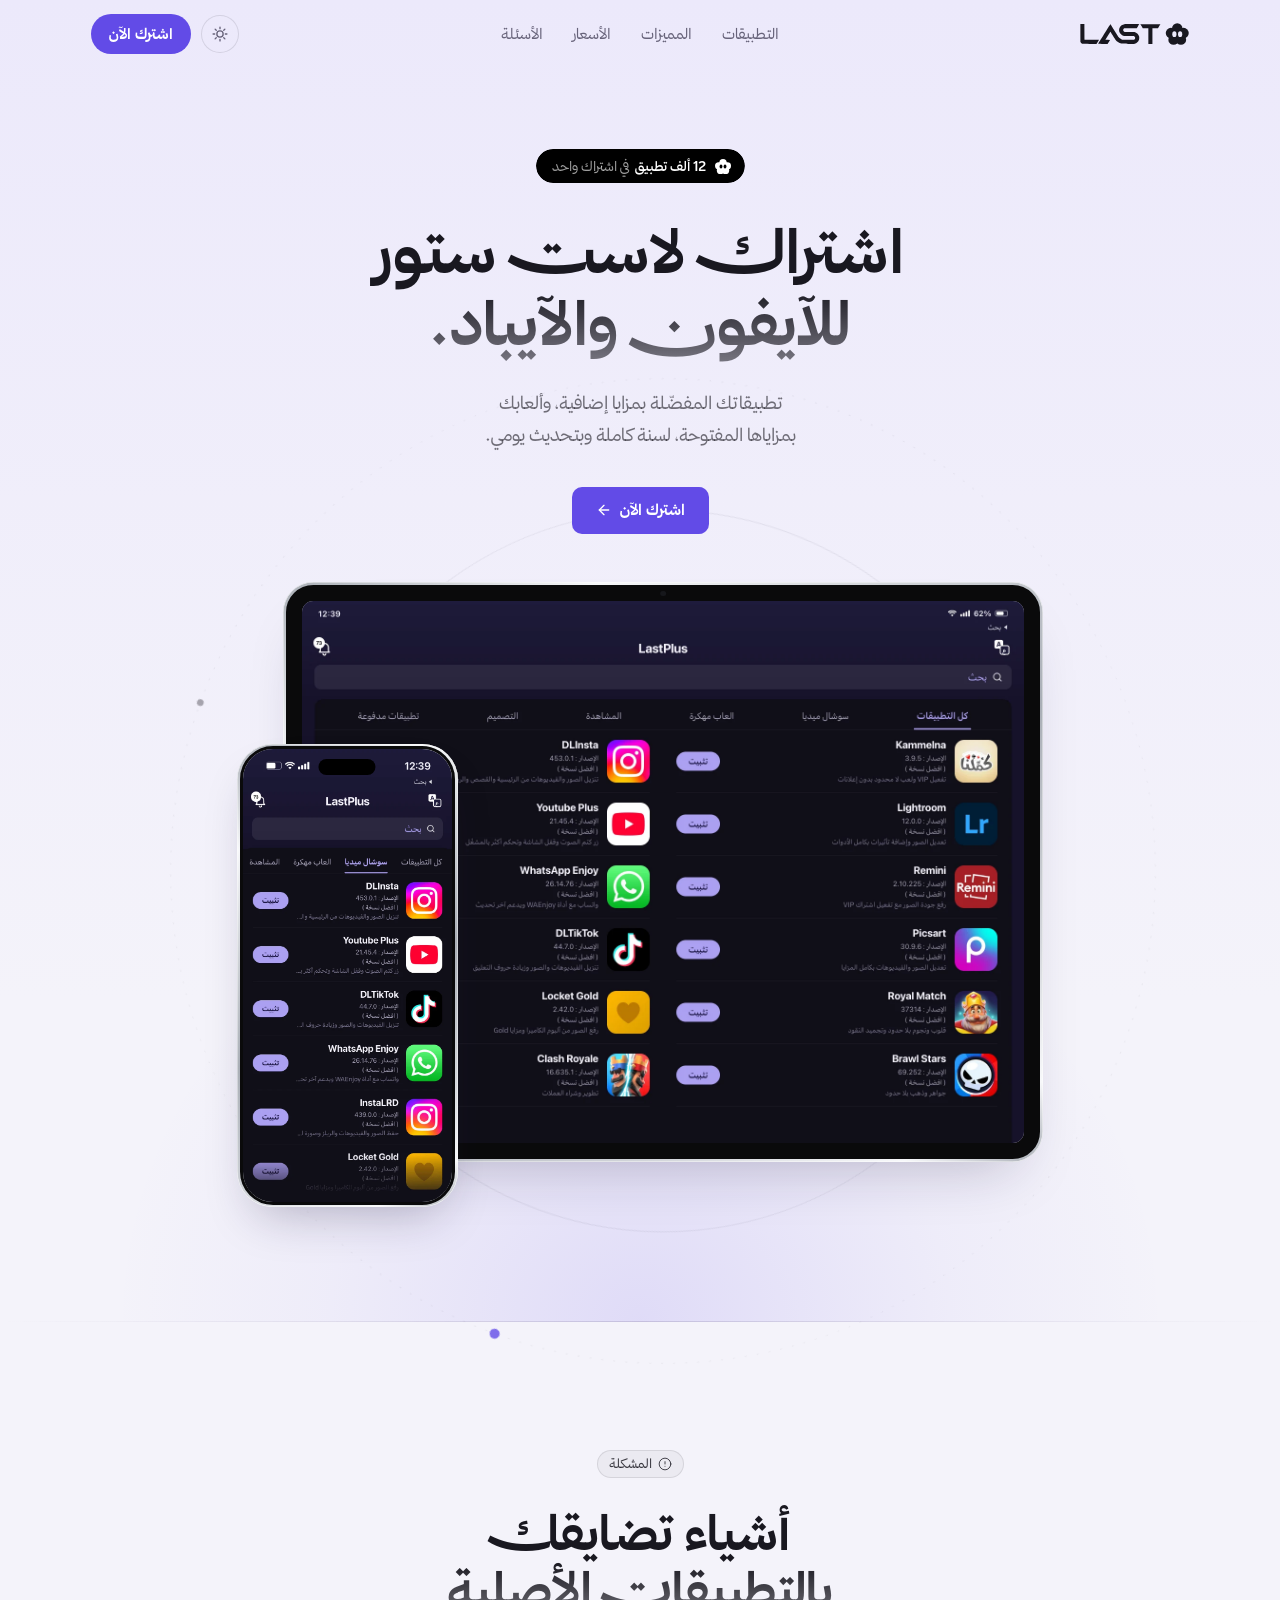
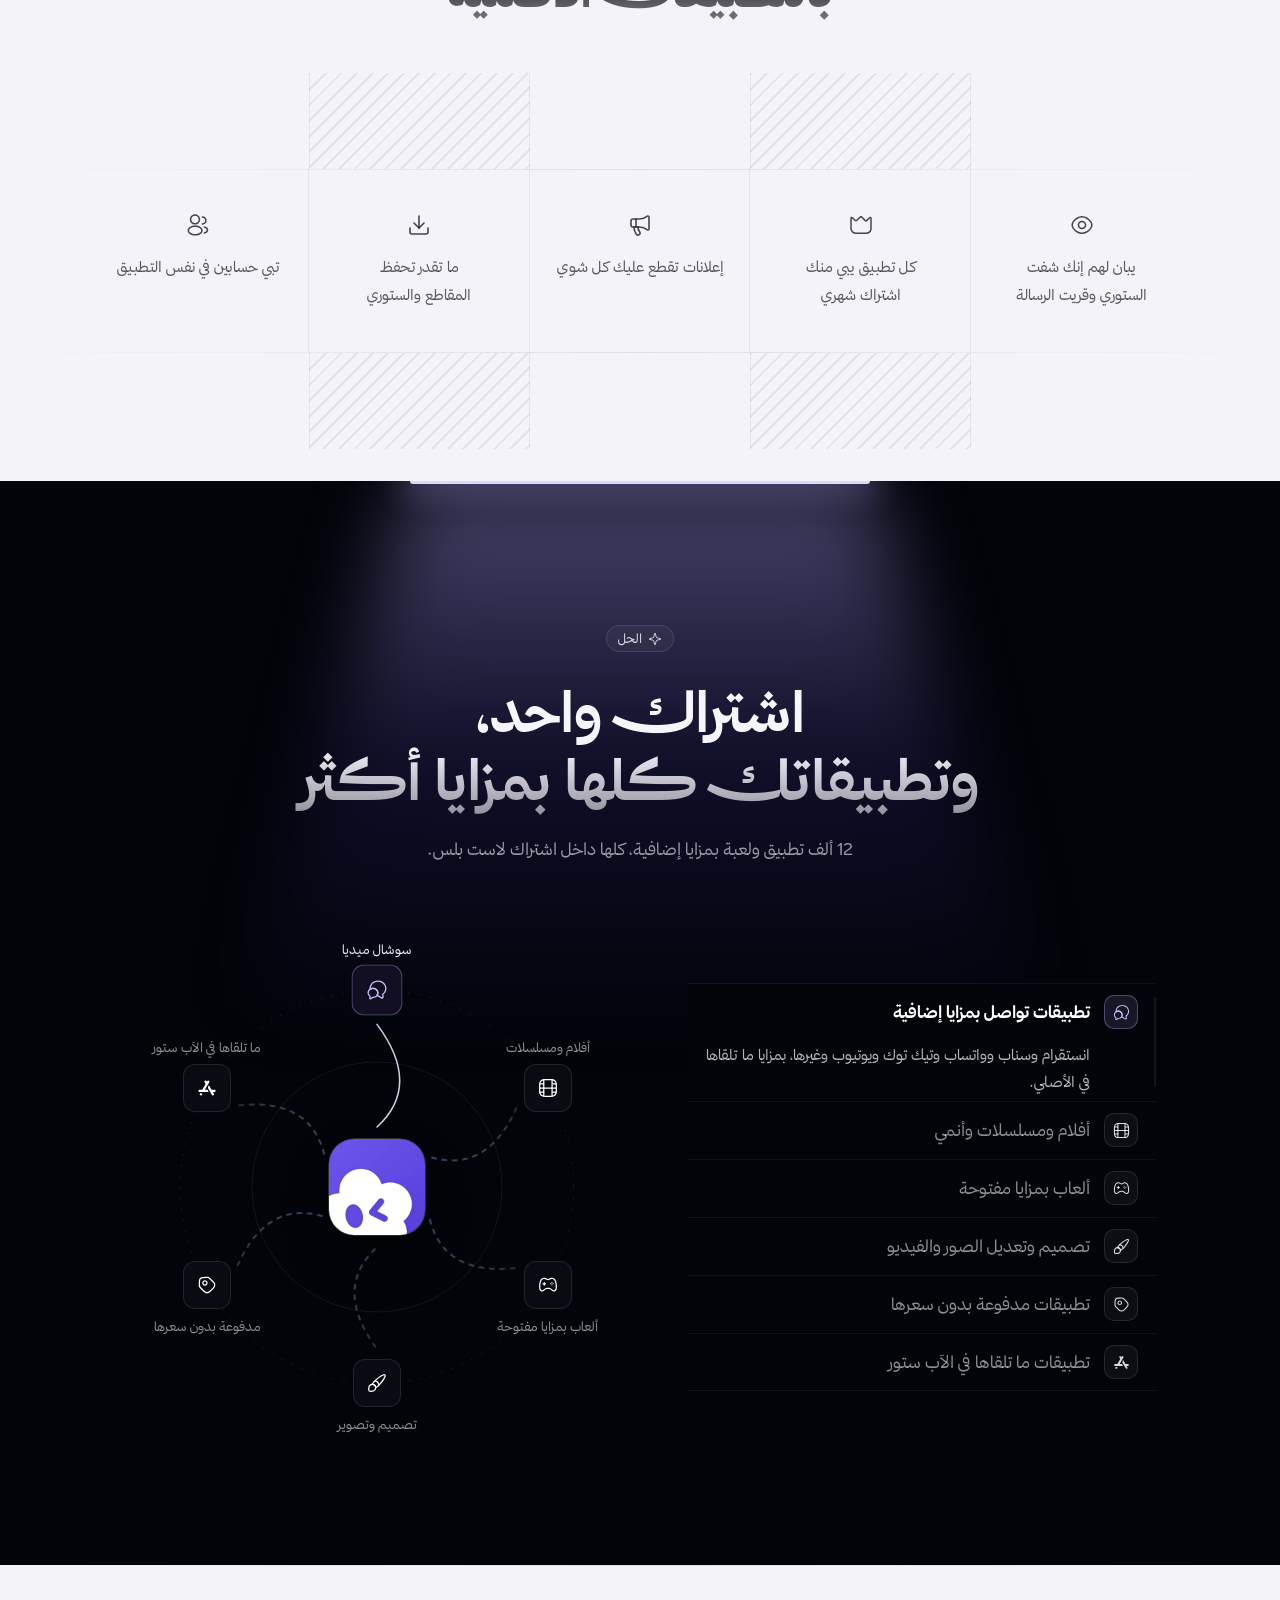
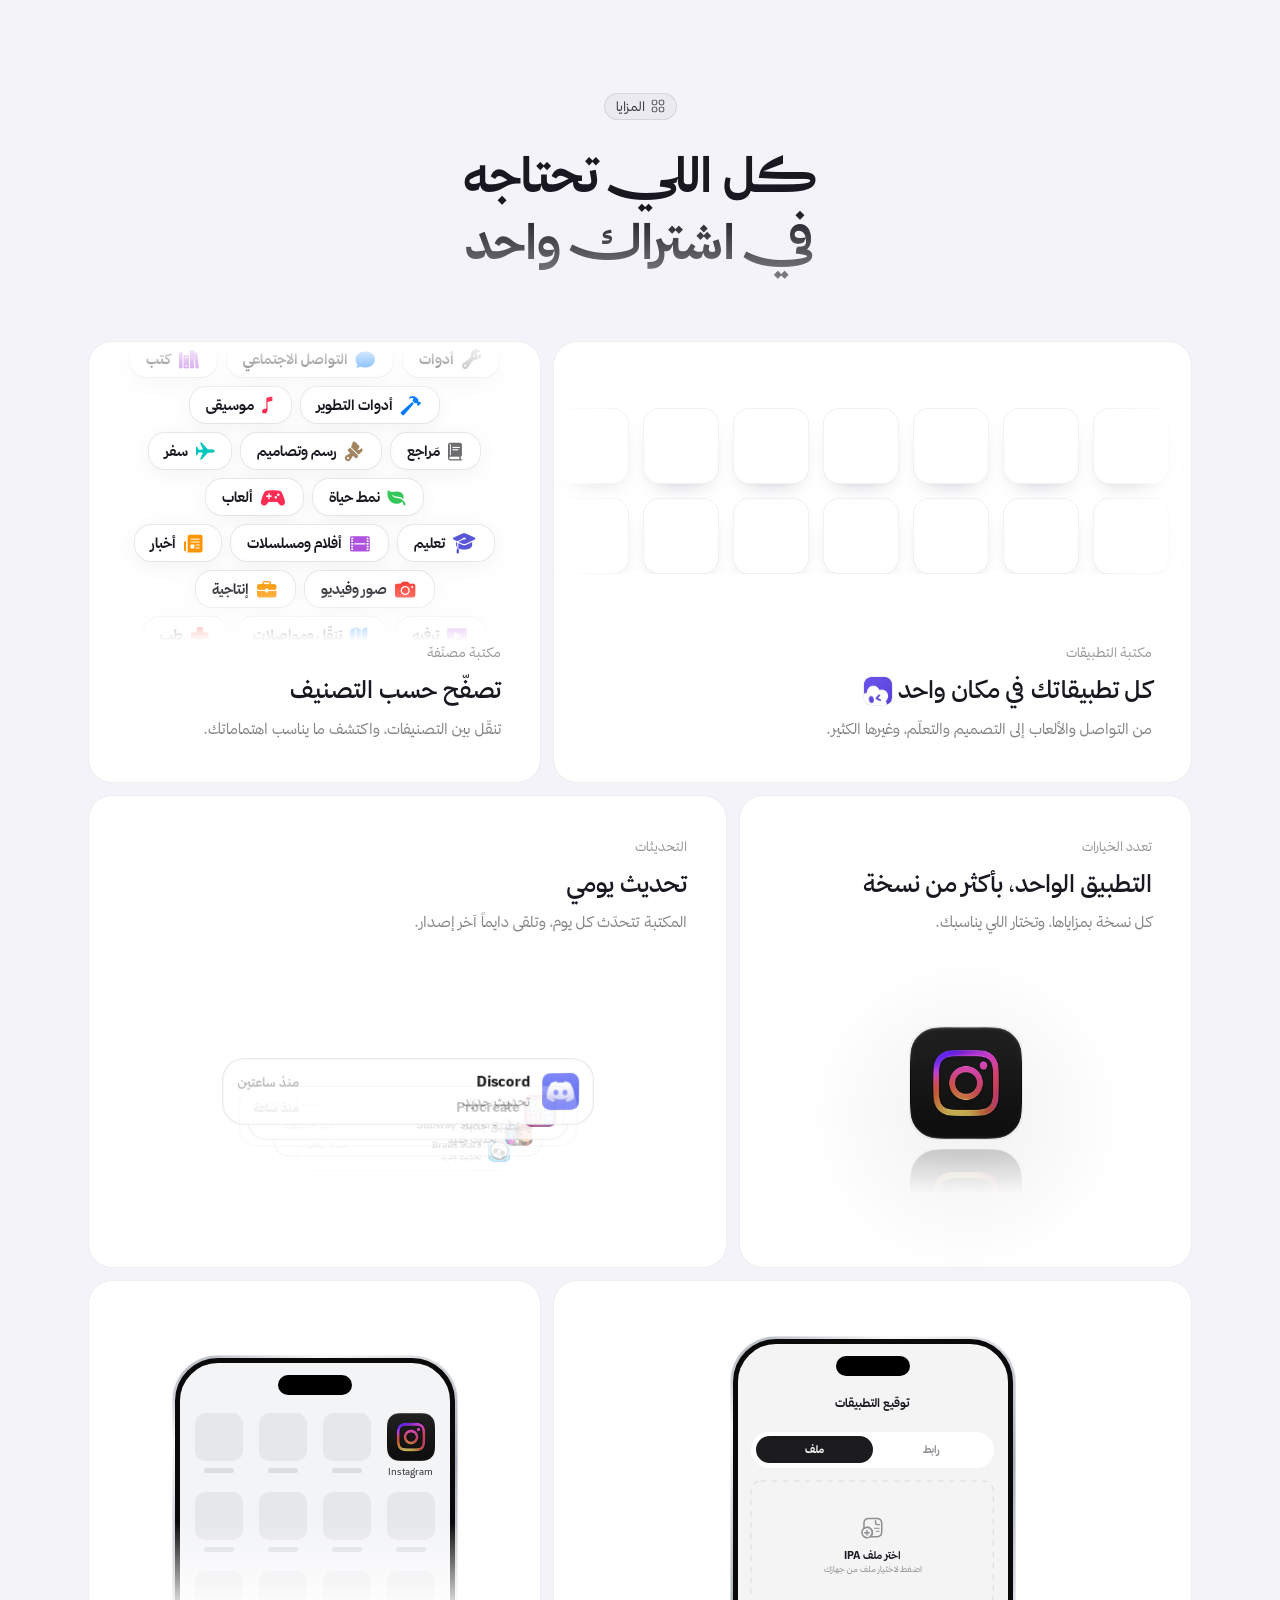
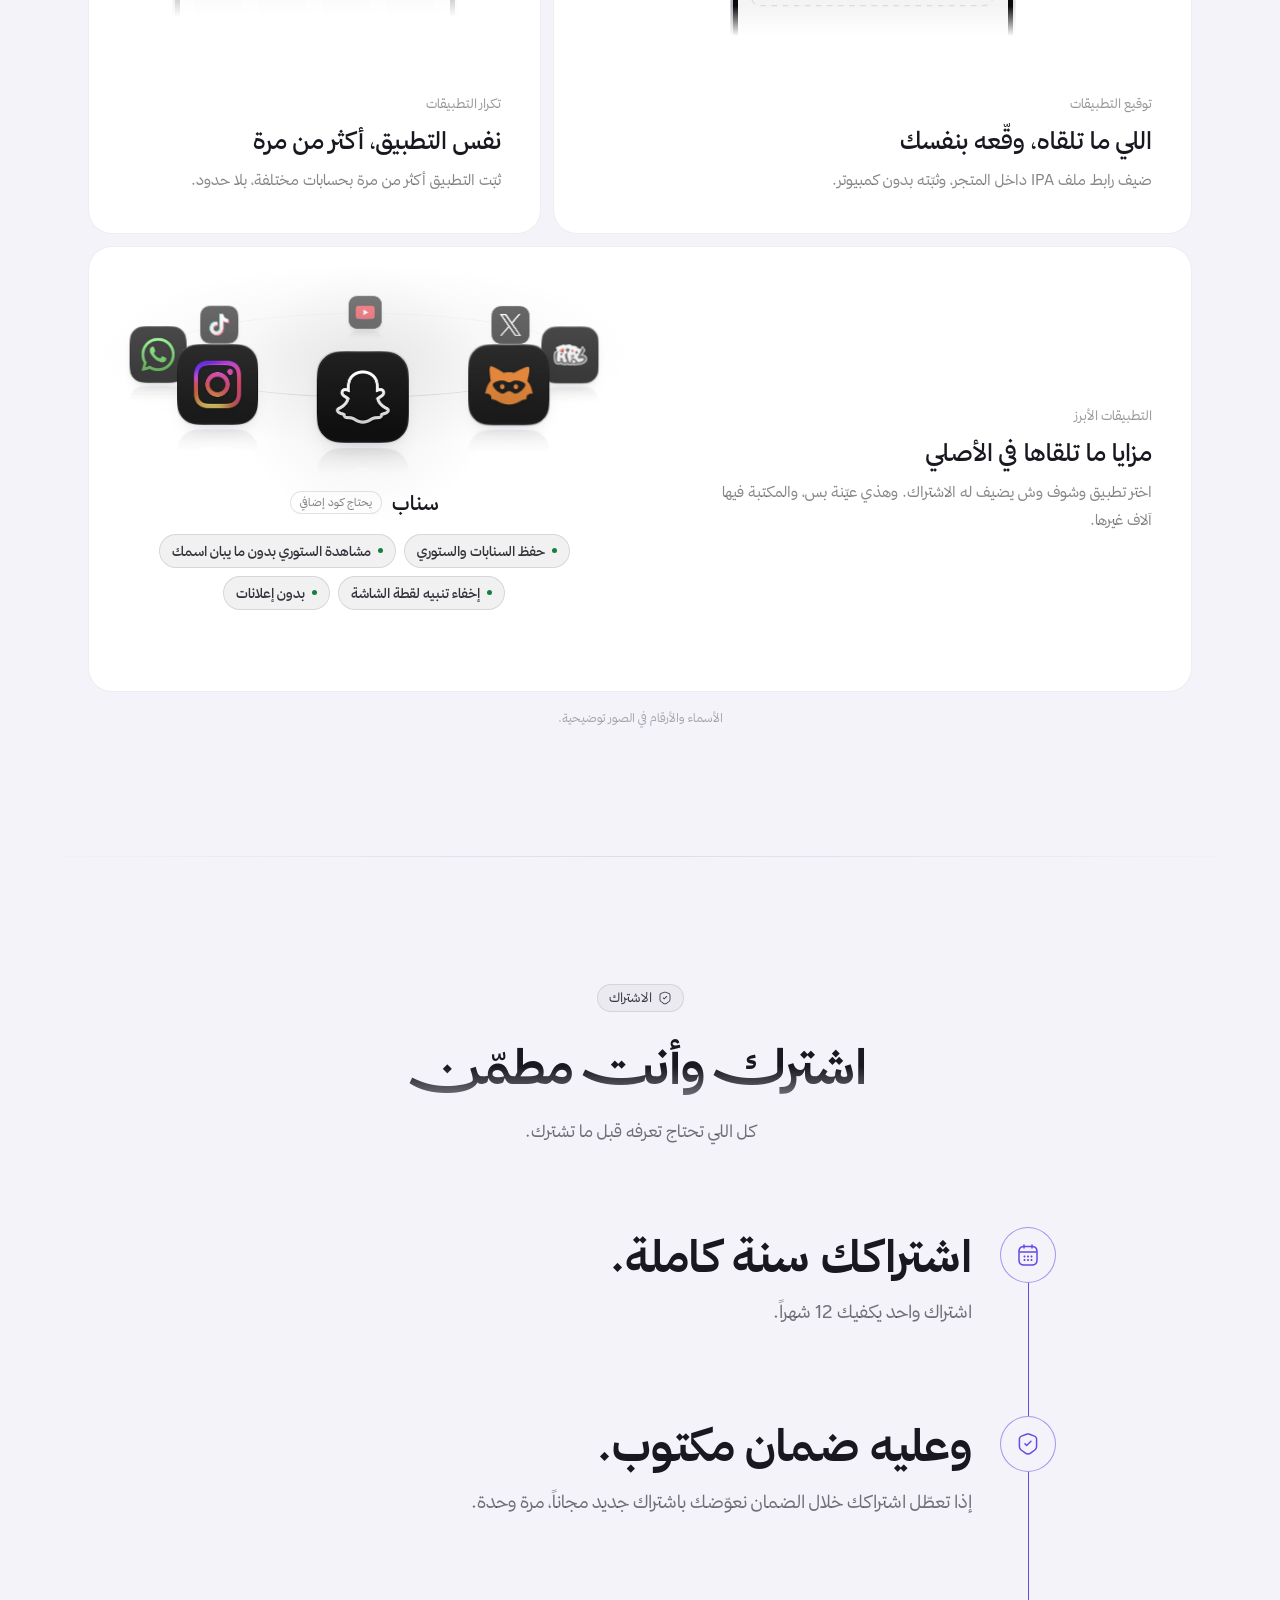
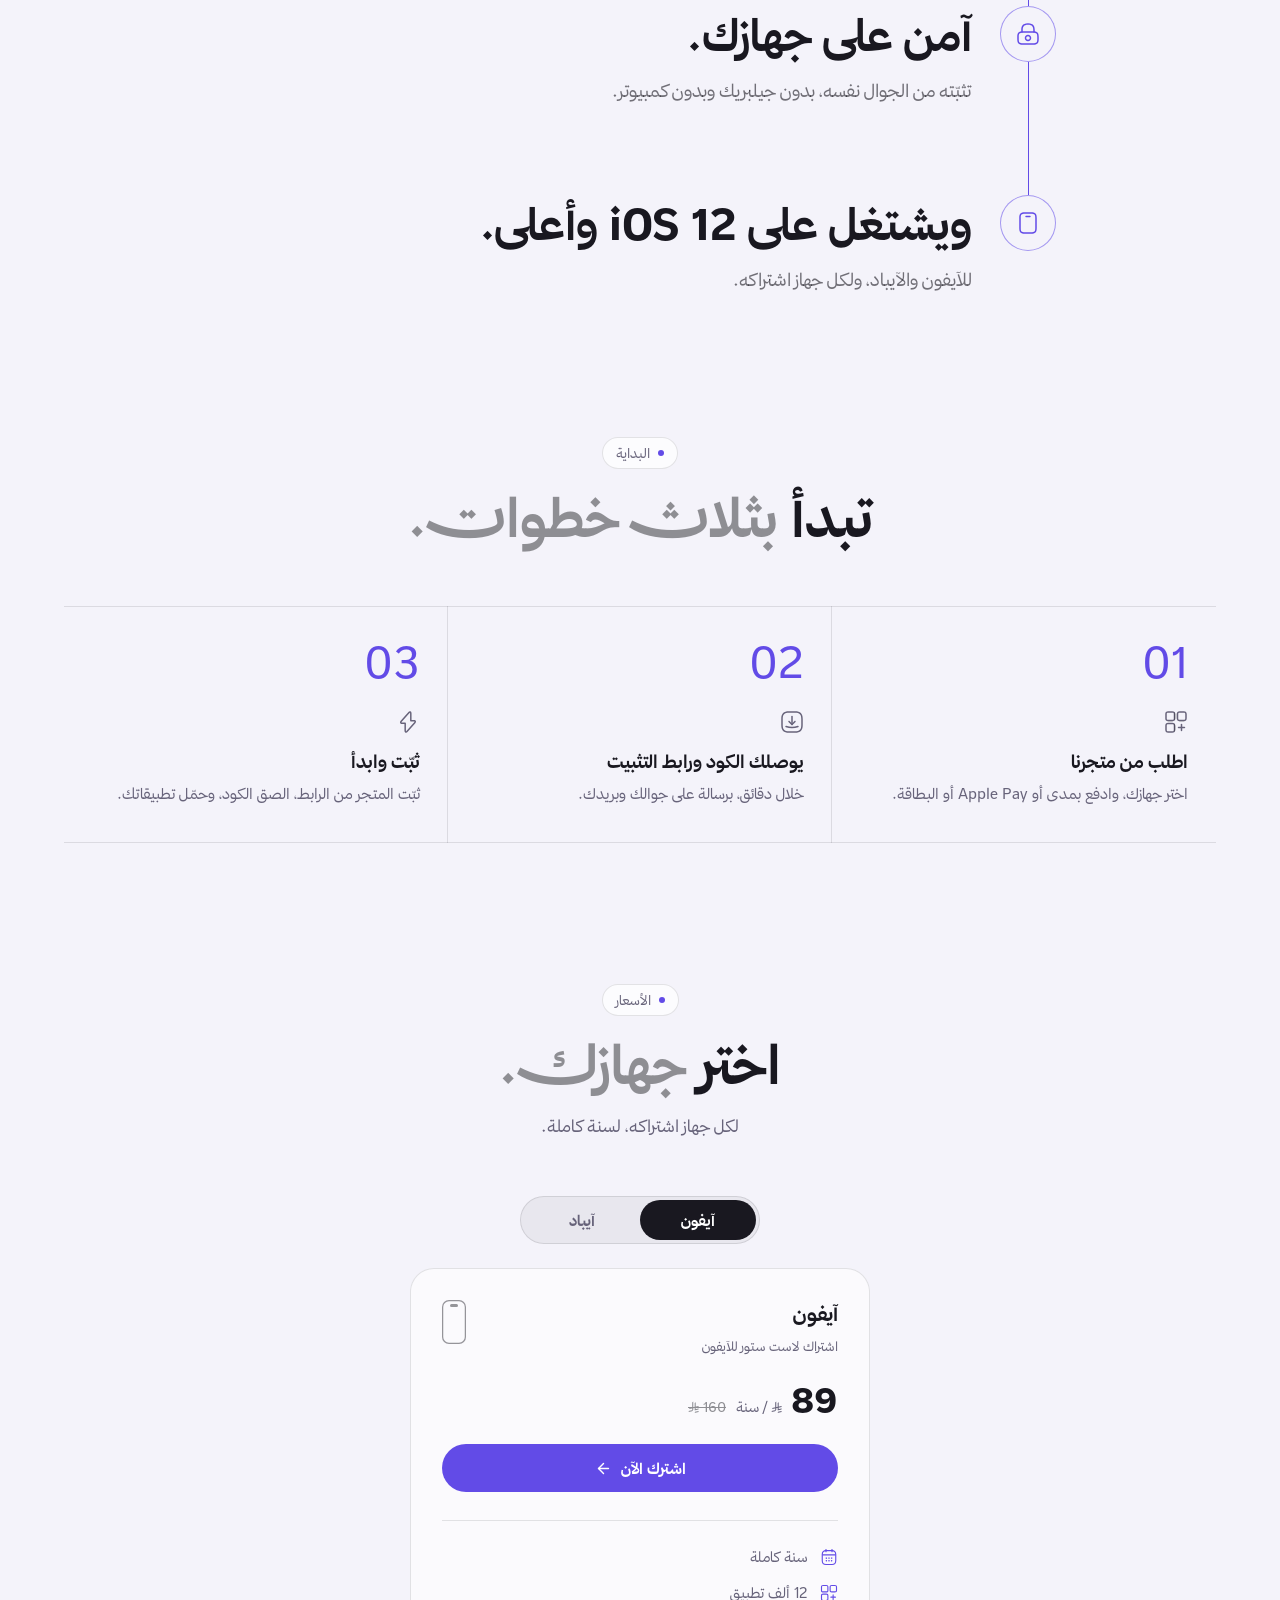
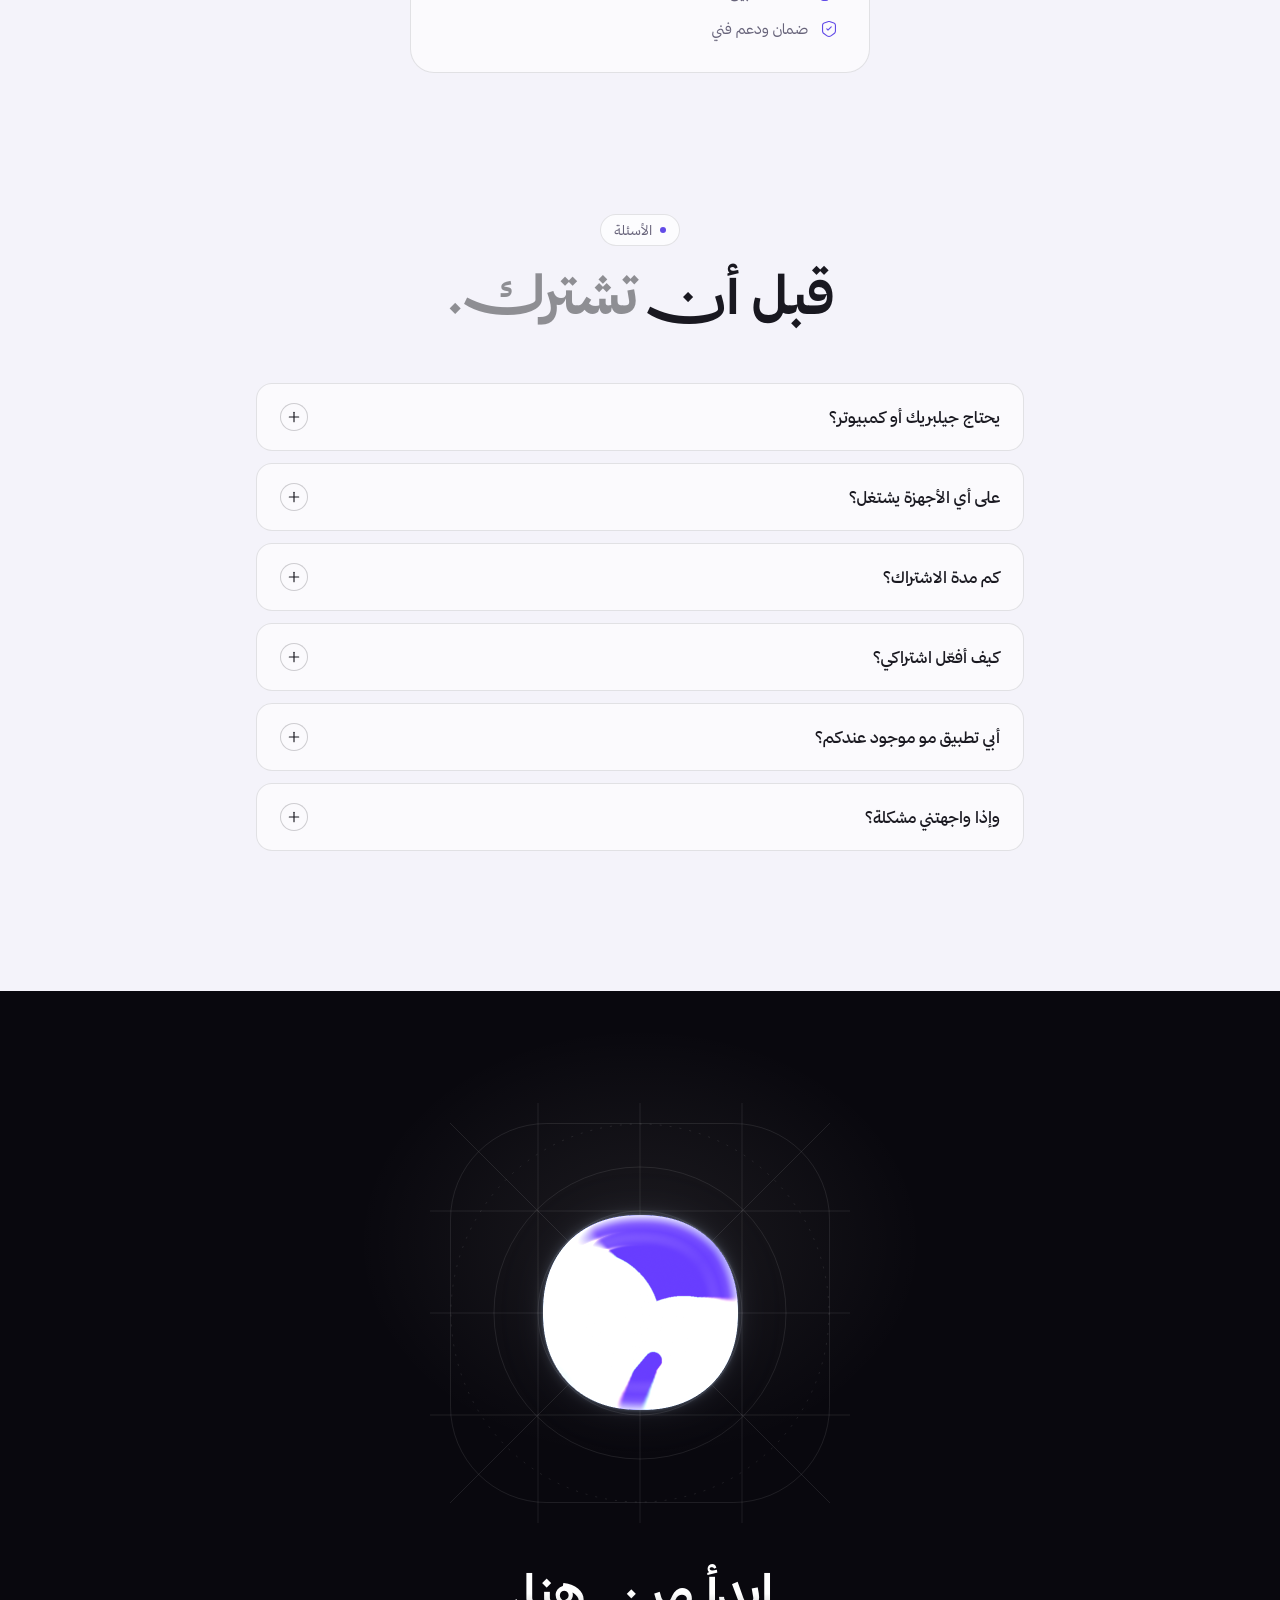
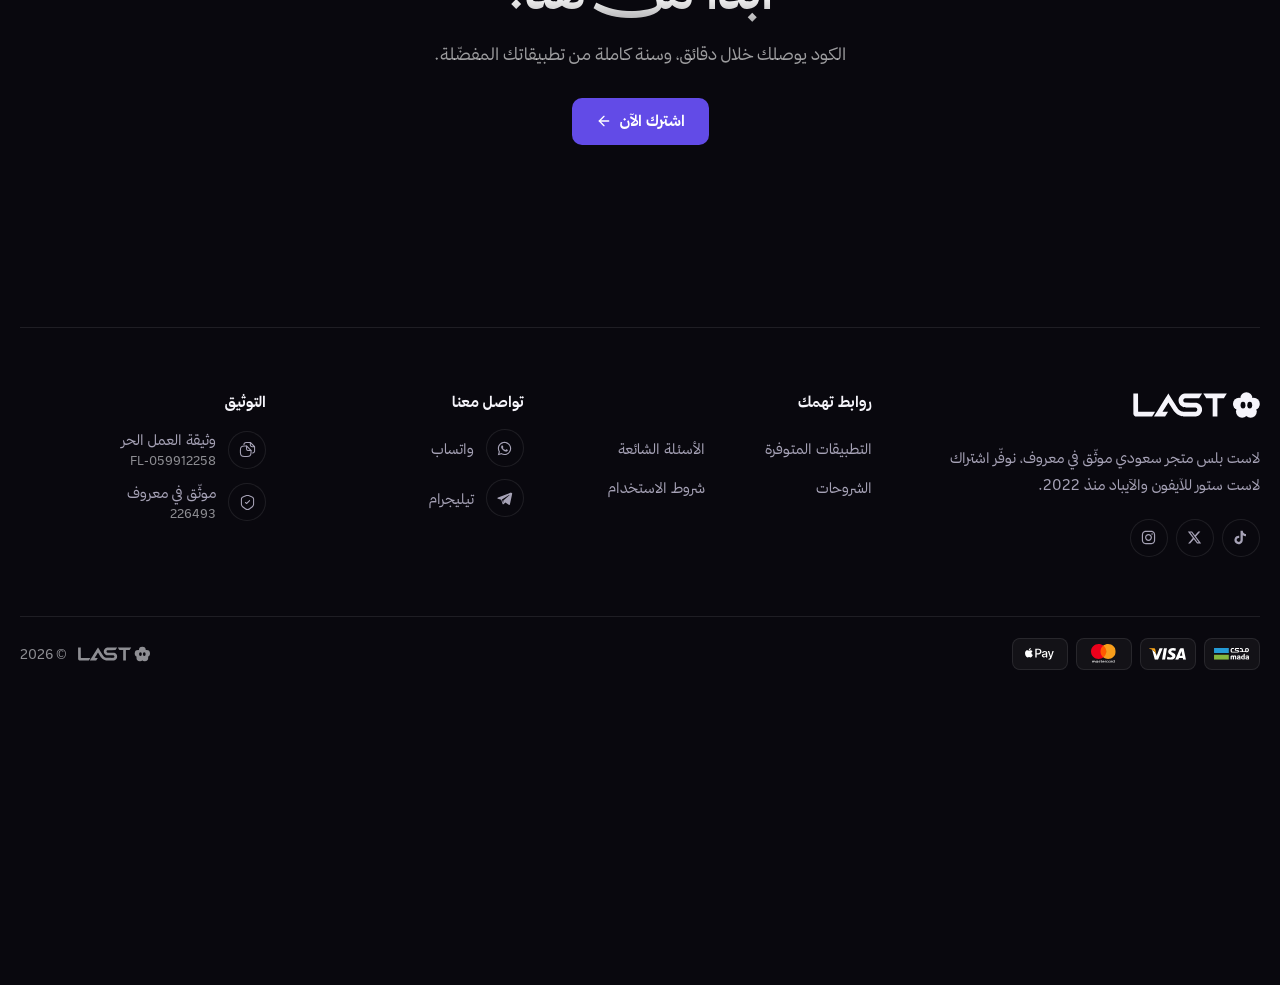
==== index.html @ 458b55c8 "Publish landing page" ====
<!doctype html>
<html lang="ar" dir="rtl" data-theme="dark">
<head>
<meta charset="utf-8">
<meta name="viewport" content="width=device-width,initial-scale=1,viewport-fit=cover">
<meta name="color-scheme" content="dark light">
<title>اشتراك لاست ستور للآيفون والآيباد | لاست بلس</title>
<meta name="description" content="اشتراك لاست ستور للآيفون والآيباد لمدة سنة. 12 ألف تطبيق ولعبة بمزايا مفتوحة، وتحديث يومي، من متجر سعودي موثّق في معروف.">
<link rel="icon" href="home-prime/lastplus-icon.png">
<link rel="apple-touch-icon" href="home-prime/lastplus-icon-180.png">
<script src="home-prime/guard.js"></script>
<script>

(() => { let t; try { t = localStorage.getItem("lp-theme"); } catch (e) {} if (t !== "light" && t !== "dark") t = matchMedia("(prefers-color-scheme: light)").matches ? "light" : "dark"; document.documentElement.dataset.theme = t; document.documentElement.classList.add("hb-js"); })();
</script>
<link rel="preload" href="home-lux/fonts/thmanyahsans-Bold.woff2" as="font" type="font/woff2" crossorigin>
<link rel="preload" href="home-lux/fonts/thmanyahsans-Regular.woff2" as="font" type="font/woff2" crossorigin>
<link rel="preload" href="home-lux/fonts/thmanyahsans-Medium.woff2" as="font" type="font/woff2" crossorigin>
<link rel="stylesheet" href="home-lux/home.css">
<link rel="stylesheet" href="home-lux-end/end.css">
<link rel="stylesheet" href="home-prime/prime.css">
<link rel="stylesheet" href="home-prime/bg.css">
<link rel="stylesheet" href="home-prime/hero.css">
<link rel="stylesheet" href="home-prime/badge.css">
<link rel="stylesheet" href="home-prime/features.css">
<link rel="stylesheet" href="home-prime/solution3.css">
<link rel="stylesheet" href="home-prime/solution4.css">
<link rel="stylesheet" href="home-prime/solution5.css">
<link rel="stylesheet" href="home-prime/dup.css">
<link rel="stylesheet" href="home-prime/wall.css">
<link rel="stylesheet" href="home-prime/sign3.css">
<link rel="stylesheet" href="home-prime/cats.css">
<link rel="stylesheet" href="home-prime/updates.css">
<link rel="stylesheet" href="home-prime/updates-x.css">
<link rel="stylesheet" href="home-prime/ring.css">
<link rel="stylesheet" href="home-prime/versions.css">
<link rel="stylesheet" href="home-prime/combo.css">
<link rel="stylesheet" href="home-prime/assure.css">
<link rel="stylesheet" href="home-prime/plans.css">
<link rel="stylesheet" href="home-prime/faq.css">
<link rel="stylesheet" href="home-prime/brand.css">
<script>

(() => {
  const root = document.documentElement, ready = () => requestAnimationFrame(() => root.classList.add("hb-ready"));
  if (!document.fonts || !document.fonts.load) return ready();
  const faces = ["400", "500", "700"].map((w) => document.fonts.load(`${w} 1em "Thmanyah Sans"`).catch(() => {}));
  Promise.race([Promise.all(faces), new Promise((r) => setTimeout(r, 3000))]).then(ready);
})();
</script>
</head>
<body>

<header class="top" id="top">
  <div class="top-in">
    <a class="brand" href="#hero" aria-label="لاست بلس"><i class="m lockup"></i></a>
    <nav class="nav" aria-label="أقسام الصفحة">
      <a href="#apps">التطبيقات</a>
      <a href="#features">المميزات</a>
      <a href="#plans">الأسعار</a>
      <a href="#faq">الأسئلة</a>
    </nav>
    <div class="pr-acts">
      <button class="pr-mode" id="mode" type="button" aria-label="الوضع الفاتح أو الداكن">
        <svg class="sun" viewBox="0 0 24 24" aria-hidden="true"><circle cx="12" cy="12" r="4.2"/><path d="M12 2.8v2.1M12 19.1v2.1M2.8 12h2.1M19.1 12h2.1M5.5 5.5l1.5 1.5M17 17l1.5 1.5M5.5 18.5 7 17M17 7l1.5-1.5"/></svg>
        <svg class="moon" viewBox="0 0 24 24" aria-hidden="true"><path d="M20.2 14.6A8.4 8.4 0 0 1 9.4 3.8a8.4 8.4 0 1 0 10.8 10.8z"/></svg>
      </button>
      <a class="btn btn-sm" href="#plans">اشترك الآن</a>
    </div>
  </div>
</header>
<script>

(() => { const top = document.getElementById("top"); let on = null; const set = () => { const s = scrollY > 8; if (s !== on) { on = s; top.classList.toggle("solid", s); } }; set(); addEventListener("scroll", set, { passive: true }); })();
</script>

<main class="pr">

  <section class="pr-hero" id="hero">
    <div class="pr-hero-in">

      <span class="hb-island" role="note"><i class="hb-mark" role="img" aria-label="لاست بلس"></i><span class="hb-t"><b>12 ألف تطبيق</b> <span>في اشتراك واحد</span></span></span>
      <h1 class="pr-title pr-in" style="--k:1"><span>اشتراك لاست ستور</span><span>للآيفون والآيباد.</span></h1>
      <p class="pr-lead pr-in" style="--k:2">تطبيقاتك المفضّلة بمزايا إضافية، وألعابك بمزاياها المفتوحة، لسنة كاملة وبتحديث يومي.</p>
      <div class="pr-ctas pr-in" style="--k:3">
        <a class="pr-go" href="#plans">اشترك الآن<svg viewBox="0 0 24 24" aria-hidden="true"><path d="m12 19-7-7 7-7"/><path d="M19 12H5"/></svg></a>
      </div>
    </div>
    <div class="pr-shots">
      <svg class="pr-rings" aria-hidden="true" viewBox="0 0 640 640" fill="none"><circle cx="320" cy="320" r="214"/><g><circle class="dash" cx="320" cy="320" r="292" stroke-dasharray="2 10"/><circle class="dot" cx="320" cy="28" r="3"/><circle class="dot2" cx="612" cy="320" r="2"/></g></svg>
      <div class="pr-ipad"><div class="pr-ipad-screen"><img src="home-prime/shots/ipad.webp" alt="متجر لاست بلس على الآيباد" width="1520" height="1140" decoding="async" fetchpriority="high"></div></div>
      <div class="pr-iphone"><span class="pr-island" aria-hidden="true"></span><div class="pr-iphone-screen"><img src="home-prime/shots/iphone.webp" alt="صفحة التطبيقات في متجر لاست بلس على الآيفون" width="690" height="1495" decoding="async"></div></div>
    </div>
  </section>

  <div class="pf">

  <section class="pf-why" id="why" aria-labelledby="pf-why-t">

    <header class="pf-head rv">
      <span class="pf-chip"><svg class="i" viewBox="0 0 24 24" aria-hidden="true"><circle cx="12" cy="12" r="10"/><path d="M12 8v4"/><path d="M12 16h.01"/></svg>المشكلة</span>
      <h2 class="pf-title" id="pf-why-t"><span>أشياء تضايقك</span><span>بالتطبيقات الأصلية</span></h2>
    </header>
    <div class="pf-row rv">
      <div class="pf-hatch up" aria-hidden="true"><i></i><i></i></div>
      <div class="pf-hatch down" aria-hidden="true"><i></i><i></i></div>

      <ul>
        <li><svg class="vx" viewBox="0 0 24 24" aria-hidden="true"><path d="M11.9999 16.3299C9.60992 16.3299 7.66992 14.3899 7.66992 11.9999C7.66992 9.60992 9.60992 7.66992 11.9999 7.66992C14.3899 7.66992 16.3299 9.60992 16.3299 11.9999C16.3299 14.3899 14.3899 16.3299 11.9999 16.3299ZM11.9999 9.16992C10.4399 9.16992 9.16992 10.4399 9.16992 11.9999C9.16992 13.5599 10.4399 14.8299 11.9999 14.8299C13.5599 14.8299 14.8299 13.5599 14.8299 11.9999C14.8299 10.4399 13.5599 9.16992 11.9999 9.16992Z" fill="currentColor"/><path d="M12.0001 21.02C8.24008 21.02 4.69008 18.82 2.25008 15C1.19008 13.35 1.19008 10.66 2.25008 8.99998C4.70008 5.17998 8.25008 2.97998 12.0001 2.97998C15.7501 2.97998 19.3001 5.17998 21.7401 8.99998C22.8001 10.65 22.8001 13.34 21.7401 15C19.3001 18.82 15.7501 21.02 12.0001 21.02ZM12.0001 4.47998C8.77008 4.47998 5.68008 6.41998 3.52008 9.80998C2.77008 10.98 2.77008 13.02 3.52008 14.19C5.68008 17.58 8.77008 19.52 12.0001 19.52C15.2301 19.52 18.3201 17.58 20.4801 14.19C21.2301 13.02 21.2301 10.98 20.4801 9.80998C18.3201 6.41998 15.2301 4.47998 12.0001 4.47998Z" fill="currentColor"/></svg><p>يبان لهم إنك شفت الستوري وقريت الرسالة</p></li>
        <li><svg class="vx" viewBox="0 0 24 24" aria-hidden="true"><path d="M17 21.0401H7C3.83 21.0401 1.25 18.4601 1.25 15.2901V5.7101C1.25 4.4101 1.85 3.9601 2.21 3.8101C2.57 3.6601 3.31 3.5501 4.23 4.4701L6.82 7.0601C6.92 7.1601 7.08 7.1601 7.17 7.0601L10.76 3.4701C11.42 2.8101 12.58 2.8101 13.23 3.4701L16.82 7.0601C16.92 7.1601 17.08 7.1601 17.17 7.0601L19.76 4.4701C20.68 3.5501 21.42 3.6701 21.78 3.8101C22.14 3.9601 22.74 4.4001 22.74 5.7101V15.3001C22.75 18.7301 20.44 21.0401 17 21.0401ZM2.81 5.2401C2.78 5.3201 2.75 5.4701 2.75 5.7101V15.3001C2.75 17.6401 4.66 19.5501 7 19.5501H17C19.58 19.5501 21.25 17.8801 21.25 15.3001V5.7101C21.25 5.4701 21.22 5.3301 21.19 5.2501C21.11 5.2901 20.99 5.3701 20.82 5.5401L18.23 8.1301C17.57 8.7901 16.41 8.7901 15.76 8.1301L12.17 4.5401C12.07 4.4401 11.91 4.4401 11.82 4.5401L8.24 8.1201C7.58 8.7801 6.42 8.7801 5.77 8.1201L3.18 5.5301C3.01 5.3601 2.88 5.2801 2.81 5.2401Z" fill="currentColor"/></svg><p>كل تطبيق يبي منك اشتراك شهري</p></li>
        <li><svg class="i" viewBox="0 0 24 24" aria-hidden="true"><path d="M11 6a13 13 0 0 0 8.4-2.8A1 1 0 0 1 21 4v12a1 1 0 0 1-1.6.8A13 13 0 0 0 11 14H5a2 2 0 0 1-2-2V8a2 2 0 0 1 2-2z"/><path d="M6 14a12 12 0 0 0 2.4 7.2 2 2 0 0 0 3.2-2.4A8 8 0 0 1 10 14"/><path d="M8 6v8"/></svg><p>إعلانات تقطع عليك كل شوي</p></li>
        <li><svg class="i" viewBox="0 0 24 24" aria-hidden="true"><path d="M21 15v4a2 2 0 0 1-2 2H5a2 2 0 0 1-2-2v-4"/><path d="m7 10 5 5 5-5"/><path d="M12 15V3"/></svg><p>ما تقدر تحفظ المقاطع والستوري</p></li>
        <li><svg class="vx" viewBox="0 0 24 24" aria-hidden="true"><path d="M9.16055 11.62C9.13055 11.62 9.11055 11.62 9.08055 11.62C9.03055 11.61 8.96055 11.61 8.90055 11.62C6.00055 11.53 3.81055 9.25 3.81055 6.44C3.81055 3.58 6.14055 1.25 9.00055 1.25C11.8605 1.25 14.1905 3.58 14.1905 6.44C14.1805 9.25 11.9805 11.53 9.19055 11.62C9.18055 11.62 9.17055 11.62 9.16055 11.62ZM9.00055 2.75C6.97055 2.75 5.31055 4.41 5.31055 6.44C5.31055 8.44 6.87055 10.05 8.86055 10.12C8.92055 10.11 9.05055 10.11 9.18055 10.12C11.1405 10.03 12.6805 8.42 12.6905 6.44C12.6905 4.41 11.0305 2.75 9.00055 2.75Z" fill="currentColor"/><path d="M16.5404 11.75C16.5104 11.75 16.4804 11.75 16.4504 11.74C16.0404 11.78 15.6204 11.49 15.5804 11.08C15.5404 10.67 15.7904 10.3 16.2004 10.25C16.3204 10.24 16.4504 10.24 16.5604 10.24C18.0204 10.16 19.1604 8.96 19.1604 7.49C19.1604 5.97 17.9304 4.74 16.4104 4.74C16.0004 4.75 15.6604 4.41 15.6604 4C15.6604 3.59 16.0004 3.25 16.4104 3.25C18.7504 3.25 20.6604 5.16 20.6604 7.5C20.6604 9.8 18.8604 11.66 16.5704 11.75C16.5604 11.75 16.5504 11.75 16.5404 11.75Z" fill="currentColor"/><path d="M9.16961 22.55C7.20961 22.55 5.23961 22.05 3.74961 21.05C2.35961 20.13 1.59961 18.87 1.59961 17.5C1.59961 16.13 2.35961 14.86 3.74961 13.93C6.74961 11.94 11.6096 11.94 14.5896 13.93C15.9696 14.85 16.7396 16.11 16.7396 17.48C16.7396 18.85 15.9796 20.12 14.5896 21.05C13.0896 22.05 11.1296 22.55 9.16961 22.55ZM4.57961 15.19C3.61961 15.83 3.09961 16.65 3.09961 17.51C3.09961 18.36 3.62961 19.18 4.57961 19.81C7.06961 21.48 11.2696 21.48 13.7596 19.81C14.7196 19.17 15.2396 18.35 15.2396 17.49C15.2396 16.64 14.7096 15.82 13.7596 15.19C11.2696 13.53 7.06961 13.53 4.57961 15.19Z" fill="currentColor"/><path d="M18.3402 20.75C17.9902 20.75 17.6802 20.51 17.6102 20.15C17.5302 19.74 17.7902 19.35 18.1902 19.26C18.8202 19.13 19.4002 18.88 19.8502 18.53C20.4202 18.1 20.7302 17.56 20.7302 16.99C20.7302 16.42 20.4202 15.88 19.8602 15.46C19.4202 15.12 18.8702 14.88 18.2202 14.73C17.8202 14.64 17.5602 14.24 17.6502 13.83C17.7402 13.43 18.1402 13.17 18.5502 13.26C19.4102 13.45 20.1602 13.79 20.7702 14.26C21.7002 14.96 22.2302 15.95 22.2302 16.99C22.2302 18.03 21.6902 19.02 20.7602 19.73C20.1402 20.21 19.3602 20.56 18.5002 20.73C18.4402 20.75 18.3902 20.75 18.3402 20.75Z" fill="currentColor"/></svg><p>تبي حسابين في نفس التطبيق</p></li>
      </ul>
    </div>
  </section>

  <section class="pf-sol" id="solution" aria-labelledby="pf-sol-t">

    <svg class="k-sprite" width="0" height="0" aria-hidden="true" style="position:absolute;width:0;height:0;overflow:hidden"><symbol id="k-social" viewBox="0 0 24 24" fill="none"><path d="M17.8701 21.8698C17.5601 21.8698 17.2501 21.7898 16.9701 21.6198L12.9601 19.2397C12.5401 19.2297 12.1201 19.1998 11.7201 19.1398C11.4501 19.0998 11.2201 18.9197 11.1201 18.6597C11.0201 18.3997 11.0701 18.1197 11.2501 17.9097C11.9101 17.1397 12.2501 16.2197 12.2501 15.2397C12.2501 12.8197 10.1201 10.8497 7.50008 10.8497C6.52008 10.8497 5.58007 11.1198 4.79007 11.6398C4.57007 11.7798 4.30007 11.7998 4.06007 11.6898C3.83007 11.5798 3.66008 11.3597 3.63008 11.0997C3.60008 10.8197 3.58008 10.5398 3.58008 10.2498C3.58008 5.28976 7.88008 1.25977 13.1601 1.25977C18.4401 1.25977 22.7401 5.28976 22.7401 10.2498C22.7401 12.9698 21.4801 15.4697 19.2601 17.1797L19.6001 19.8998C19.6801 20.5798 19.3801 21.2198 18.8101 21.5898C18.5301 21.7698 18.2001 21.8698 17.8701 21.8698ZM13.1501 17.7297C13.2901 17.7197 13.4301 17.7598 13.5501 17.8398L17.7401 20.3298C17.8501 20.3998 17.9401 20.3698 18.0001 20.3298C18.0501 20.2998 18.1301 20.2198 18.1101 20.0798L17.7201 16.9197C17.6901 16.6397 17.8101 16.3698 18.0301 16.2098C20.0701 14.7798 21.2401 12.5997 21.2401 10.2297C21.2401 6.09974 17.6201 2.73975 13.1601 2.73975C8.87008 2.73975 5.35007 5.85979 5.09007 9.77979C5.84007 9.48979 6.65008 9.32977 7.49008 9.32977C10.9401 9.32977 13.7401 11.9697 13.7401 15.2197C13.7501 16.0997 13.5401 16.9497 13.1501 17.7297Z" fill="currentColor"/><path d="M4.57977 22.7498C4.31977 22.7498 4.06977 22.6798 3.83977 22.5298C3.38977 22.2398 3.14978 21.7398 3.20978 21.2098L3.40977 19.6698C2.05977 18.5698 1.25977 16.9398 1.25977 15.2298C1.25977 13.2798 2.27978 11.4598 3.98978 10.3698C5.01978 9.69981 6.23977 9.33984 7.50977 9.33984C10.9598 9.33984 13.7598 11.9798 13.7598 15.2298C13.7598 16.5498 13.2798 17.8498 12.3998 18.8798C11.2698 20.2498 9.57977 21.0498 7.71977 21.1098L5.27977 22.5598C5.05977 22.6898 4.81977 22.7498 4.57977 22.7498ZM7.49977 10.8398C6.51977 10.8398 5.57976 11.1098 4.78976 11.6298C3.50976 12.4498 2.74977 13.7898 2.74977 15.2298C2.74977 16.6198 3.42978 17.8898 4.62978 18.7098C4.85978 18.8698 4.97977 19.1398 4.94977 19.4198L4.72977 21.1298L7.11977 19.7098C7.23977 19.6398 7.36977 19.5998 7.49977 19.5998C8.96977 19.5998 10.3598 18.9698 11.2398 17.8998C11.8998 17.1198 12.2498 16.1998 12.2498 15.2198C12.2498 12.8098 10.1198 10.8398 7.49977 10.8398Z" fill="currentColor"/></symbol><symbol id="k-video" viewBox="0 0 24 24" fill="none"><path d="M15 22.75H9C3.57 22.75 1.25 20.43 1.25 15V9C1.25 3.57 3.57 1.25 9 1.25H15C20.43 1.25 22.75 3.57 22.75 9V15C22.75 20.43 20.43 22.75 15 22.75ZM9 2.75C4.39 2.75 2.75 4.39 2.75 9V15C2.75 19.61 4.39 21.25 9 21.25H15C19.61 21.25 21.25 19.61 21.25 15V9C21.25 4.39 19.61 2.75 15 2.75H9Z" fill="currentColor"/><path d="M6.89062 22.23C6.48063 22.23 6.14062 21.89 6.14062 21.48V2.52002C6.14062 2.11002 6.48063 1.77002 6.89062 1.77002C7.30062 1.77002 7.64062 2.10002 7.64062 2.52002V21.48C7.64062 21.9 7.30062 22.23 6.89062 22.23Z" fill="currentColor"/><path d="M16.8906 22.23C16.4806 22.23 16.1406 21.89 16.1406 21.48V2.52002C16.1406 2.11002 16.4806 1.77002 16.8906 1.77002C17.3006 1.77002 17.6406 2.11002 17.6406 2.52002V21.48C17.6406 21.9 17.3006 22.23 16.8906 22.23Z" fill="currentColor"/><path d="M6.88906 7.72021H2.53906C2.12906 7.72021 1.78906 7.38021 1.78906 6.97021C1.78906 6.56021 2.12906 6.22021 2.53906 6.22021H6.88906C7.29906 6.22021 7.63906 6.56021 7.63906 6.97021C7.63906 7.38021 7.29906 7.72021 6.88906 7.72021Z" fill="currentColor"/><path d="M6.8893 12.75H2.0293C1.6193 12.75 1.2793 12.41 1.2793 12C1.2793 11.59 1.6193 11.25 2.0293 11.25H6.8893C7.2993 11.25 7.6393 11.59 7.6393 12C7.6393 12.41 7.2993 12.75 6.8893 12.75Z" fill="currentColor"/><path d="M6.89047 17.7202H2.48047C2.07047 17.7202 1.73047 17.3802 1.73047 16.9702C1.73047 16.5602 2.07047 16.2202 2.48047 16.2202H6.89047C7.30047 16.2202 7.64047 16.5602 7.64047 16.9702C7.64047 17.3802 7.30047 17.7202 6.89047 17.7202Z" fill="currentColor"/><path d="M21.8891 7.72021H17.5391C17.1291 7.72021 16.7891 7.38021 16.7891 6.97021C16.7891 6.56021 17.1291 6.22021 17.5391 6.22021H21.8891C22.2991 6.22021 22.6391 6.56021 22.6391 6.97021C22.6391 7.38021 22.2991 7.72021 21.8891 7.72021Z" fill="currentColor"/><path d="M21.8893 12.75H17.0293C16.6193 12.75 16.2793 12.41 16.2793 12C16.2793 11.59 16.6193 11.25 17.0293 11.25H21.8893C22.2993 11.25 22.6393 11.59 22.6393 12C22.6393 12.41 22.2993 12.75 21.8893 12.75Z" fill="currentColor"/><path d="M16.9707 12.75H5.9707C5.5607 12.75 5.2207 12.41 5.2207 12C5.2207 11.59 5.5607 11.25 5.9707 11.25H16.9707C17.3807 11.25 17.7207 11.59 17.7207 12C17.7207 12.41 17.3907 12.75 16.9707 12.75Z" fill="currentColor"/><path d="M21.8905 17.7202H17.4805C17.0705 17.7202 16.7305 17.3802 16.7305 16.9702C16.7305 16.5602 17.0705 16.2202 17.4805 16.2202H21.8905C22.3005 16.2202 22.6405 16.5602 22.6405 16.9702C22.6405 17.3802 22.3005 17.7202 21.8905 17.7202Z" fill="currentColor"/></symbol><symbol id="k-games" viewBox="0 0 24 24" fill="none"><path d="M10.6669 5.13443L10.165 4.77922C9.44862 4.27225 8.59264 4 7.71504 4H7.10257C6.69838 4 6.29009 4.02549 5.90915 4.16059C3.52645 5.00566 1.88749 8.09504 2.00604 15.1026C2.02992 16.5145 2.3603 18.075 3.63423 18.6842C4.03121 18.8741 4.49667 19 5.02671 19C5.66273 19 6.1678 18.8187 6.55763 18.5632C7.47153 17.9642 8.14122 16.9639 9.11125 16.4609C9.69519 16.1581 10.3434 16 11.0011 16H12.9989C13.6566 16 14.3048 16.1581 14.8888 16.4609C15.8588 16.9639 16.5285 17.9642 17.4424 18.5632C17.8322 18.8187 18.3373 19 18.9733 19C19.5033 19 19.9688 18.8741 20.3658 18.6842C21.6397 18.075 21.9701 16.5145 21.994 15.1026C22.1125 8.09503 20.4735 5.00566 18.0908 4.16059C17.7099 4.02549 17.3016 4 16.8974 4H16.2849C15.4074 4 14.5514 4.27225 13.8351 4.77922L13.3332 5.13441C12.9434 5.41029 12.4776 5.55844 12 5.55844C11.5225 5.55844 11.0567 5.41029 10.6669 5.13443Z" stroke="currentColor" stroke-width="1.5" stroke-linecap="round"/><path d="M7.5 9V10.5M7.5 10.5V12M7.5 10.5L6 10.5M7.5 10.5L9 10.5" stroke="currentColor" stroke-width="1.5" stroke-linecap="round"/><path d="M19 10.25C19 10.6642 18.6642 11 18.25 11C17.8358 11 17.5 10.6642 17.5 10.25C17.5 9.83579 17.8358 9.5 18.25 9.5C18.6642 9.5 19 9.83579 19 10.25Z" fill="currentColor"/><path d="M16 10.25C16 10.6642 15.6642 11 15.25 11C14.8358 11 14.5 10.6642 14.5 10.25C14.5 9.83579 14.8358 9.5 15.25 9.5C15.6642 9.5 16 9.83579 16 10.25Z" fill="currentColor"/><path d="M16.75 8C17.1642 8 17.5 8.33579 17.5 8.75C17.5 9.16421 17.1642 9.5 16.75 9.5C16.3358 9.5 16 9.16421 16 8.75C16 8.33579 16.3358 8 16.75 8Z" fill="currentColor"/><path d="M16.75 11C17.1642 11 17.5 11.3358 17.5 11.75C17.5 12.1642 17.1642 12.5 16.75 12.5C16.3358 12.5 16 12.1642 16 11.75C16 11.3358 16.3358 11 16.75 11Z" fill="currentColor"/></symbol><symbol id="k-design" viewBox="0 0 24 24" fill="none"><path d="M10.4299 18.3699C10.2799 18.3699 10.1399 18.3299 10.0099 18.2399C9.79991 18.0999 9.67991 17.8699 9.67991 17.6199C9.67991 17.4699 9.66991 17.3099 9.64991 17.1499C9.55991 16.4399 9.23991 15.8199 8.69991 15.2799C8.15991 14.7399 7.48991 14.3999 6.76991 14.3099C6.64991 14.2999 6.47991 14.2899 6.31991 14.2999C6.05991 14.3199 5.81991 14.2099 5.66991 13.9999C5.51991 13.7999 5.47991 13.5299 5.55991 13.2899C5.70991 12.8799 5.92991 12.5099 6.18991 12.2099L7.72991 10.2699C10.3799 6.95992 15.7499 2.97992 19.6799 1.39992C20.5099 1.07992 21.3999 1.26992 22.0099 1.86992C22.6399 2.49992 22.8299 3.39992 22.4999 4.21992C20.9199 8.15992 16.9499 13.5199 13.6399 16.1699L11.6699 17.7499C11.2999 18.0199 10.9999 18.1899 10.6999 18.3099C10.6199 18.3499 10.5199 18.3699 10.4299 18.3699ZM7.53991 12.9399C8.37991 13.1599 9.12991 13.5999 9.75991 14.2299C10.3899 14.8499 10.8099 15.5699 11.0199 16.3699L12.7099 15.0099C15.8499 12.4999 19.6199 7.40992 21.1099 3.66992C21.2599 3.29992 21.0499 3.03992 20.9499 2.94992C20.8799 2.87992 20.6199 2.65992 20.2199 2.80992C16.4999 4.30992 11.4099 8.07992 8.88991 11.2199L7.53991 12.9399Z" fill="currentColor"/><path d="M4.07938 22.7501C3.32938 22.7501 2.60938 22.4501 2.06938 21.9101C1.44938 21.2901 1.14938 20.4301 1.24938 19.5501L1.51938 17.0901C1.77938 14.6501 3.77938 12.8401 6.25938 12.7901C6.44938 12.7801 6.69938 12.7901 6.92938 12.8101C8.01938 12.9501 8.98938 13.4401 9.76938 14.2201C10.5394 14.9901 10.9994 15.9101 11.1394 16.9401C11.1694 17.1601 11.1894 17.4001 11.1894 17.6101C11.1894 18.9301 10.6794 20.1601 9.75938 21.0901C8.98938 21.8501 7.99938 22.3201 6.87938 22.4601L4.40938 22.7301C4.29938 22.7401 4.18938 22.7501 4.07938 22.7501ZM6.44938 14.3001C6.40938 14.3001 6.35938 14.3001 6.31938 14.3001C4.80938 14.3301 3.20938 15.3601 3.00938 17.2601L2.73938 19.7201C2.68938 20.1401 2.83938 20.5501 3.12938 20.8501C3.41938 21.1401 3.82938 21.2901 4.23938 21.2401L6.69938 20.9701C7.46938 20.8701 8.15938 20.5501 8.67938 20.0301C9.31938 19.3901 9.67938 18.5301 9.67938 17.6101C9.67938 17.4601 9.66938 17.3001 9.64938 17.1401C9.55938 16.4301 9.23938 15.8101 8.69938 15.2701C8.15938 14.7301 7.48938 14.3901 6.76938 14.3001C6.68938 14.3001 6.56938 14.3001 6.44938 14.3001Z" fill="currentColor"/><path d="M14.2398 15.2202C13.8298 15.2202 13.4898 14.8802 13.4898 14.4702C13.4898 12.2702 11.6998 10.4902 9.50977 10.4902C9.09977 10.4902 8.75977 10.1502 8.75977 9.74023C8.75977 9.33023 9.08977 8.99023 9.49977 8.99023C12.5198 8.99023 14.9798 11.4502 14.9798 14.4702C14.9898 14.8902 14.6498 15.2202 14.2398 15.2202Z" fill="currentColor"/></symbol><symbol id="k-paid" viewBox="0 0 24 24" fill="none"><path d="M12.0691 21.9802C10.6591 21.9802 9.23911 21.4402 8.16911 20.3702L3.63911 15.8402C2.53911 14.7402 1.95911 13.2202 2.02911 11.6702L2.26911 6.67018C2.37911 4.28018 4.26911 2.39018 6.66911 2.27018L11.6691 2.03018C13.2191 1.97018 14.7391 2.54018 15.8391 3.64018L20.3691 8.17018C22.5191 10.3202 22.5191 13.8302 20.3691 15.9802L15.9791 20.3702C14.8991 21.4402 13.4891 21.9802 12.0691 21.9802ZM4.69911 14.7702L9.22911 19.3002C9.98911 20.0602 10.9991 20.4802 12.0691 20.4802C13.1391 20.4802 14.1491 20.0602 14.9091 19.3002L19.2991 14.9102C20.0591 14.1502 20.4791 13.1402 20.4791 12.0702C20.4791 11.0002 20.0591 9.99018 19.2991 9.23018L14.7691 4.70018C13.9691 3.90018 12.8591 3.47018 11.7391 3.53018L6.73911 3.77018C5.10911 3.84018 3.83911 5.11018 3.75911 6.73018L3.51911 11.7302C3.46911 12.8602 3.89911 13.9702 4.69911 14.7702Z" fill="currentColor"/><path d="M9.5 12.75C7.71 12.75 6.25 11.29 6.25 9.5C6.25 7.71 7.71 6.25 9.5 6.25C11.29 6.25 12.75 7.71 12.75 9.5C12.75 11.29 11.29 12.75 9.5 12.75ZM9.5 7.75C8.54 7.75 7.75 8.54 7.75 9.5C7.75 10.46 8.54 11.25 9.5 11.25C10.46 11.25 11.25 10.46 11.25 9.5C11.25 8.54 10.46 7.75 9.5 7.75Z" fill="currentColor"/></symbol><symbol id="k-store" viewBox="-50.1 -90.1 715.1 715.1" fill="none"><path d="M257.48 0.100689C249.607 -0.402955 241.479 1.33525 234.16 5.62069C214.643 17.069 208.112 42.1833 219.56 61.7007L256.64 124.981L136.52 329.981H40.96C18.3501 329.981 0 348.331 0 370.941C0 393.551 18.3501 411.901 40.96 411.901H356.6C359.815 396.274 357.851 379.328 348.84 363.661L348.76 363.581C340.834 349.777 329.84 338.5 317.04 329.981H231.48L388.68 61.6607C400.108 42.1433 393.557 17.0485 374.04 5.62069C354.502 -5.80715 329.428 0.743254 318 20.2607L304.12 43.9407L290.24 20.2607C283.085 8.06229 270.601 0.940083 257.48 0.100689ZM375 164.941L358.08 193.061C339.402 224.108 338.8 262.537 355.88 294.261L484.84 514.341C492.459 527.366 506.13 534.581 520.2 534.581C527.225 534.581 534.367 532.79 540.88 528.981C560.397 517.553 566.928 492.458 555.48 472.941L519.72 411.901H573.44C596.05 411.901 614.4 393.551 614.4 370.941C614.4 348.331 596.05 329.981 573.44 329.981H471.72L375 164.941ZM94.72 452.941C83.3126 452.613 72.2272 454.383 61.68 457.701L52.56 473.221C41.1117 492.718 47.6826 517.833 67.2 529.261C73.7126 533.09 80.8154 534.901 87.84 534.901C101.91 534.901 115.601 527.625 123.24 514.621L145.28 477.021C133.299 463.033 115.791 453.555 94.84 452.941H94.72Z" fill="currentColor"/></symbol></svg>
    <div class="pf-bar" aria-hidden="true"></div>
    <div class="pf-beam" aria-hidden="true"><i></i></div>
    <header class="pf-head rv">
      <span class="pf-chip"><svg class="i" viewBox="0 0 24 24" aria-hidden="true"><path d="M9.937 15.5A2 2 0 0 0 8.5 14.063l-6.135-1.582a.5.5 0 0 1 0-.962L8.5 9.936A2 2 0 0 0 9.937 8.5l1.582-6.135a.5.5 0 0 1 .963 0L14.063 8.5A2 2 0 0 0 15.5 9.937l6.135 1.581a.5.5 0 0 1 0 .964L15.5 14.063a2 2 0 0 0-1.437 1.437l-1.582 6.135a.5.5 0 0 1-.963 0z"/></svg>الحل</span>
      <h2 class="pf-title" id="pf-sol-t"><span>اشتراك واحد،</span><span>وتطبيقاتك كلها بمزايا أكثر</span></h2>
      <p class="pf-lead">12 ألف تطبيق ولعبة بمزايا إضافية، كلها داخل اشتراك لاست بلس.</p>
    </header>
    <div class="s4 rv" id="s4">
      <ol class="s4-list" aria-label="أنواع التطبيقات">
        <li class="s4-item"><button class="s4-row" type="button" aria-expanded="false"><span class="s4-ic"><svg class="k" viewBox="0 0 24 24" fill="none" aria-hidden="true"><use href="#k-social" width="24" height="24"/></svg></span>تطبيقات تواصل بمزايا إضافية</button><p class="s4-text">انستقرام وسناب وواتساب وتيك توك ويوتيوب وغيرها، بمزايا ما تلقاها في الأصلي.</p><i class="s4-bar" aria-hidden="true"></i></li>
        <li class="s4-item"><button class="s4-row" type="button" aria-expanded="false"><span class="s4-ic"><svg class="k" viewBox="0 0 24 24" fill="none" aria-hidden="true"><use href="#k-video" width="24" height="24"/></svg></span>أفلام ومسلسلات وأنمي</button><p class="s4-text">أنمي كلاود وغيرها من مشغلات المحتوى، تتابع فيها الأفلام والمسلسلات والأنمي.</p><i class="s4-bar" aria-hidden="true"></i></li>
        <li class="s4-item"><button class="s4-row" type="button" aria-expanded="false"><span class="s4-ic"><svg class="k" viewBox="0 0 24 24" fill="none" aria-hidden="true"><use href="#k-games" width="24" height="24"/></svg></span>ألعاب بمزايا مفتوحة</button><p class="s4-text">أكثر من 9 آلاف لعبة، منها براول ستارز وكلاش رويال وصب واي سيرفرز ورويال ماتش.</p><i class="s4-bar" aria-hidden="true"></i></li>
        <li class="s4-item"><button class="s4-row" type="button" aria-expanded="false"><span class="s4-ic"><svg class="k" viewBox="0 0 24 24" fill="none" aria-hidden="true"><use href="#k-design" width="24" height="24"/></svg></span>تصميم وتعديل الصور والفيديو</button><p class="s4-text">بيكس آرت ولايت روم وريميني وغيرها، بكامل أدواتها.</p><i class="s4-bar" aria-hidden="true"></i></li>
        <li class="s4-item"><button class="s4-row" type="button" aria-expanded="false"><span class="s4-ic"><svg class="k" viewBox="0 0 24 24" fill="none" aria-hidden="true"><use href="#k-paid" width="24" height="24"/></svg></span>تطبيقات مدفوعة بدون سعرها</button><p class="s4-text">بروكريت وأكثر من 1,100 تطبيق مدفوع في الآب ستور، تنزّلها مع اشتراكك بدون ما تدفع سعرها.</p><i class="s4-bar" aria-hidden="true"></i></li>
        <li class="s4-item"><button class="s4-row" type="button" aria-expanded="false"><span class="s4-ic"><svg class="k" viewBox="0 0 24 24" fill="none" aria-hidden="true"><use href="#k-store" width="24" height="24"/></svg></span>تطبيقات ما تلقاها في الآب ستور</button><p class="s4-text">تطبيقات انحذفت من الآب ستور، تلقاها داخل الاشتراك.</p><i class="s4-bar" aria-hidden="true"></i></li>
      </ol>
      <div class="s4-orbit" aria-hidden="true">
        <div class="s3">
          <div class="s3-stage">
            <svg class="s3-rings" viewBox="0 0 600 600"><circle cx="300" cy="300" r="150"/><circle class="dash" cx="300" cy="300" r="236"/></svg>
            <svg class="s3-lines" viewBox="0 0 600 600" fill="none"><defs><radialGradient id="s3-fade" gradientUnits="userSpaceOnUse" cx="300" cy="300" r="236"><stop offset="0" stop-color="#AB9FF2" stop-opacity=".55"/><stop offset="1" stop-color="#ffffff" stop-opacity=".12"/></radialGradient></defs><g class="bases"></g><g class="run"></g></svg>
            <div class="s3-core"><img class="s5-icon" src="home-prime/lastplus-icon.webp" alt="" width="96" height="96" decoding="async"><span class="pf-pulse"></span></div>
            <figure class="s3-node"><b><svg class="k" viewBox="0 0 24 24" fill="none" aria-hidden="true"><use href="#k-social" width="24" height="24"/></svg></b><span>سوشال ميديا</span></figure>
            <figure class="s3-node"><b><svg class="k" viewBox="0 0 24 24" fill="none" aria-hidden="true"><use href="#k-video" width="24" height="24"/></svg></b><span>أفلام ومسلسلات</span></figure>
            <figure class="s3-node"><b><svg class="k" viewBox="0 0 24 24" fill="none" aria-hidden="true"><use href="#k-games" width="24" height="24"/></svg></b><span>ألعاب بمزايا مفتوحة</span></figure>
            <figure class="s3-node"><b><svg class="k" viewBox="0 0 24 24" fill="none" aria-hidden="true"><use href="#k-design" width="24" height="24"/></svg></b><span>تصميم وتصوير</span></figure>
            <figure class="s3-node"><b><svg class="k" viewBox="0 0 24 24" fill="none" aria-hidden="true"><use href="#k-paid" width="24" height="24"/></svg></b><span>مدفوعة بدون سعرها</span></figure>
            <figure class="s3-node"><b><svg class="k" viewBox="0 0 24 24" fill="none" aria-hidden="true"><use href="#k-store" width="24" height="24"/></svg></b><span>ما تلقاها في الآب ستور</span></figure>
            <i class="s4-comet t2"></i><i class="s4-comet t1"></i><i class="s4-comet"></i>
          </div>
        </div>
      </div>
    </div>
  </section>

  <section class="pf-feat" id="features" aria-labelledby="pf-feat-t">
    <header class="pf-head rv">
      <span class="pf-chip"><svg class="vx" viewBox="0 0 24 24" aria-hidden="true"><path d="M7 10.75H5C2.58 10.75 1.25 9.42 1.25 7V5C1.25 2.58 2.58 1.25 5 1.25H7C9.42 1.25 10.75 2.58 10.75 5V7C10.75 9.42 9.42 10.75 7 10.75ZM5 2.75C3.42 2.75 2.75 3.42 2.75 5V7C2.75 8.58 3.42 9.25 5 9.25H7C8.58 9.25 9.25 8.58 9.25 7V5C9.25 3.42 8.58 2.75 7 2.75H5Z" fill="currentColor"/><path d="M19 10.75H17C14.58 10.75 13.25 9.42 13.25 7V5C13.25 2.58 14.58 1.25 17 1.25H19C21.42 1.25 22.75 2.58 22.75 5V7C22.75 9.42 21.42 10.75 19 10.75ZM17 2.75C15.42 2.75 14.75 3.42 14.75 5V7C14.75 8.58 15.42 9.25 17 9.25H19C20.58 9.25 21.25 8.58 21.25 7V5C21.25 3.42 20.58 2.75 19 2.75H17Z" fill="currentColor"/><path d="M19 22.75H17C14.58 22.75 13.25 21.42 13.25 19V17C13.25 14.58 14.58 13.25 17 13.25H19C21.42 13.25 22.75 14.58 22.75 17V19C22.75 21.42 21.42 22.75 19 22.75ZM17 14.75C15.42 14.75 14.75 15.42 14.75 17V19C14.75 20.58 15.42 21.25 17 21.25H19C20.58 21.25 21.25 20.58 21.25 19V17C21.25 15.42 20.58 14.75 19 14.75H17Z" fill="currentColor"/><path d="M7 22.75H5C2.58 22.75 1.25 21.42 1.25 19V17C1.25 14.58 2.58 13.25 5 13.25H7C9.42 13.25 10.75 14.58 10.75 17V19C10.75 21.42 9.42 22.75 7 22.75ZM5 14.75C3.42 14.75 2.75 15.42 2.75 17V19C2.75 20.58 3.42 21.25 5 21.25H7C8.58 21.25 9.25 20.58 9.25 19V17C9.25 15.42 8.58 14.75 7 14.75H5Z" fill="currentColor"/></svg>المزايا</span>

      <h2 class="pf-title" id="pf-feat-t"><span>كل اللي تحتاجه</span><span>في اشتراك واحد</span></h2>

    </header>
    <div class="pf-grid">

      <article class="pf-card w rv pf-fill">

        <div class="pf-vis wall-vis">
          <div class="wall" data-icons="home-prime/apps-dark/wall/snap.webp,home-prime/apps-dark/wall/tiktok.webp,home-prime/apps-dark/wall/insta.webp,home-prime/apps-dark/wall/whatsapp.webp,home-prime/apps-dark/wall/youtube.webp,home-prime/apps-dark/wall/x.webp,home-prime/apps-dark/wall/kammelna.webp,home-prime/apps-dark/wall/discord.webp,home-prime/apps-dark/wall/picsart.webp,home-prime/apps-dark/wall/lightroom.webp,home-prime/apps-dark/wall/remini.webp,home-prime/apps-dark/wall/pinterest.webp,home-prime/apps-dark/wall/twitch.webp,home-prime/apps-dark/wall/soundcloud.webp,home-prime/apps-dark/wall/facebook.webp,home-prime/apps-dark/wall/duolingo.webp,home-prime/apps-dark/wall/locket.webp,home-prime/apps-dark/wall/jodel.webp,home-prime/apps-dark/wall/radarbot.webp" aria-hidden="true">
            <div class="wall-row" data-set="0"><div class="wall-track"></div></div>
            <div class="wall-row back" data-set="1"><div class="wall-track"></div></div>
          </div>
        </div>

        <div class="pf-txt"><p>مكتبة التطبيقات</p><h3>كل تطبيقاتك في مكان واحد&nbsp;<img class="pf-place" src="home-prime/lastplus-icon.webp" alt="لاست بلس" width="28" height="28" loading="lazy" decoding="async"></h3><p>من التواصل والألعاب إلى التصميم والتعلّم، وغيرها&nbsp;الكثير.</p></div>
      </article>

      <article class="pf-card n rv pf-fill">

        <div class="pf-vis cats-vis"><div class="cx" data-arrange="balanced" aria-hidden="true"></div></div>

        <div class="pf-txt"><p>مكتبة مصنّفة</p><h3>تصفّح حسب التصنيف</h3><p>تنقّل بين التصنيفات، واكتشف&nbsp;ما&nbsp;يناسب&nbsp;اهتماماتك.</p></div>
      </article>

      <article class="pf-card n rv vr-card">

        <div class="pf-txt"><p>تعدد الخيارات</p><h3>التطبيق الواحد، بأكثر من نسخة</h3><p>كل نسخة بمزاياها، وتختار اللي يناسبك.</p></div>
        <div class="pf-vis" aria-hidden="true"></div>
      </article>

      <article class="pf-card w rv ux-card">

        <div class="pf-txt"><p>التحديثات</p><h3>تحديث يومي</h3><p>المكتبة تتحدّث كل يوم، وتلقى دايماً آخر&nbsp;إصدار.</p></div>
        <div class="pf-vis">
          <div class="ux" aria-hidden="true"></div>
        </div>
      </article>

      <article class="pf-card w rv pf-fill">

        <div class="pf-vis">
          <div class="sx s-file" aria-hidden="true">
            <div class="sx-phone"><span class="sx-island"></span>
              <div class="sx-screen">
                <div class="sx-title">توقيع التطبيقات</div>
                <div class="sx-page">
                  <div class="sx-tabs"><i></i><span class="t-url">رابط</span><span class="t-file">ملف</span></div>
                  <div class="sx-slot">
                    <div class="sx-drop">
                      <svg class="edge" viewBox="0 0 350 180" preserveAspectRatio="none"><rect width="350" height="180" rx="14"/></svg>
                      <svg class="doc" viewBox="0 0 28 28"><path d="M8.06 23C7.68 23 7.36 22.69 7.36 22.31V17.69C7.36 17.31 7.68 17 8.06 17C8.44 17 8.75 17.31 8.75 17.69V22.31C8.75 22.69 8.44 23 8.06 23Z"/><path d="M10.31 20.69H5.69C5.31 20.69 5 20.38 5 20C5 19.62 5.31 19.31 5.69 19.31H10.31C10.69 19.31 11 19.62 11 20C11 20.38 10.69 20.69 10.31 20.69Z"/><path d="M11.32 24.75H18C21.65 24.75 23.75 22.65 23.75 19V10.5C23.75 6.85 21.65 4.75 18 4.75H10C6.35 4.75 4.25 6.85 4.25 10.5V15.63C4.25 15.92 4.42 16.18 4.67 16.31C4.93 16.43 5.24 16.4 5.46 16.22C7.04 14.96 9.47 14.96 11.05 16.25C12.13 17.1 12.74 18.37 12.74 19.76C12.74 20.58 12.52 21.38 12.09 22.07C11.76 22.61 11.35 23.06 10.87 23.4C10.61 23.59 10.49 23.93 10.59 24.24C10.71 24.54 10.99 24.75 11.32 24.75ZM18 6.25C20.86 6.25 22.25 7.64 22.25 10.5V19C22.25 21.86 20.86 23.25 18 23.25H13.11C13.21 23.12 13.3 22.98 13.38 22.84C13.95 21.92 14.25 20.85 14.25 19.75C14.25 17.9 13.43 16.2 11.99 15.07C10.28 13.68 7.75 13.38 5.75 14.3V10.5C5.75 7.64 7.14 6.25 10 6.25H18Z"/><path d="M8.25 25.75C9.53 25.75 10.74 25.35 11.76 24.61C12.4 24.15 12.95 23.55 13.38 22.84C13.95 21.92 14.25 20.85 14.25 19.75C14.25 17.9 13.43 16.2 11.99 15.07C9.91 13.38 6.63 13.37 4.53 15.04C3.08 16.18 2.25 17.9 2.25 19.75C2.25 20.85 2.55 21.92 3.12 22.84C3.44 23.39 3.85 23.87 4.32 24.26C5.39 25.22 6.79 25.75 8.25 25.75ZM8.25 15.25C9.27 15.25 10.27 15.6 11.06 16.24C12.14 17.09 12.75 18.36 12.75 19.75C12.75 20.57 12.53 21.37 12.1 22.06C11.77 22.6 11.36 23.05 10.88 23.39C10.11 23.95 9.2 24.25 8.25 24.25C7.14 24.25 6.12 23.86 5.3 23.13C4.94 22.83 4.65 22.48 4.41 22.07C3.98 21.37 3.75 20.57 3.75 19.75C3.75 18.36 4.37 17.08 5.46 16.22C6.26 15.58 7.22 15.25 8.25 15.25Z"/><path d="M20.53 16H15.47C15.21 16 15 15.77 15 15.5C15 15.23 15.21 15 15.47 15H20.53C20.79 15 21 15.23 21 15.5C21 15.77 20.79 16 20.53 16Z"/><path d="M20.45 19H17.55C17.25 19 17 18.77 17 18.5C17 18.23 17.25 18 17.55 18H20.45C20.75 18 21 18.23 21 18.5C21 18.77 20.75 19 20.45 19Z"/><path d="M20.75 12.5H18.75C17.23 12.5 16 11.27 16 9.75V7.75C16 7.34 16.34 7 16.75 7C17.16 7 17.5 7.34 17.5 7.75V9.75C17.5 10.44 18.06 11 18.75 11H20.75C21.16 11 21.5 11.34 21.5 11.75C21.5 12.16 21.16 12.5 20.75 12.5Z"/></svg>
                      <span><b>اختر ملف IPA</b><small>اضغط لاختيار ملف من جهازك</small></span>
                    </div>
                    <div class="sx-field">
                      <label>رابط الملفّ</label>
                      <div class="sx-box">
                        <svg viewBox="0 0 28 28"><path d="M10.99 23.5C9.33 23.5 7.66 22.87 6.39 21.6C3.86 19.06 3.86 14.94 6.39 12.41C6.68 12.12 7.16 12.12 7.45 12.41C7.74 12.7 7.74 13.18 7.45 13.47C5.5 15.42 5.5 18.59 7.45 20.54C9.4 22.49 12.57 22.49 14.52 20.54C15.46 19.6 15.98 18.34 15.98 17C15.98 15.67 15.46 14.41 14.52 13.46C14.23 13.17 14.23 12.69 14.52 12.4C14.81 12.11 15.29 12.11 15.58 12.4C16.81 13.63 17.48 15.26 17.48 17C17.48 18.74 16.8 20.37 15.58 21.6C14.32 22.87 12.66 23.5 10.99 23.5Z"/><path d="M21.07 16.16C20.88 16.16 20.69 16.09 20.54 15.94C20.25 15.65 20.25 15.17 20.54 14.88C22.59 12.83 22.59 9.5 20.54 7.46C18.49 5.41 15.16 5.41 13.12 7.46C12.13 8.45 11.58 9.77 11.58 11.17C11.58 12.57 12.13 13.89 13.12 14.88C13.41 15.17 13.41 15.65 13.12 15.94C12.83 16.23 12.35 16.23 12.06 15.94C10.79 14.67 10.08 12.97 10.08 11.17C10.08 9.37 10.78 7.67 12.06 6.4C14.69 3.77 18.97 3.77 21.61 6.4C24.24 9.03 24.24 13.32 21.61 15.95C21.46 16.09 21.26 16.16 21.07 16.16Z"/></svg>
                        <span class="sx-text"><span class="sx-ph">https://example.com/app.ipa</span><span class="sx-url"></span><i class="sx-caret"></i></span>
                      </div>
                    </div>
                    <div class="sx-card">
                      <span class="sx-icon"></span>
                      <span class="sx-bars"><i></i><i></i><i></i></span>
                      <span class="sx-gap"></span>
                      <span class="sx-end">
                        <svg class="sx-x" viewBox="0 0 32 32"><circle cx="16" cy="16" r="10.9"/><path d="M12.6 12.6l6.8 6.8M19.4 12.6l-6.8 6.8"/></svg>
                        <svg class="sx-ring" viewBox="0 0 32 32"><circle class="t" cx="16" cy="16" r="16"/><circle class="arc" cx="16" cy="16" r="16" transform="rotate(-90 16 16)"/><path class="tick" d="M9.92 16.64 14.08 21.12 22.4 10.88"/></svg>
                      </span>
                    </div>
                  </div>
                  <div class="sx-btn"><span class="w0">توقيع</span><span class="w1">جاري التوقيع…</span><span class="w2">تم التوقيع بنجاح</span></div>
                </div>
              </div>
            </div>
          </div>
        </div>
        <div class="pf-txt"><p>توقيع التطبيقات</p><h3>اللي ما تلقاه، وقّعه بنفسك</h3><p>ضيف رابط ملف IPA داخل المتجر، وثبّته بدون&nbsp;كمبيوتر.</p></div>
      </article>

      <article class="pf-card n rv pf-fill">

        <div class="pf-vis">
          <div class="dup ti" aria-hidden="true">
            <div class="dup-phone"><span class="dup-island"></span>
              <div class="dup-screen"><div class="dup-grid">
                <div class="dup-i dup-ph"><b></b><i></i></div><div class="dup-i dup-ph"><b></b><i></i></div><div class="dup-i dup-ph"><b></b><i></i></div>
                <div class="dup-i dup-ph"><b></b><i></i></div><div class="dup-i dup-ph"><b></b><i></i></div><div class="dup-i dup-ph"><b></b><i></i></div>
                <div class="dup-i dup-ph"><b></b><i></i></div><div class="dup-i dup-ph"><b></b><i></i></div><div class="dup-i dup-ph"><b></b><i></i></div>
                <div class="dup-i dup-ph"><b></b><i></i></div><div class="dup-i dup-ph"><b></b><i></i></div>
                <figure class="dup-i dup-app" data-name="Instagram"><img src="home-prime/apps-dark/web/insta.webp" alt="" loading="lazy" width="48" height="48"><figcaption><span>Instagram</span></figcaption></figure>
              </div></div>
            </div>
          </div>
        </div>
        <div class="pf-txt"><p>تكرار التطبيقات</p><h3>نفس التطبيق، أكثر من مرة</h3><p>ثبّت التطبيق أكثر من مرة بحسابات مختلفة، بلا&nbsp;حدود.</p></div>
      </article>

      <article class="pf-card f rv ap" id="apps">

        <div class="pf-txt"><p>التطبيقات الأبرز</p><h3>مزايا ما تلقاها في الأصلي</h3><p>اختر تطبيق وشوف وش يضيف له الاشتراك. وهذي عيّنة بس، والمكتبة فيها آلاف&nbsp;غيرها.</p></div>
        <div class="pf-vis ap-vis"></div>
      </article>
    </div>
    <p class="pf-foot">الأسماء والأرقام في الصور توضيحية.</p>
  </section>

  <section class="as" aria-labelledby="as-t">
    <svg width="0" height="0" aria-hidden="true" style="position:absolute;width:0;height:0;overflow:hidden"><symbol id="as-cal" viewBox="0 0 24 24"><path d="M8 5.75C7.59 5.75 7.25 5.41 7.25 5V2C7.25 1.59 7.59 1.25 8 1.25C8.41 1.25 8.75 1.59 8.75 2V5C8.75 5.41 8.41 5.75 8 5.75Z" fill="currentColor"/><path d="M16 5.75C15.59 5.75 15.25 5.41 15.25 5V2C15.25 1.59 15.59 1.25 16 1.25C16.41 1.25 16.75 1.59 16.75 2V5C16.75 5.41 16.41 5.75 16 5.75Z" fill="currentColor"/><path d="M8.5 14.5023C8.37 14.5023 8.24 14.4723 8.12 14.4223C7.99 14.3723 7.89 14.3023 7.79 14.2123C7.61 14.0223 7.5 13.7723 7.5 13.5023C7.5 13.3723 7.53 13.2423 7.58 13.1223C7.63 13.0023 7.7 12.8923 7.79 12.7923C7.89 12.7023 7.99 12.6323 8.12 12.5823C8.48 12.4323 8.93 12.5123 9.21 12.7923C9.39 12.9823 9.5 13.2423 9.5 13.5023C9.5 13.5623 9.49 13.6323 9.48 13.7023C9.47 13.7623 9.45 13.8223 9.42 13.8823C9.4 13.9423 9.37 14.0023 9.33 14.0623C9.3 14.1123 9.25 14.1623 9.21 14.2123C9.02 14.3923 8.76 14.5023 8.5 14.5023Z" fill="currentColor"/><path d="M12 14.4989C11.87 14.4989 11.74 14.4689 11.62 14.4189C11.49 14.3689 11.39 14.2989 11.29 14.2089C11.11 14.0189 11 13.7689 11 13.4989C11 13.3689 11.03 13.2389 11.08 13.1189C11.13 12.9989 11.2 12.8889 11.29 12.7889C11.39 12.6989 11.49 12.6289 11.62 12.5789C11.98 12.4189 12.43 12.5089 12.71 12.7889C12.89 12.9789 13 13.2389 13 13.4989C13 13.5589 12.99 13.6289 12.98 13.6989C12.97 13.7589 12.95 13.8189 12.92 13.8789C12.9 13.9389 12.87 13.9989 12.83 14.0589C12.8 14.1089 12.75 14.1589 12.71 14.2089C12.52 14.3889 12.26 14.4989 12 14.4989Z" fill="currentColor"/><path d="M15.5 14.4989C15.37 14.4989 15.24 14.4689 15.12 14.4189C14.99 14.3689 14.89 14.2989 14.79 14.2089C14.75 14.1589 14.71 14.1089 14.67 14.0589C14.63 13.9989 14.6 13.9389 14.58 13.8789C14.55 13.8189 14.53 13.7589 14.52 13.6989C14.51 13.6289 14.5 13.5589 14.5 13.4989C14.5 13.2389 14.61 12.9789 14.79 12.7889C14.89 12.6989 14.99 12.6289 15.12 12.5789C15.49 12.4189 15.93 12.5089 16.21 12.7889C16.39 12.9789 16.5 13.2389 16.5 13.4989C16.5 13.5589 16.49 13.6289 16.48 13.6989C16.47 13.7589 16.45 13.8189 16.42 13.8789C16.4 13.9389 16.37 13.9989 16.33 14.0589C16.3 14.1089 16.25 14.1589 16.21 14.2089C16.02 14.3889 15.76 14.4989 15.5 14.4989Z" fill="currentColor"/><path d="M8.5 18.0031C8.37 18.0031 8.24 17.9731 8.12 17.9231C8 17.8731 7.89 17.8031 7.79 17.7131C7.61 17.5231 7.5 17.2631 7.5 17.0031C7.5 16.8731 7.53 16.7431 7.58 16.6231C7.63 16.4931 7.7 16.3831 7.79 16.2931C8.16 15.9231 8.84 15.9231 9.21 16.2931C9.39 16.4831 9.5 16.7431 9.5 17.0031C9.5 17.2631 9.39 17.5231 9.21 17.7131C9.02 17.8931 8.76 18.0031 8.5 18.0031Z" fill="currentColor"/><path d="M12 18.0031C11.74 18.0031 11.48 17.8931 11.29 17.7131C11.11 17.5231 11 17.2631 11 17.0031C11 16.8731 11.03 16.7431 11.08 16.6231C11.13 16.4931 11.2 16.3831 11.29 16.2931C11.66 15.9231 12.34 15.9231 12.71 16.2931C12.8 16.3831 12.87 16.4931 12.92 16.6231C12.97 16.7431 13 16.8731 13 17.0031C13 17.2631 12.89 17.5231 12.71 17.7131C12.52 17.8931 12.26 18.0031 12 18.0031Z" fill="currentColor"/><path d="M15.5 18.0009C15.24 18.0009 14.98 17.8909 14.79 17.7109C14.7 17.6209 14.63 17.5109 14.58 17.3809C14.53 17.2609 14.5 17.1309 14.5 17.0009C14.5 16.8709 14.53 16.7409 14.58 16.6209C14.63 16.4909 14.7 16.3809 14.79 16.2909C15.02 16.0609 15.37 15.9509 15.69 16.0209C15.76 16.0309 15.82 16.0509 15.88 16.0809C15.94 16.1009 16 16.1309 16.06 16.1709C16.11 16.2009 16.16 16.2509 16.21 16.2909C16.39 16.4809 16.5 16.7409 16.5 17.0009C16.5 17.2609 16.39 17.5209 16.21 17.7109C16.02 17.8909 15.76 18.0009 15.5 18.0009Z" fill="currentColor"/><path d="M20.5 9.84375H3.5C3.09 9.84375 2.75 9.50375 2.75 9.09375C2.75 8.68375 3.09 8.34375 3.5 8.34375H20.5C20.91 8.34375 21.25 8.68375 21.25 9.09375C21.25 9.50375 20.91 9.84375 20.5 9.84375Z" fill="currentColor"/><path d="M16 22.75H8C4.35 22.75 2.25 20.65 2.25 17V8.5C2.25 4.85 4.35 2.75 8 2.75H16C19.65 2.75 21.75 4.85 21.75 8.5V17C21.75 20.65 19.65 22.75 16 22.75ZM8 4.25C5.14 4.25 3.75 5.64 3.75 8.5V17C3.75 19.86 5.14 21.25 8 21.25H16C18.86 21.25 20.25 19.86 20.25 17V8.5C20.25 5.64 18.86 4.25 16 4.25H8Z" fill="currentColor"/></symbol><symbol id="as-shield" viewBox="0 0 24 24"><path d="M12.0004 22.7575C10.9104 22.7575 9.83039 22.4375 8.98039 21.8075L4.68039 18.5975C3.54039 17.7475 2.65039 15.9675 2.65039 14.5575V7.1175C2.65039 5.5775 3.78039 3.9375 5.23039 3.3975L10.2204 1.5275C11.2104 1.1575 12.7704 1.1575 13.7604 1.5275L18.7504 3.3975C20.2004 3.9375 21.3304 5.5775 21.3304 7.1175V14.5475C21.3304 15.9675 20.4404 17.7375 19.3004 18.5875L15.0004 21.7975C14.1704 22.4375 13.0904 22.7575 12.0004 22.7575ZM10.7504 2.9375L5.76039 4.8075C4.91039 5.1275 4.16039 6.2075 4.16039 7.1275V14.5575C4.16039 15.5075 4.83039 16.8375 5.58039 17.3975L9.88039 20.6075C11.0304 21.4675 12.9704 21.4675 14.1304 20.6075L18.4304 17.3975C19.1904 16.8275 19.8504 15.5075 19.8504 14.5575V7.1175C19.8504 6.2075 19.1004 5.1275 18.2504 4.7975L13.2604 2.9275C12.5804 2.6875 11.4204 2.6875 10.7504 2.9375Z" fill="currentColor"/><path d="M10.6602 14.2272C10.4702 14.2272 10.2802 14.1572 10.1302 14.0072L8.52023 12.3972C8.23023 12.1072 8.23023 11.6272 8.52023 11.3372C8.81023 11.0472 9.29023 11.0472 9.58023 11.3372L10.6602 12.4172L14.4302 8.64719C14.7202 8.35719 15.2002 8.35719 15.4902 8.64719C15.7802 8.93719 15.7802 9.41719 15.4902 9.70719L11.1902 14.0072C11.0402 14.1572 10.8502 14.2272 10.6602 14.2272Z" fill="currentColor"/></symbol><symbol id="as-lock" viewBox="0 0 24 24"><path d="M18 10.75C17.59 10.75 17.25 10.41 17.25 10V8C17.25 4.85 16.36 2.75 12 2.75C7.64 2.75 6.75 4.85 6.75 8V10C6.75 10.41 6.41 10.75 6 10.75C5.59 10.75 5.25 10.41 5.25 10V8C5.25 5.1 5.95 1.25 12 1.25C18.05 1.25 18.75 5.1 18.75 8V10C18.75 10.41 18.41 10.75 18 10.75Z" fill="currentColor"/><path d="M12 19.25C10.21 19.25 8.75 17.79 8.75 16C8.75 14.21 10.21 12.75 12 12.75C13.79 12.75 15.25 14.21 15.25 16C15.25 17.79 13.79 19.25 12 19.25ZM12 14.25C11.04 14.25 10.25 15.04 10.25 16C10.25 16.96 11.04 17.75 12 17.75C12.96 17.75 13.75 16.96 13.75 16C13.75 15.04 12.96 14.25 12 14.25Z" fill="currentColor"/><path d="M17 22.75H7C2.59 22.75 1.25 21.41 1.25 17V15C1.25 10.59 2.59 9.25 7 9.25H17C21.41 9.25 22.75 10.59 22.75 15V17C22.75 21.41 21.41 22.75 17 22.75ZM7 10.75C3.42 10.75 2.75 11.43 2.75 15V17C2.75 20.57 3.42 21.25 7 21.25H17C20.58 21.25 21.25 20.57 21.25 17V15C21.25 11.43 20.58 10.75 17 10.75H7Z" fill="currentColor"/></symbol><symbol id="as-mobile" viewBox="0 0 24 24"><path d="M15 22.75H9C4.59 22.75 3.25 21.41 3.25 17V7C3.25 2.59 4.59 1.25 9 1.25H15C19.41 1.25 20.75 2.59 20.75 7V17C20.75 21.41 19.41 22.75 15 22.75ZM9 2.75C5.42 2.75 4.75 3.43 4.75 7V17C4.75 20.57 5.42 21.25 9 21.25H15C18.58 21.25 19.25 20.57 19.25 17V7C19.25 3.43 18.58 2.75 15 2.75H9Z" fill="currentColor"/><path d="M14 6.25H10C9.59 6.25 9.25 5.91 9.25 5.5C9.25 5.09 9.59 4.75 10 4.75H14C14.41 4.75 14.75 5.09 14.75 5.5C14.75 5.91 14.41 6.25 14 6.25Z" fill="currentColor"/></symbol></svg>
    <header class="pf-head rv">
      <span class="pf-chip"><svg class="as-i" viewBox="0 0 24 24" aria-hidden="true"><use href="#as-shield"/></svg>الاشتراك</span>
      <h2 class="pf-title" id="as-t"><span>اشترك وأنت مطمّن</span></h2>
      <p class="pf-lead">كل اللي تحتاج تعرفه قبل ما تشترك.</p>
    </header>
    <div class="as-path">
      <span class="as-track" aria-hidden="true"></span><span class="as-fill" aria-hidden="true"></span>
      <div class="as-step">
        <span class="as-node" aria-hidden="true"><svg class="as-i" viewBox="0 0 24 24" aria-hidden="true"><use href="#as-cal"/></svg></span>
        <div class="as-lit" data-light><h3><span class="w">اشتراكك</span> <span class="w">سنة</span> <span class="w">كاملة.</span></h3><p class="as-q">اشتراك واحد يكفيك 12 شهراً.</p></div>
      </div>
      <div class="as-step">
        <span class="as-node" aria-hidden="true"><svg class="as-i" viewBox="0 0 24 24" aria-hidden="true"><use href="#as-shield"/></svg></span>
        <div class="as-lit" data-light><h3><span class="w">وعليه</span> <span class="w">ضمان</span> <span class="w">مكتوب.</span></h3><p class="as-q">إذا تعطّل اشتراكك خلال الضمان نعوّضك باشتراك جديد مجاناً، مرة وحدة.</p></div>
      </div>
      <div class="as-step">
        <span class="as-node" aria-hidden="true"><svg class="as-i" viewBox="0 0 24 24" aria-hidden="true"><use href="#as-lock"/></svg></span>
        <div class="as-lit" data-light><h3><span class="w">آمن</span> <span class="w">على</span> <span class="w">جهازك.</span></h3><p class="as-q">تثبّته من الجوال نفسه، بدون جيلبريك وبدون كمبيوتر.</p></div>
      </div>
      <div class="as-step">
        <span class="as-node" aria-hidden="true"><svg class="as-i" viewBox="0 0 24 24" aria-hidden="true"><use href="#as-mobile"/></svg></span>
        <div class="as-lit" data-light><h3><span class="w">ويشتغل</span> <span class="w">على</span> <span class="w"><bdi>iOS 12</bdi></span> <span class="w">وأعلى.</span></h3><p class="as-q">للآيفون والآيباد، ولكل جهاز اشتراكه.</p></div>
      </div>
    </div>
  </section>

  </div>

  <section class="pr-sec" id="steps">
    <header class="pr-head rv">
      <span class="pr-badge"><i></i>البداية</span>
      <h2 class="pr-h2">تبدأ <span class="pr-tone">بثلاث خطوات.</span></h2>
    </header>
    <ol class="pr-steps">
      <li class="rv"><b>01</b><i class="pr-mk plus"></i><h3>اطلب من متجرنا</h3><p>اختر جهازك، وادفع بمدى أو Apple Pay أو البطاقة.</p></li>
      <li class="rv"><b>02</b><i class="pr-mk receive"></i><h3>يوصلك الكود ورابط التثبيت</h3><p>خلال دقائق، برسالة على جوالك وبريدك.</p></li>
      <li class="rv"><b>03</b><i class="pr-mk flash"></i><h3>ثبّت وابدأ</h3><p>ثبّت المتجر من الرابط، الصق الكود، وحمّل تطبيقاتك.</p></li>
    </ol>
  </section>

  <section class="pr-sec pl" id="plans">
    <svg width="0" height="0" aria-hidden="true" style="position:absolute;width:0;height:0;overflow:hidden"><symbol id="pl-cal" viewBox="0 0 24 24"><path d="M8 5.75C7.59 5.75 7.25 5.41 7.25 5V2C7.25 1.59 7.59 1.25 8 1.25C8.41 1.25 8.75 1.59 8.75 2V5C8.75 5.41 8.41 5.75 8 5.75Z" fill="currentColor"/><path d="M16 5.75C15.59 5.75 15.25 5.41 15.25 5V2C15.25 1.59 15.59 1.25 16 1.25C16.41 1.25 16.75 1.59 16.75 2V5C16.75 5.41 16.41 5.75 16 5.75Z" fill="currentColor"/><path d="M8.5 14.5023C8.37 14.5023 8.24 14.4723 8.12 14.4223C7.99 14.3723 7.89 14.3023 7.79 14.2123C7.61 14.0223 7.5 13.7723 7.5 13.5023C7.5 13.3723 7.53 13.2423 7.58 13.1223C7.63 13.0023 7.7 12.8923 7.79 12.7923C7.89 12.7023 7.99 12.6323 8.12 12.5823C8.48 12.4323 8.93 12.5123 9.21 12.7923C9.39 12.9823 9.5 13.2423 9.5 13.5023C9.5 13.5623 9.49 13.6323 9.48 13.7023C9.47 13.7623 9.45 13.8223 9.42 13.8823C9.4 13.9423 9.37 14.0023 9.33 14.0623C9.3 14.1123 9.25 14.1623 9.21 14.2123C9.02 14.3923 8.76 14.5023 8.5 14.5023Z" fill="currentColor"/><path d="M12 14.4989C11.87 14.4989 11.74 14.4689 11.62 14.4189C11.49 14.3689 11.39 14.2989 11.29 14.2089C11.11 14.0189 11 13.7689 11 13.4989C11 13.3689 11.03 13.2389 11.08 13.1189C11.13 12.9989 11.2 12.8889 11.29 12.7889C11.39 12.6989 11.49 12.6289 11.62 12.5789C11.98 12.4189 12.43 12.5089 12.71 12.7889C12.89 12.9789 13 13.2389 13 13.4989C13 13.5589 12.99 13.6289 12.98 13.6989C12.97 13.7589 12.95 13.8189 12.92 13.8789C12.9 13.9389 12.87 13.9989 12.83 14.0589C12.8 14.1089 12.75 14.1589 12.71 14.2089C12.52 14.3889 12.26 14.4989 12 14.4989Z" fill="currentColor"/><path d="M15.5 14.4989C15.37 14.4989 15.24 14.4689 15.12 14.4189C14.99 14.3689 14.89 14.2989 14.79 14.2089C14.75 14.1589 14.71 14.1089 14.67 14.0589C14.63 13.9989 14.6 13.9389 14.58 13.8789C14.55 13.8189 14.53 13.7589 14.52 13.6989C14.51 13.6289 14.5 13.5589 14.5 13.4989C14.5 13.2389 14.61 12.9789 14.79 12.7889C14.89 12.6989 14.99 12.6289 15.12 12.5789C15.49 12.4189 15.93 12.5089 16.21 12.7889C16.39 12.9789 16.5 13.2389 16.5 13.4989C16.5 13.5589 16.49 13.6289 16.48 13.6989C16.47 13.7589 16.45 13.8189 16.42 13.8789C16.4 13.9389 16.37 13.9989 16.33 14.0589C16.3 14.1089 16.25 14.1589 16.21 14.2089C16.02 14.3889 15.76 14.4989 15.5 14.4989Z" fill="currentColor"/><path d="M8.5 18.0031C8.37 18.0031 8.24 17.9731 8.12 17.9231C8 17.8731 7.89 17.8031 7.79 17.7131C7.61 17.5231 7.5 17.2631 7.5 17.0031C7.5 16.8731 7.53 16.7431 7.58 16.6231C7.63 16.4931 7.7 16.3831 7.79 16.2931C8.16 15.9231 8.84 15.9231 9.21 16.2931C9.39 16.4831 9.5 16.7431 9.5 17.0031C9.5 17.2631 9.39 17.5231 9.21 17.7131C9.02 17.8931 8.76 18.0031 8.5 18.0031Z" fill="currentColor"/><path d="M12 18.0031C11.74 18.0031 11.48 17.8931 11.29 17.7131C11.11 17.5231 11 17.2631 11 17.0031C11 16.8731 11.03 16.7431 11.08 16.6231C11.13 16.4931 11.2 16.3831 11.29 16.2931C11.66 15.9231 12.34 15.9231 12.71 16.2931C12.8 16.3831 12.87 16.4931 12.92 16.6231C12.97 16.7431 13 16.8731 13 17.0031C13 17.2631 12.89 17.5231 12.71 17.7131C12.52 17.8931 12.26 18.0031 12 18.0031Z" fill="currentColor"/><path d="M15.5 18.0009C15.24 18.0009 14.98 17.8909 14.79 17.7109C14.7 17.6209 14.63 17.5109 14.58 17.3809C14.53 17.2609 14.5 17.1309 14.5 17.0009C14.5 16.8709 14.53 16.7409 14.58 16.6209C14.63 16.4909 14.7 16.3809 14.79 16.2909C15.02 16.0609 15.37 15.9509 15.69 16.0209C15.76 16.0309 15.82 16.0509 15.88 16.0809C15.94 16.1009 16 16.1309 16.06 16.1709C16.11 16.2009 16.16 16.2509 16.21 16.2909C16.39 16.4809 16.5 16.7409 16.5 17.0009C16.5 17.2609 16.39 17.5209 16.21 17.7109C16.02 17.8909 15.76 18.0009 15.5 18.0009Z" fill="currentColor"/><path d="M20.5 9.84375H3.5C3.09 9.84375 2.75 9.50375 2.75 9.09375C2.75 8.68375 3.09 8.34375 3.5 8.34375H20.5C20.91 8.34375 21.25 8.68375 21.25 9.09375C21.25 9.50375 20.91 9.84375 20.5 9.84375Z" fill="currentColor"/><path d="M16 22.75H8C4.35 22.75 2.25 20.65 2.25 17V8.5C2.25 4.85 4.35 2.75 8 2.75H16C19.65 2.75 21.75 4.85 21.75 8.5V17C21.75 20.65 19.65 22.75 16 22.75ZM8 4.25C5.14 4.25 3.75 5.64 3.75 8.5V17C3.75 19.86 5.14 21.25 8 21.25H16C18.86 21.25 20.25 19.86 20.25 17V8.5C20.25 5.64 18.86 4.25 16 4.25H8Z" fill="currentColor"/></symbol><symbol id="pl-apps" viewBox="0 0 24 24"><path d="M19.77 11.25H15.73C13.72 11.25 12.75 10.27 12.75 8.27V4.23C12.75 2.22 13.73 1.25 15.73 1.25H19.77C21.78 1.25 22.75 2.23 22.75 4.23V8.27C22.75 10.27 21.77 11.25 19.77 11.25ZM15.73 2.75C14.55 2.75 14.25 3.05 14.25 4.23V8.27C14.25 9.45 14.55 9.75 15.73 9.75H19.77C20.95 9.75 21.25 9.45 21.25 8.27V4.23C21.25 3.05 20.95 2.75 19.77 2.75H15.73V2.75Z" fill="currentColor"/><path d="M8.27 11.25H4.23C2.22 11.25 1.25 10.36 1.25 8.52V3.98C1.25 2.14 2.23 1.25 4.23 1.25H8.27C10.28 1.25 11.25 2.14 11.25 3.98V8.51C11.25 10.36 10.27 11.25 8.27 11.25ZM4.23 2.75C2.89 2.75 2.75 3.13 2.75 3.98V8.51C2.75 9.37 2.89 9.74 4.23 9.74H8.27C9.61 9.74 9.75 9.36 9.75 8.51V3.98C9.75 3.12 9.61 2.75 8.27 2.75H4.23Z" fill="currentColor"/><path d="M8.27 22.75H4.23C2.22 22.75 1.25 21.77 1.25 19.77V15.73C1.25 13.72 2.23 12.75 4.23 12.75H8.27C10.28 12.75 11.25 13.73 11.25 15.73V19.77C11.25 21.77 10.27 22.75 8.27 22.75ZM4.23 14.25C3.05 14.25 2.75 14.55 2.75 15.73V19.77C2.75 20.95 3.05 21.25 4.23 21.25H8.27C9.45 21.25 9.75 20.95 9.75 19.77V15.73C9.75 14.55 9.45 14.25 8.27 14.25H4.23Z" fill="currentColor"/><path d="M20.5 18.25H14.5C14.09 18.25 13.75 17.91 13.75 17.5C13.75 17.09 14.09 16.75 14.5 16.75H20.5C20.91 16.75 21.25 17.09 21.25 17.5C21.25 17.91 20.91 18.25 20.5 18.25Z" fill="currentColor"/><path d="M17.5 21.25C17.09 21.25 16.75 20.91 16.75 20.5V14.5C16.75 14.09 17.09 13.75 17.5 13.75C17.91 13.75 18.25 14.09 18.25 14.5V20.5C18.25 20.91 17.91 21.25 17.5 21.25Z" fill="currentColor"/></symbol><symbol id="pl-shield" viewBox="0 0 24 24"><path d="M12.0004 22.7575C10.9104 22.7575 9.83039 22.4375 8.98039 21.8075L4.68039 18.5975C3.54039 17.7475 2.65039 15.9675 2.65039 14.5575V7.1175C2.65039 5.5775 3.78039 3.9375 5.23039 3.3975L10.2204 1.5275C11.2104 1.1575 12.7704 1.1575 13.7604 1.5275L18.7504 3.3975C20.2004 3.9375 21.3304 5.5775 21.3304 7.1175V14.5475C21.3304 15.9675 20.4404 17.7375 19.3004 18.5875L15.0004 21.7975C14.1704 22.4375 13.0904 22.7575 12.0004 22.7575ZM10.7504 2.9375L5.76039 4.8075C4.91039 5.1275 4.16039 6.2075 4.16039 7.1275V14.5575C4.16039 15.5075 4.83039 16.8375 5.58039 17.3975L9.88039 20.6075C11.0304 21.4675 12.9704 21.4675 14.1304 20.6075L18.4304 17.3975C19.1904 16.8275 19.8504 15.5075 19.8504 14.5575V7.1175C19.8504 6.2075 19.1004 5.1275 18.2504 4.7975L13.2604 2.9275C12.5804 2.6875 11.4204 2.6875 10.7504 2.9375Z" fill="currentColor"/><path d="M10.6602 14.2272C10.4702 14.2272 10.2802 14.1572 10.1302 14.0072L8.52023 12.3972C8.23023 12.1072 8.23023 11.6272 8.52023 11.3372C8.81023 11.0472 9.29023 11.0472 9.58023 11.3372L10.6602 12.4172L14.4302 8.64719C14.7202 8.35719 15.2002 8.35719 15.4902 8.64719C15.7802 8.93719 15.7802 9.41719 15.4902 9.70719L11.1902 14.0072C11.0402 14.1572 10.8502 14.2272 10.6602 14.2272Z" fill="currentColor"/></symbol></svg>
    <header class="pr-head rv">
      <span class="pr-badge"><i></i>الأسعار</span>
      <h2 class="pr-h2">اختر <span class="pr-tone">جهازك.</span></h2>
      <p>لكل جهاز اشتراكه، لسنة كاملة.</p>
    </header>
    <div class="pl2 rv">
      <div class="pl2-seg" role="radiogroup" aria-label="الجهاز"><span class="pl2-thumb" aria-hidden="true"></span><button type="button" role="radio" aria-checked="true">آيفون</button><button type="button" role="radio" aria-checked="false">آيباد</button></div>
      <div class="pl2-card">
        <div class="pl2-swap" aria-live="polite">
          <div class="pl2-one" data-href="https://last-plus.com/ZEydKo">
            <div class="pl2-top"><div><h3>آيفون</h3><p class="pl2-sub">اشتراك لاست ستور للآيفون</p></div><i class="pl-dev iphone" aria-hidden="true"></i></div>
            <div class="pl-price"><b>89</b><span>ر.س / سنة</span><s>160 ر.س</s></div>
          </div>
          <div class="pl2-one" data-href="https://last-plus.com/dnzboe" hidden>
            <div class="pl2-top"><div><h3>آيباد</h3><p class="pl2-sub">اشتراك لاست ستور للآيباد</p></div><i class="pl-dev ipad" aria-hidden="true"></i></div>
            <div class="pl-price"><b>49</b><span>ر.س / سنة</span><s>99 ر.س</s></div>
          </div>
        </div>
        <a class="pr-btn" href="https://last-plus.com/ZEydKo" target="_top">اشترك الآن<svg viewBox="0 0 24 24" aria-hidden="true"><path d="m12 19-7-7 7-7"/><path d="M19 12H5"/></svg></a>
        <ul class="pl-list"><li><svg class="pl-i" viewBox="0 0 24 24" aria-hidden="true"><use href="#pl-cal"/></svg>سنة كاملة</li><li><svg class="pl-i" viewBox="0 0 24 24" aria-hidden="true"><use href="#pl-apps"/></svg>12 ألف تطبيق</li><li><svg class="pl-i" viewBox="0 0 24 24" aria-hidden="true"><use href="#pl-shield"/></svg>ضمان ودعم فني</li></ul>
      </div>
    </div>
  </section>

  <section class="pr-sec" id="faq">
    <header class="pr-head rv">
      <span class="pr-badge"><i></i>الأسئلة</span>
      <h2 class="pr-h2">قبل أن <span class="pr-tone">تشترك.</span></h2>
    </header>
    <div class="fq1 fq-list" id="qs">
      <div class="fq-q"><button type="button" aria-expanded="false" aria-controls="fq-0">يحتاج جيلبريك أو كمبيوتر؟<span class="fq-pm" aria-hidden="true"><svg viewBox="0 0 24 24"><path d="M5 12h14"/><path d="M12 5v14"/></svg></span></button><div class="fq-ans" id="fq-0"><div><p>لا. كل شيء من الجوال نفسه، وجهازك يبقى كما هو.</p></div></div></div>
      <div class="fq-q"><button type="button" aria-expanded="false" aria-controls="fq-1">على أي الأجهزة يشتغل؟<span class="fq-pm" aria-hidden="true"><svg viewBox="0 0 24 24"><path d="M5 12h14"/><path d="M12 5v14"/></svg></span></button><div class="fq-ans" id="fq-1"><div><p>على الآيفون والآيباد من iOS 12 وأعلى، ولكل جهاز اشتراكه.</p></div></div></div>
      <div class="fq-q"><button type="button" aria-expanded="false" aria-controls="fq-2">كم مدة الاشتراك؟<span class="fq-pm" aria-hidden="true"><svg viewBox="0 0 24 24"><path d="M5 12h14"/><path d="M12 5v14"/></svg></span></button><div class="fq-ans" id="fq-2"><div><p>سنة كاملة.</p></div></div></div>
      <div class="fq-q"><button type="button" aria-expanded="false" aria-controls="fq-3">كيف أفعّل اشتراكي؟<span class="fq-pm" aria-hidden="true"><svg viewBox="0 0 24 24"><path d="M5 12h14"/><path d="M12 5v14"/></svg></span></button><div class="fq-ans" id="fq-3"><div><p>بعد الدفع توصلك رسالة فيها كود الاشتراك ورابط التثبيت ومقطع يشرح الخطوات. ثبّت المتجر من الرابط، الصق الكود، واضغط تفعيل.</p></div></div></div>
      <div class="fq-q"><button type="button" aria-expanded="false" aria-controls="fq-4">أبي تطبيق مو موجود عندكم؟<span class="fq-pm" aria-hidden="true"><svg viewBox="0 0 24 24"><path d="M5 12h14"/><path d="M12 5v14"/></svg></span></button><div class="fq-ans" id="fq-4"><div><p>تقدر توقّعه بنفسك برابط IPA من داخل المتجر.</p></div></div></div>
      <div class="fq-q"><button type="button" aria-expanded="false" aria-controls="fq-5">وإذا واجهتني مشكلة؟<span class="fq-pm" aria-hidden="true"><svg viewBox="0 0 24 24"><path d="M5 12h14"/><path d="M12 5v14"/></svg></span></button><div class="fq-ans" id="fq-5"><div><p>معك دعم فني على الواتساب، واشتراكك مضمون.</p></div></div></div>
    </div>
  </section>

  <section class="en" id="end" data-v="2">
    <i class="en-glow" aria-hidden="true"></i>
    <div class="en-art" aria-hidden="true">
      <svg class="en-grid" viewBox="0 0 420 420" fill="none">
        <rect x="20.5" y="20.5" width="379" height="379" rx="96"/>
        <circle cx="210" cy="210" r="102"/>
        <circle cx="210" cy="210" r="146"/>
        <circle cx="210" cy="210" r="189" stroke-dasharray="2 8"/>
        <path d="M20 20L400 400M400 20L20 400M210 0V420M0 210H420M108 0V420M312 0V420M0 108H420M0 312H420"/>
      </svg>

      <div class="en-glass" id="glass" title="أعد الظهور"></div>
      <span class="en-icon" id="icon" hidden><i class="en-mark"></i><i class="en-gloss"></i></span>
    </div>
    <div class="en-in rv">
      <h2 class="en-title">ابدأ من هنا.</h2>
      <p>الكود يوصلك خلال دقائق، وسنة كاملة من تطبيقاتك المفضّلة.</p>
      <a class="en-btn" href="#plans">اشترك الآن<svg viewBox="0 0 24 24" aria-hidden="true"><path d="m12 19-7-7 7-7"/><path d="M19 12H5"/></svg></a>
    </div>
  </section>
</main>

<footer class="foot" id="foot" data-k="o">
  <canvas class="word" id="word" aria-hidden="true"></canvas>

  <div class="fo">
    <div class="fo-grid">
      <div class="fo-brand">
        <a class="fo-logo" href="https://last-plus.com" aria-label="لاست بلس" target="_top"><i class="m lockup"></i></a>
        <p>لاست بلس متجر سعودي موثّق في معروف، نوفّر اشتراك لاست ستور للآيفون والآيباد منذ 2022.</p>
        <div class="fo-social">
                    <a class="fo-ring" href="https://www.tiktok.com/@LastPlus_App" aria-label="TikTok" target="_top"><i class="m ct-tiktok"></i></a>
          <a class="fo-ring" href="https://x.com/LastPlus_App" aria-label="X" target="_top"><i class="m ct-x"></i></a>
          <a class="fo-ring" href="https://www.instagram.com/LastPlus_App" aria-label="Instagram" target="_top"><i class="m ct-instagram"></i></a>
        </div>
      </div>
      <nav class="fo-links" aria-labelledby="foLinks">
        <h3 id="foLinks">روابط تهمك</h3>
        <ul>
          <li><a href="https://last-plus.com/apps/page-2088162303" target="_top">التطبيقات المتوفرة</a></li>
          <li><a href="https://last-help.com" target="_top">الشروحات</a></li>
          <li><a href="#faq">الأسئلة الشائعة</a></li>
          <li><a href="https://last-plus.com/p/mZpxY" target="_top">شروط الاستخدام</a></li>
        </ul>
      </nav>
      <div class="fo-reach">
        <h3>تواصل معنا</h3>
        <ul class="fo-list">
          <li><a href="https://wa.me/966505424669" target="_top"><i class="fo-ring"><i class="m ct-whatsapp"></i></i><span>واتساب</span></a></li>
          <li><a href="https://t.me/LastPlus_News" target="_top"><i class="fo-ring"><i class="m ct-telegram"></i></i><span>تيليجرام</span></a></li>
        </ul>
      </div>
      <div class="fo-docs">
        <h3>التوثيق</h3>
        <ul class="fo-list">
          <li><i class="fo-ring"><i class="fo-glyph fo-doc"></i></i><span><b>وثيقة العمل الحر</b><small dir="ltr">FL-059912258</small></span></li>
          <li><a href="https://maroof.sa/226493" target="_top"><i class="fo-ring"><i class="fo-glyph fo-shield"></i></i><span><b>موثّق في معروف</b><small dir="ltr">226493</small></span></a></li>
        </ul>
      </div>
    </div>
    <div class="fo-bottom">
      <div class="foot-marks">
        <i><img src="home-lux/pay/mada-dark.svg" alt="مدى" width="108" height="37"></i>
        <i><img src="home-lux/pay/visa-dark.svg" alt="Visa" width="110" height="36"></i>
        <i><img src="home-lux/pay/mastercard-dark.svg" alt="Mastercard" width="85" height="66"></i>
        <i><img src="home-lux/pay/applepay-dark.svg" alt="Apple Pay" width="108" height="45"></i>
      </div>
      <div class="foot-rights"><i class="m lockup" role="img" aria-label="لاست بلس"></i><span>© 2026</span></div>
    </div>
  </div>

  <div class="word-room"><span>Last Plus</span></div>
</footer>

<script src="home-prime/prime.js" defer></script>
<script src="home-prime/features.js" defer></script>
<script src="home-prime/solution5.js" defer></script>
<script src="home-prime/dup.js" defer></script>
<script src="home-prime/wall.js" defer></script>
<script src="home-prime/sign3.js" defer></script>
<script src="home-prime/cats.js" defer></script>
<script src="home-prime/updates-x.js" defer></script>
<script src="home-prime/ring.js" defer></script>
<script src="home-prime/combo.js" defer></script>
<script src="home-prime/assure.js" defer></script>
<script src="home-prime/plans.js" defer></script>
</body>
</html>
---- home-lux/home.css ----
@font-face{font-family:"Thmanyah Sans";src:url("fonts/thmanyahsans-Light.woff2") format("woff2");font-weight:300;font-display:swap}
@font-face{font-family:"Thmanyah Sans";src:url("fonts/thmanyahsans-Regular.woff2") format("woff2");font-weight:400;font-display:swap}
@font-face{font-family:"Thmanyah Sans";src:url("fonts/thmanyahsans-Medium.woff2") format("woff2");font-weight:500;font-display:swap}
@font-face{font-family:"Thmanyah Sans";src:url("fonts/thmanyahsans-Bold.woff2") format("woff2");font-weight:700;font-display:swap}
@font-face{font-family:"Thmanyah Sans";src:url("fonts/thmanyahsans-Black.woff2") format("woff2");font-weight:900;font-display:swap}
@font-face{font-family:"Inter Word";src:url("fonts/inter-800.woff2") format("woff2");font-weight:800;font-display:swap}

:root{
  --bg:#09080E;--bg-2:#100E16;--bg-3:#17151E;
  --ink:#F6F5FB;--ink-2:#A6A2B6;--ink-3:#76718A;
  --line:rgba(255,255,255,.09);--line-2:rgba(255,255,255,.17);
  --hatch:rgba(255,255,255,.04);
  --t1:#FFFFFF;--t2:#A09CB0;
  --btn:#F6F5FB;--btn-ink:#0D0C12;
  --wrap:1200px;
  --ease:cubic-bezier(.22,1,.36,1);
}
[data-theme="light"]{
  --bg:#F4F3FA;--bg-2:#FFFFFF;--bg-3:#FFFFFF;
  --ink:#191820;--ink-2:#67637A;--ink-3:#8E8E93;
  --line:rgba(25,24,32,.11);--line-2:rgba(25,24,32,.2);
  --hatch:rgba(25,24,32,.05);
  --t1:#191820;--t2:#73737A;
  --btn:#191820;--btn-ink:#FFFFFF;
}

*{box-sizing:border-box}
html{-webkit-text-size-adjust:100%;scroll-behavior:smooth;overscroll-behavior-y:none;background:var(--bg)}
body{margin:0;background:var(--bg);color:var(--ink);font-family:"Thmanyah Sans",-apple-system,"Geeza Pro",sans-serif;font-size:17px;line-height:1.7;-webkit-font-smoothing:antialiased;overflow-x:clip}
a{color:inherit;text-decoration:none}
h1,h2,h3,p,figure,blockquote{margin:0}
img{display:block}
button{font:inherit;color:inherit}
:focus-visible{outline:2px solid var(--ink);outline-offset:3px}

.wrap{max-width:var(--wrap);margin-inline:auto;padding-inline:clamp(20px,4vw,56px)}
.m{display:block;background:currentColor;-webkit-mask:var(--src) center/contain no-repeat;mask:var(--src) center/contain no-repeat}
.lockup{--src:url("logo/lockup-ar.svg");aspect-ratio:1493/330}
.sq{display:inline-block;width:7px;height:7px;background:var(--ink);flex:none}

.metal{background:linear-gradient(180deg,var(--t1) 16%,var(--t2) 100%);-webkit-background-clip:text;background-clip:text;color:transparent;font-weight:700;line-height:1.22;padding-block:.16em;margin-block:-.16em}

.btn{display:inline-flex;align-items:center;justify-content:center;gap:12px;min-height:54px;padding:0 28px;border-radius:999px;background:var(--btn);color:var(--btn-ink);font-size:16.5px;font-weight:700;transition:transform .25s var(--ease),box-shadow .25s var(--ease),background-color .2s;white-space:nowrap}
.btn:hover{transform:translateY(-2px);box-shadow:0 10px 30px -10px rgba(127,127,127,.45)}
.btn:active{transform:translateY(0) scale(.98)}
.btn .disc{width:28px;height:28px;margin-inline-end:-14px;border-radius:50%;background:var(--btn-ink);flex:none;position:relative}
.btn .disc::after{content:"";position:absolute;inset:0;background:var(--btn);-webkit-mask:url("data:image/svg+xml;utf8,%3Csvg xmlns='http://www.w3.org/2000/svg' viewBox='0 0 24 24' fill='none' stroke='%23000' stroke-width='2' stroke-linecap='round' stroke-linejoin='round'%3E%3Cpath d='M18 12H6M11 7l-5 5 5 5'/%3E%3C/svg%3E") center/16px no-repeat;mask:url("data:image/svg+xml;utf8,%3Csvg xmlns='http://www.w3.org/2000/svg' viewBox='0 0 24 24' fill='none' stroke='%23000' stroke-width='2' stroke-linecap='round' stroke-linejoin='round'%3E%3Cpath d='M18 12H6M11 7l-5 5 5 5'/%3E%3C/svg%3E") center/16px no-repeat}
.btn.ghost{background:color-mix(in srgb,var(--bg) 55%,transparent);color:var(--ink);box-shadow:inset 0 0 0 1px var(--line-2)}
.btn.ghost:hover{box-shadow:inset 0 0 0 1px var(--ink)}
.btn-sm{min-height:40px;padding:0 18px;font-size:14.5px}

.pill{display:inline-flex;align-items:center;gap:10px;padding:6px 16px;border-radius:999px;box-shadow:inset 0 0 0 1px var(--line);font-size:14px;font-weight:500;color:var(--ink-2);background:color-mix(in srgb,var(--bg) 60%,transparent)}

.eyebrow{display:inline-flex;align-items:center;gap:10px;font-size:14.5px;font-weight:500;color:var(--ink-2);margin-bottom:18px}

.head h2{font-size:clamp(38px,5vw,68px)}
.head p{margin-top:18px;max-width:560px;font-size:19px;color:var(--ink-2)}
.head.center{text-align:center}
.head.center p{margin-inline:auto}

.rv{opacity:0;transform:translateY(18px);filter:blur(6px);transition:opacity .6s var(--ease),transform .6s var(--ease),filter .6s var(--ease)}
.rv.in{opacity:1;transform:none;filter:none}

.top{position:fixed;inset:0 0 auto 0;z-index:30;transition:background-color .3s,box-shadow .3s}
.top-in{max-width:var(--wrap);margin-inline:auto;padding:14px clamp(20px,4vw,56px);display:grid;grid-template-columns:1fr auto 1fr;align-items:center;gap:24px}
.top.solid{background:color-mix(in srgb,var(--bg) 78%,transparent);-webkit-backdrop-filter:blur(16px) saturate(1.3);backdrop-filter:blur(16px) saturate(1.3);box-shadow:0 1px 0 var(--line)}
.brand .lockup{height:24px;width:109px}
.nav{display:flex;gap:30px;font-size:15px;color:var(--ink-2)}
.nav a{transition:color .2s}
.nav a:hover{color:var(--ink)}
.top .btn{justify-self:end}

.story{position:relative;height:470vh;height:470lvh}
.stage{position:sticky;top:0;height:100vh;height:100lvh;overflow:hidden;background:var(--bg)}
.sky{position:absolute;inset:0;background:radial-gradient(60% 46% at 50% 66%,color-mix(in srgb,var(--ink) 6%,transparent),transparent 74%)}
.land{position:absolute;inset:0;width:100%;height:100%;pointer-events:none;will-change:transform}
#far{z-index:1;will-change:transform,opacity}
#near{z-index:5}

.aura{position:absolute;z-index:2;left:-560px;top:-400px;width:1120px;height:800px;pointer-events:none;background:radial-gradient(closest-side,rgba(255,255,255,.13),rgba(255,255,255,.045) 52%,transparent);will-change:transform}
[data-theme="light"] .aura{background:radial-gradient(closest-side,rgba(255,255,255,.95),rgba(255,255,255,.4) 52%,transparent)}

.hero{position:relative;z-index:6;padding-top:clamp(84px,11vh,112px);padding-inline:20px;text-align:center;display:flex;flex-direction:column;align-items:center;will-change:transform,opacity}
.hero>*{animation:enter .8s var(--ease) both}
.hero>:nth-child(2){animation-delay:.06s}
.hero>:nth-child(3){animation-delay:.14s}
.hero>:nth-child(4){animation-delay:.22s}
@keyframes enter{from{opacity:0;transform:translateY(16px);filter:blur(8px)}to{opacity:1;transform:none;filter:none}}
.hero h1{margin-top:14px;font-size:min(6.8vw,11.4vh,100px);line-height:1.2}
.hero p{margin-top:12px;max-width:800px;font-size:clamp(17px,1.4vw,19.5px);color:var(--ink-2)}
.acts{display:flex;flex-wrap:wrap;justify-content:center;gap:12px;margin-top:20px}

.caps{position:absolute;z-index:6;top:50%;inset-inline-start:max(8vw,calc(50% - 560px));transform:translateY(-50%);width:min(40vw,500px);display:grid;pointer-events:none}
.cap{grid-area:1/1;opacity:0;align-self:center;will-change:transform,opacity}
.cap h2{font-size:clamp(40px,5.2vw,76px)}
.cap p{margin-top:18px;font-size:clamp(17px,1.5vw,20px);color:var(--ink-2)}

.pad{position:absolute;z-index:3;left:0;top:0;will-change:transform,opacity}
.pad-in{width:100%;aspect-ratio:4/3;padding:1.3%;border-radius:3.1%/4.1%;background:#0C0B11;box-shadow:0 0 0 1px #33333A,inset 0 0 0 1px rgba(255,255,255,.1),0 40px 90px -30px rgba(0,0,0,.7);animation:deviceUp 1.1s var(--ease) both .1s}
@keyframes deviceUp{from{opacity:0;transform:translateY(70px)}to{opacity:1;transform:none}}
.pad-screen{container-type:inline-size;position:relative;width:100%;height:100%;border-radius:1.9%/2.5%;overflow:hidden;background:#110F17;color:#fff}
.pad-top{position:relative;height:60%;overflow:hidden;background:linear-gradient(180deg,#2B2838,#4B4759 62%,#585861)}
.pad .mos{top:7.2cqw;left:-8cqw;right:-8cqw;gap:1.7cqw}
.pad .mos-row{gap:1.7cqw}
.pad .mos-row img{width:12.4cqw;height:12.4cqw}
.pad .mos-row:nth-child(2){margin-left:-7cqw}
.pad .st-head{inset:auto 3cqw 2.2cqw 3cqw}
.pad .st-head small{font-size:1.5cqw}
.pad .st-head b{margin-top:.4cqw;font-size:3.1cqw}
.pad-list{display:grid;grid-template-columns:1fr 1fr;column-gap:3.4cqw;padding:.6cqw 3cqw}
.pad-list .st-row{grid-template-columns:2.4cqw 6.6cqw 1fr auto;gap:1.5cqw;height:9.8cqw;background-size:1.1cqw .4cqw}
.pad-list .st-row .n{font-size:2.3cqw}
.pad-list .st-row img{width:6.6cqw;height:6.6cqw}
.pad-list .st-row b{font-size:1.8cqw}
.pad-list .st-row small{font-size:1.35cqw}
.pad-list .st-row i{font-size:1.5cqw;padding:.5cqw 1.8cqw}
.pad-screen .bar{top:0;height:4.4cqw;padding-inline:3cqw;font-size:1.6cqw}
.pad-screen .bar-icons{gap:.8cqw}
.pad-screen .wifi{width:1.9cqw;height:1.4cqw}
.pad-screen .batt{width:3.2cqw;height:1.45cqw}

.rig{position:absolute;z-index:4;left:0;top:0;will-change:transform}
.phone{container-type:inline-size;position:relative;width:340px;aspect-ratio:1/2.093;padding:3%;border-radius:15.5%/7.4%;background:#0C0B11;box-shadow:0 0 0 1px #3A3A41,inset 0 0 0 1px rgba(255,255,255,.12),0 44px 100px -30px rgba(0,0,0,.72);animation:deviceUp 1.1s var(--ease) both .22s}
.phone::before,.phone::after{content:"";position:absolute;width:2.5px;border-radius:2px;background:#2A2A2F}
.phone::before{right:-3px;top:27%;height:9.5%}
.phone::after{left:-3px;top:21%;height:6%}
.screen{position:relative;width:100%;height:100%;border-radius:12.6cqw;overflow:hidden;background:#110F17;color:#fff;isolation:isolate}
.island{position:absolute;top:2.6cqw;left:50%;width:28cqw;height:8.2cqw;transform:translateX(-50%);border-radius:999px;background:#000;z-index:5}
.view{position:absolute;inset:0;will-change:transform}
.scroller{will-change:transform}

.bar{position:absolute;z-index:4;top:0;left:0;right:0;height:14cqw;display:flex;align-items:center;justify-content:space-between;padding-inline:8.4cqw;font-size:3.8cqw;font-weight:700;color:#fff;pointer-events:none}
.band{position:absolute;z-index:3;top:0;left:0;right:0;height:20cqw;background:linear-gradient(180deg,rgba(15,15,17,.92) 40%,transparent);opacity:0;pointer-events:none}
.bar-icons{display:flex;align-items:center;gap:1.4cqw;direction:ltr}
.wifi{display:block;width:4.2cqw;height:3.1cqw;background:#fff;-webkit-mask:url("data:image/svg+xml;utf8,%3Csvg xmlns='http://www.w3.org/2000/svg' viewBox='0 0 24 18'%3E%3Cpath d='M12 18l4-4.6a5.6 5.6 0 0 0-8 0zM5.3 11.4a9.5 9.5 0 0 1 13.4 0L21 8.800a13 13 0 0 0-18 0zM.8 6.200a16.200 16.200 0 0 1 22.400 0L24 5.300C17.300-1.700 6.700-1.700 0 5.300z'/%3E%3C/svg%3E") center/contain no-repeat;mask:url("data:image/svg+xml;utf8,%3Csvg xmlns='http://www.w3.org/2000/svg' viewBox='0 0 24 18'%3E%3Cpath d='M12 18l4-4.6a5.6 5.6 0 0 0-8 0zM5.3 11.4a9.5 9.5 0 0 1 13.4 0L21 8.800a13 13 0 0 0-18 0zM.8 6.200a16.200 16.200 0 0 1 22.400 0L24 5.300C17.300-1.700 6.700-1.700 0 5.300z'/%3E%3C/svg%3E") center/contain no-repeat}
.batt{display:block;position:relative;width:6.6cqw;height:3.1cqw;border-radius:30%/50%;background:#fff}
.batt::after{content:"";position:absolute;left:-7%;top:30%;width:5%;height:40%;border-radius:40%;background:#fff}

.st-top{position:relative;height:123cqw;overflow:hidden;background:linear-gradient(180deg,#2B2838,#4B4759 62%,#585861)}
.mos{position:absolute;top:19cqw;left:-24cqw;right:-24cqw;display:grid;gap:4.4cqw;direction:ltr}
.mos-row{display:flex;justify-content:center;gap:3.9cqw;will-change:transform}
.mos-row:nth-child(2){margin-left:-29cqw}
.mos-row img{width:25.2cqw;height:25.2cqw;border-radius:22.5%;flex:none}
.st-head{position:absolute;inset:auto 5.2cqw 5.4cqw 5.2cqw}
.st-head small{display:block;font-size:3.2cqw;color:#C6C6CC}
.st-head b{display:block;margin-top:1cqw;font-size:6.7cqw;font-weight:700;line-height:1.34}
.st-list{padding:0 5.2cqw;background:#110F17}
.st-row{display:grid;grid-template-columns:5cqw 13.8cqw 1fr auto;align-items:center;gap:3.2cqw;height:22.4cqw;background-image:radial-gradient(circle,rgba(255,255,255,.24) 30%,transparent 34%);background-size:2.2cqw .8cqw;background-position:bottom;background-repeat:repeat-x}
.st-row .n{font-size:5cqw;font-weight:500;color:#7A7A82;text-align:center}
.st-row img{width:13.8cqw;height:13.8cqw;border-radius:22.5%}
.st-row .tx{min-width:0;line-height:1.36}
.st-row b{display:block;font-size:3.9cqw;font-weight:500}
.st-row small{display:block;font-size:2.9cqw;color:#8F8F97}
.st-row i{font-style:normal;font-size:3.3cqw;font-weight:500;padding:1.1cqw 4cqw;border-radius:999px;background:#242427;transition:background-color .15s}
.st-row.down i{background:#47474C}

.v-app{background:#110F17;visibility:hidden}
.ap-hero{position:relative;height:104cqw;overflow:hidden;background:#201018}
.ap-art{position:absolute;left:-30%;top:-30%;width:160%;height:160%;object-fit:cover;filter:blur(7cqw) saturate(1.15) brightness(.82)}
.ap-mark{position:absolute;left:50%;top:21cqw;width:42cqw;height:42cqw;margin-left:-21cqw;border-radius:22.5%;box-shadow:0 5cqw 12cqw -3cqw rgba(0,0,0,.6)}
.ap-back{position:absolute;top:15.5cqw;right:5cqw;width:10.4cqw;height:10.4cqw;border-radius:50%;background:rgba(255,255,255,.22)}
.ap-back::after{content:"";position:absolute;inset:0;margin:auto;width:2.6cqw;height:2.6cqw;border-top:.6cqw solid #fff;border-right:.6cqw solid #fff;transform:translateX(-.5cqw) rotate(45deg)}
.ap-bar{position:absolute;inset:auto 0 0 0;height:17.4cqw;display:flex;align-items:center;gap:2.6cqw;padding-inline:4.6cqw;background:rgba(0,0,0,.26)}
.ap-bar img{width:11.3cqw;height:11.3cqw;border-radius:22.5%}
.ap-bar .tx{flex:1;min-width:0;line-height:1.36}
.ap-bar b{display:block;font-size:3.9cqw;font-weight:500}
.ap-bar small{display:block;font-size:2.9cqw;color:rgba(255,255,255,.72)}
.get{position:relative;display:grid;place-items:center;width:17.5cqw;height:7.6cqw;border-radius:999px;background:rgba(255,255,255,.24);font-size:3.4cqw;font-weight:500;transition:background-color .15s}
.get.down{background:rgba(255,255,255,.42)}
.get em{grid-area:1/1;font-style:normal}
.get .w-open{opacity:0}
.get svg{grid-area:1/1;width:5.8cqw;height:5.8cqw;opacity:0;transform:rotate(-90deg)}
.get circle{fill:none;stroke:#fff;stroke-width:2.6;stroke-linecap:round;stroke-dasharray:63;stroke-dashoffset:63}
.ap-stats{display:grid;grid-template-columns:repeat(5,1fr);margin:3.6cqw 3cqw 0;padding:2.8cqw 0;border-radius:4cqw;background:#1C1C1E;text-align:center;line-height:1.5}
.ap-stats div{box-shadow:inset 1px 0 0 rgba(255,255,255,.08)}
.ap-stats div:last-child{box-shadow:none}
.ap-stats small{display:block;font-size:2.35cqw;color:#7E7E86}
.ap-stats b{display:block;font-size:3.3cqw;font-weight:700;color:#B4B4BA}
.ap-box{margin:3cqw 3cqw 0;padding:3.8cqw 5cqw 22cqw;border-radius:4cqw;background:#1C1C1E}
.ap-box b{display:block;font-size:4.4cqw;font-weight:700;margin-bottom:1.6cqw}
.ap-box p{font-size:3.2cqw;line-height:1.75;color:#9C9CA3}
.tabs{position:absolute;left:5cqw;right:5cqw;bottom:4.2cqw;height:15cqw;display:grid;grid-template-columns:repeat(4,1fr);align-items:center;padding:1.2cqw;border-radius:999px;background:#242427;box-shadow:inset 0 0 0 1px rgba(255,255,255,.08)}
.tabs i{display:grid;place-items:center;height:100%;border-radius:999px}
.tabs i.on{background:#3A3A3E}
.tabs svg{width:6.2cqw;height:6.2cqw;fill:none;stroke:#fff;stroke-width:1.8;stroke-linejoin:round;stroke-linecap:round}
.tabs .on svg{fill:#fff}

.touch{position:absolute;z-index:6;left:0;top:0;width:13cqw;height:13cqw;margin:-6.5cqw 0 0 -6.5cqw;border-radius:50%;background:rgba(255,255,255,.34);box-shadow:0 0 0 .4cqw rgba(255,255,255,.5),0 1.4cqw 5cqw rgba(0,0,0,.45);opacity:0;will-change:transform,opacity}

.framed{--pin:185vh;--dusk:clamp(120px,18vh,180px);position:relative}
@supports (height:1lvh){.framed{--pin:185lvh}}
[data-theme="light"] .framed{--dusk:clamp(280px,56vh,560px)}
#faq{padding-bottom:calc(var(--dusk) + 24px)}
.framed::before,.framed::after{content:"";position:absolute;top:0;bottom:0;width:1px;background:var(--line);z-index:1;pointer-events:none}
.framed::before,.framed::after,.gut{-webkit-mask-image:linear-gradient(180deg,#000 calc(100% - var(--pin) - var(--dusk)),transparent calc(100% - var(--pin)));mask-image:linear-gradient(180deg,#000 calc(100% - var(--pin) - var(--dusk)),transparent calc(100% - var(--pin)))}
.framed::before{left:max(0px,calc(50% - var(--wrap)/2))}
.framed::after{right:max(0px,calc(50% - var(--wrap)/2))}
.gut{position:absolute;top:0;bottom:0;width:72px;pointer-events:none;background:repeating-linear-gradient(135deg,var(--hatch) 0 1px,transparent 1px 8px)}
.gut-l{left:calc(50% - var(--wrap)/2 - 72px)}
.gut-r{right:calc(50% - var(--wrap)/2 - 72px)}

.sec{position:relative;padding-block:clamp(72px,9vw,120px);border-top:1px solid var(--line)}
.sec.flush{padding-bottom:0}

.dock{display:flex;justify-content:center;gap:clamp(12px,2.1vw,28px);margin-top:52px;padding-block:12px}
.dock button{all:unset;position:relative;width:78px;height:78px;flex:none;cursor:pointer;transition:transform .45s var(--ease);-webkit-tap-highlight-color:transparent}
.dock button:focus-visible{outline:2px solid var(--ink);outline-offset:4px;border-radius:22.5%}
.dock img{width:100%;height:100%;border-radius:22.5%;transition:filter .35s,opacity .35s,box-shadow .45s var(--ease)}
.dock button:not([aria-selected="true"]) img{filter:saturate(.45);opacity:.5}
.dock button:hover img{filter:none;opacity:1}
.dock button[aria-selected="true"]{transform:translateY(-6px) scale(1.16)}
.dock button[aria-selected="true"] img{box-shadow:0 16px 46px -10px var(--c)}
.dock button::after{content:"";position:absolute;left:50%;bottom:-13px;width:4px;height:4px;margin-left:-2px;border-radius:50%;background:var(--ink);opacity:0;transition:opacity .3s}
.dock button[aria-selected="true"]::after{opacity:1}

.sheet{max-width:640px;margin:34px auto 0;min-height:262px}
.sheet-head{display:flex;align-items:center;justify-content:center;flex-wrap:wrap;gap:6px 14px;animation:rise .4s var(--ease) both}
.sheet h3{font-size:clamp(28px,3vw,38px);font-weight:700;line-height:1.3}
.note{padding:3px 12px;border-radius:999px;font-size:13.5px;color:var(--ink-2);box-shadow:inset 0 0 0 1px var(--line-2)}
@keyframes rise{from{opacity:0;transform:translateY(10px)}to{opacity:1;transform:none}}
.rows{margin-top:16px;border-top:1px solid var(--line)}
.row{all:unset;box-sizing:border-box;display:flex;align-items:center;justify-content:space-between;gap:20px;width:100%;min-height:62px;padding:12px 2px;border-bottom:1px solid var(--line);font-size:17.5px;line-height:1.45;cursor:pointer;animation:rise .4s var(--ease) both;-webkit-tap-highlight-color:transparent}
.row:nth-child(2){animation-delay:.05s}
.row:nth-child(3){animation-delay:.1s}
.row:focus-visible{outline:2px solid var(--ink);outline-offset:-2px}
.sw{position:relative;flex:none;width:46px;height:28px;border-radius:999px;background:var(--line-2);transition:background-color .3s}
.sw::after{content:"";position:absolute;top:2px;right:2px;width:24px;height:24px;border-radius:50%;background:#fff;box-shadow:0 2px 6px rgba(0,0,0,.32);transition:transform .34s var(--ease)}
.row[aria-checked="true"] .sw{background:var(--c)}
.row[aria-checked="true"] .sw::after{transform:translateX(-18px)}
.always{margin-top:16px;text-align:center;font-size:15px;color:var(--ink-3)}

.more{display:flex;align-items:center;justify-content:space-between;gap:20px;flex-wrap:wrap;max-width:var(--wrap);margin:clamp(56px,7vw,84px) auto 0;padding:0 22px 20px}
.more h3{font-size:clamp(24px,2.6vw,32px);font-weight:700;line-height:1.35}
.more a{display:inline-flex;align-items:center;gap:8px;font-size:15.5px;color:var(--ink-2);transition:color .2s}
.more a:hover{color:var(--ink)}
.chev{width:8px;height:8px;border-bottom:1.5px solid currentColor;border-left:1.5px solid currentColor;transform:rotate(45deg)}
.kinds{display:grid;grid-template-columns:repeat(5,1fr);max-width:var(--wrap);margin:0 auto;border-top:1px solid var(--line)}
.kind{padding:26px 22px;box-shadow:inset 1px 0 0 var(--line);min-width:0}
.kind:last-child{box-shadow:none}
.kind b{display:block;font-size:16.5px;font-weight:700;line-height:1.45}
.kind span{display:block;margin-top:8px;font-size:14.5px;color:var(--ink-3);line-height:1.6}

.figs{display:grid;grid-template-columns:repeat(4,1fr);max-width:var(--wrap);margin:52px auto 0;border-top:1px solid var(--line)}
.fig{padding:38px 28px;box-shadow:inset 1px 0 0 var(--line);text-align:center}
.fig:last-child{box-shadow:none}
.fig b{display:block;font-size:clamp(38px,4.2vw,56px);font-weight:700;line-height:1.25;direction:rtl}
.fig span{display:block;margin-top:6px;font-size:15.5px;color:var(--ink-2)}
.cells{display:grid;grid-template-columns:repeat(3,1fr);max-width:var(--wrap);margin:0 auto;border-top:1px solid var(--line)}
.cell{padding:38px 32px;box-shadow:inset 1px 0 0 var(--line),inset 0 -1px 0 var(--line)}
.cell:nth-child(3n){box-shadow:inset 0 -1px 0 var(--line)}
.cell:nth-last-child(-n+3){box-shadow:inset 1px 0 0 var(--line)}
.cell:last-child{box-shadow:none}
.ic{display:block;width:26px;height:26px;background:var(--ink);-webkit-mask:var(--i) center/contain no-repeat;mask:var(--i) center/contain no-repeat}
.ic-element-plus{--i:url("marks/element-plus.svg")}
.ic-receive-square{--i:url("marks/receive-square.svg")}
.ic-document-copy{--i:url("marks/document-copy.svg")}
.ic-edit{--i:url("marks/edit.svg")}
.ic-lock{--i:url("marks/lock.svg")}
.ic-shield-tick{--i:url("marks/shield-tick.svg")}
.cell h3{margin-top:18px;font-size:20px;font-weight:700;line-height:1.4}
.cell p{margin-top:8px;font-size:16px;color:var(--ink-2)}

.voices-head{display:flex;align-items:flex-end;justify-content:space-between;gap:20px}
.tag{padding:4px 12px;border-radius:999px;font-size:13.5px;color:var(--ink-2);box-shadow:inset 0 0 0 1px var(--line-2);white-space:nowrap}
.voices{display:grid;grid-template-columns:repeat(3,1fr);max-width:var(--wrap);margin:52px auto 0;border-top:1px solid var(--line)}
.voice{padding:34px 32px;box-shadow:inset 1px 0 0 var(--line);display:flex;flex-direction:column;justify-content:space-between;gap:30px;min-height:210px}
.voice:last-child{box-shadow:none}
.voice blockquote{font-size:19px;line-height:1.6;color:var(--ink-2)}
.voice figcaption{font-size:15px;font-weight:500}
.voice figcaption span{display:block;font-size:14px;font-weight:400;color:var(--ink-3)}

.plans{display:grid;grid-template-columns:1fr 1fr;max-width:var(--wrap);margin:52px auto 0;border-top:1px solid var(--line)}
.plan{position:relative;overflow:hidden;min-height:430px;padding:42px clamp(24px,3vw,44px);box-shadow:inset 1px 0 0 var(--line);isolation:isolate}
.plan:last-child{box-shadow:none}
.plan-copy{position:relative;z-index:2;display:flex;flex-direction:column;align-items:flex-start;height:100%}
.plan h3{font-size:clamp(44px,5vw,64px)}
.plan-name{margin-top:6px;font-size:15.5px;color:var(--ink-2)}
.price{display:flex;align-items:baseline;gap:8px;margin-top:auto;padding-top:32px}
.price b{font-size:52px;font-weight:700;line-height:1.1}
.price span{font-size:17px;color:var(--ink-2)}
.price s{margin-inline-start:6px;font-size:18px;color:var(--ink-3)}
.plan .btn{margin-top:18px}
.dev{position:absolute;z-index:1;left:36px;bottom:0;padding:8px 8px 0;background:#0C0B11;box-shadow:0 0 0 1px #3A3A41,inset 0 0 0 1px rgba(255,255,255,.12)}
.dev-phone{width:224px;height:330px;border-radius:34px 34px 0 0}
.dev-pad{width:300px;height:268px;border-radius:20px 20px 0 0}
.dev-screen{height:100%;overflow:hidden;background:linear-gradient(180deg,#2B2838,#4B4759);border-radius:27px 27px 0 0}
.dev-pad .dev-screen{border-radius:13px 13px 0 0}
.dev-grid{display:grid;gap:16px;padding:40px 18px 0;grid-template-columns:repeat(3,1fr)}
.dev-pad .dev-grid{grid-template-columns:repeat(4,1fr);gap:14px;padding:26px 16px 0}
.dev-grid img{width:100%;aspect-ratio:1;border-radius:22.5%}

.trust{display:flex;align-items:center;justify-content:space-between;gap:24px;flex-wrap:wrap;max-width:var(--wrap);margin:0 auto;padding:26px clamp(24px,3vw,44px);border-top:1px solid var(--line)}
.pays{display:flex;align-items:center;gap:26px;flex-wrap:wrap}
.pays img{height:20px;width:auto;opacity:.85}
.trust p{font-size:14.5px;color:var(--ink-3)}
.on-light{display:none}
[data-theme="light"] .on-light{display:block}
[data-theme="light"] .on-dark{display:none}

.faq{display:grid;grid-template-columns:minmax(0,4fr) minmax(0,7fr);gap:clamp(32px,6vw,88px);align-items:start}
.faq .head{position:sticky;top:110px}
.qa{border-bottom:1px solid var(--line)}
.qa:first-child{border-top:1px solid var(--line)}
.qa button{all:unset;box-sizing:border-box;display:flex;align-items:center;justify-content:space-between;gap:24px;width:100%;padding:22px 2px;font-size:18.5px;font-weight:500;line-height:1.5;cursor:pointer}
.qa button:focus-visible{outline:2px solid var(--ink);outline-offset:2px}
.plus{position:relative;width:18px;height:18px;flex:none;transition:transform .3s var(--ease)}
.plus::before,.plus::after{content:"";position:absolute;inset:50% 0 auto 0;height:1.5px;margin-top:-.75px;background:var(--ink)}
.plus::after{transform:rotate(90deg)}
.qa.open .plus{transform:rotate(45deg)}
.ans{display:grid;grid-template-rows:0fr;transition:grid-template-rows .32s var(--ease)}
.qa.open .ans{grid-template-rows:1fr}
.ans>p{min-height:0;overflow:hidden;font-size:17px;color:var(--ink-2)}
.qa.open .ans>p{padding-bottom:22px}

.closing-pin,.foot,.top.night{--bg:#09080E;--ink:#F6F5FB;--ink-2:#A6A2B6;--ink-3:#8E8E93;--line:rgba(255,255,255,.09);--line-2:rgba(255,255,255,.17);--t1:#FFFFFF;--t2:#A09CB0;--btn:#F6F5FB;--btn-ink:#0D0C12;color:var(--ink)}
.closing-pin,.foot{background:var(--bg)}
.closing-pin{position:relative;z-index:2;height:var(--pin)}
.closing-dusk{display:none;position:absolute;inset:auto 0 100% 0;height:var(--dusk);pointer-events:none}
[data-theme="light"] .closing-dusk{display:block;background:linear-gradient(180deg,rgba(244,243,250,0),#F4F3FA 7%,#ECEBF3 12%,#DAD8E6 18%,#BDB8D2 29%,#958DB8 40%,#6B6296 51%,#46406C 62%,#2A2546 72%,#18142A 81%,#0E0C17 90%,#0A090F 96%,#09080E)}
.closing{--land:max(100vw,165vh);--land:max(100vw,165lvh);--dawn:#8F7FE8;position:sticky;top:0;height:100vh;height:100lvh;min-height:560px;overflow:hidden;background:var(--bg)}
.closing-stars{position:absolute;inset:0 0 auto 0;width:100%;will-change:opacity;-webkit-mask-image:linear-gradient(180deg,transparent,#000 34%);mask-image:linear-gradient(180deg,transparent,#000 34%)}
.closing-dawn{position:absolute;left:50%;top:56%;width:var(--land);aspect-ratio:1200/440;transform:translate(-50%,-73.4%);background:var(--dawn);-webkit-mask:url("closing-dawn.png") center/100% 100% no-repeat;mask:url("closing-dawn.png") center/100% 100% no-repeat;pointer-events:none;will-change:opacity}
.closing-in{position:absolute;z-index:2;inset-inline:20px;bottom:calc(44% + clamp(22px,4vh,40px));display:flex;flex-direction:column;align-items:center;text-align:center;will-change:transform}
.closing h2{font-size:clamp(44px,min(6.4vw,11.5vh),92px)}
.closing p{margin:12px 0 24px;font-size:19px;color:var(--ink-2)}
.closing-land{position:absolute;z-index:3;left:50%;top:56%;width:var(--land);max-width:none;height:auto;transform:translateX(-50%);transform-origin:50% 0;pointer-events:none;will-change:transform}
.closing::after{content:"";position:absolute;z-index:4;inset:auto 0 0 0;height:32%;pointer-events:none;background:linear-gradient(180deg,rgba(9,8,14,0),rgba(9,8,14,.03) 12%,rgba(9,8,14,.1) 24%,rgba(9,8,14,.22) 36%,rgba(9,8,14,.38) 48%,rgba(9,8,14,.56) 60%,rgba(9,8,14,.74) 72%,rgba(9,8,14,.88) 84%,rgba(9,8,14,.97) 94%,#09080E)}
.closing-grain{position:absolute;z-index:5;inset:0;background:url("closing-grain.png") 0 0/128px 128px;opacity:.05;pointer-events:none;-webkit-mask-image:linear-gradient(180deg,transparent,#000 24%,#000 60%,transparent 92%);mask-image:linear-gradient(180deg,transparent,#000 24%,#000 60%,transparent 92%)}

.foot{--word-ink:#6E64A6;--word-hot:#624BE7;--edge:max(20px,1.6vw);position:relative;isolation:isolate;padding-top:clamp(20px,3vw,44px);overflow:hidden;touch-action:pan-y}
.foot-in{position:relative;z-index:1;display:grid;grid-template-columns:1fr auto;align-items:center;gap:clamp(20px,2vw,26px) 32px;padding-inline:var(--edge)}
.foot-nav{display:flex;flex-wrap:wrap;gap:8px clamp(24px,2.6vw,40px)}
.foot-nav a{font-size:15.5px;line-height:1.6;color:var(--ink-2);background:linear-gradient(currentColor,currentColor) 50% 100%/0 1px no-repeat;transition:color .2s,background-size .35s var(--ease)}
.foot-nav a:hover{color:var(--ink);background-size:100% 1px}
.foot-reach{display:flex;align-items:center;gap:clamp(18px,1.7vw,24px)}
.foot-group{display:flex;align-items:center;gap:12px}
.foot-group h3{font-size:14.5px;font-weight:500;line-height:1.5;white-space:nowrap}
.foot-rule{width:1px;height:24px;background:var(--line)}
.foot-icons{display:flex;gap:8px}
.foot-icons a{display:grid;place-items:center;width:44px;height:44px;border-radius:50%;color:var(--ink-2);background:rgba(255,255,255,.04);box-shadow:inset 0 0 0 1px var(--line);transition:color .2s,background-color .2s,transform .25s var(--ease)}
.foot-icons a:hover{color:var(--ink);background:rgba(255,255,255,.09);transform:translateY(-2px)}
.foot-icons .m{width:22px;height:22px}
.ct-whatsapp{--src:url("contact/ContactWhatsApp.svg")}
.ct-email{--src:url("contact/ContactEmail.svg")}.ct-telegram{--src:url("contact/ContactTelegram.svg")}
.ct-snapchat{--src:url("contact/ContactSnapchat.svg")}
.ct-tiktok{--src:url("contact/ContactTikTok.svg")}
.ct-x{--src:url("contact/ContactX.svg")}
.ct-instagram{--src:url("contact/ContactInstagram.svg")}
.foot-trust{grid-column:1/-1;display:flex;flex-direction:column;align-items:center;gap:15px;box-shadow:inset 0 1px 0 var(--line);padding-block:clamp(22px,2vw,28px) clamp(10px,1.2vw,16px);text-align:center}
.foot-trust p{font-size:14.5px;line-height:1.6;color:var(--ink-2)}
.foot-trust p span{white-space:nowrap}
.foot-marks{display:flex;justify-content:center;gap:8px;width:100%}
.foot-marks i{display:grid;place-items:center;flex:0 1 72px;min-width:0;height:40px;border-radius:10px;background:rgba(255,255,255,.04);box-shadow:inset 0 0 0 1px var(--line)}
.foot-marks img{width:auto;max-width:76%;height:16px;object-fit:contain}
.foot-marks img[alt="Mastercard"]{height:24px}
.foot-rights{display:flex;align-items:center;gap:11px;color:var(--ink-3)}
.foot-rights .lockup{height:16px;width:72px}
.foot-rights span{font-size:13.5px;line-height:1.6;font-variant-numeric:tabular-nums}
.word{position:absolute;inset:0;width:100%;height:100%;display:block}
.word-room{aspect-ratio:1000/228;margin-top:clamp(8px,1.4vw,20px)}
.word-room span{position:absolute;width:1px;height:1px;overflow:hidden;clip-path:inset(50%);white-space:nowrap}

.proof{position:fixed;left:16px;bottom:16px;z-index:40;display:flex;gap:2px;padding:4px;border-radius:999px;background:color-mix(in srgb,var(--bg-3) 86%,transparent);-webkit-backdrop-filter:blur(10px);backdrop-filter:blur(10px);box-shadow:0 0 0 1px var(--line)}
.proof.lift{bottom:auto;top:84px}
.proof button{border:0;background:none;padding:4px 12px;border-radius:999px;font-size:12.5px;color:var(--ink-2);cursor:pointer}
.proof button[aria-pressed="true"]{background:var(--line-2);color:var(--ink)}

@media (max-width:1400px){.gut{display:none}}
@media (max-width:1240px){.framed::before,.framed::after{display:none}}
@media (max-width:900px){
  .top-in{grid-template-columns:1fr auto}
  .nav{display:none}
  .pad{display:none}
  .hero .pill,.hero .ghost{display:none}
  .hero{padding-top:84px}
  .hero h1{margin-top:0;font-size:10.4vw}
  .hero p{font-size:16.5px;line-height:1.6}
  .caps{top:76px;inset-inline-start:0;transform:none;width:100%;padding-inline:24px;text-align:center}
  .cap{align-self:start}
  .cap h2{font-size:clamp(32px,9.4vw,50px)}
  .cap h2 br{display:none}
  .cap p{margin-top:6px;font-size:16px;line-height:1.55}
  .dock{flex-wrap:wrap;max-width:320px;margin-inline:auto;gap:18px 26px;margin-top:40px}
  .dock button{width:58px;height:58px}
  .dock button[aria-selected="true"]{transform:translateY(-3px) scale(1.12)}
  .dock button::after{bottom:-10px}
  .sheet{min-height:0}
  .rows{min-height:204px}
  .row{font-size:16.5px}
  .more{margin-inline:20px;padding-inline:2px}
  .kinds{grid-template-columns:1fr;margin-inline:20px}
  .kind{box-shadow:inset 0 -1px 0 var(--line);padding:18px 2px}
  .kind:last-child{box-shadow:none}
  .figs{grid-template-columns:1fr 1fr;margin-inline:20px}
  .fig{padding:26px 12px}
  .fig:nth-child(1){box-shadow:inset 1px 0 0 var(--line),inset 0 -1px 0 var(--line)}
  .fig:nth-child(2){box-shadow:inset 0 -1px 0 var(--line)}
  .fig:nth-child(3){box-shadow:inset 1px 0 0 var(--line)}
  .cells{grid-template-columns:1fr;margin-inline:20px}
  .cell,.cell:nth-child(3n),.cell:nth-last-child(-n+3){box-shadow:inset 0 -1px 0 var(--line);padding:26px 2px}
  .cell:last-child{box-shadow:none}
  .voices{grid-template-columns:1fr;margin-inline:20px}
  .voice{box-shadow:inset 0 -1px 0 var(--line);padding:26px 2px;min-height:0}
  .voice:last-child{box-shadow:none}
  .plans{grid-template-columns:1fr;margin-inline:20px}
  .plan{box-shadow:inset 0 -1px 0 var(--line);padding:30px 4px;min-height:390px}
  .plan:last-child{box-shadow:none}
  .dev{left:0;transform:scale(.72);transform-origin:left bottom}
  .trust{margin-inline:20px;padding-inline:4px;justify-content:center;text-align:center}
  .pays{justify-content:center;gap:20px}
  .faq{grid-template-columns:1fr}
  .faq .head{position:static}
}
@media (max-width:1023px){
  .foot-in{grid-template-columns:minmax(0,1fr);justify-items:center}
  .foot-nav{justify-content:center}
  .foot-trust{justify-self:stretch}
}
@media (max-width:559px){
  .foot-nav{display:grid;grid-template-columns:auto auto;gap:6px 34px;text-align:center}
  .foot-reach{align-items:flex-start;gap:clamp(14px,6vw,30px)}
  .foot-group{flex-direction:column;gap:10px}
  .foot-rule{display:none}
  .foot-icons{gap:clamp(5px,1.6vw,8px)}
  .foot-icons a{width:clamp(38px,11.2vw,44px);height:clamp(38px,11.2vw,44px)}
}

@media (prefers-reduced-motion:reduce){
  html{scroll-behavior:auto}
  .story{height:100vh;height:100lvh}
  .framed{--pin:100vh}
  .closing-pin{height:auto}
  .closing{position:relative}
  .caps{display:none}
  .rv{opacity:1;transform:none;filter:none;transition:none}
  .hero>*,.pad-in,.phone,.row,.sheet-head{animation:none}
}
---- home-lux-end/end.css ----
.en{--bg:#09080E;--ink:#F6F5FB;--ink-2:#A6A2B6;--line:rgba(255,255,255,.09);--t1:#FFFFFF;--t2:#A09CB0;--btn:#F6F5FB;--btn-ink:#0D0C12;--art:420px;--ic:204px;--under:0px;position:relative;isolation:isolate;overflow:hidden;padding:calc(var(--under) + 112px) 24px 144px;background:var(--bg);color:var(--ink)}

main>.en:first-child{--under:69px}
.framed>.en{border-top:1px solid var(--line)}

.framed:has(>.en),[data-theme="light"] .framed:has(>.en){--pin:var(--en-h,1000px);--dusk:clamp(120px,18vh,180px)}
.framed:has(>.en) #faq{padding-bottom:clamp(72px,9vw,120px)}

.en-glow{position:absolute;top:var(--under);left:50%;z-index:-1;width:min(900px,100%);height:560px;transform:translateX(-50%);background:radial-gradient(45% 55% at 50% 45%,rgba(245,239,230,.08),rgba(245,239,230,0) 70%);pointer-events:none}

.en-art{position:relative;display:grid;place-items:center;width:var(--art);height:var(--art);margin-inline:auto;perspective:900px}
.en-grid{position:absolute;inset:0;width:100%;height:100%;stroke:rgba(255,255,255,.09);stroke-width:1}

.en-icon[hidden]{display:none}
.en-icon{position:relative;display:block;width:var(--ic);height:var(--ic);border-radius:22.5%;background:#F3F1FC;box-shadow:0 26.5px 53px -20.4px rgba(0,0,0,.62),inset 0 2.4px 1.6px rgba(255,255,255,.7),inset 0 -12px 26px rgba(40,30,80,.1),inset 0 0 0 1px rgba(255,255,255,.08);transform:rotateX(var(--rx,0deg)) rotateY(var(--ry,0deg));will-change:transform}
.en-mark{position:absolute;left:13.75%;top:20%;width:72.5%;height:60%;background:#0D0C12;-webkit-mask:url("../home-lux/logo/mark-tight.svg") center/contain no-repeat;mask:url("../home-lux/logo/mark-tight.svg") center/contain no-repeat}
.en-gloss{position:absolute;inset:0;border-radius:inherit;overflow:hidden;pointer-events:none}
.en-gloss::before{content:"";position:absolute;inset:-20%;background:radial-gradient(38% 18% at 36% 16%,rgba(255,255,255,.62),rgba(255,255,255,.28) 55%,rgba(255,255,255,0) 80%);transform:translate(var(--gx,0px),var(--gy,0px))}

.en[data-v="2"] .en-icon{background:#18161F;box-shadow:0 26.5px 53px -20.4px rgba(0,0,0,.62),inset 0 2.4px 1.6px rgba(255,255,255,.2),inset 0 0 0 1px rgba(255,255,255,.09)}
.en[data-v="2"] .en-mark{background:#F3F1FC}
.en[data-v="2"] .en-gloss::before{opacity:.18}

.en[data-v="3"] .en-icon{background:none;box-shadow:none;border-radius:0}
.en[data-v="3"] .en-mark{left:-6%;top:3.6%;width:112%;height:92.8%;background:linear-gradient(180deg,#FFFFFF 16%,#BDB7AE 100%);filter:drop-shadow(0 22px 34px rgba(0,0,0,.55))}
.en[data-v="3"] .en-gloss{display:none}

.en-glass{position:relative;width:calc(var(--ic) * 1.75);height:calc(var(--ic) * 1.75);cursor:pointer;transform:rotateX(var(--rx,0deg)) rotateY(var(--ry,0deg));will-change:transform;-webkit-tap-highlight-color:transparent}
.en-glass[hidden]{display:none}

.en-in{display:flex;flex-direction:column;align-items:center;margin-top:40px;text-align:center}
.en-title{margin:-.2em 0 -.2em;padding:.2em 0 calc(.2em + 4px);font-size:48px;font-weight:700;line-height:1.2;font-feature-settings:"salt","ss01","ss03","ss04","ss05","ss06","ss07","ss08";background:linear-gradient(180deg,#FFFFFF 0%,#FFFFFF 50%,rgba(255,255,255,.55) 100%);-webkit-background-clip:text;background-clip:text;color:transparent}
.en-in p{margin:16px 0 0;font-size:17px;line-height:1.5;color:rgba(255,255,255,.6)}
.en-btn{display:inline-flex;align-items:center;gap:8px;margin-top:32px;padding:12px 24px;border-radius:10px;background:#F3F1FC;color:#0D0C12;font-size:15px;font-weight:600;line-height:1.5;transition:background-color .2s cubic-bezier(.4,0,.2,1),transform .2s cubic-bezier(.4,0,.2,1)}
.en-btn:hover{background:#FFFFFF}
.en-btn:active{transform:scale(.98)}
.en-btn svg{width:16px;height:16px;fill:none;stroke:currentColor;stroke-width:2;stroke-linecap:round;stroke-linejoin:round;transition:transform .3s}
.en-btn:hover svg{transform:translateX(-2px)}

.fz{position:relative;z-index:1;padding:clamp(36px,4.6vw,60px) var(--edge) 0}
.fz-top{display:flex;align-items:center;justify-content:space-between;gap:18px 40px;padding-bottom:clamp(26px,3vw,40px)}
.fz-links{display:flex;flex-wrap:wrap;justify-content:center;gap:8px clamp(22px,2.6vw,40px)}
.fz-links a{font-size:15.5px;line-height:1.6;color:var(--ink-2);background:linear-gradient(currentColor,currentColor) 50% 100%/0 1px no-repeat;transition:color .2s,background-size .35s var(--ease)}
.fz-links a:hover{color:var(--ink);background-size:100% 1px}
.fz-icons{display:flex;align-items:center}
.fz-set{display:flex;gap:2px}
.fz-icons a{display:grid;place-items:center;width:40px;height:40px;border-radius:50%;color:var(--ink-2);transition:color .2s,background-color .2s}
.fz-icons a:hover{color:var(--ink);background:rgba(255,255,255,.06)}
.fz-icons .m{width:20px;height:20px}
.fz-rule{width:1px;height:18px;margin-inline:12px;background:var(--line)}

.fz[data-f="2"] .fz-top,.fz[data-f="3"] .fz-top{flex-direction:column;justify-content:center;gap:22px}
.fz[data-f="3"] .fz-icons{padding:3px 6px;border-radius:999px;box-shadow:inset 0 0 0 1px var(--line)}
.fz[data-f="3"] .fz-icons a{width:38px;height:38px}

.foot[data-k="o"] .fz,.foot:not([data-k="o"]) .fo{display:none}
.fo{position:relative;z-index:1;padding:clamp(44px,5vw,72px) var(--edge) 0}

.fo::before{content:"";position:absolute;inset:0 var(--edge) auto;height:1px;background:var(--line)}
.fo-grid{display:grid;grid-template-columns:minmax(0,1.3fr) minmax(0,1.15fr) minmax(0,.8fr) minmax(0,.95fr);gap:40px clamp(32px,4vw,64px);align-items:start}
.fo h3{margin:0 0 16px;font-size:15px;font-weight:700;line-height:1.5;color:var(--ink)}
.fo-logo{display:inline-flex;color:var(--ink)}
.fo-logo .lockup{height:28px;width:127px}
.fo-brand p{margin-top:16px;max-width:360px;font-size:14.5px;line-height:1.9;color:var(--ink-2)}
.fo-social{display:flex;gap:8px;margin-top:20px}

.fo-ring{display:grid;place-items:center;flex:none;width:38px;height:38px;border-radius:50%;color:var(--ink-2);box-shadow:inset 0 0 0 1px var(--line);transition:color .2s,box-shadow .2s}
.fo-ring .m,.fo-glyph{width:17px;height:17px}
a.fo-ring:hover,.fo-list a:hover .fo-ring{color:var(--ink);box-shadow:inset 0 0 0 1px var(--line-2)}
.fo-glyph{display:block;background:currentColor;-webkit-mask:var(--g) center/contain no-repeat;mask:var(--g) center/contain no-repeat}
.fo-doc{--g:url("../home-lux/marks/document-copy.svg")}
.fo-shield{--g:url("../home-lux/marks/shield-tick.svg")}

.fo-links ul{list-style:none;margin:0;padding:0;columns:2;column-gap:clamp(24px,3vw,48px)}
.fo-links li{break-inside:avoid;padding-block:5px}
.fo-links a{font-size:14.5px;line-height:1.6;color:var(--ink-2);background:linear-gradient(currentColor,currentColor) 50% 100%/0 1px no-repeat;transition:color .2s,background-size .35s var(--ease)}
.fo-links a:hover{color:var(--ink);background-size:100% 1px}
.fo-list{list-style:none;margin:0;padding:0;display:grid;gap:12px}
.fo-list li,.fo-list a{display:flex;align-items:center;gap:12px}
.fo-list a span{font-size:14.5px;line-height:1.6;color:var(--ink-2);transition:color .2s}
.fo-list a:hover span{color:var(--ink)}
.fo-list b{display:block;font-size:14.5px;font-weight:400;line-height:1.5;color:var(--ink-2)}
.fo-list small{display:block;font-size:12.5px;line-height:1.5;color:var(--ink-3);font-variant-numeric:tabular-nums;text-align:right}

.fo-bottom{display:flex;align-items:center;justify-content:space-between;gap:16px 24px;margin-top:clamp(40px,4.6vw,60px);padding-block:22px 6px;box-shadow:inset 0 1px 0 var(--line)}
.fo .foot-marks{width:auto}
.fo .foot-marks i{flex:none;width:56px;height:32px;border-radius:8px}
.fo .foot-marks img{height:12px}
.fo .foot-marks img[alt="Mastercard"]{height:19px}

@media (max-width:1060px){
  .fo-grid{grid-template-columns:minmax(0,1fr) minmax(0,1fr)}
}
@media (max-width:640px){
  .fo-grid{grid-template-columns:minmax(0,1fr) minmax(0,1fr);gap:32px 20px}
  .fo-brand,.fo-links{grid-column:1/-1}
  .fo-bottom{flex-direction:column;gap:16px;padding-top:24px}
}

.en-lab{position:fixed;inset:auto 0 12px;z-index:40;display:flex;align-items:center;justify-content:center;gap:8px;flex-wrap:wrap;pointer-events:none}
.en-lab>*{pointer-events:auto}
.en-lab b{padding:6px 14px;border-radius:999px;font-size:13px;font-weight:500;background:rgba(22,20,29,.86);-webkit-backdrop-filter:blur(10px);backdrop-filter:blur(10px);box-shadow:0 0 0 1px rgba(255,255,255,.09);color:#F6F5FB}
.en-set{display:flex;align-items:center;gap:1px;padding:3px;border-radius:999px;background:rgba(22,20,29,.86);-webkit-backdrop-filter:blur(10px);backdrop-filter:blur(10px);box-shadow:0 0 0 1px rgba(255,255,255,.09)}
.en-lab button{border:0;background:none;min-width:28px;padding:4px 10px;border-radius:999px;font-family:inherit;font-size:13px;color:#A6A2B6;cursor:pointer}
.en-lab button:hover{color:#F6F5FB}
.en-lab button[aria-pressed="true"]{background:rgba(255,255,255,.17);color:#F6F5FB}

@media (max-width:780px){
  .fz[data-f="1"] .fz-top{flex-direction:column;justify-content:center;gap:22px}
}

@media (max-width:640px){
  .en{--art:300px;--ic:146px;padding:calc(var(--under) + 80px) 24px 112px}
  .en-title{font-size:32px}
  .en-in p{font-size:15.5px}
  .en-lab b{display:none}
}
---- home-prime/prime.css ----
:root{--accent:#AB9FF2;--top:69px;--gut:clamp(20px,4vw,56px)}
[data-theme="light"]{--accent:#624BE7}

.pr-display,.pr-title,.pr-h2{font-feature-settings:"salt","ss01","ss03","ss04","ss05","ss06","ss07","ss08"}

.pr-acts{display:flex;align-items:center;gap:10px;justify-self:end}
.pr-mode{position:relative;display:grid;place-items:center;width:38px;height:38px;padding:0;border:0;border-radius:50%;background:none;color:var(--ink-2);box-shadow:inset 0 0 0 1px var(--line);cursor:pointer;transition:color .2s,box-shadow .2s}
.pr-mode:hover{color:var(--ink);box-shadow:inset 0 0 0 1px var(--line-2)}
.pr-mode svg{grid-area:1/1;width:18px;height:18px;fill:none;stroke:currentColor;stroke-width:1.8;stroke-linecap:round;stroke-linejoin:round;transition:opacity .3s,transform .5s var(--ease)}
[data-theme="dark"] .pr-mode .sun,[data-theme="light"] .pr-mode .moon{opacity:0;transform:rotate(-60deg) scale(.6)}

.pr{overflow-x:clip}
.pr-badge{display:inline-flex;align-items:center;gap:8px;padding:6px 14px;border-radius:999px;background:color-mix(in srgb,var(--bg-3) 70%,transparent);box-shadow:inset 0 0 0 1px var(--line);font-size:13.5px;font-weight:400;line-height:1.5;color:var(--ink-2)}
.pr-badge i{width:6px;height:6px;flex:none;border-radius:50%;background:var(--accent)}
.pr-tone{color:var(--ink-3)}
.pr-sec{position:relative;padding:clamp(80px,11vw,140px) var(--gut) 0}
.pr-head{max-width:960px;margin:0 auto clamp(36px,5vw,56px);text-align:center}
.pr-h2{margin-top:16px;font-size:clamp(32px,4.2vw,56px);font-weight:700;line-height:1.2}
.pr-head p{max-width:520px;margin:14px auto 0;font-size:17px;line-height:1.75;color:var(--ink-2)}
.pr-btn{display:inline-flex;align-items:center;justify-content:center;gap:9px;min-height:50px;padding:0 26px;border-radius:12px;background:var(--btn);color:var(--btn-ink);font-size:16px;font-weight:700;white-space:nowrap;transition:transform .25s var(--ease),box-shadow .25s var(--ease),background-color .2s}
.pr-btn:hover{transform:translateY(-2px);box-shadow:0 12px 30px -12px color-mix(in srgb,var(--ink) 50%,transparent)}
.pr-btn:active{transform:scale(.98)}
.pr-btn svg{width:17px;height:17px;fill:none;stroke:currentColor;stroke-width:2;stroke-linecap:round;stroke-linejoin:round;transition:transform .3s var(--ease)}
.pr-btn:hover svg{transform:translateX(-3px)}
.pr-btn.ghost{background:transparent;color:var(--ink);box-shadow:inset 0 0 0 1px var(--line-2)}
.pr-btn.ghost:hover{box-shadow:inset 0 0 0 1px var(--ink)}

.rv{transition-delay:var(--d,0s)}

.pr-hero{position:relative;padding:calc(var(--top) + clamp(44px,8vh,96px)) var(--gut) 0;text-align:center}
.pr-hero-in{position:relative;z-index:2;max-width:980px;margin-inline:auto}
.pr-title{display:flex;flex-direction:column;margin-top:22px;font-size:clamp(40px,5.6vw,86px);font-weight:700;line-height:1.14}
.pr-title span{padding-block:.06em}
.pr-lead{max-width:520px;margin:18px auto 0;font-size:clamp(16.5px,1.3vw,19px);line-height:1.75;color:var(--ink-2)}
.pr-ctas{display:flex;flex-wrap:wrap;justify-content:center;gap:12px;margin-top:30px}

.pr-horizon{position:relative;isolation:isolate;max-width:1240px;height:clamp(250px,36vh,380px);margin:clamp(40px,6vh,64px) auto 0;border-radius:32px;overflow:hidden;background:linear-gradient(180deg,#07060E 0%,#161034 38%,#4A37B5 72%,#ABA0E6 92%,#EEEBF9 100%)}
[data-theme="dark"] .pr-horizon{-webkit-mask-image:linear-gradient(180deg,transparent 0,#000 34%);mask-image:linear-gradient(180deg,transparent 0,#000 34%)}
.pr-light{position:absolute;inset:0;z-index:-1;display:block;width:100%;height:100%;transform:scaleY(-1);opacity:0;transition:opacity 1.1s var(--ease)}
.pr-light.ready{opacity:1}
.pr-arc{position:absolute;inset:0}
.pr-arc img{--s:clamp(46px,4.6vw,74px);position:absolute;left:var(--x);top:var(--y);width:var(--s);height:var(--s);margin:calc(var(--s) / -2) 0 0 calc(var(--s) / -2);border-radius:22.5%;box-shadow:0 18px 40px -14px rgba(0,0,0,.6),0 0 0 1px rgba(255,255,255,.14);transform:translate(calc(var(--px,0) * var(--z) * 14px),calc(var(--py,0) * var(--z) * 9px));transition:transform .9s var(--ease);animation:pr-rise .9s var(--ease) both;animation-delay:calc(.25s + var(--i) * 70ms)}
@keyframes pr-rise{from{opacity:0;translate:0 26px;filter:blur(6px)}to{opacity:1;translate:0 0;filter:none}}

.pr-facts{display:grid;grid-template-columns:repeat(4,minmax(0,1fr));max-width:1240px;margin:clamp(28px,4vw,44px) auto 0;padding-inline:var(--gut)}
.pr-fact{display:flex;flex-direction:column;align-items:center;gap:6px;padding:22px 12px;text-align:center}
.pr-fact+.pr-fact{box-shadow:inset -1px 0 0 var(--line)}
.pr-dash{width:18px;height:2px;border-radius:2px;background:var(--accent)}
.pr-fact b{margin-top:6px;font-size:clamp(30px,3vw,44px);font-weight:700;line-height:1.1;font-variant-numeric:tabular-nums;color:var(--ink)}
.pr-fact span{font-size:14.5px;line-height:1.6;color:var(--ink-2)}

.pr-deckwrap{max-width:1040px;margin-inline:auto}
.pr-deckwrap .dk-deck{min-height:clamp(316px,46vh,372px)}

.pr-grid{display:grid;grid-template-columns:repeat(3,minmax(0,1fr));max-width:1152px;margin-inline:auto;box-shadow:0 0 0 1px var(--line);border-radius:24px;overflow:hidden}
.pr-cell{position:relative;display:flex;flex-direction:column;padding:28px 28px 30px;box-shadow:inset -1px 0 0 var(--line),inset 0 -1px 0 var(--line);transition:background-color .3s}
.pr-cell:hover{background:color-mix(in srgb,var(--bg-3) 60%,transparent)}
.pr-cell h3{margin-top:22px;font-size:18px;font-weight:700;line-height:1.5}
.pr-cell p{margin-top:6px;font-size:15px;line-height:1.75;color:var(--ink-2)}
.pr-vis{position:relative;display:flex;align-items:center;justify-content:center;height:128px}
.pr-vis img{width:52px;height:52px;border-radius:22.5%;box-shadow:0 10px 24px -10px rgba(0,0,0,.5),0 0 0 3px var(--bg)}
.pr-stack{display:flex;align-items:center}
.pr-stack img+img{margin-inline-start:-12px}
.pr-chip{display:inline-flex;align-items:center;gap:6px;height:28px;padding-inline:10px;border-radius:8px;background:var(--bg);box-shadow:inset 0 0 0 1px var(--line);font-size:12.5px;font-weight:400;color:var(--ink-2);white-space:nowrap}
.pr-chip.on{color:var(--accent)}
.pr-vis>.pr-chip{position:absolute;bottom:8px}
.pr-two{display:flex;gap:18px}
.pr-two span{position:relative}
.pr-two em{position:absolute;top:-7px;inset-inline-end:-7px;display:grid;place-items:center;width:20px;height:20px;border-radius:50%;background:var(--accent);color:var(--bg);font-size:11px;font-style:normal;font-weight:700}
.pr-file{display:flex;align-items:center;gap:10px;padding:12px 14px;border-radius:12px;background:var(--bg);box-shadow:inset 0 0 0 1px var(--line);font-size:13px;color:var(--ink-2)}
.pr-file b{font-size:13px;color:var(--ink)}
.pr-mk{display:block;width:20px;height:20px;flex:none;background:currentColor;-webkit-mask:var(--g) center/contain no-repeat;mask:var(--g) center/contain no-repeat}
.pr-mk.shield{--g:url("../home-lux/marks/shield-tick.svg")}
.pr-mk.doc{--g:url("../home-lux/marks/document-copy.svg")}
.pr-mk.flash{--g:url("../home-lux/marks/flash.svg")}
.pr-mk.plus{--g:url("../home-lux/marks/element-plus.svg")}
.pr-mk.receive{--g:url("../home-lux/marks/receive-square.svg")}
.pr-mk.lock{--g:url("../home-lux/marks/lock.svg")}
.pr-mk.ask{--g:url("../home-lux/marks/message-question.svg")}
.pr-mk.cal{--g:url("../home-lux/marks/calendar.svg")}
.pr-ver{display:flex;align-items:center;gap:10px;direction:ltr}
.pr-ver i{font-style:normal}
.pr-ver svg{width:16px;height:16px;fill:none;stroke:var(--ink-3);stroke-width:2;stroke-linecap:round;stroke-linejoin:round}
.pr-ring{display:grid;place-items:center;width:64px;height:64px;border-radius:50%;color:var(--accent);box-shadow:inset 0 0 0 1px var(--line-2),0 0 0 8px color-mix(in srgb,var(--accent) 7%,transparent)}
.pr-ring .pr-mk{width:28px;height:28px}
.pr-bubble{display:flex;align-items:center;gap:10px;padding:10px 14px;border-radius:16px 16px 4px 16px;background:var(--bg);box-shadow:inset 0 0 0 1px var(--line)}
.pr-bubble img{width:30px;height:30px;box-shadow:none}
.pr-dots{display:flex;gap:4px}
.pr-dots i{width:6px;height:6px;border-radius:50%;background:var(--ink-3)}

.pr-steps{display:grid;grid-template-columns:repeat(3,minmax(0,1fr));max-width:1152px;margin:0 auto;padding:0;list-style:none;box-shadow:inset 0 1px 0 var(--line),inset 0 -1px 0 var(--line)}
.pr-steps li{padding:34px 28px 36px}
.pr-steps li+li{box-shadow:inset -1px 0 0 var(--line)}
.pr-steps b{display:block;font-size:44px;font-weight:400;line-height:1;color:var(--accent);font-variant-numeric:tabular-nums}
.pr-steps .pr-mk{margin-top:26px;width:24px;height:24px;color:var(--ink-2)}
.pr-steps h3{margin-top:14px;font-size:18px;font-weight:700;line-height:1.5}
.pr-steps p{margin-top:6px;font-size:15px;line-height:1.75;color:var(--ink-2)}

.pr-plans{display:grid;grid-template-columns:repeat(2,minmax(0,1fr));gap:16px;max-width:880px;margin-inline:auto}
.pr-plan{display:flex;flex-direction:column;padding:28px;border-radius:24px;background:var(--bg-3);box-shadow:inset 0 0 0 1px var(--line);transition:box-shadow .3s,transform .4s var(--ease)}
.pr-plan:hover{transform:translateY(-4px);box-shadow:inset 0 0 0 1px var(--line-2),0 24px 50px -30px color-mix(in srgb,var(--ink) 40%,transparent)}
.pr-plan-top{display:flex;align-items:center;justify-content:space-between;gap:12px}
.pr-plan h3{font-size:24px;font-weight:700;line-height:1.3}
.pr-plan-name{display:block;margin-top:2px;font-size:14px;color:var(--ink-2)}
.pr-dev{flex:none;border-radius:10px;box-shadow:inset 0 0 0 1.5px var(--ink-3)}
.pr-dev.pr-iphone{width:26px;height:46px;border-radius:8px}
.pr-dev.pr-ipad{width:40px;height:52px;border-radius:7px}
.pr-price{display:flex;align-items:baseline;gap:8px;margin-top:22px}
.pr-price b{font-size:52px;font-weight:700;line-height:1;font-variant-numeric:tabular-nums}
.pr-price small{font-size:16px;color:var(--ink-2)}
.pr-price s{margin-inline-start:6px;font-size:17px;color:var(--ink-3)}
.pr-checks{display:grid;gap:10px;margin:22px 0 26px;padding:22px 0 0;list-style:none;box-shadow:inset 0 1px 0 var(--line)}
.pr-checks li{display:flex;align-items:center;gap:10px;font-size:15px;line-height:1.5;color:var(--ink-2)}
.pr-checks li::before{content:"";width:16px;height:16px;flex:none;background:var(--accent);-webkit-mask:url("data:image/svg+xml;utf8,%3Csvg xmlns='http://www.w3.org/2000/svg' viewBox='0 0 24 24' fill='none' stroke='%23000' stroke-width='2.4' stroke-linecap='round' stroke-linejoin='round'%3E%3Cpath d='M5 12.5l4.5 4.5L19 7.5'/%3E%3C/svg%3E") center/contain no-repeat;mask:url("data:image/svg+xml;utf8,%3Csvg xmlns='http://www.w3.org/2000/svg' viewBox='0 0 24 24' fill='none' stroke='%23000' stroke-width='2.4' stroke-linecap='round' stroke-linejoin='round'%3E%3Cpath d='M5 12.5l4.5 4.5L19 7.5'/%3E%3C/svg%3E") center/contain no-repeat}
.pr-plan .pr-btn{margin-top:auto;width:100%}

.pr-qs{max-width:760px;margin-inline:auto;box-shadow:inset 0 1px 0 var(--line)}
.pr-q{box-shadow:inset 0 -1px 0 var(--line)}
.pr-q button{display:flex;align-items:center;justify-content:space-between;gap:20px;width:100%;padding:22px 4px;border:0;background:none;text-align:start;font-size:17px;font-weight:400;line-height:1.5;cursor:pointer}
.pr-q button i{position:relative;width:16px;height:16px;flex:none;transition:transform .4s var(--ease)}
.pr-q button i::before,.pr-q button i::after{content:"";position:absolute;inset:7px 0 auto;height:1.6px;border-radius:2px;background:var(--ink-2)}
.pr-q button i::after{transform:rotate(90deg)}
.pr-q.open button i{transform:rotate(45deg)}
.pr-ans{display:grid;grid-template-rows:0fr;transition:grid-template-rows .45s var(--ease)}
.pr-q.open .pr-ans{grid-template-rows:1fr}
.pr-ans>div{overflow:hidden}
.pr-ans p{padding:0 4px 22px;font-size:15.5px;line-height:1.8;color:var(--ink-2)}

.pr .en{margin-top:clamp(80px,11vw,140px)}

.pr .en-title{--room-y:round(.3em,1px);--room-x:round(.2em,1px);margin:calc(-.2em - var(--room-y)) calc(-1 * var(--room-x));padding:calc(.2em + var(--room-y)) var(--room-x) calc(.2em + 4px + var(--room-y));
  background-image:linear-gradient(180deg,#FFFFFF 0%,#FFFFFF 50%,rgba(255,255,255,.55) calc(100% - var(--room-y)))}

@media (max-width:1060px){
  .pr-grid{grid-template-columns:repeat(2,minmax(0,1fr))}
}
@media (max-width:900px){
  .nav{display:none}
  .top-in{grid-template-columns:1fr auto}
  .pr-facts{grid-template-columns:repeat(2,minmax(0,1fr))}
  .pr-fact:nth-child(3){box-shadow:inset 0 1px 0 var(--line)}
  .pr-fact:nth-child(4){box-shadow:inset -1px 0 0 var(--line),inset 0 1px 0 var(--line)}
  .pr-steps{grid-template-columns:minmax(0,1fr)}
  .pr-steps li+li{box-shadow:inset 0 1px 0 var(--line)}
  .pr-steps li{display:grid;grid-template-columns:auto 1fr;column-gap:20px;padding:26px 6px}
  .pr-steps b{grid-row:span 3;font-size:36px}
  .pr-steps .pr-mk{display:none}
  .pr-steps h3{margin-top:0}
}

@media (max-width:640px){
  .top .btn-sm{min-height:36px;padding:0 14px;font-size:14px}
  .pr-title{font-size:clamp(30px,9.2vw,44px)}
  .pr-ctas .pr-btn{flex:1 1 100%}
  .pr-horizon{height:230px;border-radius:24px}
  .pr-arc img.far{display:none}
  .pr-grid{grid-template-columns:minmax(0,1fr)}
  .pr-plans{grid-template-columns:minmax(0,1fr)}
  .pr-fact b{font-size:30px}
}

@media (prefers-reduced-motion:reduce){
  .pr-arc img{animation:none;transition:none}
}

.pr .dk-tag{font-weight:400}
.pr .en-btn{font-weight:700}

.pr-in{animation:pr-up .7s var(--ease) both;animation-delay:calc(var(--k,0) * 70ms)}
@keyframes pr-up{from{opacity:0;translate:0 14px;filter:blur(5px)}to{opacity:1;translate:0 0;filter:none}}
@media (prefers-reduced-motion:reduce){.pr-in{animation:none}}
---- home-prime/bg.css ----
:root{--hero-top:#0C0920;--hero-glow:98 75 231;--hero-glow-a:.55;--hero-rule:rgba(255,255,255,.1)}
[data-theme="light"]{--hero-top:#ECE9FB;--hero-glow:98 75 231;--hero-glow-a:.14;--hero-rule:rgba(60,49,91,.16)}

body{background:linear-gradient(180deg,var(--hero-top) 0,var(--bg) 1000px) no-repeat,var(--bg)}

.pr-hero{isolation:isolate;padding-bottom:clamp(96px,9vw,128px)}
.pr-hero::before,.pr-hero::after{content:"";position:absolute;inset:auto 0 0;z-index:-1;pointer-events:none}
.pr-hero::before{height:75%;background:radial-gradient(55% 65% at 50% 100%,rgb(var(--hero-glow) / var(--hero-glow-a)),rgb(var(--hero-glow) / calc(var(--hero-glow-a) * .267)) 45%,transparent 75%)}
.pr-hero::after{height:1px;background:linear-gradient(90deg,transparent,var(--hero-rule),transparent)}

.top:not(.solid){background:transparent;box-shadow:none}
---- home-prime/hero.css ----
.pr-hero{padding-top:calc(var(--top) + 80px)}
.pr-hero-in{max-width:896px}

.pr-hero .pr-badge{gap:6px;padding:4px 12px;font-size:13px;font-weight:400;line-height:1.5;background:color-mix(in srgb,var(--ink) 4%,transparent);box-shadow:inset 0 0 0 1px color-mix(in srgb,var(--ink) 10%,transparent)}

.pr-hero .pr-title{--room-y:round(.3em,1px);--room-x:round(.2em,1px);max-width:none;margin:calc(26px - var(--room-y)) max(calc(-1 * var(--room-x)),calc(50% - 384px - var(--room-x))) calc(-1 * var(--room-y));
  padding:calc(6px + var(--room-y)) var(--room-x);font-size:60px;line-height:1.2;text-wrap:balance;
  background:linear-gradient(180deg,var(--ink) 0%,var(--ink) 50%,color-mix(in srgb,var(--ink) 55%,transparent) calc(100% - var(--room-y)));
  -webkit-background-clip:text;background-clip:text;-webkit-text-fill-color:transparent;color:transparent}
.pr-hero .pr-title span{padding-block:0}

.pr-hero .pr-lead{max-width:576px;margin-top:22px;font-size:18px;line-height:32px;color:color-mix(in srgb,var(--ink) 60%,transparent);text-wrap:balance}
.pr-hero .pr-ctas{margin-top:36px}

.pr-go{--go:#DED9FC;--go-ink:#05152E;--go-hover:#CBC3F8;display:inline-flex;align-items:center;gap:8px;padding:12px 24px;border-radius:10px;background:var(--go);color:var(--go-ink);font-size:15px;font-weight:700;line-height:1.5;white-space:nowrap;transition:background-color .2s cubic-bezier(.4,0,.2,1),transform .2s cubic-bezier(.4,0,.2,1)}
[data-theme="light"] .pr-go{--go:#624BE7;--go-ink:#F6F5FE;--go-hover:#0C3168}
.pr-go:hover{background:var(--go-hover)}
.pr-go:active{transform:scale(.98)}
.pr-go:focus-visible{outline:2px solid var(--go);outline-offset:2px}
.pr-go svg{width:16px;height:16px;fill:none;stroke:currentColor;stroke-width:2;stroke-linecap:round;stroke-linejoin:round;transition:translate .3s cubic-bezier(.4,0,.2,1)}
.pr-go:hover svg{translate:-2px 0}

.pr-orb{--icon:184px;position:relative;width:var(--icon);height:var(--icon);margin:48px auto 0;animation:pr-pop 1s cubic-bezier(.16,1,.3,1) .3s both}
.pr-rings{position:absolute;left:50%;top:50%;z-index:-1;width:calc(var(--icon) * 2.353);translate:-50% -50%;overflow:visible;pointer-events:none}
.pr-rings circle{stroke:color-mix(in srgb,var(--ink) 7%,transparent);vector-effect:non-scaling-stroke}
.pr-rings .dash{stroke:color-mix(in srgb,var(--ink) 6%,transparent)}
.pr-rings .dot{fill:var(--accent);stroke:none;opacity:.8}
.pr-rings .dot2{fill:var(--ink);stroke:none;opacity:.35}

.pr-rings{rotate:200deg}
@keyframes pr-turn{from{rotate:200deg}to{rotate:560deg}}

.pr-hero .pr-in{animation:pr-rise16 .9s cubic-bezier(.16,1,.3,1) both;animation-delay:calc(var(--k,0) * 80ms)}
@keyframes pr-rise16{from{opacity:0;translate:0 16px}to{opacity:1;translate:0 0}}
@keyframes pr-pop{from{opacity:0;scale:.9}to{opacity:1;scale:1}}

@media (max-width:767px){
  .pr-hero .pr-title{font-size:50px;line-height:1.25}
}
@media (max-width:639px){
  .pr-hero{padding-top:calc(var(--top) + 64px)}
  .pr-hero .pr-title{margin-top:calc(28px - var(--room-y));padding-block:calc(4px + var(--room-y));font-size:34px;line-height:1.35}
  .pr-hero .pr-lead{margin-top:24px;font-size:15.5px}
  .pr-orb{--icon:140px;margin-top:56px}
}
@media (prefers-reduced-motion:reduce){
  .pr-hero .pr-in,.pr-orb{animation:none}
}

.pr-shots{--w:min(760px,calc((100vw - 2 * var(--gut)) / 1.06));
  --ti1:#1b1d21;--ti2:#33363c;--ti3:#5b5f68;--ti-hl:rgba(255,255,255,.16);--bezel:#040405;--drop:rgba(0,0,0,.6);
  position:relative;width:calc(var(--w) * 1.06);height:calc(var(--w) * .823);margin:48px auto 0}
[data-theme="light"] .pr-shots{--ti1:#a9aeb6;--ti2:#d3d6db;--ti3:#f7f8fa;--ti-hl:rgba(255,255,255,.85);--bezel:#0a0a0b;--drop:rgba(30,20,60,.28)}

.pr-shots .pr-rings{left:calc(var(--w) * .56);top:calc(var(--w) * .3815);width:calc(var(--w) * 1.42);
  animation:pr-pop 1s cubic-bezier(.16,1,.3,1) .3s both,pr-turn 135s linear infinite}

.pr-hero.off .pr-shots .pr-rings{animation:pr-pop 1s cubic-bezier(.16,1,.3,1) .3s both}
.pr-ipad,.pr-iphone{position:absolute;background:linear-gradient(150deg,var(--ti1),var(--ti3) 18%,var(--ti2) 34%,var(--ti1) 55%,var(--ti2) 78%,var(--ti3) 92%,var(--ti1))}
.pr-ipad{top:0;right:0;width:var(--w);height:calc(var(--w) * .763);border-radius:calc(var(--w) * .04);
  box-shadow:inset 0 0 0 .5px var(--ti-hl),0 30px 60px -30px var(--drop);animation:pr-pop 1s cubic-bezier(.16,1,.3,1) .3s both}
.pr-ipad-screen{position:absolute;inset:calc(var(--w) * .004);border:calc(var(--w) * .022) solid var(--bezel);border-radius:calc(var(--w) * .036);overflow:hidden;background:#000}

.pr-ipad::after{content:"";position:absolute;z-index:1;top:calc(var(--w) * .0112);left:50%;width:calc(var(--w) * .0075);height:calc(var(--w) * .0075);translate:-50% 0;border-radius:50%;background:#16171b}
.pr-iphone{--pw:calc(var(--w) * .29);left:0;bottom:0;width:var(--pw);height:calc(var(--pw) * 2.1015);border-radius:calc(var(--pw) * .161);
  box-shadow:inset 0 0 0 .5px var(--ti-hl),0 24px 48px -18px var(--drop);animation:pr-phone 1s cubic-bezier(.16,1,.3,1) .45s both}
.pr-iphone-screen{position:absolute;inset:calc(var(--pw) * .0105);border:calc(var(--pw) * .0175) solid var(--bezel);border-radius:calc(var(--pw) * .1503);overflow:hidden;background:#000}
.pr-island{position:absolute;z-index:1;top:calc(var(--pw) * .07);left:50%;width:calc(var(--pw) * .259);height:calc(var(--pw) * .07);translate:-50% 0;border-radius:999px;background:#000}
.pr-shots img{display:block;width:100%;height:100%;object-fit:cover}
@keyframes pr-phone{from{opacity:0;translate:0 24px}to{opacity:1;translate:0 0}}
@media (max-width:639px){
  .pr-shots{margin-top:56px}
}
@media (prefers-reduced-motion:reduce){
  .pr-shots .pr-rings,.pr-hero.off .pr-shots .pr-rings,.pr-ipad,.pr-iphone{animation:none}
}
---- home-prime/badge.css ----
.hb-island{display:inline-flex;align-items:center;gap:9px;height:34px;padding-inline:14px 16px;border-radius:999px;background:#000;color:#fff;
  font-size:13.5px;line-height:1;white-space:nowrap;box-shadow:0 0 0 .5px rgba(255,255,255,.14);

  --hb-small:calc(14px * 2 + 13px * 808 / 672);
  transform-origin:calc(100% - var(--hb-small) / 2) 50%}
.hb-js:not(.hb-ready) .hb-island,.hb-js:not(.hb-ready) .pr-hero .pr-in{visibility:hidden;animation:none}

.hb-js:not(.hb-ready) .top .nav,.hb-js:not(.hb-ready) .top .btn,.hb-js:not(.hb-ready) .pr-shots .pr-rings,.hb-js:not(.hb-ready) .pr-ipad,.hb-js:not(.hb-ready) .pr-iphone{visibility:hidden;animation:none}
.hb-ready .hb-island{animation:hb-come .45s cubic-bezier(.34,1.3,.64,1) both,hb-grow .75s cubic-bezier(.32,.72,0,1) .5s both}
[data-theme="light"] .hb-island{box-shadow:none}

.hb-mark{display:block;flex:none;height:15px;aspect-ratio:88/83;background:currentColor;
  -webkit-mask:url(../home-lux/logo/mark-tight.svg) center/contain no-repeat;mask:url(../home-lux/logo/mark-tight.svg) center/contain no-repeat}
.hb-island .hb-t{display:flex;gap:5px}
.hb-ready .hb-island .hb-t{animation:hb-fade .5s ease .55s both}
.hb-island b{font-weight:500}
.hb-island .hb-t span{color:rgba(255,255,255,.62)}

@keyframes hb-come{0%{opacity:0;scale:.6}30%{opacity:1}100%{opacity:1;scale:1}}
@keyframes hb-grow{from{clip-path:inset(0 0 0 calc(100% - var(--hb-small)) round 999px)}to{clip-path:inset(0 0 0 0 round 999px)}}
@keyframes hb-fade{from{opacity:0}to{opacity:1}}

@media (max-width:399px){
  .hb-island{height:32px;gap:8px;padding-inline:12px 14px;font-size:13px;--hb-small:calc(12px * 2 + 12px * 808 / 672)}
  .hb-mark{height:12px}
}
@media (prefers-reduced-motion:reduce){
  .hb-ready .hb-island,.hb-ready .hb-island .hb-t{animation:none}
}
---- home-prime/features.css ----
.pf{--card:#0E0D13;--panel:#16141C;--panel-line:rgba(255,255,255,.09);--shade:rgba(0,0,0,.9);--ok:#34C77B}
[data-theme="light"] .pf{--card:#FFFFFF;--panel:#F6F6F7;--panel-line:rgba(25,24,32,.09);--shade:rgba(30,20,60,.22);--ok:#15803D}

.pf-head{display:flex;flex-direction:column;align-items:center;max-width:768px;margin-inline:auto;padding-inline:24px;text-align:center}
.pf-chip{display:inline-flex;align-items:center;gap:6px;padding:4px 12px;border-radius:999px;background:color-mix(in srgb,var(--ink) 4%,transparent);box-shadow:inset 0 0 0 1px color-mix(in srgb,var(--ink) 10%,transparent);font-size:13px;line-height:1.5;color:color-mix(in srgb,var(--ink) 85%,transparent)}
.pf-chip svg{width:14px;height:14px}

.pf-title{--room-y:round(.3em,1px);--room-x:round(.2em,1px);margin:calc(20px - var(--room-y)) calc(-1 * var(--room-x)) calc(-1 * var(--room-y));padding:calc(6px + var(--room-y)) var(--room-x);
  font-size:48px;font-weight:700;line-height:1.2;text-wrap:balance;font-feature-settings:"salt","ss01","ss03","ss04","ss05","ss06","ss07","ss08";
  background:linear-gradient(180deg,var(--ink) 0%,var(--ink) 50%,color-mix(in srgb,var(--ink) 55%,transparent) calc(100% - var(--room-y)));-webkit-background-clip:text;background-clip:text;-webkit-text-fill-color:transparent;color:transparent}
.pf-title span{display:block}

#features .pf-title span+span{margin-top:.2em}
.pf-lead{max-width:512px;margin-top:14px;font-size:17px;line-height:32px;color:color-mix(in srgb,var(--ink) 60%,transparent);text-wrap:balance}
.pf svg.i{fill:none;stroke:currentColor;stroke-width:1.6;stroke-linecap:round;stroke-linejoin:round}

.pf-why{position:relative;max-width:1152px;margin:0 auto;padding:128px 24px}
.pf-row{position:relative;margin-top:96px}

@media (min-width:768px){.pf-row{margin-top:144px}}
.pf-row ul{display:grid;grid-template-columns:repeat(5,minmax(0,1fr));margin:0;padding:0;list-style:none}
.pf-row li{display:flex;flex-direction:column;align-items:center;gap:16px;padding:44px 16px;text-align:center}
.pf-row li+li{box-shadow:inset -1px 0 0 color-mix(in srgb,var(--ink) 6%,transparent)}
.pf-row li svg{width:24px;height:24px;color:color-mix(in srgb,var(--ink) 80%,transparent);stroke-width:1.5}

.pf-row li p{max-width:176px;margin:0;font-size:15px;line-height:28px;color:color-mix(in srgb,var(--ink) 70%,transparent);text-wrap:balance}
.pf-row::before,.pf-row::after{content:"";position:absolute;inset-inline:-96px;height:1px;background:linear-gradient(90deg,transparent,color-mix(in srgb,var(--ink) 9%,transparent),transparent)}
.pf-row::before{top:0}
.pf-row::after{bottom:0}
.pf-hatch{position:absolute;inset-inline:0;display:grid;grid-template-columns:repeat(5,minmax(0,1fr));height:96px;pointer-events:none}
.pf-hatch.up{top:-96px}
.pf-hatch.down{bottom:-96px}
.pf-hatch i{grid-column:2;box-shadow:inset 1px 0 0 color-mix(in srgb,var(--ink) 6%,transparent),inset -1px 0 0 color-mix(in srgb,var(--ink) 6%,transparent);
  background:repeating-linear-gradient(135deg,color-mix(in srgb,var(--ink) 7.5%,transparent) 0 2px,transparent 2px 11px)}
.pf-hatch i+i{grid-column:4}

.pf-sol{--bg:#09080E;--ink:#F6F5FB;--ink-2:#A6A2B6;--ink-3:#8E8E93;--line:rgba(255,255,255,.09);--line-2:rgba(255,255,255,.17);--accent:#AB9FF2;--card:#0E0D13;--panel:#16141C;--panel-line:rgba(255,255,255,.09);--shade:rgba(0,0,0,.9);
  position:relative;isolation:isolate;overflow:hidden;padding:144px 0 128px;background:#020409;color:var(--ink)}
.pf-bar{position:absolute;top:0;left:50%;width:min(460px,78%);height:3px;translate:-50% 0;border-radius:0 0 999px 999px;background:#DED9FC;box-shadow:0 0 30px 8px rgba(171,159,242,.42)}
.pf-beam{position:absolute;top:0;left:50%;z-index:-1;width:min(820px,130%);height:560px;translate:-50% 0;filter:blur(40px);pointer-events:none}
.pf-beam i{display:block;width:100%;height:100%;background:linear-gradient(180deg,rgba(171,159,242,.42),rgba(98,75,231,.14) 50%,transparent);clip-path:polygon(22% 0,78% 0,100% 100%,0 100%)}
.pf-sol .pf-title{font-size:56px}
.pf-flow{max-width:768px;margin:80px auto 0;padding-inline:24px}
.pf-kinds{display:grid;grid-template-columns:repeat(6,minmax(0,1fr));margin:0;padding:0;list-style:none}
.pf-kinds li{display:flex;flex-direction:column;align-items:center;gap:10px}
.pf-kinds b{display:grid;place-items:center;width:48px;height:48px;border-radius:12px;background:rgba(255,255,255,.04);box-shadow:inset 0 0 0 1px rgba(255,255,255,.1);color:#fff;
  transition:background-color .7s ease-out,box-shadow .7s ease-out,color .7s ease-out}
.pf-kinds b svg{width:20px;height:20px}
.pf-kinds span{max-width:100%;font-size:13px;line-height:1.4;text-align:center;color:rgba(255,255,255,.55);transition:color .7s ease-out}

.pf-kinds li.on b{background:rgba(171,159,242,.08);box-shadow:inset 0 0 0 1px rgba(171,159,242,.45),0 0 22px -6px rgba(171,159,242,.6);color:#C4BBF7}
.pf-kinds li.on span{color:rgba(255,255,255,.9)}
.pf-wires{display:block;width:100%;height:auto;margin-top:12px;overflow:visible}
.pf-wires .run g{opacity:0;transition:opacity .3s}
.pf-wires .run g.on{opacity:1}
.pf-wires .head,.pf-wires .tail{animation:1.7s cubic-bezier(.4,0,.2,1) both paused}
.pf-wires .head{stroke-dasharray:.05 2;animation-name:pf-head}
.pf-wires .tail{stroke-dasharray:.22 2;animation-name:pf-tail}
.pf-wires g.on .head,.pf-wires g.on .tail{animation-play-state:running}
@keyframes pf-head{from{stroke-dashoffset:.05px}to{stroke-dashoffset:-1.25px}}
@keyframes pf-tail{from{stroke-dashoffset:.22px}to{stroke-dashoffset:-1.08px}}

.pf-slot{position:relative;width:96px;height:96px;margin:-4px auto 0;border-radius:22.37%;box-shadow:0 24px 60px -24px rgba(0,0,0,.9);transition:box-shadow .6s}
.pf-sol.ready .pf-slot{box-shadow:0 0 44px -6px rgba(171,159,242,.6),0 24px 60px -24px rgba(0,0,0,.9)}
.pf-lc{position:absolute;inset:0;border-radius:inherit;background:#F3F1FC;box-shadow:inset 0 1px 0 rgba(255,255,255,.6),0 0 0 1px rgba(255,255,255,.08)}
.pf-lc i{position:absolute;inset:0;margin:auto;width:58%;aspect-ratio:88/83;background:#0D0C12;-webkit-mask:url(../home-lux/logo/mark-tight.svg) center/contain no-repeat;mask:url(../home-lux/logo/mark-tight.svg) center/contain no-repeat}
.pf-lc::after{content:"";position:absolute;inset:0;border-radius:inherit;pointer-events:none;background:radial-gradient(120% 80% at 30% 8%,rgba(255,255,255,.38),rgba(255,255,255,0) 55%);mix-blend-mode:soft-light}
.pf-pulse{position:absolute;inset:0;border-radius:22.37%;box-shadow:0 0 0 1px rgba(171,159,242,.55);opacity:0;pointer-events:none}
.pf-sol.ready .pf-pulse{animation:pf-pulse 1.6s cubic-bezier(.16,1,.3,1)}
@keyframes pf-pulse{from{opacity:.4;scale:1}to{opacity:0;scale:1.6}}
.spin{animation:pf-spin 1s linear infinite}
@keyframes pf-spin{to{rotate:360deg}}

.pf-say{display:flex;align-items:center;max-width:480px;min-height:84px;margin:36px auto 0;padding:16px 24px;border-radius:16px;background:rgba(12,10,20,.85);box-shadow:inset 0 0 0 1px rgba(255,255,255,.1),0 24px 60px -24px rgba(0,0,0,.9);-webkit-backdrop-filter:blur(24px);backdrop-filter:blur(24px)}
.pf-say>div{display:flex;align-items:center;gap:12px;width:100%}
.pf-say .in{animation:pf-swap .55s cubic-bezier(.16,1,.3,1) both}
@keyframes pf-swap{from{opacity:0;translate:0 8px;filter:blur(3px)}to{opacity:1;translate:0 0;filter:blur(0)}}
.pf-say .spin{width:20px;height:20px;flex:none}
.pf-say span{min-width:0}
.pf-say p{margin:0;font-size:15.5px;line-height:28px;color:rgba(255,255,255,.9)}
.pf-say em{display:grid;place-items:center;flex:none;width:36px;height:36px;border-radius:50%;background:rgba(171,159,242,.12);color:#C4BBF7;font-style:normal}
.pf-say em svg{width:18px;height:18px}
.pf-say small{display:block;font-size:12.5px;line-height:1.5;color:#C4BBF7}
.pf-note{margin:14px 0 0;text-align:center;font-size:12px;color:rgba(255,255,255,.35)}

.pf-feat{position:relative;padding-top:128px}
.pf-feat::before{content:"";position:absolute;inset-inline:0;top:0;height:1px;background:linear-gradient(90deg,transparent,color-mix(in srgb,var(--ink) 10%,transparent),transparent)}
.pf-grid{display:grid;grid-template-columns:repeat(12,minmax(0,1fr));gap:12px;max-width:1152px;margin:64px auto 0;padding-inline:24px}
.pf-card{position:relative;overflow:hidden;grid-column:span 12;border-radius:24px;background:var(--card);box-shadow:inset 0 0 0 1px color-mix(in srgb,var(--ink) 7%,transparent);transition:box-shadow .5s}
.pf-card::before{content:"";position:absolute;inset:0;opacity:0;pointer-events:none;transition:opacity .5s;background:radial-gradient(440px circle at var(--mx,50%) var(--my,30%),color-mix(in srgb,var(--ink) 5.5%,transparent),transparent 65%)}

@media (hover:hover){
  .pf-card:hover{box-shadow:inset 0 0 0 1px color-mix(in srgb,var(--ink) 14%,transparent)}
  .pf-card:hover::before{opacity:1}
}
@media (min-width:1024px){.pf-card.w{grid-column:span 7}.pf-card.n{grid-column:span 5}.pf-card.f{display:grid;grid-template-columns:1fr 1fr}.pf-card.f .pf-vis{order:2}}
.pf-vis{position:relative;display:flex;align-items:center;justify-content:center;min-height:300px;padding:56px 48px}

.pf-card.pf-fill{display:flex;flex-direction:column}
.pf-card.pf-fill .pf-vis{flex:1}
.pf-txt{position:relative;padding:0 40px 40px}
.pf-card.f .pf-txt{display:flex;flex-direction:column;justify-content:center;padding-block:40px}
.pf-txt p:first-child{margin:0;font-size:13px;color:color-mix(in srgb,var(--ink) 45%,transparent)}

.pf-txt h3{margin:10px 0 0;font-size:24px;font-weight:500;line-height:1.4;color:var(--ink);text-wrap:balance}
.pf-txt p+p,.pf-txt h3+p{max-width:448px;margin:8px 0 0;font-size:15px;line-height:28px;color:color-mix(in srgb,var(--ink) 52%,transparent)}
.pf-foot{max-width:1152px;margin:16px auto 0;padding-inline:24px;text-align:center;font-size:12px;color:color-mix(in srgb,var(--ink) 35%,transparent)}

.pf-panel{width:100%;max-width:440px;border-radius:16px;background:var(--panel);box-shadow:inset 0 0 0 1px var(--panel-line),0 24px 60px -30px var(--shade);padding:22px}
.pf-top{display:flex;align-items:center;justify-content:space-between;gap:10px;font-size:12.5px;color:color-mix(in srgb,var(--ink) 60%,transparent)}
.pf-cap{display:inline-flex;align-items:center;gap:6px;padding:2px 10px;border-radius:999px;font-size:11px;line-height:1.7;background:color-mix(in srgb,var(--accent) 14%,transparent);color:var(--accent)}
.pf-cap.ok{background:color-mix(in srgb,var(--ok) 14%,transparent);color:var(--ok)}
.pf-cap.dim{background:none;box-shadow:inset 0 0 0 1px color-mix(in srgb,var(--ink) 12%,transparent);color:color-mix(in srgb,var(--ink) 55%,transparent)}
.pf-ico{display:block;flex:none;width:36px;height:36px;border-radius:22.37%;object-fit:cover;box-shadow:0 0 0 1px color-mix(in srgb,var(--ink) 8%,transparent)}

.pf-p{opacity:0;translate:0 8px;transition:opacity .8s cubic-bezier(.16,1,.3,1),translate .8s cubic-bezier(.16,1,.3,1);transition-delay:calc(var(--t,0) * 1s)}
.pf-scene.on .pf-p{opacity:1;translate:0 0}
.pf-pop{opacity:.0;scale:.6;transition:opacity .45s cubic-bezier(.16,1,.3,1),scale .45s cubic-bezier(.16,1,.3,1);transition-delay:calc(var(--t,0) * 1s)}
.pf-scene.on .pf-pop{opacity:1;scale:1}

.pf-num{display:flex;align-items:baseline;gap:8px;margin-top:14px}
.pf-num b{font-size:44px;font-weight:700;line-height:1;letter-spacing:-.01em;color:var(--ink);direction:ltr;font-variant-numeric:tabular-nums}
.pf-num span{font-size:15px;color:color-mix(in srgb,var(--ink) 55%,transparent)}
.pf-tiles{display:grid;grid-template-columns:repeat(7,minmax(0,1fr));gap:8px;margin-top:18px}
.pf-tiles i,.pf-tiles img{display:block;width:100%;aspect-ratio:1;border-radius:22.37%}
.pf-tiles i{background:color-mix(in srgb,var(--ink) 6%,transparent)}
.pf-kchips{display:flex;flex-wrap:wrap;gap:6px;margin-top:16px}

.pf-home{display:grid;grid-template-columns:repeat(4,minmax(0,1fr));gap:14px 12px;padding:20px 18px;border-radius:22px;background:linear-gradient(160deg,#1B2A4A,#0B1224 60%,#090B12)}
[data-theme="light"] .pf-home{background:linear-gradient(160deg,#C9D6EE,#9FB2D6 60%,#7C8DB2)}
.pf-home figure{margin:0;display:flex;flex-direction:column;align-items:center;gap:5px}
.pf-home img{width:100%;max-width:52px;aspect-ratio:1;border-radius:22.37%;box-shadow:0 6px 14px -6px rgba(0,0,0,.5)}
.pf-home figcaption{font-size:9.5px;line-height:1.2;color:rgba(255,255,255,.85);direction:ltr;white-space:nowrap}

.pf-vers{width:100%;margin-top:16px;border-collapse:collapse;font-size:12.5px}
.pf-vers th{padding:0 0 10px;font-weight:400;color:color-mix(in srgb,var(--ink) 55%,transparent)}
.pf-vers th:first-child,.pf-vers td:first-child{text-align:start}
.pf-vers td{padding:9px 0;border-top:1px solid color-mix(in srgb,var(--ink) 7%,transparent);text-align:center;color:color-mix(in srgb,var(--ink) 85%,transparent)}
.pf-vers .y,.pf-vers .no{display:inline-grid;place-items:center;width:20px;height:20px;border-radius:50%}
.pf-vers .y{background:color-mix(in srgb,var(--accent) 16%,transparent);color:var(--accent)}
.pf-vers .no{color:color-mix(in srgb,var(--ink) 25%,transparent)}
.pf-vers svg{width:12px;height:12px}

.pf-months{display:grid;grid-template-columns:repeat(12,minmax(0,1fr));gap:6px;margin-top:20px}
.pf-months i{display:block;height:40px;border-radius:6px;background:color-mix(in srgb,var(--ink) 6%,transparent);position:relative;overflow:hidden}
.pf-months i::after{content:"";position:absolute;inset:0;background:linear-gradient(180deg,color-mix(in srgb,var(--accent) 85%,transparent),color-mix(in srgb,var(--accent) 45%,transparent));transform:scaleY(0);transform-origin:bottom;transition:transform .6s cubic-bezier(.16,1,.3,1);transition-delay:calc(.3s + var(--m) * 70ms)}
.pf-scene.on .pf-months i::after{transform:scaleY(1)}
.pf-mlab{display:grid;grid-template-columns:repeat(12,minmax(0,1fr));gap:6px;margin-top:6px;font-size:10px;text-align:center;color:color-mix(in srgb,var(--ink) 40%,transparent)}

.pf-guard{display:flex;align-items:center;gap:18px}
.pf-ring{position:relative;flex:none;width:96px;height:96px}
.pf-ring svg{width:100%;height:100%;rotate:-90deg}
.pf-ring circle{fill:none;stroke-width:6}
.pf-ring .t{stroke:color-mix(in srgb,var(--ink) 8%,transparent)}
.pf-ring .v{stroke:var(--accent);stroke-linecap:round;stroke-dasharray:1 1;stroke-dashoffset:1;transition:stroke-dashoffset 1.4s cubic-bezier(.16,1,.3,1) .3s}
.pf-scene.on .pf-ring .v{stroke-dashoffset:0}
.pf-ring b{position:absolute;inset:0;display:grid;place-items:center;color:var(--accent)}
.pf-ring b svg{width:30px;height:30px;rotate:0deg}
.pf-guard h4{margin:0;font-size:20px;font-weight:700;color:var(--ink)}
.pf-guard p{margin:4px 0 0;font-size:13px;line-height:22px;color:color-mix(in srgb,var(--ink) 55%,transparent)}
.pf-swap{display:flex;align-items:center;justify-content:space-between;gap:10px;margin-top:18px;padding:12px 14px;border-radius:12px;background:color-mix(in srgb,var(--ink) 4%,transparent);font-size:12.5px;color:color-mix(in srgb,var(--ink) 75%,transparent)}

.pf-rows{margin-top:14px}
.pf-rows div{display:flex;align-items:center;gap:12px;padding:10px 0;border-top:1px solid color-mix(in srgb,var(--ink) 7%,transparent)}
.pf-rows .pf-ico{width:32px;height:32px}
.pf-rows b{display:block;font-size:13px;font-weight:400;color:var(--ink)}
.pf-rows span{display:block;font-size:11px;color:color-mix(in srgb,var(--ink) 45%,transparent);direction:ltr;text-align:end}
.pf-rows .pf-cap{margin-inline-start:auto}

.pf-dock{display:grid;grid-template-columns:repeat(8,minmax(0,1fr));gap:8px;padding:10px;border-radius:18px;background:color-mix(in srgb,var(--ink) 4%,transparent);box-shadow:inset 0 0 0 1px color-mix(in srgb,var(--ink) 7%,transparent)}
.pf-dock button{position:relative;padding:0;border:0;border-radius:22.37%;background:none;cursor:pointer;opacity:.5;transition:opacity .3s,translate .4s cubic-bezier(.16,1,.3,1)}
.pf-dock button img{display:block;width:100%;height:auto;aspect-ratio:1;border-radius:22.37%}
.pf-dock button:hover{opacity:.85}
.pf-dock button[aria-pressed="true"]{opacity:1;translate:0 -3px}
.pf-dock button[aria-pressed="true"]::after{content:"";position:absolute;left:50%;bottom:-8px;width:4px;height:4px;translate:-50% 0;border-radius:50%;background:var(--accent)}
.pf-dock button:focus-visible{outline:2px solid var(--accent);outline-offset:3px}
.pf-app{margin-top:18px}
.pf-app header{display:flex;align-items:center;gap:12px}
.pf-app header b{font-size:16px;color:var(--ink)}
.pf-app ul{margin:12px 0 0;padding:0;list-style:none}
.pf-app li{display:flex;align-items:center;gap:10px;padding:10px 0;border-top:1px solid color-mix(in srgb,var(--ink) 7%,transparent);font-size:14px;color:color-mix(in srgb,var(--ink) 85%,transparent);animation:pf-swap .5s cubic-bezier(.16,1,.3,1) both;animation-delay:calc(var(--r) * 60ms)}
.pf-app li i{display:grid;place-items:center;flex:none;width:20px;height:20px;border-radius:50%;background:color-mix(in srgb,var(--accent) 16%,transparent);color:var(--accent)}
.pf-app li i svg{width:12px;height:12px}
.pf-app .pf-cap{margin-inline-start:auto}

.pf-trust{max-width:1152px;margin:0 auto;padding:80px 24px 0}
.pf-trust ul{display:grid;grid-template-columns:repeat(3,minmax(0,1fr));margin:0;padding:0;list-style:none;box-shadow:inset 0 1px 0 color-mix(in srgb,var(--ink) 7%,transparent),inset 0 -1px 0 color-mix(in srgb,var(--ink) 7%,transparent)}
.pf-trust li{display:flex;gap:16px;padding:40px 32px}
.pf-trust li+li{box-shadow:inset -1px 0 0 color-mix(in srgb,var(--ink) 7%,transparent)}
.pf-trust b{display:grid;place-items:center;flex:none;width:40px;height:40px;border-radius:12px;background:color-mix(in srgb,var(--ink) 4%,transparent);box-shadow:inset 0 0 0 1px color-mix(in srgb,var(--ink) 10%,transparent);color:var(--ink)}
.pf-trust b svg{width:18px;height:18px}
.pf-trust h3{margin:0;font-size:16px;font-weight:700;color:var(--ink)}
.pf-trust p{margin:6px 0 0;font-size:14px;line-height:26px;color:color-mix(in srgb,var(--ink) 55%,transparent)}

@media (max-width:1023px){
  .pf-trust ul{grid-template-columns:1fr}
  .pf-trust li+li{box-shadow:inset 0 1px 0 color-mix(in srgb,var(--ink) 7%,transparent)}
}
@media (max-width:767px){
  .pf-hatch{display:none}
  .pf-row ul{grid-template-columns:repeat(2,minmax(0,1fr))}
  .pf-row li+li{box-shadow:none}
  .pf-row li:nth-child(even){box-shadow:inset -1px 0 0 color-mix(in srgb,var(--ink) 6%,transparent)}
  .pf-row li:nth-child(n+3){border-top:1px solid color-mix(in srgb,var(--ink) 6%,transparent)}
  .pf-row li:last-child{grid-column:span 2}
}
@media (max-width:639px){
  .pf-why{padding-block:96px}
  .pf-row{margin-top:64px}
  .pf-title,.pf-sol .pf-title{font-size:30px;line-height:1.3}
  .pf-lead{font-size:15.5px}
  .pf-sol{padding:112px 0 96px}
  .pf-flow{margin-top:64px;padding-inline:16px}
  .pf-kinds b{width:40px;height:40px}
  .pf-kinds b svg{width:18px;height:18px}
  .pf-kinds span{font-size:11px}
  .pf-slot{width:80px;height:80px}
  .pf-say{margin-inline:16px;padding:14px 18px}
  .pf-say p{font-size:14.5px}
  .pf-feat{padding-top:96px}
  .pf-grid{margin-top:48px;padding-inline:16px}
  .pf-vis{min-height:0;padding:36px 20px}
  .pf-txt{padding:0 24px 32px}
  .pf-txt h3{font-size:21px}
  .pf-num b{font-size:38px}
  .pf-months i{height:30px}
}
@media (prefers-reduced-motion:reduce){
  .pf-p,.pf-pop,.pf-months i::after,.pf-ring .v,.pf-slot{transition:none}
  .pf-wires .head,.pf-wires .tail,.pf-sol.ready .pf-pulse,.spin,.pf-say .in,.pf-app li{animation:none}
}
---- home-prime/solution3.css ----
.s3{max-width:620px;margin:56px auto 0;padding-inline:24px}
.s3-stage{position:relative;width:100%;aspect-ratio:1}
.s3-stage>svg{position:absolute;inset:0;width:100%;height:100%;overflow:visible;pointer-events:none}

.s3-rings circle{fill:none;stroke:rgba(255,255,255,.07);vector-effect:non-scaling-stroke}
.s3-rings .dash{stroke:rgba(255,255,255,.09);stroke-dasharray:2 9}
.s3-rings g{transform-box:view-box;transform-origin:50% 50%;animation:s3-turn 140s linear infinite}
@keyframes s3-turn{to{rotate:360deg}}

.s3-lines .base{fill:none;stroke:url(#s3-fade);stroke-width:1.25;vector-effect:non-scaling-stroke}

.s3-lines .run g{opacity:0;transition:opacity .9s cubic-bezier(.22,1,.36,1)}
.s3-lines .run g.on{opacity:1}
.s3-lines .lit{fill:none;stroke:rgba(171,159,242,.42);stroke-width:1.5;vector-effect:non-scaling-stroke}
.s3-lines .head,.s3-lines .tail{fill:none;stroke-linecap:round;animation:1.6s cubic-bezier(.45,0,.2,1) both paused}
.s3-lines .head{stroke:#EAF2FF;stroke-width:2.5;stroke-dasharray:.05 2;animation-name:pf-head}
.s3-lines .tail{stroke:#AB9FF2;stroke-opacity:.45;stroke-width:1.75;stroke-dasharray:.22 2;animation-name:pf-tail}
.s3-lines g.on .head,.s3-lines g.on .tail{animation-play-state:running}

.s3-node{position:absolute;left:var(--x);top:var(--y);translate:-50% -50%;margin:0;cursor:pointer}
.s3-node b{display:grid;place-items:center;width:48px;height:48px;border-radius:12px;background:rgba(10,13,20,.9);box-shadow:inset 0 0 0 1px rgba(255,255,255,.1);color:#fff;
  transition:background-color .9s cubic-bezier(.22,1,.36,1),box-shadow .9s cubic-bezier(.22,1,.36,1),color .9s cubic-bezier(.22,1,.36,1),scale .9s cubic-bezier(.22,1,.36,1)}
.s3-node:hover b{box-shadow:inset 0 0 0 1px rgba(255,255,255,.22)}
.s3-node.on b{scale:1.06}
.s3-node b svg{width:20px;height:20px}
.s3-node span{position:absolute;top:calc(100% + 8px);left:50%;translate:-50% 0;font-size:13px;line-height:1.4;white-space:nowrap;color:rgba(255,255,255,.55);transition:color .9s cubic-bezier(.22,1,.36,1),opacity .6s}

.s3-node.up span{top:auto;bottom:calc(100% + 8px)}
.s3-node.on b{background:rgba(20,32,56,.95);box-shadow:inset 0 0 0 1px rgba(171,159,242,.5),0 0 26px -6px rgba(171,159,242,.65);color:#C4BBF7}
.s3-node.on span{color:rgba(255,255,255,.92)}

.s3-core{position:absolute;left:50%;top:50%;width:96px;height:96px;translate:-50% -50%;border-radius:22.37%;box-shadow:0 24px 60px -24px rgba(0,0,0,.9);transition:box-shadow 1.1s cubic-bezier(.22,1,.36,1)}
.pf-sol.ready .s3-core{box-shadow:0 0 54px -6px rgba(171,159,242,.62),0 24px 60px -24px rgba(0,0,0,.9)}
.s3-core .pf-pulse{animation-duration:1.9s}

.s3-note{display:grid;align-items:center;max-width:560px;min-height:126px;margin:12px auto 0;padding:20px 24px;border-radius:22px;
  background:linear-gradient(180deg,rgba(255,255,255,.06),rgba(255,255,255,.02));-webkit-backdrop-filter:blur(20px);backdrop-filter:blur(20px);
  box-shadow:inset 0 1px 0 rgba(255,255,255,.1),inset 0 0 0 1px rgba(255,255,255,.07),0 30px 70px -30px rgba(0,0,0,.95)}
.s3-slide{grid-area:1/1;display:flex;align-items:flex-start;gap:16px;opacity:0;translate:0 8px;filter:blur(4px);
  transition:opacity .75s cubic-bezier(.22,1,.36,1),translate .75s cubic-bezier(.22,1,.36,1),filter .75s cubic-bezier(.22,1,.36,1)}
.s3-slide.in{opacity:1;translate:0 0;filter:blur(0)}
.s3-slide.out{opacity:0;translate:0 -8px;filter:blur(4px)}
.s3-mk{display:grid;place-items:center;flex:none;width:44px;height:44px;border-radius:13px;background:rgba(171,159,242,.1);box-shadow:inset 0 0 0 1px rgba(171,159,242,.28);color:#C4BBF7}
.s3-mk svg{width:20px;height:20px}
.s3-slide b{display:block;font-size:17px;font-weight:700;line-height:1.5;color:#fff}
.s3-slide p{margin:4px 0 0;font-size:15px;line-height:27px;color:rgba(255,255,255,.7);text-wrap:pretty}
.s3-dots{display:flex;justify-content:center;gap:8px;margin-top:18px}
.s3-dots button{position:relative;width:6px;height:6px;padding:0;border:0;border-radius:999px;background:rgba(255,255,255,.22);cursor:pointer;transition:width .6s cubic-bezier(.22,1,.36,1),background-color .6s}
.s3-dots button::before{content:"";position:absolute;inset:-9px -4px}
.s3-dots button[aria-selected="true"]{width:24px;background:#AB9FF2}
.s3-dots button:focus-visible{outline:2px solid #AB9FF2;outline-offset:4px}

@media (max-width:639px){
  .s3{margin-top:40px;padding-inline:16px}
  .s3-node b{width:40px;height:40px;border-radius:11px}
  .s3-node b svg{width:18px;height:18px}
  .s3-node span{font-size:12px;opacity:0}
  .s3-node.on span{opacity:1}
  .s3-core{width:76px;height:76px}
  .s3-note{margin-inline:16px;min-height:136px;padding:16px 18px}
  .s3-mk{width:40px;height:40px;border-radius:12px}
  .s3-slide{gap:14px}
  .s3-slide b{font-size:16px}
  .s3-slide p{font-size:14.5px;line-height:26px}
}
@media (prefers-reduced-motion:reduce){
  .s3-rings g{animation:none}
  .s3-lines .head,.s3-lines .tail{animation:none}
  .s3-slide,.s3-node b,.s3-dots button{transition:none}
}
---- home-prime/solution4.css ----
.s4{display:grid;grid-template-columns:minmax(0,1fr) minmax(0,1.08fr);align-items:center;gap:56px;max-width:1080px;margin:72px auto 0;padding-inline:24px;--stay:6s}
.s4-orbit .s3{max-width:none;margin:0;padding:0}
.s4-orbit .s3-stage{max-width:500px;margin-inline:auto}

.s3-rings{animation:s3-turn 140s linear infinite;will-change:transform}
.s3-rings g{animation:none}

.s4:not(.run) .s3-rings{animation-play-state:paused}

.s4-comet{position:absolute;left:0;top:0;width:10px;height:10px;margin:-5px 0 0 -5px;border-radius:50%;opacity:0;pointer-events:none;will-change:transform,opacity;
  background:radial-gradient(circle,#fff 0,#DCE8FF 38%,rgba(171,159,242,0) 72%);box-shadow:0 0 14px 5px rgba(171,159,242,.5)}
.s4-comet.t1{width:7px;height:7px;margin:-3.5px 0 0 -3.5px;box-shadow:0 0 10px 3px rgba(171,159,242,.35)}
.s4-comet.t2{width:5px;height:5px;margin:-2.5px 0 0 -2.5px;box-shadow:0 0 8px 2px rgba(171,159,242,.25)}

.s3-core{isolation:isolate;transition:none}
.s3-core::before{content:"";position:absolute;inset:-46%;z-index:-1;border-radius:50%;background:radial-gradient(closest-side,rgba(171,159,242,.42),rgba(171,159,242,.12) 55%,transparent);opacity:0;transition:opacity 1s cubic-bezier(.22,1,.36,1);will-change:opacity}
.pf-sol.ready .s3-core{box-shadow:0 24px 60px -24px rgba(0,0,0,.9)}
.pf-sol.ready .s3-core::before{opacity:1}

.s4-list{--row:58px;--open:118px;position:relative;height:calc(var(--row) * 5 + var(--open));margin:0;padding:0;list-style:none;overflow:hidden}
.s4-list::after{content:"";position:absolute;inset:auto 0 0;z-index:1;height:1px;background:rgba(255,255,255,.06)}
.s4-item{position:absolute;inset-inline:0;top:0;height:var(--open);overflow:hidden;background:#020409;box-shadow:inset 0 1px 0 rgba(255,255,255,.06);
  transform:translateY(calc(var(--i,0) * var(--row) + var(--after,0) * (var(--open) - var(--row))));
  transition:transform .7s cubic-bezier(.22,1,.36,1);will-change:transform}
.s4-item.after{--after:1}
.s4-row{display:flex;align-items:center;gap:14px;width:100%;height:var(--row);padding:0 18px 0 0;padding-inline-start:18px;border:0;background:none;color:rgba(255,255,255,.55);font:inherit;font-size:17px;line-height:1.4;text-align:start;cursor:pointer;transition:color .6s}
.s4-row:hover{color:rgba(255,255,255,.85)}
.s4-row:focus-visible{outline:2px solid #AB9FF2;outline-offset:-2px;border-radius:10px}
.s4-ic{display:grid;place-items:center;flex:none;width:34px;height:34px;border-radius:10px;background:rgba(255,255,255,.04);box-shadow:inset 0 0 0 1px rgba(255,255,255,.1);color:rgba(255,255,255,.85);transition:background-color .6s,box-shadow .6s,color .6s}
.s4-ic svg{width:17px;height:17px}
.s4-item.on .s4-row{color:#fff;font-weight:700}
.s4-item.on .s4-ic{background:rgba(171,159,242,.12);box-shadow:inset 0 0 0 1px rgba(171,159,242,.38);color:#C4BBF7}
.s4-text{margin:0;padding-inline:66px 18px;font-size:15px;line-height:27px;color:rgba(255,255,255,.7);opacity:0;translate:0 4px;transition:opacity .5s .12s,translate .6s .12s cubic-bezier(.22,1,.36,1)}
.s4-item.on .s4-text{opacity:1;translate:0 0}

.s4-item::before{content:"";position:absolute;inset-inline-start:0;top:14px;bottom:14px;width:2px;border-radius:2px;background:rgba(255,255,255,.07);opacity:0;transition:opacity .4s}
.s4-item.on::before{opacity:1}
.s4-bar{position:absolute;inset-inline-start:0;top:14px;width:2px;height:calc(var(--open) - 28px);border-radius:2px;background:#AB9FF2;transform:scaleY(0);transform-origin:top;opacity:0;will-change:transform}
.s4.run .s4-item.on .s4-bar{opacity:1;animation:s4-fill var(--stay) linear forwards}
@keyframes s4-fill{to{transform:scaleY(1)}}

@media (max-width:1023px){
  .s4{grid-template-columns:1fr;gap:32px;max-width:620px}
  .s4-orbit{order:-1}
}
@media (max-width:639px){
  .s4{margin-top:44px;padding-inline:16px;gap:24px}
  .s4-list{--row:54px;--open:136px}
  .s4-row{font-size:16px;gap:12px;padding-inline-start:14px}
  .s4-ic{width:32px;height:32px}
  .s4-text{padding-inline:58px 12px;font-size:14.5px;line-height:26px}
}
@media (prefers-reduced-motion:reduce){
  .s3-rings{animation:none}
  .s4-item,.s4-text,.s4-row,.s4-ic,.s3-core::before{transition:none}
  .s4.run .s4-item.on .s4-bar{animation:none;opacity:0}
}
---- home-prime/solution5.css ----
.s3-lines,.s4-comet{display:none}
.s5-dashes{position:absolute;inset:0;pointer-events:none}
.s5-d{position:absolute;left:0;top:0;width:6px;height:1.5px;margin:-.75px 0 0 -3px;border-radius:2px;background:var(--c);
  transform:translate(var(--x),var(--y)) rotate(var(--a));transition:opacity .35s ease-out;will-change:opacity}

.s5-line.on .s5-d{opacity:0;transition-delay:var(--dl)}

.s5-solid{position:absolute;inset:0;width:100%;height:100%;overflow:visible;pointer-events:none}
.s5-solid path{fill:none;stroke:rgba(232,228,255,.9);stroke-width:1.5;stroke-linecap:round;
  stroke-dasharray:1 1;stroke-dashoffset:1;opacity:0;transition:opacity .35s ease-out,stroke-dashoffset 0s linear .35s}
.s5-solid path.on{opacity:1;stroke-dashoffset:0;transition:opacity .15s ease-out,stroke-dashoffset var(--fill,1s) cubic-bezier(.4,0,.2,1)}

.s5-solid path.reset,.s5-line.reset .s5-d{transition:none}

.s3-core{border-radius:26.5%}
.s5-icon{display:block;width:100%;height:100%;border-radius:inherit;box-shadow:0 0 0 .5px rgba(255,255,255,.32)}

.s3-node.on b{background:rgba(20,16,36,.95);box-shadow:inset 0 0 0 1px rgba(171,159,242,.4)}
.s3-core::before,.s3-core .pf-pulse{display:none}
.pf-sol.ready .s3-core{animation:s5-reach .7s cubic-bezier(.22,1,.36,1)}
@keyframes s5-reach{40%{scale:1.04}}

@media (max-width:639px){
  .s5-d{width:5px;margin-left:-2.5px}

  .pf-sol .pf-lead{font-size:max(13px,min(15.5px,calc((100vw - 48px) / 24.9)))}
}

@media (max-width:359px){
  .s4-list{--open:162px}
}
@media (prefers-reduced-motion:reduce){
  .s5-d,.s5-solid path,.s5-solid path.on{transition:none}
  .s5-line.on .s5-d{transition-delay:0s}
  .pf-sol.ready .s3-core{animation:none}
}
---- home-prime/dup.css ----
.dup{--frame:color-mix(in srgb,var(--ink) 15%,transparent);--tile:color-mix(in srgb,var(--ink) 6%,transparent);--bar:color-mix(in srgb,var(--ink) 10%,transparent);
  --spring:cubic-bezier(.3,1.25,.5,1);position:relative;width:286px;max-width:100%;height:262px;margin:0 auto;overflow:hidden;cursor:pointer;
  -webkit-tap-highlight-color:transparent}
@supports (transition-timing-function:linear(0,1)){
  .dup{--spring:linear(0,.0354,.1223,.2372,.3629,.4874,.6028,.7047,.791,.8613,.9166,.9583,.9884,1.0089,1.0217,1.0287,1.0314,1.0311,1.0288,1.0254,1.0215,1.0175,1.0138,1.0104,1.0075,1.0051,1.0032,1.0017,1.0007,1,1,1,1)}
}

.dup-phone{position:absolute;top:0;left:50%;width:286px;height:320px;margin-left:-143px;border-radius:46px;box-shadow:inset 0 0 0 8px var(--frame)}
.dup-island{position:absolute;z-index:3;top:20px;left:50%;width:74px;height:20px;margin-left:-37px;border-radius:10px;background:var(--frame)}
.dup-screen{position:absolute;inset:8px;border-radius:38px;overflow:hidden}
.dup-grid{position:absolute;top:50px;left:50%;width:240px;height:400px;margin-left:-120px;direction:ltr}

.dup{-webkit-mask-image:linear-gradient(#000 0 64%,transparent);mask-image:linear-gradient(#000 0 64%,transparent)}

.dup-i{position:absolute;left:0;top:0;width:48px;margin:0;translate:var(--x,0) var(--y,0);transition:translate .8s var(--spring)}
.dup-ph b{display:block;width:48px;height:48px;border-radius:22.37%;background:var(--tile)}
.dup-ph i{display:block;width:30px;height:5px;margin:7px auto 0;border-radius:3px;background:var(--bar)}
.dup-i img{display:block;width:48px;height:48px;border-radius:22.37%;box-shadow:inset 0 0 0 .5px rgba(0,0,0,.12)}
.dup-i figcaption{display:flex;align-items:center;justify-content:center;gap:3px;width:58px;margin:5px 0 0 -5px;direction:rtl;
  font-size:9.5px;line-height:1.2;white-space:nowrap;color:color-mix(in srgb,var(--ink) 88%,transparent)}
.dup-i figcaption span{direction:ltr;unicode-bidi:isolate}
.dup-i figcaption i{flex:none;width:5px;height:5px;border-radius:50%;background:#7D6BD6}

.dup-app{z-index:2}
.dup-copy{z-index:1;scale:.5;opacity:0;transition:translate .8s var(--spring),scale .8s var(--spring),opacity .3s ease-out}
.dup-copy.out{scale:1;opacity:1}

.dup.still .dup-i{transition:none}

.dup.ti{--ti1:#1b1d21;--ti2:#33363c;--ti3:#5b5f68;--ti-hl:rgba(255,255,255,.16);--bezel:#040405;--scr:#0b0c0f}
[data-theme="light"] .dup.ti{--ti1:#a9aeb6;--ti2:#d3d6db;--ti3:#f7f8fa;--ti-hl:rgba(255,255,255,.85);--bezel:#0a0a0b;--scr:#f3f4f6}
.dup.ti .dup-phone{box-shadow:inset 0 0 0 .5px var(--ti-hl),0 22px 50px -30px var(--shade,rgba(0,0,0,.6));
  background:linear-gradient(150deg,var(--ti1),var(--ti3) 18%,var(--ti2) 34%,var(--ti1) 55%,var(--ti2) 78%,var(--ti3) 92%,var(--ti1))}
.dup.ti .dup-screen{inset:3px;border:5px solid var(--bezel);border-radius:43px;background:var(--scr)}
.dup.ti .dup-island{background:#000}

@media (prefers-reduced-motion:reduce){
  .dup-i,.dup-copy{transition:none}
}
---- home-prime/wall.css ----
.pf-vis.wall-vis{padding-inline:0}
.wall{--icon:76px;--gap:14px;position:relative;width:100%;display:grid;gap:var(--gap);
  -webkit-mask-image:linear-gradient(90deg,transparent,#000 13%,#000 87%,transparent);mask-image:linear-gradient(90deg,transparent,#000 13%,#000 87%,transparent)}
.wall-row{position:relative;height:var(--icon);overflow:visible}
.wall-track{position:absolute;inset-block:0;inset-inline-start:0;display:flex;gap:var(--gap);width:max-content;direction:ltr;
  animation:wall-drift var(--dur,30s) linear infinite;will-change:transform}

.wall.idle .wall-track{animation:none}
.wall-row.back .wall-track{animation-direction:reverse}
@keyframes wall-drift{from{transform:translate3d(0,0,0)}to{transform:translate3d(var(--shift,-50%),0,0)}}
.wall-track img{flex:none;width:var(--icon);height:var(--icon);border-radius:22.37%;
  box-shadow:inset 0 0 0 .5px rgba(0,0,0,.12),0 10px 22px -14px rgba(0,0,0,.55)}
[data-theme="light"] .wall-track img{box-shadow:inset 0 0 0 .5px rgba(0,0,0,.1),0 10px 22px -14px rgba(30,20,60,.35)}

.pf-txt h3 .pf-place{display:inline-block;width:1.15em;height:1.15em;vertical-align:-.27em;border-radius:26.5%;box-shadow:0 0 0 .5px rgba(255,255,255,.32)}
[data-theme="light"] .pf-txt h3 .pf-place{box-shadow:0 0 0 .5px rgba(25,24,32,.14)}

@media (max-width:639px){
  .wall{--icon:62px;--gap:12px}
}
@media (prefers-reduced-motion:reduce){
  .wall-track{animation:none}
}
---- home-prime/sign3.css ----
.sx{--s:.6923;--bg:#0D0D0D;--card:#1C1C1E;--ink1:#F6F5FB;--ink2:#98989D;--mark:#F6F5FB;--mark-ink:#1C1C1E;--fill:#F6F5FB;--fill-ink:#191820;
  --hair:rgba(255,255,255,.1);--edge:#2C2C2E;--edge-on:#3A3A3C;--caret:#0A84FF;
  --ti1:#1b1d21;--ti2:#33363c;--ti3:#5b5f68;--ti-hl:rgba(255,255,255,.16);--bezel:#040405;
  position:relative;width:286px;max-width:100%;height:300px;margin:0 auto;overflow:hidden;cursor:pointer;-webkit-tap-highlight-color:transparent;
  -webkit-mask-image:linear-gradient(#000 0 90%,transparent);mask-image:linear-gradient(#000 0 90%,transparent);
  --snappy:cubic-bezier(.2,.9,.3,1)}
@supports (transition-timing-function:linear(0,1)){

  .sx{--snappy:linear(0,.0563,.1823,.3325,.4801,.6114,.7206,.807,.8725,.9202,.9536,.9761,.9904,.999,1.0037,1.0058,1.0063,1.0059,1.0051,1.0042,1.0033,1.0024,1.0017,1.0012,1)}
}
[data-theme="light"] .sx{--bg:#F4F4F4;--card:#FFFFFF;--ink1:#191820;--ink2:#8E8E93;--mark:#1C1C1E;--mark-ink:#FFFFFF;--fill:#191820;--fill-ink:#FFFFFF;
  --hair:rgba(0,0,0,.1);--edge:rgba(25,24,32,.2);--edge-on:rgba(25,24,32,.3);--caret:#007AFF;
  --ti1:#a9aeb6;--ti2:#d3d6db;--ti3:#f7f8fa;--ti-hl:rgba(255,255,255,.85);--bezel:#0a0a0b}

.sx-phone{position:absolute;top:0;left:50%;width:286px;height:360px;margin-left:-143px;border-radius:46px;
  background:linear-gradient(150deg,var(--ti1),var(--ti3) 18%,var(--ti2) 34%,var(--ti1) 55%,var(--ti2) 78%,var(--ti3) 92%,var(--ti1));
  box-shadow:inset 0 0 0 .5px var(--ti-hl),0 22px 50px -30px var(--shade,rgba(0,0,0,.6))}
.sx-island{position:absolute;z-index:3;top:20px;left:50%;width:74px;height:20px;margin-left:-37px;border-radius:10px;background:#000}
.sx-screen{position:absolute;inset:3px;border:5px solid var(--bezel);border-radius:43px;background:var(--bg);overflow:hidden;color:var(--ink1)}

.sx-title{position:absolute;inset-inline:0;top:calc(62px*var(--s));height:calc(44px*var(--s));display:grid;place-items:center;
  font-size:calc(17px*var(--s));font-weight:700;color:var(--ink1)}
.sx-page{position:absolute;inset-inline:calc(20px*var(--s));top:calc(126px*var(--s));display:flex;flex-direction:column;gap:calc(20px*var(--s))}

.sx-tabs{position:relative;display:flex;padding:calc(6px*var(--s));border-radius:999px;background:var(--card)}
.sx-tabs span{position:relative;z-index:1;flex:1;height:calc(40px*var(--s));display:grid;place-items:center;font-size:calc(15px*var(--s));font-weight:700;color:var(--ink2);
  transition:color .28s ease-in-out}
.sx-tabs .t-url{color:var(--mark-ink)}
.sx-tabs i{position:absolute;inset-block:calc(6px*var(--s));inset-inline-start:calc(6px*var(--s));width:calc(50% - 6px*var(--s));border-radius:999px;background:var(--mark);
  transition:translate .4s var(--snappy)}

.sx.s-file .sx-tabs i{translate:-100% 0}
.sx.s-file .sx-tabs .t-url{color:var(--ink2)}
.sx.s-file .sx-tabs .t-file{color:var(--mark-ink)}

.sx-slot{position:relative;height:calc(86px*var(--s))}

.sx-drop{position:absolute;inset-inline:0;top:0;height:calc(180px*var(--s));display:flex;flex-direction:column;align-items:center;justify-content:center;
  gap:calc(12px*var(--s));text-align:center;opacity:0;transition:opacity .12s ease-in}
.sx-drop .edge{position:absolute;inset:0;width:100%;height:100%;overflow:visible}
.sx-drop .edge rect{fill:none;stroke:var(--hair);stroke-width:1.5;stroke-dasharray:8}
.sx-drop .doc{width:calc(40px*var(--s));height:calc(40px*var(--s))}
.sx-drop .doc path{fill:var(--ink2)}
.sx-drop b{display:block;font-size:calc(15px*var(--s));line-height:1.25;font-weight:700;color:var(--ink1)}
.sx-drop small{display:block;margin-top:calc(4px*var(--s));font-size:calc(12px*var(--s));line-height:1.25;color:var(--ink2)}
.sx.s-file .sx-drop{opacity:1}
.sx-field{position:absolute;inset:0;display:flex;flex-direction:column;justify-content:center;gap:calc(8px*var(--s));transition:opacity .2s ease-out .12s}
.sx.s-file .sx-field{opacity:0}
.sx-field label{padding-inline:calc(16px*var(--s));font-size:calc(13px*var(--s));line-height:1.25;font-weight:500;color:var(--ink2)}
.sx-box{height:calc(52px*var(--s));display:flex;align-items:center;gap:calc(12px*var(--s));padding:0 calc(16px*var(--s));direction:ltr;border-radius:999px;
  background:var(--card);box-shadow:inset 0 0 0 1px var(--edge);transition:box-shadow .18s ease-in-out}
.sx-box svg{flex:none;width:calc(25px*var(--s));height:calc(25px*var(--s));margin-inline:calc(1.5px*var(--s))}
.sx-box svg path{fill:var(--ink2)}
.sx-text{position:relative;flex:1;min-width:0;height:100%;display:flex;align-items:center;overflow:hidden;font-size:calc(17px*var(--s));white-space:nowrap}
.sx-ph{position:absolute;inset-inline-start:0;top:50%;translate:0 -50%;color:var(--ink2)}
.sx-url{font-weight:500;color:var(--ink1)}
.sx-caret{flex:none;width:1.5px;height:calc(21px*var(--s));margin-inline-start:1px;border-radius:1px;background:var(--caret);opacity:0}
.sx.typed .sx-ph{opacity:0}
.sx.s-focus .sx-box{box-shadow:inset 0 0 0 1px var(--edge-on)}
.sx.s-focus .sx-caret{opacity:1;animation:sx-blink 1s steps(1) infinite}
@keyframes sx-blink{50%{opacity:0}}
.sx.s-card .sx-field{opacity:0;transition:opacity .12s ease-in}

.sx-card{position:absolute;inset:0;display:flex;align-items:center;gap:calc(14px*var(--s));padding:calc(16px*var(--s));border-radius:calc(16px*var(--s));
  background:var(--card);box-shadow:0 calc(4px*var(--s)) calc(24px*var(--s)) rgba(0,0,0,.06);opacity:0;transition:opacity .2s ease-out .12s}
.sx.s-card .sx-card{opacity:1}
.sx-icon{flex:none;width:calc(52px*var(--s));height:calc(52px*var(--s));border-radius:calc(11.44px*var(--s));background:var(--hair)}
.sx-bars{flex:none;display:flex;flex-direction:column;gap:calc(6px*var(--s))}
.sx-bars i{display:block;height:calc(13px*var(--s));border-radius:calc(4px*var(--s));background:var(--hair);opacity:.6}
.sx-bars i:nth-child(1){width:calc(130px*var(--s));height:calc(16px*var(--s));opacity:1}
.sx-bars i:nth-child(2){width:calc(180px*var(--s))}
.sx-bars i:nth-child(3){width:calc(100px*var(--s))}
.sx-gap{flex:1;min-width:calc(8px*var(--s))}
.sx-end{position:relative;flex:none;width:calc(32px*var(--s));height:calc(32px*var(--s))}
.sx-end svg{position:absolute;inset:0;width:100%;height:100%;overflow:visible}
.sx-end .sx-x{transition:opacity .12s ease-in}
.sx-end .sx-ring{transition:opacity .2s ease-out .12s}
.sx-x circle{fill:var(--hair)}
.sx-x path{fill:none;stroke:var(--ink2);stroke-width:2.1;stroke-linecap:round}
.sx.s-sign .sx-x{opacity:0}
.sx-ring{opacity:0}
.sx.s-sign .sx-ring{opacity:1}
.sx-ring circle,.sx-ring path{fill:none;stroke-width:3}
.sx-ring .t{stroke:var(--hair)}
.sx-ring .arc{stroke:var(--mark);stroke-linecap:round;stroke-dasharray:25.13 100.53}
.sx-ring .tick{stroke:var(--mark);stroke-linecap:round;stroke-linejoin:round;stroke-dasharray:20 21;stroke-dashoffset:20}
.sx.s-check .sx-ring .tick{stroke-dashoffset:0;transition:stroke-dashoffset .25s cubic-bezier(0,0,.58,1)}

.sx-btn{position:relative;height:calc(48px*var(--s));border-radius:999px;background:var(--fill);color:var(--fill-ink);font-size:calc(17px*var(--s));font-weight:500;
  opacity:.5;transition:opacity .45s ease-out,translate .25s ease-in-out}

.sx.s-file .sx-btn{translate:0 calc(120px*var(--s))}

.sx.s-on .sx-btn{opacity:1;transition:opacity .2s ease-out .12s,translate .25s ease-in-out}
.sx.s-sign .sx-btn{opacity:.5}

.sx-btn span{position:absolute;inset:0;display:grid;place-items:center;white-space:nowrap;opacity:0;transition:opacity .12s ease-in}
.sx-btn .w0{opacity:1}
.sx.s-sign .sx-btn .w0{opacity:0}
.sx.s-sign .sx-btn .w1{opacity:1;transition:opacity .2s ease-out .12s}
.sx.s-done .sx-btn .w1{opacity:0;transition:opacity .12s ease-in}
.sx.s-done .sx-btn .w2{opacity:1;transition:opacity .2s ease-out .12s}

.sx.still,.sx.still *{transition:none!important}

@media (prefers-reduced-motion:reduce){
  .sx *{transition:none!important;animation:none!important}
}
---- home-prime/cats.css ----
.pf-vis.cats-vis{min-height:300px;padding:0}
.cx{--card:#1C1C1E;--ink1:#F6F5FB;--ring:transparent;--lift:rgba(0,0,0,.06);
  position:absolute;inset:0;overflow:hidden;
  -webkit-mask-image:linear-gradient(transparent,#000 20%,#000 80%,transparent);mask-image:linear-gradient(transparent,#000 20%,#000 80%,transparent)}
[data-theme="light"] .cx{--card:#FFFFFF;--ink1:#191820;--ring:rgba(25,24,32,.08)}
.cx-track{position:absolute;inset-inline:0;top:0;will-change:transform;
  animation:cx-up var(--dur,14s) linear var(--delay,0s) infinite}

.cx.idle .cx-track{animation:none}
@keyframes cx-up{from{transform:translate3d(0,0,0)}to{transform:translate3d(0,var(--shift,-50%),0)}}

.cx-set{display:flex;flex-wrap:wrap;justify-content:center;gap:10px;padding:0 32px 10px}
.cx-chip{box-sizing:border-box;display:inline-flex;align-items:center;gap:6px;height:36px;padding-inline:16px;border-radius:16px;
  background:var(--card);box-shadow:0 0 0 1px var(--ring),0 4px 24px var(--lift);
  font-size:14px;font-weight:700;line-height:1;white-space:nowrap;color:var(--ink1)}
.cx-chip b{font-weight:inherit}
.cx-chip i{flex:none;width:var(--w);height:var(--h);background-color:var(--c);
  -webkit-mask-position:center;mask-position:center;-webkit-mask-size:contain;mask-size:contain;-webkit-mask-repeat:no-repeat;mask-repeat:no-repeat}

@media (max-width:639px){
  .cx-set{padding-inline:20px}
}
@media (prefers-reduced-motion:reduce){
  .cx-track{animation-play-state:paused}
}

.cx[data-cols] .cx-set{display:grid;justify-content:center;gap:10px}
.cx[data-cols="1"] .cx-set{grid-template-columns:minmax(0,248px)}
.cx[data-cols="2"] .cx-set{grid-template-columns:repeat(2,minmax(0,184px))}
.cx[data-cols] .cx-chip{width:100%}
.cx[data-cols] .cx-chip i{width:28px;height:28px;-webkit-mask-size:var(--w) var(--h);mask-size:var(--w) var(--h)}
@media (max-width:639px){
  .cx[data-cols="2"] .cx-set{grid-template-columns:minmax(0,248px)}
}

.cx[data-arrange="balanced"] .cx-set{flex-direction:column;flex-wrap:nowrap;align-items:center}
.cx[data-arrange="balanced"] .cx-row{display:flex;justify-content:center;gap:10px}
.cx[data-arrange="balanced"] .cx-set.cx-flow{flex-direction:row;flex-wrap:wrap;align-items:normal}
---- home-prime/updates.css ----
.ux{--s:.6923;--bg:#0D0D0D;cursor:pointer;-webkit-tap-highlight-color:transparent;
  --ti1:#1b1d21;--ti2:#33363c;--ti3:#5b5f68;--ti-hl:rgba(255,255,255,.16);--bezel:#040405;

  position:relative;width:334px;max-width:100%;height:312px;margin:0 auto;overflow:hidden;
  -webkit-mask-image:linear-gradient(transparent,#000 18%);mask-image:linear-gradient(transparent,#000 18%);
  --snappy:cubic-bezier(.2,.9,.3,1)}
@supports (transition-timing-function:linear(0,1)){

  .ux{--snappy:linear(0,.0563,.1823,.3325,.4801,.6114,.7206,.807,.8725,.9202,.9536,.9761,.9904,.999,1.0037,1.0058,1.0063,1.0059,1.0051,1.0042,1.0033,1.0024,1.0017,1.0012,1)}
}
[data-theme="light"] .ux{--ti1:#a9aeb6;--ti2:#d3d6db;--ti3:#f7f8fa;--ti-hl:rgba(255,255,255,.85);--bezel:#0a0a0b}

.ux-phone{position:absolute;bottom:28px;left:50%;width:286px;height:600px;margin-left:-143px;border-radius:46px;
  background:linear-gradient(150deg,var(--ti1),var(--ti3) 18%,var(--ti2) 34%,var(--ti1) 55%,var(--ti2) 78%,var(--ti3) 92%,var(--ti1));
  box-shadow:inset 0 0 0 .5px var(--ti-hl),0 14px 30px -18px var(--shade,rgba(0,0,0,.6))}
.ux-island{position:absolute;z-index:3;top:20px;left:50%;width:74px;height:20px;margin-left:-37px;border-radius:10px;background:#000}
.ux-screen{position:absolute;inset:3px;border:5px solid var(--bezel);border-radius:43px;overflow:hidden;

  background:var(--bg) url(updates/lock-full.webp) center bottom/100% auto no-repeat}

.ux-stack{--count:3;position:absolute;inset-inline:0;top:calc(592px*var(--s));height:0;
  translate:0 calc((3 - var(--count)) * 31px * var(--s));transition:translate .55s var(--snappy);will-change:transform}

.ux-note{--lv:0;position:absolute;top:0;left:calc(20px*var(--s));right:calc(20px*var(--s));
  height:calc(64px*var(--s));border-radius:calc(24px*var(--s));color:#fff;
  background:rgba(255,255,255,.16);-webkit-backdrop-filter:blur(18px) saturate(1.7);backdrop-filter:blur(18px) saturate(1.7);
  box-shadow:inset 0 0 0 .5px rgba(255,255,255,.32),inset 0 1px 0 rgba(255,255,255,.2),0 8px 20px -10px rgba(0,0,0,.45);
  translate:0 calc(var(--lv) * 32.9px * var(--s));scale:calc(1 - var(--lv) * .059);opacity:0;
  transition:translate .55s var(--snappy),scale .55s var(--snappy),opacity .18s ease-out}
.ux-note.l0{--lv:0;z-index:3}
.ux-note.l1{--lv:1;z-index:2}
.ux-note.l2{--lv:2;z-index:1}
.ux-note.l3{--lv:3;z-index:0}
.ux-note.in{opacity:1}
.ux-note.in.l3{opacity:0;transition:translate .55s var(--snappy),scale .55s var(--snappy),opacity .3s ease-in}

.ux-note.new{--from:0px;translate:0 var(--from);scale:.2;opacity:0;transition:none}

.ux-ico{position:absolute;top:calc(13.5px*var(--s));right:calc(14px*var(--s));width:calc(37px*var(--s));height:calc(37px*var(--s));
  border-radius:22.37%;box-shadow:inset 0 0 0 .5px rgba(0,0,0,.12)}
.ux-full{position:absolute;top:calc(11px*var(--s));right:calc(63px*var(--s));left:calc(16px*var(--s));
  font-size:calc(15px*var(--s));line-height:calc(20px*var(--s));white-space:nowrap}
.ux-full b{display:block;font-weight:700;text-align:right}
.ux-full b em{font-style:normal}
.ux-full span{display:block;font-weight:400;text-align:right}

.ux-when{position:absolute;left:0;top:0;font-size:calc(13px*var(--s));line-height:calc(20px*var(--s));font-weight:400;font-style:normal;color:rgba(255,255,255,.6)}

.ux-full span{transition:translate .2s cubic-bezier(.2,.8,.2,1)}
.ux-full b,.ux-when{transition:translate .22s ease-in-out .08s}
.ux-note.lined .ux-full b,.ux-note.lined .ux-when,.ux-note:not(.l0) .ux-full b,.ux-note:not(.l0) .ux-when{translate:0 calc(20px*var(--s))}
.ux-note.lined .ux-full span,.ux-note:not(.l0) .ux-full span{translate:var(--shift,0px) 0}

.pf-card.ux-card{display:flex;flex-direction:column}
.pf-card.ux-card .pf-txt{padding:40px 40px 0}
.pf-card.ux-card .pf-vis{flex:1;align-items:flex-end;min-height:0;padding:20px 48px 0}
@media (max-width:639px){
  .pf-card.ux-card .pf-txt{padding:32px 24px 0}
  .pf-card.ux-card .pf-vis{padding:16px 16px 0}
}

.pf-card.ux-card .pf-vis{align-items:stretch}
.pf-card.ux-card .ux{height:auto;min-height:312px}
---- home-prime/updates-x.css ----
.pf-card.ux-card .ux{width:min(380px,100%);-webkit-mask-image:none;mask-image:none;overflow:visible;

  --nx-bg:rgba(0,0,0,.965);--nx-line:rgba(255,255,255,.14);--nx-ink:#fff;--nx-ink2:rgba(255,255,255,.55);--nx-when:rgba(255,255,255,.42);--nx-shine:rgba(255,255,255,.07)}
[data-theme="light"] .pf-card.ux-card .ux{--nx-bg:rgba(255,255,255,.965);--nx-line:rgba(25,24,32,.13);--nx-ink:#111113;--nx-ink2:rgba(25,24,32,.55);--nx-when:rgba(25,24,32,.42);--nx-shine:rgba(25,24,32,.05)}
.pf-card.ux-card .ux-phone{display:none}

.nx{position:absolute;inset-inline:0;top:50%;height:118px;margin-top:-59px}

.nx-note{position:absolute;inset-inline:0;top:0;height:68px;border-radius:22px;overflow:hidden;
  background:var(--nx-bg);box-shadow:inset 0 0 0 1px var(--nx-line);transform-origin:50% 100%;
  will-change:transform,opacity}

.nx-ico{position:absolute;top:15px;inset-inline-start:15px;width:38px;height:38px;border-radius:22.37%;box-shadow:inset 0 0 0 .5px rgba(0,0,0,.12)}
.nx-t{position:absolute;top:14px;inset-inline-start:65px;inset-inline-end:96px;line-height:20px;white-space:nowrap}
.nx-t b{display:block;font-size:15px;font-weight:700;color:var(--nx-ink)}
.nx-t span{display:block;font-size:13px;font-weight:400;color:var(--nx-ink2)}
.nx-when{position:absolute;top:14px;inset-inline-end:16px;font-size:13px;line-height:20px;font-style:normal;color:var(--nx-when)}

.nx-note::after{content:"";position:absolute;inset:0;pointer-events:none;
  background:linear-gradient(75deg,transparent 25%,var(--nx-shine) 50%,transparent 75%);translate:110% 0;opacity:0}
.nx-note.shine::after{animation:nx-shine 1.6s cubic-bezier(.45,0,.25,1) 1}
@keyframes nx-shine{0%{translate:110% 0;opacity:1}100%{translate:-110% 0;opacity:1}}

@media (max-width:639px){
  .nx-t{inset-inline-end:88px}
}
---- home-prime/ring.css ----
.ap{--ico-shade:inset 0 0 0 .5px rgba(0,0,0,.12),0 10px 22px -14px rgba(0,0,0,.55);--edge:rgba(255,255,255,.07)}
[data-theme="light"] .ap{--ico-shade:inset 0 0 0 .5px rgba(0,0,0,.1),0 10px 22px -14px rgba(30,20,60,.35);--edge:rgba(0,0,0,.08)}

.pf-vis.ap-vis{padding:40px 24px}
@media (max-width:1023px){
  .pf-card.ap .pf-txt{padding:40px 40px 0}
  .pf-vis.ap-vis{padding:24px 40px 40px}
}
@media (max-width:639px){
  .pf-card.ap .pf-txt{padding:32px 24px 0}
  .pf-vis.ap-vis{padding:16px 20px 28px}
}

.rg{width:100%;max-width:520px;display:flex;flex-direction:column;align-items:center}
.rg-ring{position:relative;width:100%;height:180px;touch-action:pan-y;user-select:none;-webkit-user-select:none;cursor:grab}
.rg-ring:active{cursor:grabbing}

.rg-ring::before{content:"";position:absolute;left:50%;top:var(--y0);width:calc(var(--B) * 2.8);height:calc(var(--B) * 2.8);translate:-50% -50%;pointer-events:none;
  background:radial-gradient(closest-side,color-mix(in srgb,var(--ink) 7%,transparent),transparent)}
.rg-pool{position:absolute;left:50%;top:calc(var(--y0) - var(--ry) / 2);width:calc(var(--rx) * 2 + var(--B) * 1.4);height:calc(var(--ry) + var(--B) * 1.1);translate:-50% -50%;border-radius:50%;pointer-events:none;
  background:radial-gradient(closest-side,color-mix(in srgb,var(--ink) 6%,transparent),transparent)}
.rg-orbit{position:absolute;left:50%;top:calc(var(--y0) - var(--ry) / 2);width:calc(var(--rx) * 2);height:var(--ry);translate:-50% -50%;border-radius:50%;pointer-events:none;
  box-shadow:inset 0 0 0 1px color-mix(in srgb,var(--ink) 10%,transparent);
  -webkit-mask-image:linear-gradient(rgba(0,0,0,.25),#000);mask-image:linear-gradient(rgba(0,0,0,.25),#000)}
.rg-ico{position:absolute;left:50%;top:var(--y0);width:var(--B);height:var(--B);margin:calc(var(--B) / -2) 0 0 calc(var(--B) / -2);padding:0;border:0;border-radius:22.37%;background:none;cursor:pointer;
  will-change:transform,opacity;-webkit-tap-highlight-color:transparent;-webkit-box-reflect:below 5px linear-gradient(transparent 60%,rgba(0,0,0,.2))}

[data-theme="light"] .rg-ico{-webkit-box-reflect:below 5px linear-gradient(transparent 72%,rgba(0,0,0,.08))}
.rg-ico:focus-visible{outline:2px solid var(--accent);outline-offset:4px}
.rg-face{position:relative;display:block;width:100%;height:100%;border-radius:22.37%;overflow:hidden;isolation:isolate;box-shadow:var(--ico-shade)}
.rg-face::after{content:"";position:absolute;inset:0;border-radius:inherit;box-shadow:inset 0 0 0 .5px var(--edge);pointer-events:none}
.rg-face img{display:block;width:100%;height:100%;-webkit-user-drag:none;user-select:none;-webkit-user-select:none;pointer-events:none}
.rg-dim{position:absolute;inset:0;background:var(--card);opacity:0;pointer-events:none}
[data-theme="light"] .rg-dim{background:color-mix(in srgb,var(--card) 62%,transparent)}
.rg-sheen{position:absolute;inset:0;opacity:0;pointer-events:none;background:linear-gradient(110deg,transparent 30%,rgba(255,255,255,.22) 50%,transparent 70%)}

.rg-info{position:relative;width:100%;margin-top:4px}
.rg-name{display:flex;align-items:center;justify-content:center;gap:10px;height:30px}
.rg-name b{font-size:20px;font-weight:500;line-height:30px;color:var(--ink)}
.rg-chips{display:flex;flex-wrap:wrap;justify-content:center;gap:8px;max-width:440px;margin:16px auto 0;padding:0;list-style:none}
.rg-chips li{display:flex;align-items:center;gap:7px;padding:7px 13px;border-radius:999px;white-space:nowrap;font-size:13.5px;font-weight:500;line-height:20px;
  background:color-mix(in srgb,var(--ink) 6%,var(--card));box-shadow:inset 0 0 0 1px color-mix(in srgb,var(--ink) 12%,transparent);color:color-mix(in srgb,var(--ink) 88%,transparent)}
.rg-chips li i{flex:none;width:5px;height:5px;border-radius:50%;background:var(--ok)}
@media (max-width:639px){.rg-chips{gap:7px}.rg-chips li{font-size:13px;padding:6px 12px}}

.rg-probe{position:absolute;left:0;right:0;top:0;visibility:hidden;pointer-events:none}
---- home-prime/versions.css ----
.vr-card{--vr-tag:#AB9FF2;--vr-tag-bg:#221A44;--snappy:cubic-bezier(.2,.9,.3,1)}
[data-theme="light"] .vr-card{--vr-tag:#4B35C8;--vr-tag-bg:#EFEDFD}
@supports (transition-timing-function:linear(0,1)){

  .vr-card{--snappy:linear(0,.0563,.1823,.3325,.4801,.6114,.7206,.807,.8725,.9202,.9536,.9761,.9904,.999,1.0037,1.0058,1.0063,1.0059,1.0051,1.0042,1.0033,1.0024,1.0017,1.0012,1)}
}

.pf-card.vr-card{display:flex;flex-direction:column}
.pf-card.vr-card .pf-txt{padding:40px 40px 0}
.pf-card.vr-card .pf-vis{flex:1;align-items:stretch;min-height:0;padding:24px 40px 0}

@media (max-width:1023px){
  .pf-card.vr-card .pf-vis{padding-bottom:40px}
}
@media (max-width:639px){
  .pf-card.vr-card .pf-txt{padding:32px 24px 0}
  .pf-card.vr-card .pf-vis{padding:16px 24px 24px}
}

.vr-tag{flex:none;padding:2px 8px;border-radius:999px;font-size:10.5px;font-weight:700;line-height:1.5;color:var(--vr-tag);background:var(--vr-tag-bg)}
.vr-view{flex:none;padding:6px 14px;border-radius:999px;font-size:13px;font-weight:700;line-height:1.5;color:var(--ink);background:color-mix(in srgb,var(--ink) 8%,transparent)}

.vr-li{display:flex;align-items:center;gap:14px;height:64px}
.vr-li img{flex:none;width:44px;height:44px;border-radius:22.37%;box-shadow:0 0 0 .5px color-mix(in srgb,var(--ink) 12%,transparent)}
.vr-li .t{flex:1;min-width:0;display:flex;flex-direction:column;gap:3px}
.vr-li .n{display:flex;align-items:center;gap:6px;font-size:15px;font-weight:700;line-height:1.3;white-space:nowrap;color:var(--ink)}
.vr-li .d{font-size:13px;line-height:1.4;white-space:nowrap;color:color-mix(in srgb,var(--ink) 55%,transparent)}

.vr-sec{align-self:center;width:100%}
.vr-sec-head{display:flex;align-items:center;gap:6px;margin:0 0 14px;font-size:20px;font-weight:700;line-height:1.3;color:var(--ink)}
.vr-sec-head svg{width:13px;height:13px;fill:none;stroke:color-mix(in srgb,var(--ink) 50%,transparent);stroke-width:3;stroke-linecap:round;stroke-linejoin:round}

.vr-pager{overflow:hidden;margin-inline-end:-40px;padding-inline-end:40px}
.vr-pages{display:flex;gap:12px;transition:transform .55s var(--snappy);will-change:transform}
.vr-pages.jump{transition:none}
.vr-pg{flex:none;width:calc(100% - 4px);padding-inline:16px;border-radius:16px;background:var(--panel);box-shadow:inset 0 0 0 1px var(--panel-line)}

@media (max-width:639px){
  .vr-pager{margin-inline-end:-24px;padding-inline-end:24px}
}

@media (max-width:429px),(min-width:1024px) and (max-width:1099px){
  .vr-li .vr-view{display:none}
}

@media (max-width:359px){
  .vr-li{height:auto;min-height:64px;padding-block:8px}
  .vr-li .d{white-space:normal}
}
@media (prefers-reduced-motion:reduce){
  .vr-pages{transition:none}
}
---- home-prime/combo.css ----
.cb{position:relative;width:100%;height:100%;min-height:290px;display:flex;flex-direction:column;align-items:center;justify-content:center;padding-top:40px;box-sizing:border-box;
  --cb-ink2:color-mix(in srgb,var(--ink) 55%,transparent);--cb-pill:color-mix(in srgb,var(--ink) 6%,var(--card));--cb-line:color-mix(in srgb,var(--ink) 12%,transparent);
  background:radial-gradient(closest-side,color-mix(in srgb,var(--ink) 6%,transparent),transparent) center 42%/320px 320px no-repeat}
.cb img{display:block;width:100%;height:100%;border-radius:22.37%}

.cb-stage{position:relative;z-index:3;width:112px;height:112px;-webkit-box-reflect:below 10px linear-gradient(transparent 60%,rgba(0,0,0,.2))}
.cb-copy{position:absolute;inset:0;border-radius:22.37%;opacity:0;scale:.9;box-shadow:0 0 0 .5px var(--cb-line);will-change:transform,opacity}
.cb-copy.c1,.cb-copy.c2{z-index:2}
.cb-copy.c3,.cb-copy.c4{z-index:1}
.cb-breath{position:absolute;inset:0;z-index:3;will-change:transform}
.cb-scene{width:100%;height:100%;perspective:900px}
.cb-sway{width:100%;height:100%;transform-style:preserve-3d}
.cb.run .cb-sway{animation:cb-sway 8s ease-in-out infinite}
@keyframes cb-sway{0%,100%{transform:rotateX(5deg) rotateY(-9deg)}50%{transform:rotateX(-3deg) rotateY(9deg)}}
.cb-flip{position:relative;width:100%;height:100%;transform-style:preserve-3d;transition:transform .95s cubic-bezier(.65,0,.25,1)}
.cb-face{position:absolute;inset:0;border-radius:22.37%;overflow:hidden;-webkit-backface-visibility:hidden;backface-visibility:hidden;box-shadow:0 0 0 .5px var(--cb-line)}
.cb-face.back{transform:rotateY(180deg)}
.cb-sheen{position:absolute;inset:0;pointer-events:none;opacity:0;background:linear-gradient(110deg,transparent 30%,rgba(255,255,255,.24) 50%,transparent 70%)}

.cb-cap{position:relative;z-index:3;margin-top:58px;height:44px;display:flex;flex-direction:column;align-items:center;gap:2px;opacity:0;translate:0 6px;
  transition:opacity .18s ease-in,translate .18s ease-in}
.cb-cap.on{opacity:1;translate:0 0;transition:opacity .3s ease,translate .35s ease}
.cb-cap b{font-size:15px;font-weight:700;color:var(--ink)}
.cb-cap span{font-size:13px;color:var(--cb-ink2)}

.cb-pills{position:absolute;inset:0;z-index:2;pointer-events:none}

.cb-pill{position:absolute;left:50%;top:var(--cy,40%);display:flex;align-items:center;gap:7px;padding:7px 13px;border-radius:999px;white-space:nowrap;
  background:var(--cb-pill);box-shadow:inset 0 0 0 1px var(--cb-line);font-size:12.5px;font-weight:500;color:color-mix(in srgb,var(--ink) 88%,transparent);opacity:0;will-change:transform,opacity}
.cb-pill i{width:5px;height:5px;border-radius:50%;background:var(--ok)}
@media (max-width:639px){.cb-pill{font-size:12px;padding:6px 11px}}

.cb.calm .cb-cap{opacity:1;translate:0 0}
---- home-prime/assure.css ----
.as{--as-hl:color-mix(in srgb,var(--ink) 8%,transparent);position:relative;margin-top:128px;padding-top:128px}
.as::before{content:"";position:absolute;inset-inline:0;top:0;height:1px;background:linear-gradient(90deg,transparent,color-mix(in srgb,var(--ink) 10%,transparent),transparent)}
.as-i{display:block;flex:none;fill:currentColor}
.as .pf-chip .as-i{width:14px;height:14px}

.as-lit .w{transition:opacity .35s ease}
.as-lit .as-q{transition:opacity .5s ease,translate .5s cubic-bezier(.16,1,.3,1)}
.as-live .as-lit .w{opacity:.16}
.as-live .as-lit .w.on{opacity:1}
.as-live .as-lit .as-q{opacity:0;translate:0 6px}
.as-live .as-lit.done .as-q{opacity:1;translate:0 0}

.as-path{position:relative;display:grid;gap:88px;max-width:880px;margin:80px auto 0;padding-inline:24px}
.as-step{display:grid;grid-template-columns:56px minmax(0,1fr);column-gap:28px;align-items:start}

.as-node{position:relative;z-index:1;display:grid;place-items:center;width:56px;height:56px;border-radius:50%;background:var(--bg);
  box-shadow:inset 0 0 0 1px color-mix(in srgb,var(--ink) 14%,transparent);color:color-mix(in srgb,var(--ink) 35%,transparent);transition:color .45s ease,box-shadow .45s ease}
.as-node .as-i{width:24px;height:24px}
.as-step.reached .as-node{color:var(--accent);box-shadow:inset 0 0 0 1px color-mix(in srgb,var(--accent) 55%,transparent)}

.as-path h3{margin:0;font-size:44px;font-weight:700;line-height:1.3;color:var(--ink);text-wrap:balance}
.as-path .as-q{max-width:540px;margin:12px 0 0;font-size:18px;line-height:32px;color:color-mix(in srgb,var(--ink) 60%,transparent)}

.as-track,.as-fill{position:absolute;inset-inline-start:calc(24px + 27px);width:1px;top:0;height:0;pointer-events:none}
.as-track{background:repeating-linear-gradient(180deg,color-mix(in srgb,var(--ink) 20%,transparent) 0 5px,transparent 5px 11px)}
.as-fill{background:var(--accent);transform:scaleY(0);transform-origin:top;will-change:transform}

@media (max-width:639px){
  .as{margin-top:96px;padding-top:96px}
  .as-path{gap:56px;margin-top:56px;padding-inline:16px}
  .as-step{grid-template-columns:44px minmax(0,1fr);column-gap:16px}
  .as-node{width:44px;height:44px}
  .as-node .as-i{width:20px;height:20px}
  .as-path h3{font-size:28px;line-height:44px}
  .as-path .as-q{margin-top:6px;font-size:16px;line-height:28px}
  .as-track,.as-fill{inset-inline-start:calc(16px + 21px)}
}
@media (prefers-reduced-motion:reduce){
  .as-lit .w,.as-lit .as-q,.as-node{transition:none}
}
---- home-prime/plans.css ----
.pl-i{display:block;flex:none;fill:currentColor}

.pl-dev{position:relative;flex:none;display:block;box-shadow:inset 0 0 0 1.25px color-mix(in srgb,var(--ink) 45%,transparent)}
.pl-dev::before{content:"";position:absolute;left:50%;background:color-mix(in srgb,var(--ink) 45%,transparent)}
.pl-dev.iphone{width:24px;height:44px;border-radius:7px}
.pl-dev.iphone::before{top:4px;width:8px;height:2.5px;margin-left:-4px;border-radius:2px}
.pl-dev.ipad{width:34px;height:46px;border-radius:5px}
.pl-dev.ipad::before{top:3px;width:2.5px;height:2.5px;margin-left:-1.25px;border-radius:50%}

.pl-price{display:flex;align-items:flex-end;gap:8px}
.pl-price b{font-size:36px;font-weight:700;line-height:40px;font-variant-numeric:tabular-nums;color:var(--ink)}
.pl-price span{padding-bottom:3px;font-size:14px;line-height:20px;color:var(--ink-2)}
.pl-price s{padding-bottom:3px;margin-inline-start:2px;font-size:14px;line-height:20px;color:var(--ink-3)}

.pl-list{display:grid;gap:12px;margin:0;padding:0;list-style:none}
.pl-list li{display:flex;align-items:center;gap:12px;font-size:14.5px;line-height:24px;color:var(--ink-2)}
.pl-list .pl-i{width:18px;height:18px;color:var(--accent)}

.pl .pr-btn{width:100%;min-height:48px;border-radius:999px;font-size:15px}

.pl2{max-width:460px;margin-inline:auto}
.pl2-seg{position:relative;display:grid;grid-template-columns:1fr 1fr;width:240px;margin:0 auto 24px;padding:4px;border-radius:999px;
  background:color-mix(in srgb,var(--ink) 5%,transparent);box-shadow:inset 0 0 0 1px var(--line)}

.pl2-thumb{position:absolute;top:4px;bottom:4px;inset-inline-start:4px;width:calc(50% - 4px);border-radius:999px;background:var(--btn);
  transform:translateX(calc(var(--k,0) * -100%));transition:transform .45s cubic-bezier(.32,.72,0,1)}

.pl2-seg button{position:relative;z-index:1;height:40px;padding:0;border:0;border-radius:999px;background:none;font:inherit;font-size:15px;font-weight:700;color:var(--ink-2);cursor:pointer;transition:color .3s}
.pl2-seg button[aria-checked="true"]{color:var(--btn-ink);cursor:default}
.pl2-seg button:focus-visible{outline:2px solid var(--accent);outline-offset:2px}
.pl2-card{padding:32px;border-radius:24px;background:color-mix(in srgb,var(--bg-3) 60%,transparent);box-shadow:inset 0 0 0 1px var(--line)}

.pl2-swap{display:grid}
.pl2-one{grid-area:1/1;transition:opacity .2s ease .12s,translate .2s ease .12s}
.pl2-one[hidden]{display:block;visibility:hidden;opacity:0;translate:0 4px;transition:opacity .12s ease,translate .12s ease,visibility 0s .12s}
.pl2-top{display:flex;align-items:flex-start;justify-content:space-between;gap:12px}
.pl2-card h3{font-size:20px;font-weight:700;line-height:28px;color:var(--ink)}
.pl2-sub{margin-top:4px;font-size:13px;line-height:28px;color:var(--ink-2)}
.pl2 .pl-price{margin-top:20px}
.pl2 .pr-btn{margin-top:24px}
.pl2 .pl-list{margin-top:28px;padding-top:24px;border-top:1px solid var(--line)}

@media (max-width:639px){
  .pl2-card{padding:26px 24px}
}
@media (prefers-reduced-motion:reduce){
  .pl2-thumb,.pl2-one,.pl2-one[hidden],.pl2-seg button{transition:none}
}
---- home-prime/faq.css ----
.fq1{display:grid;gap:12px;max-width:768px;margin-inline:auto}
.fq-q{border-radius:16px;background:color-mix(in srgb,var(--bg-3) 60%,transparent);box-shadow:inset 0 0 0 1px var(--line);transition:box-shadow .15s ease}
@media (hover:hover){.fq-q:hover{box-shadow:inset 0 0 0 1px color-mix(in srgb,var(--ink) 15%,transparent)}}
.fq-q.open{box-shadow:inset 0 0 0 1px color-mix(in srgb,var(--ink) 20%,transparent)}
.fq-q button{display:flex;align-items:center;justify-content:space-between;gap:16px;width:100%;padding:20px 24px;border:0;background:none;text-align:start;
  font:inherit;font-size:16px;font-weight:500;line-height:1.5;color:var(--ink);cursor:pointer}
.fq-q button:focus-visible{outline:2px solid var(--accent);outline-offset:-2px;border-radius:16px}

.fq-pm{display:grid;place-items:center;flex:none;width:28px;height:28px;border-radius:50%;box-shadow:inset 0 0 0 1px var(--line-2);color:var(--ink);transition:background-color .3s ease,color .3s ease,box-shadow .3s ease}
.fq-pm svg{width:16px;height:16px;fill:none;stroke:currentColor;stroke-width:1.75;stroke-linecap:round}
.fq-q.open .fq-pm{background:var(--ink);box-shadow:none;color:var(--bg)}

.fq-ans{display:grid;grid-template-rows:0fr;opacity:0;visibility:hidden;
  transition:grid-template-rows .32s cubic-bezier(.16,1,.3,1),opacity .32s cubic-bezier(.16,1,.3,1),visibility 0s .32s}
.fq-q.open .fq-ans{grid-template-rows:1fr;opacity:1;visibility:visible;transition-delay:0s}
.fq-ans>div{overflow:hidden}
.fq-ans p{padding:0 24px 22px;font-size:15px;line-height:30px;color:var(--ink-2)}

@media (max-width:639px){
  .fq-q button{padding:18px 20px;font-size:15.5px}
  .fq-ans p{padding:0 20px 20px}
}
@media (prefers-reduced-motion:reduce){
  .fq-q,.fq-pm,.fq-ans{transition:none}
}
---- home-prime/brand.css ----
/* لاست بلس: طبقة الهوية فوق القالب. الأساسي #624BE7 ونصه أبيض دائماً، وهوفره #5138D4 */
:root,[data-theme="light"],[data-theme="dark"]{--lp:#624BE7;--lp-hover:#5138D4;--lp-ink:#FFFFFF}
.pr-go,[data-theme="light"] .pr-go,[data-theme="dark"] .pr-go{--go:var(--lp);--go-ink:var(--lp-ink);--go-hover:var(--lp-hover)}
.top .btn,.pr-btn,.en-btn{background:var(--lp);color:var(--lp-ink)}
.top .btn:hover,.pr-btn:hover,.en-btn:hover{background:var(--lp-hover)}
.top .btn:hover,.pr-btn:hover{box-shadow:0 12px 30px -12px rgba(98,75,231,.7)}
.sx-btn{background:var(--lp);color:var(--lp-ink)}
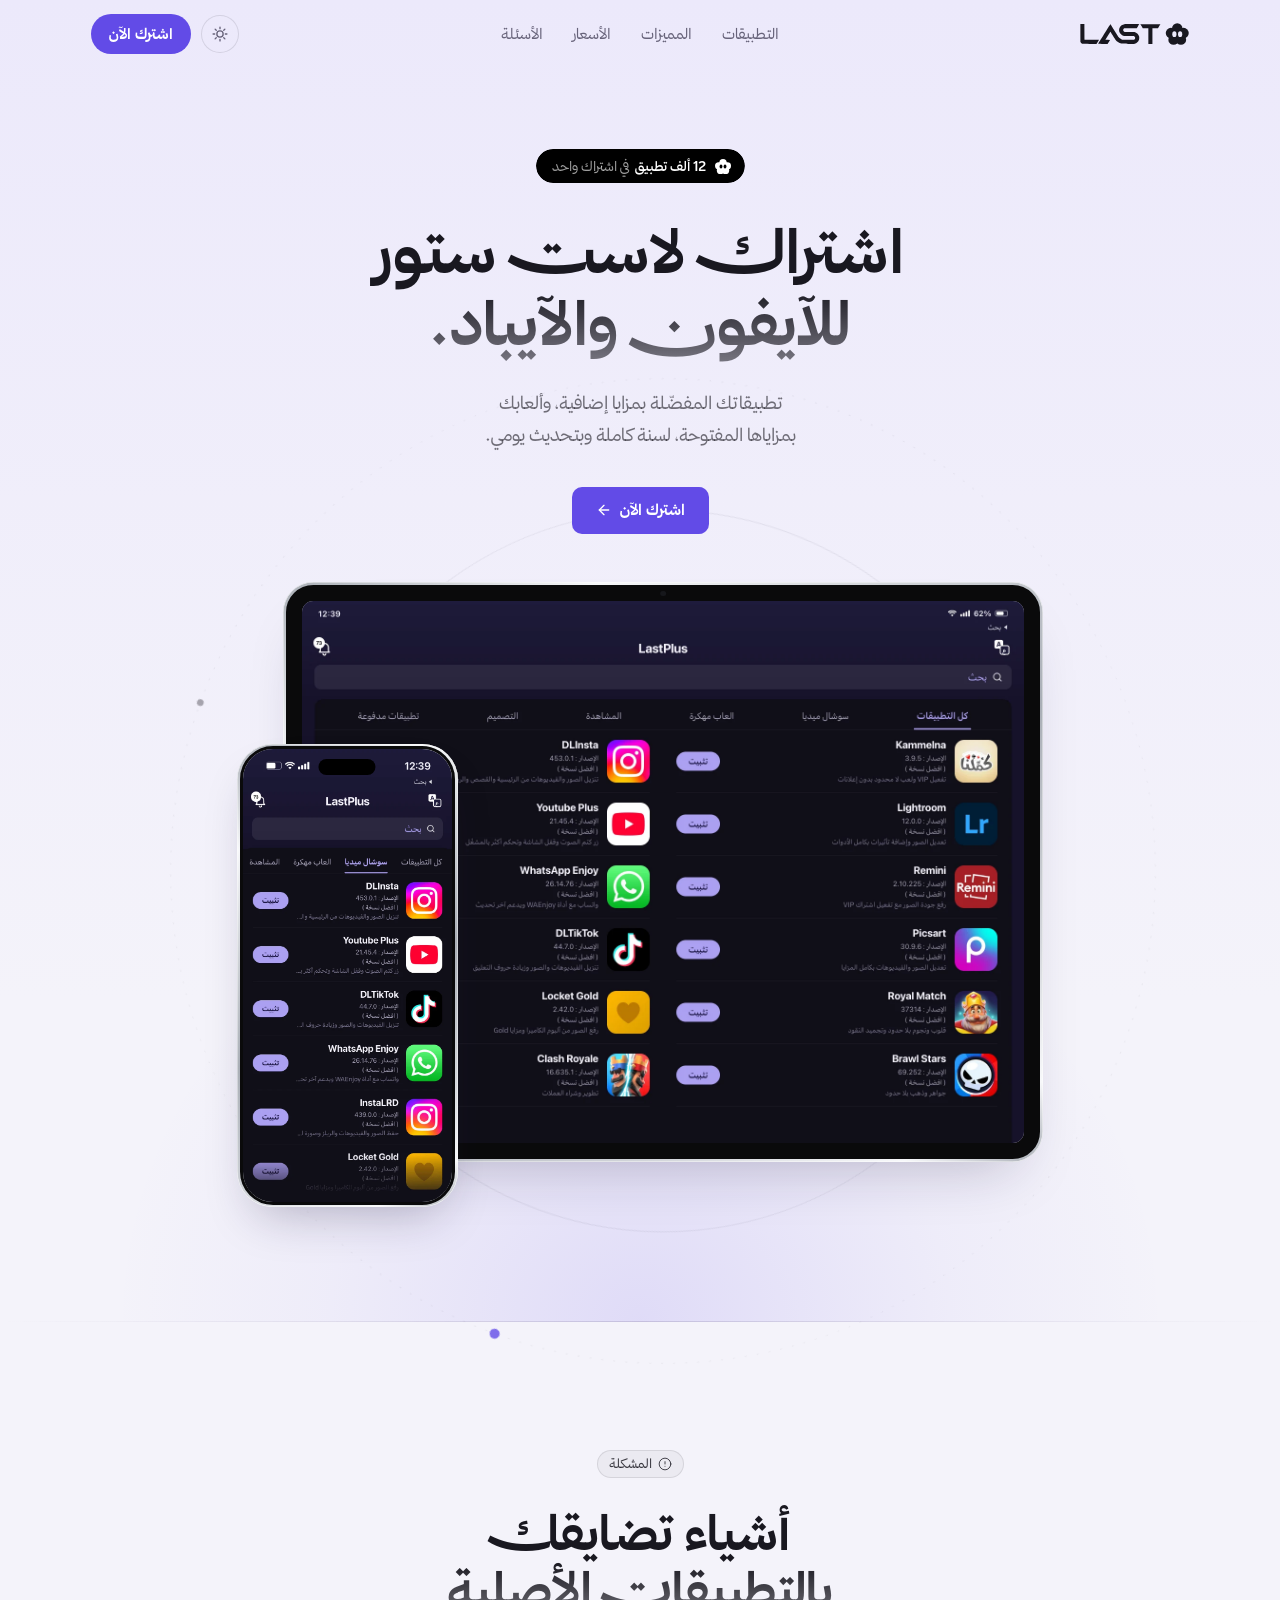
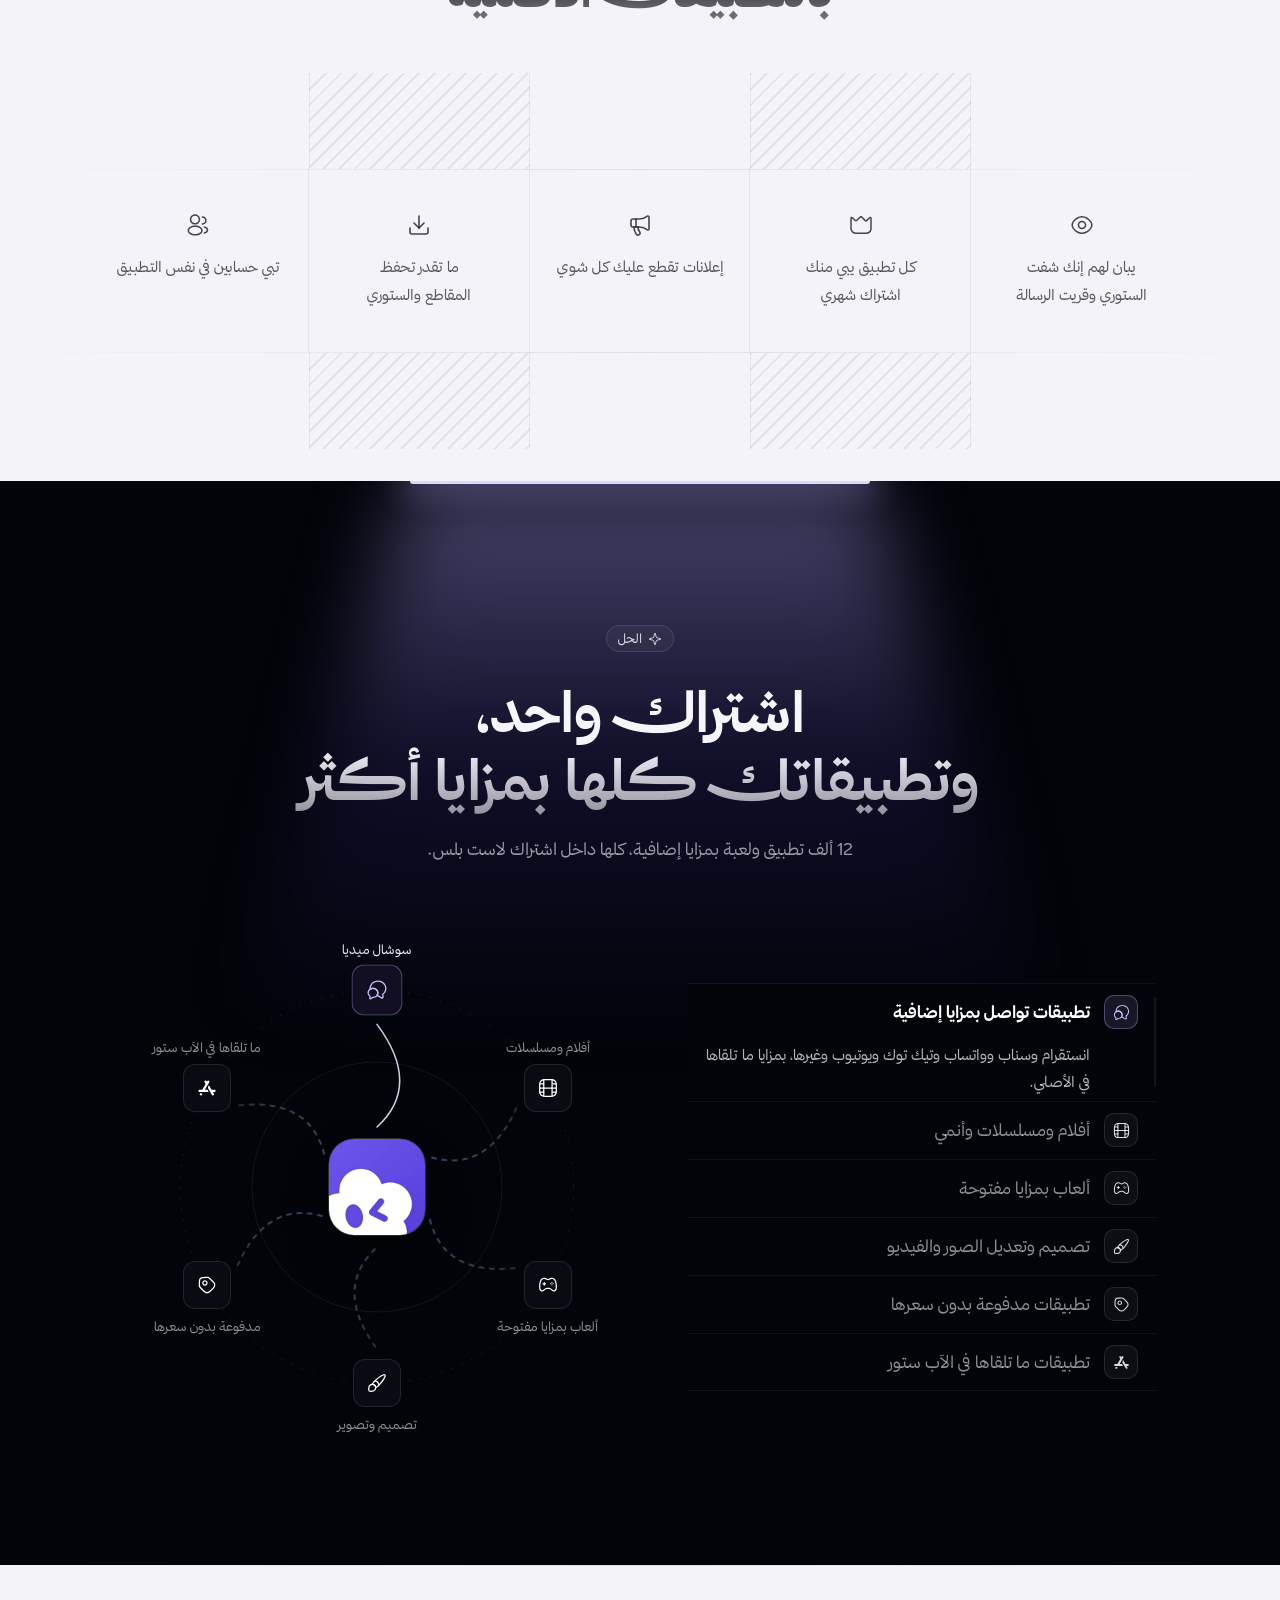
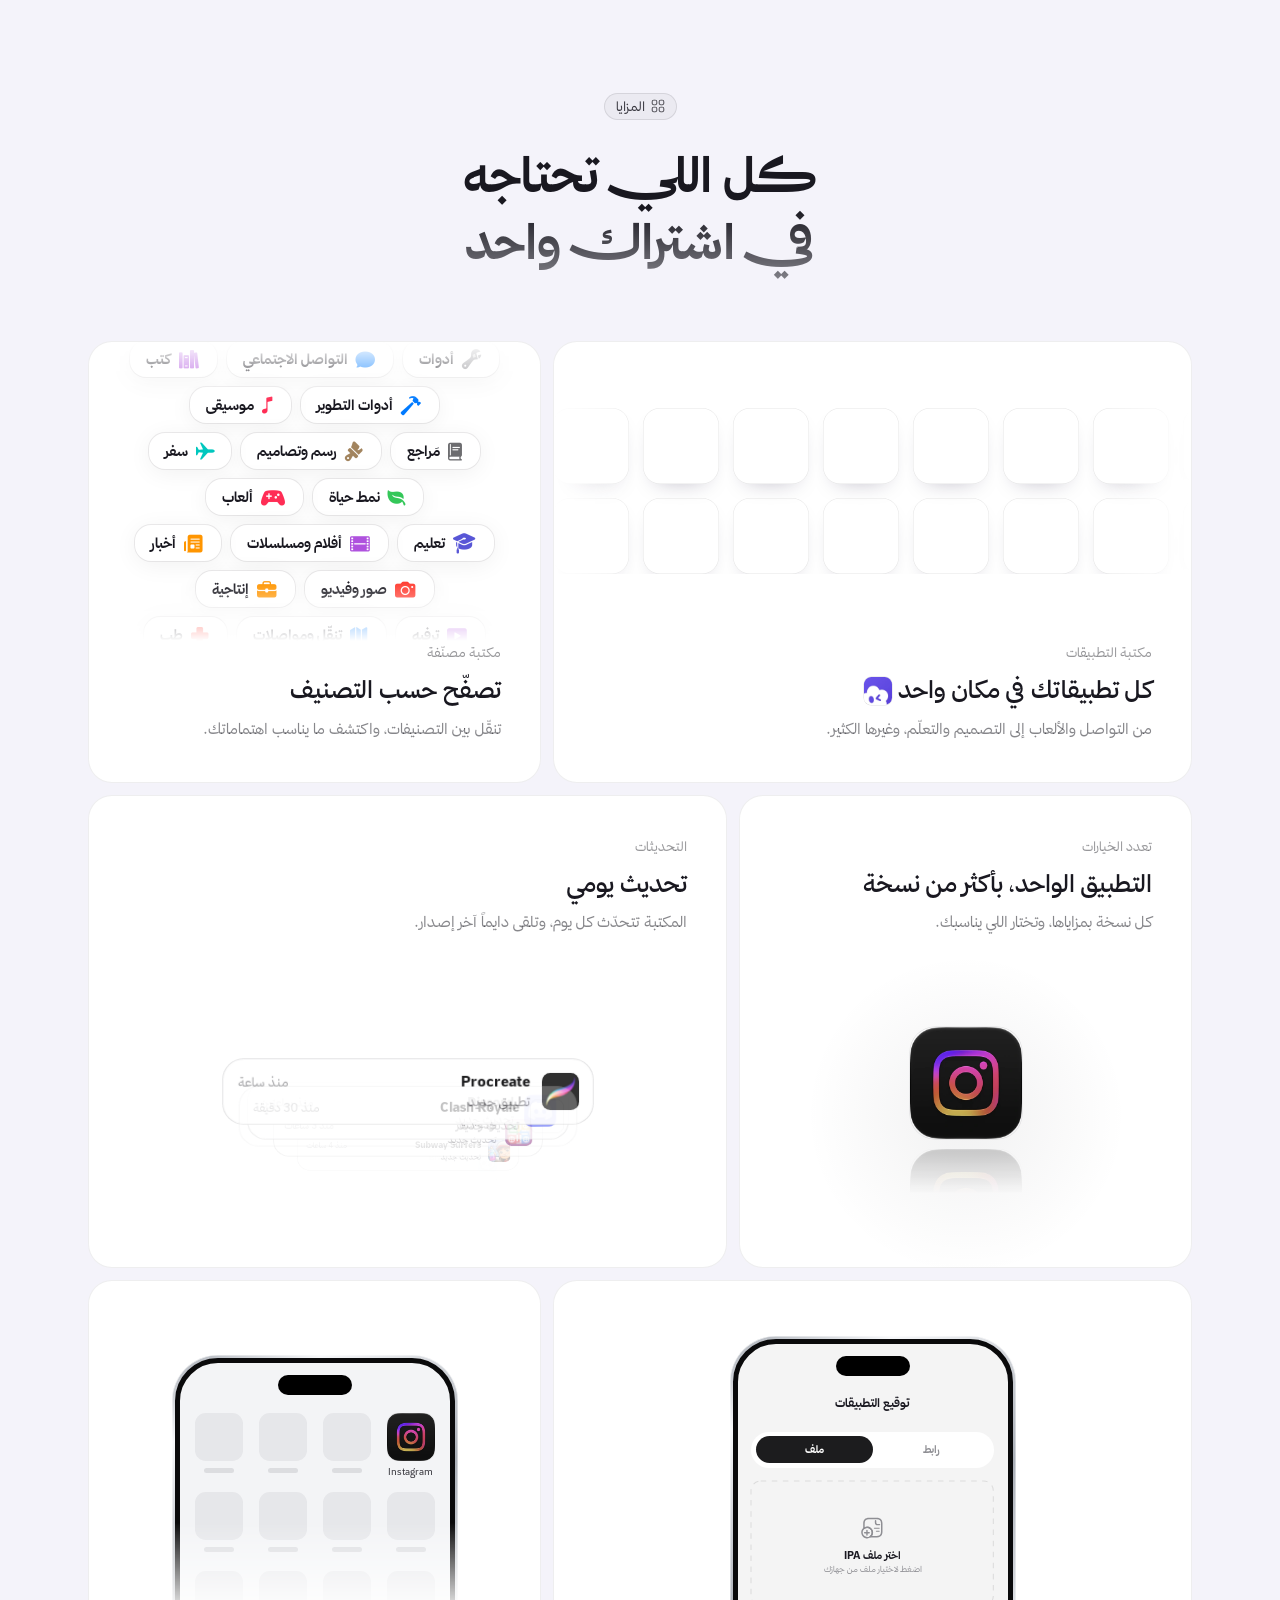
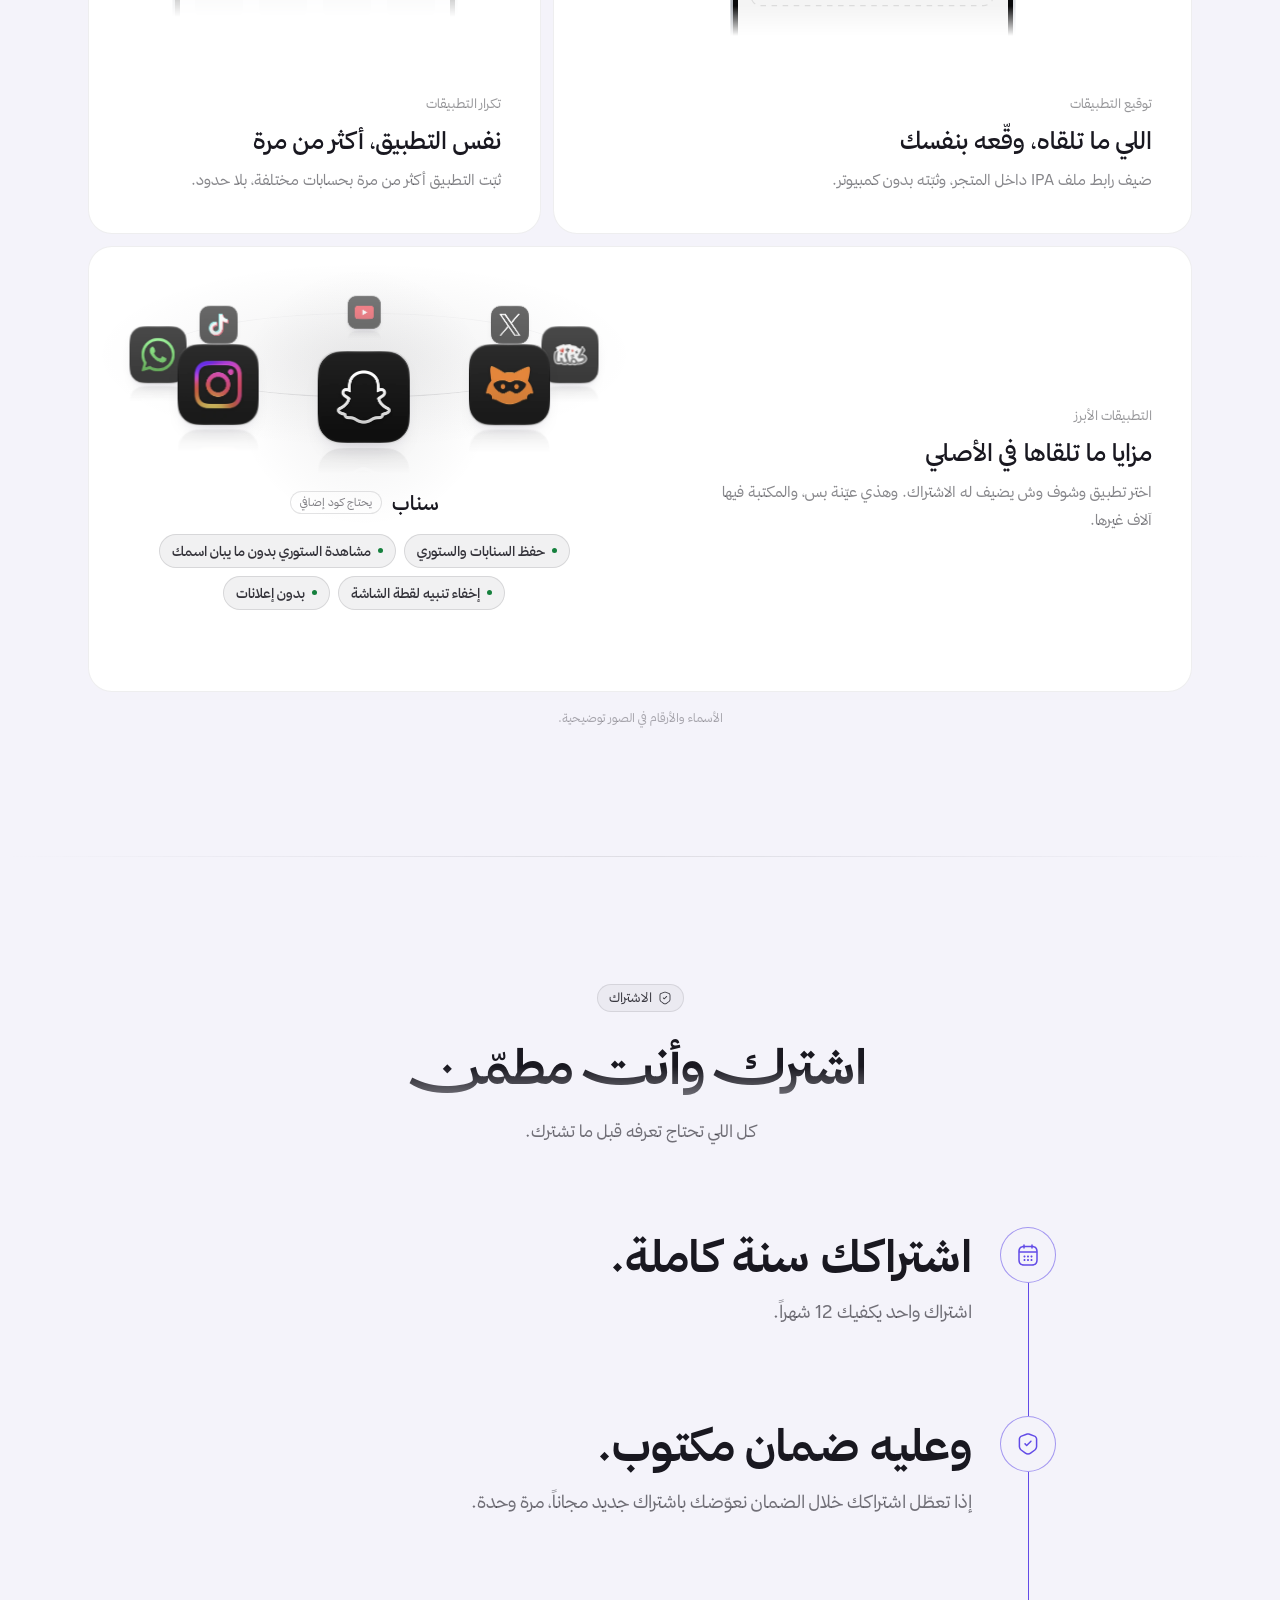
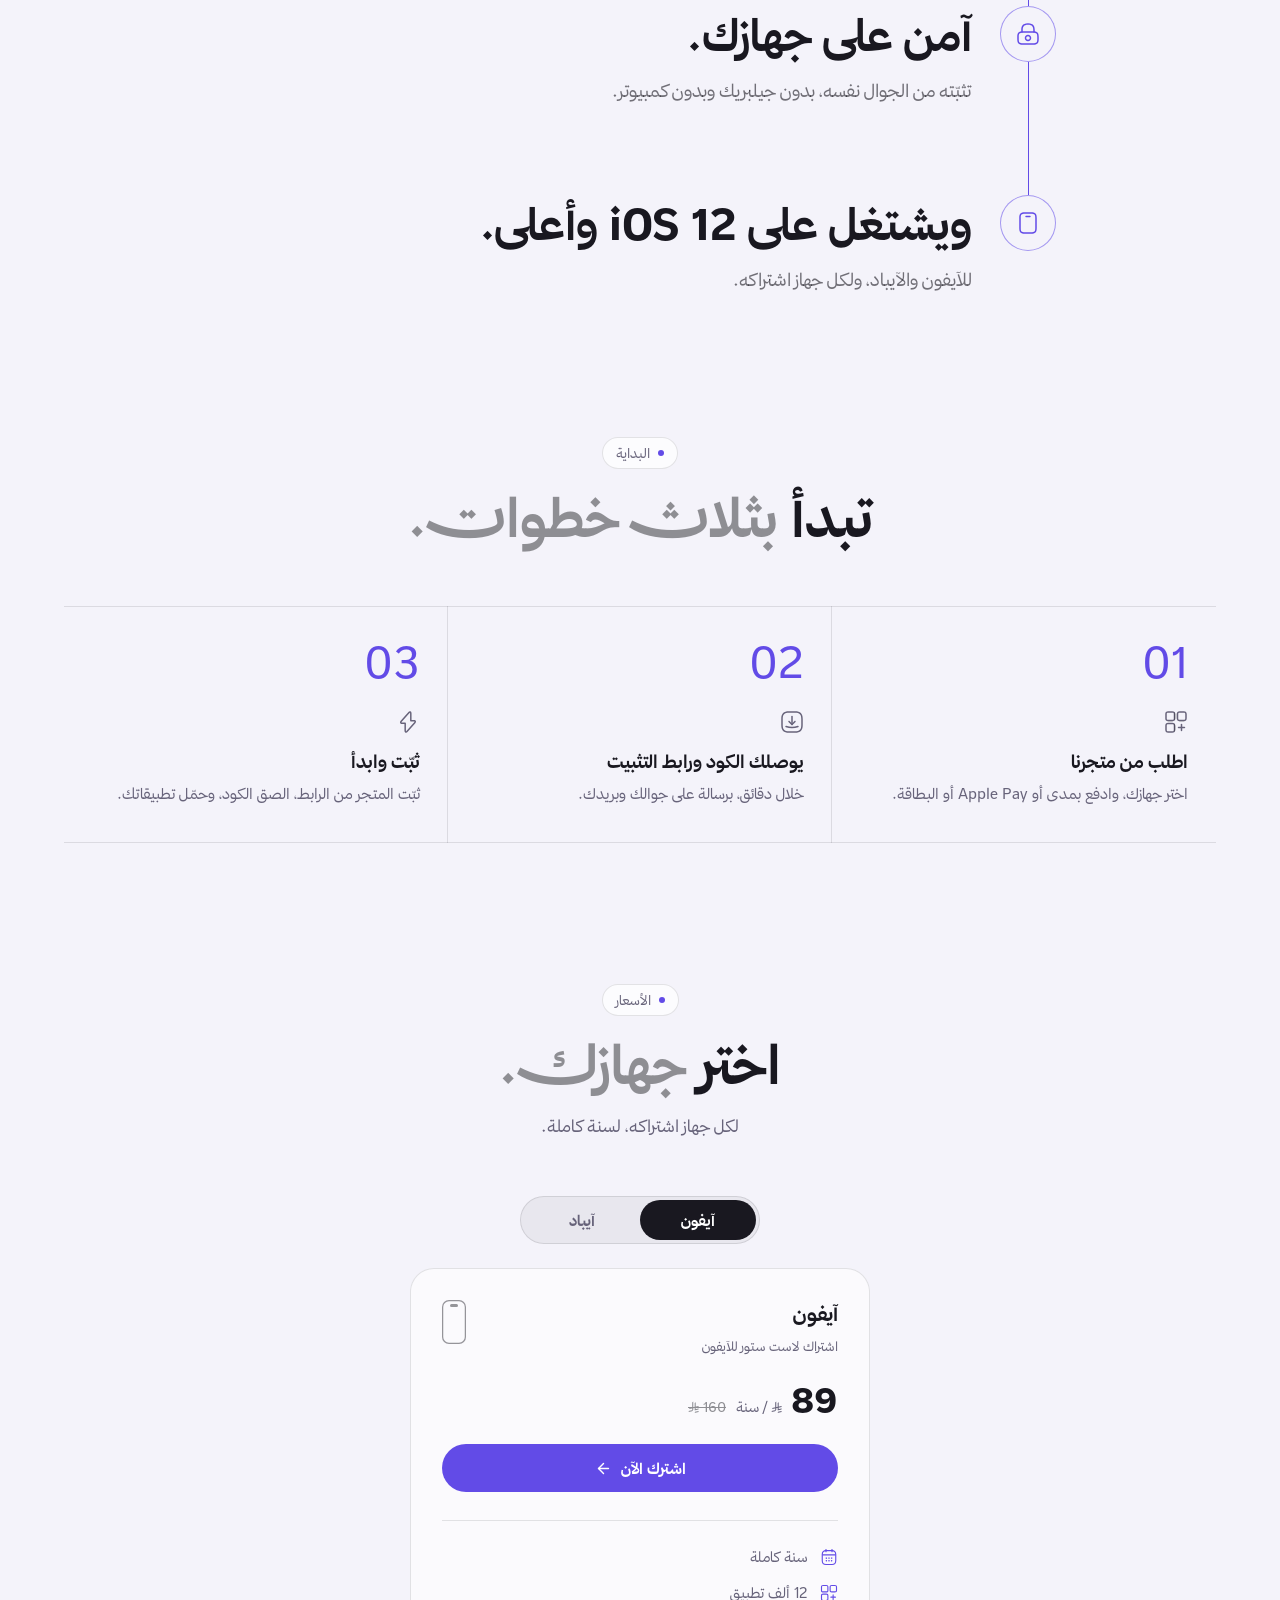
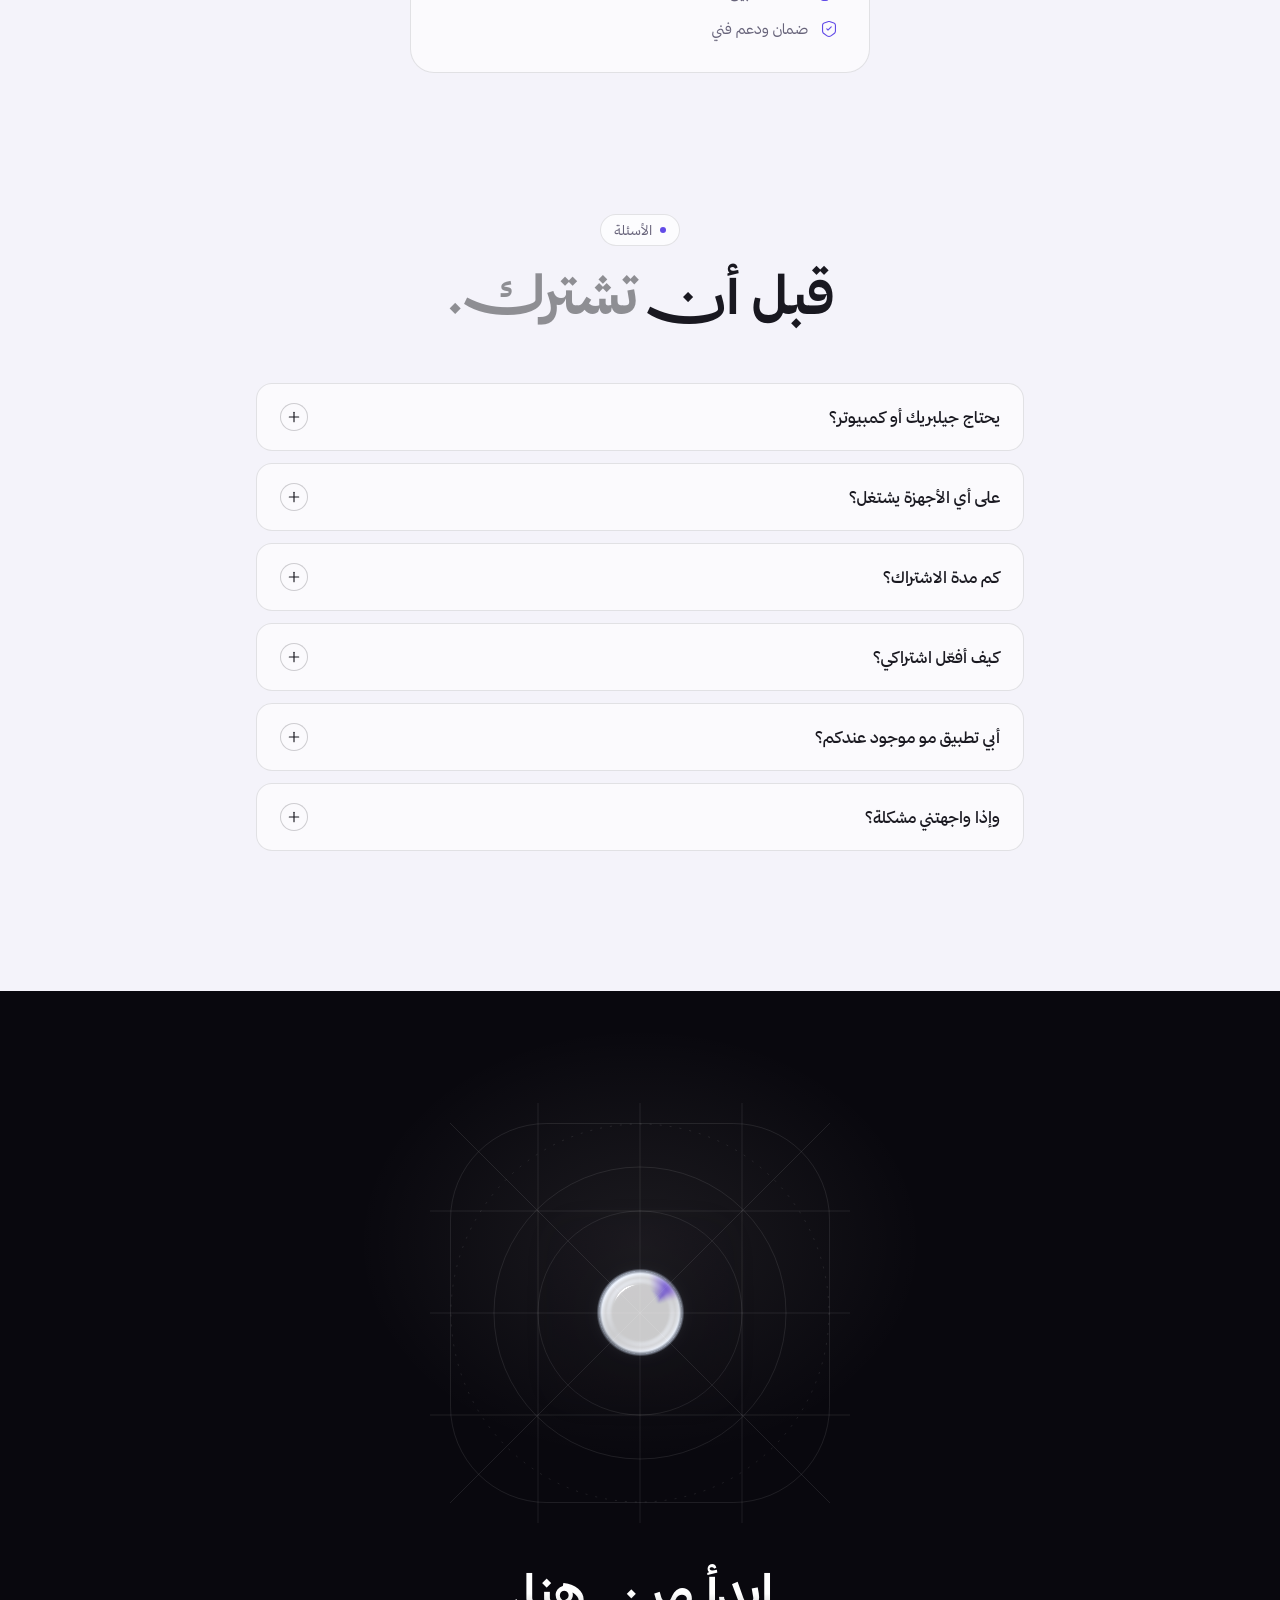
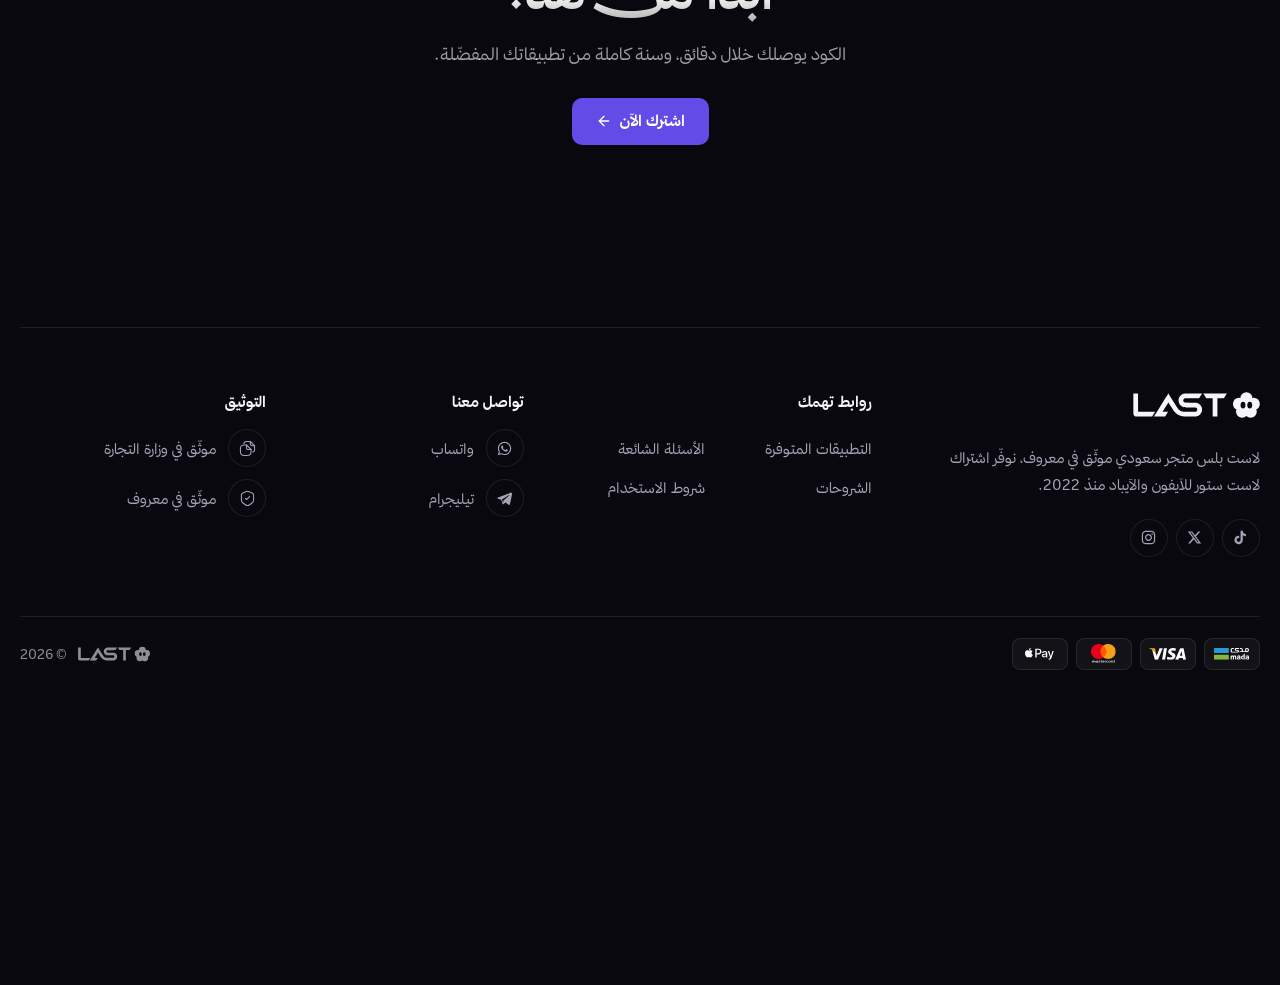
==== commit dfd6c7db: "Publish landing page" ====
--- a/index.html
+++ b/index.html
@@ -401,8 +401,8 @@
       <div class="fo-docs">
         <h3>التوثيق</h3>
         <ul class="fo-list">
-          <li><i class="fo-ring"><i class="fo-glyph fo-doc"></i></i><span><b>وثيقة العمل الحر</b><small dir="ltr">FL-059912258</small></span></li>
-          <li><a href="https://maroof.sa/226493" target="_top"><i class="fo-ring"><i class="fo-glyph fo-shield"></i></i><span><b>موثّق في معروف</b><small dir="ltr">226493</small></span></a></li>
+          <li><i class="fo-ring"><i class="fo-glyph fo-doc"></i></i><span><b>موثّق في وزارة التجارة</b></span></li>
+          <li><i class="fo-ring"><i class="fo-glyph fo-shield"></i></i><span><b>موثّق في معروف</b></span></li>
         </ul>
       </div>
     </div>
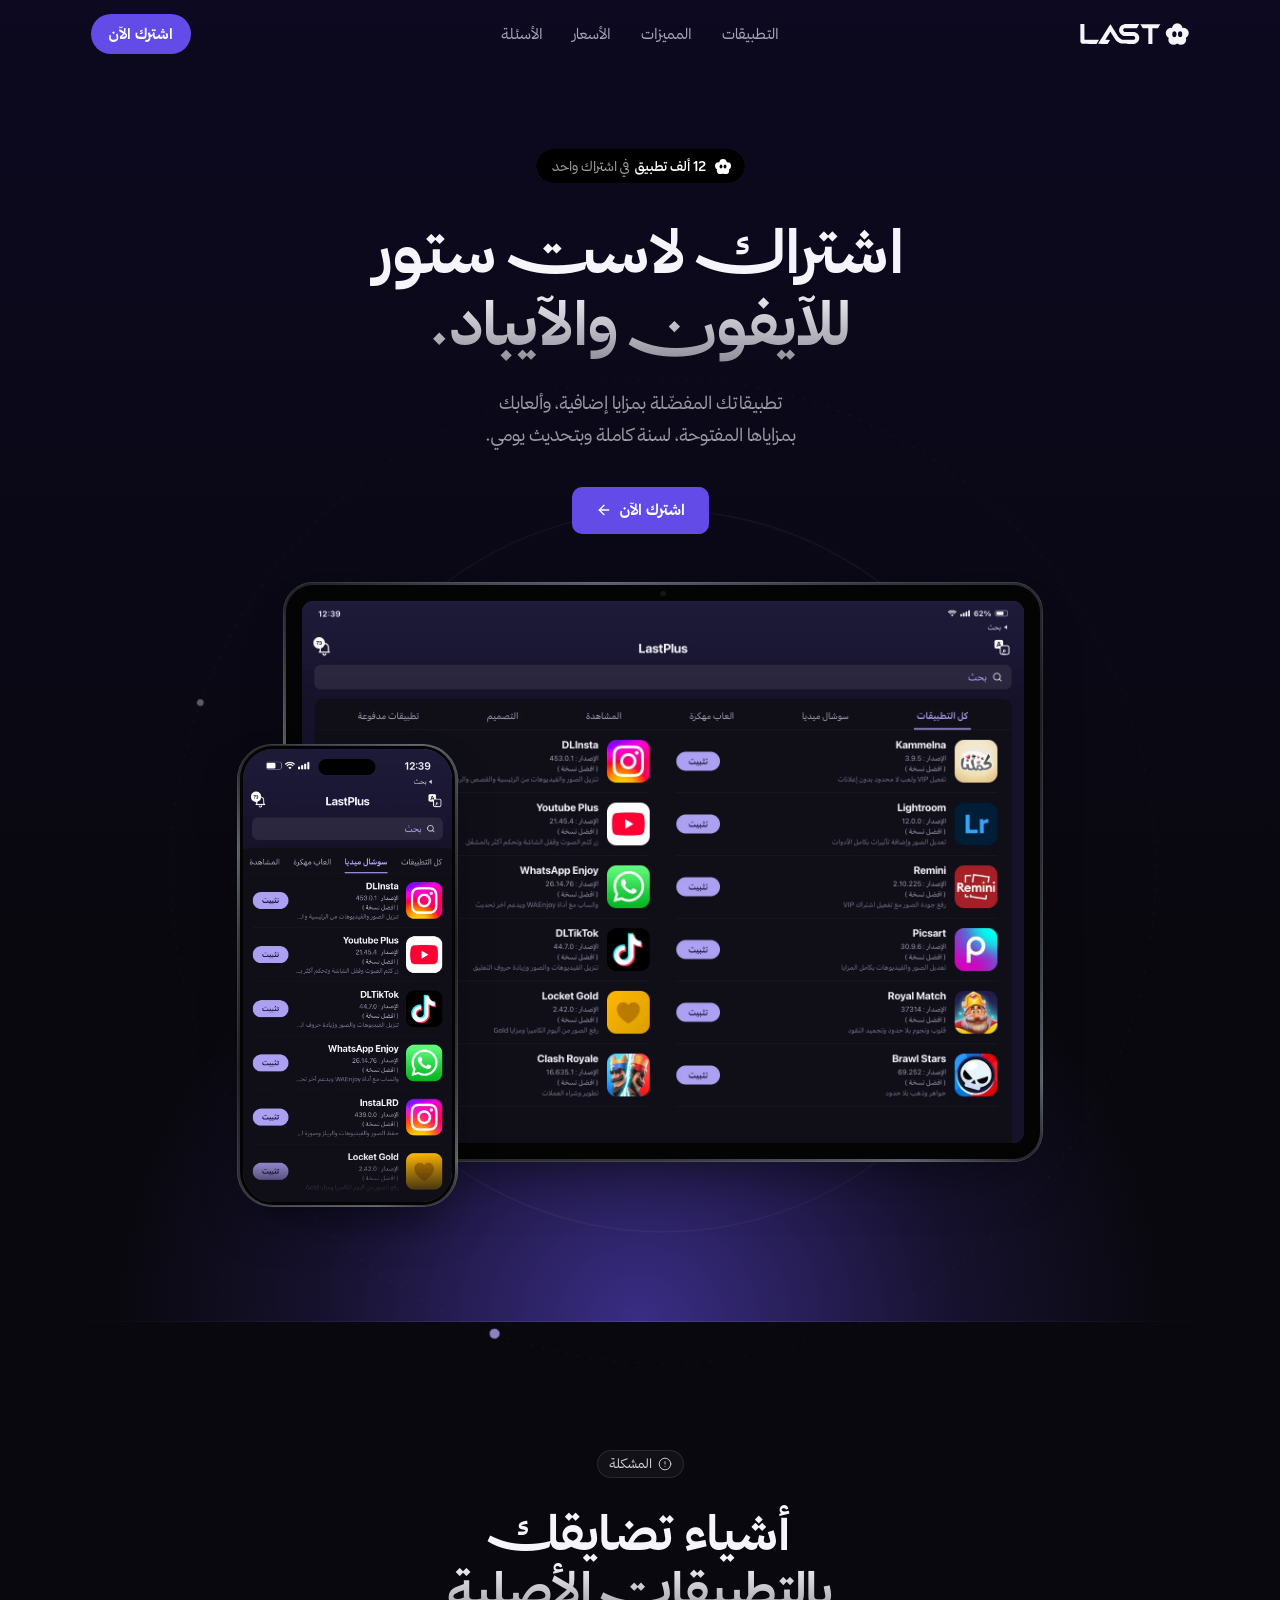
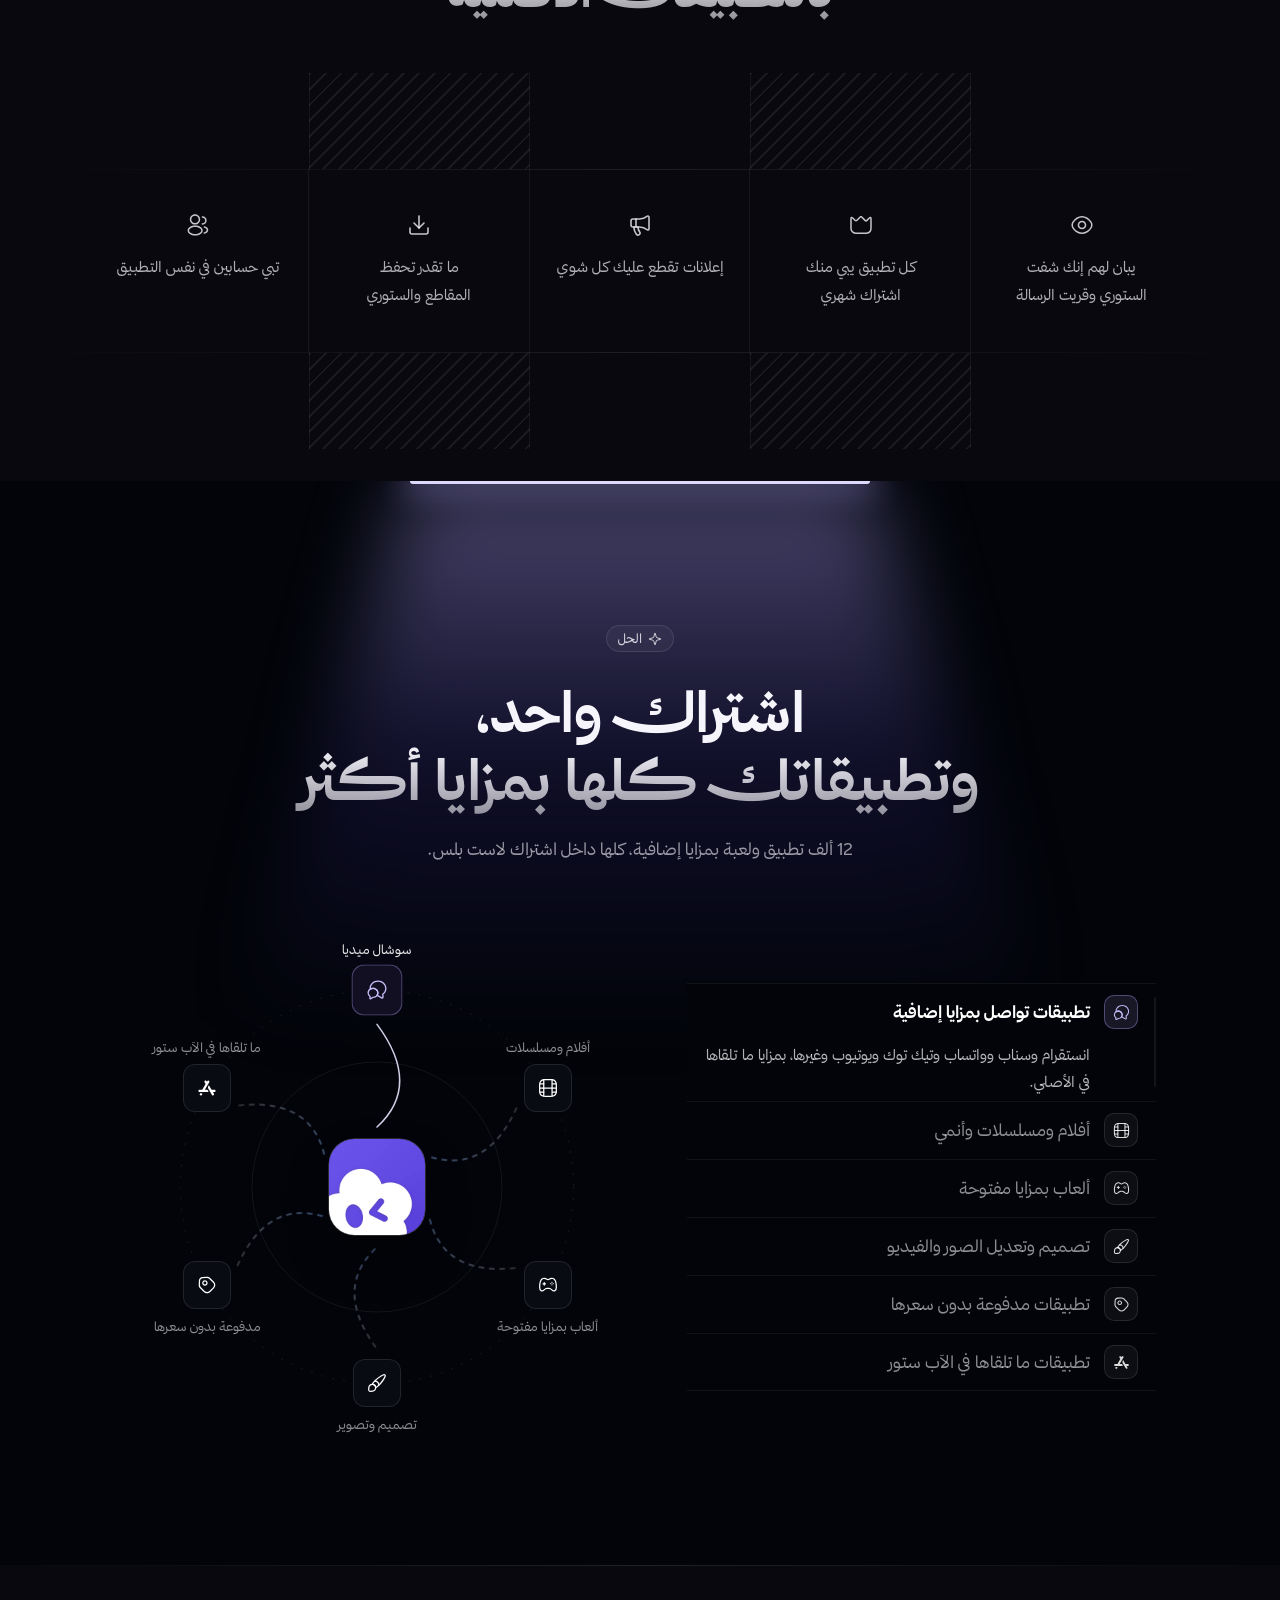
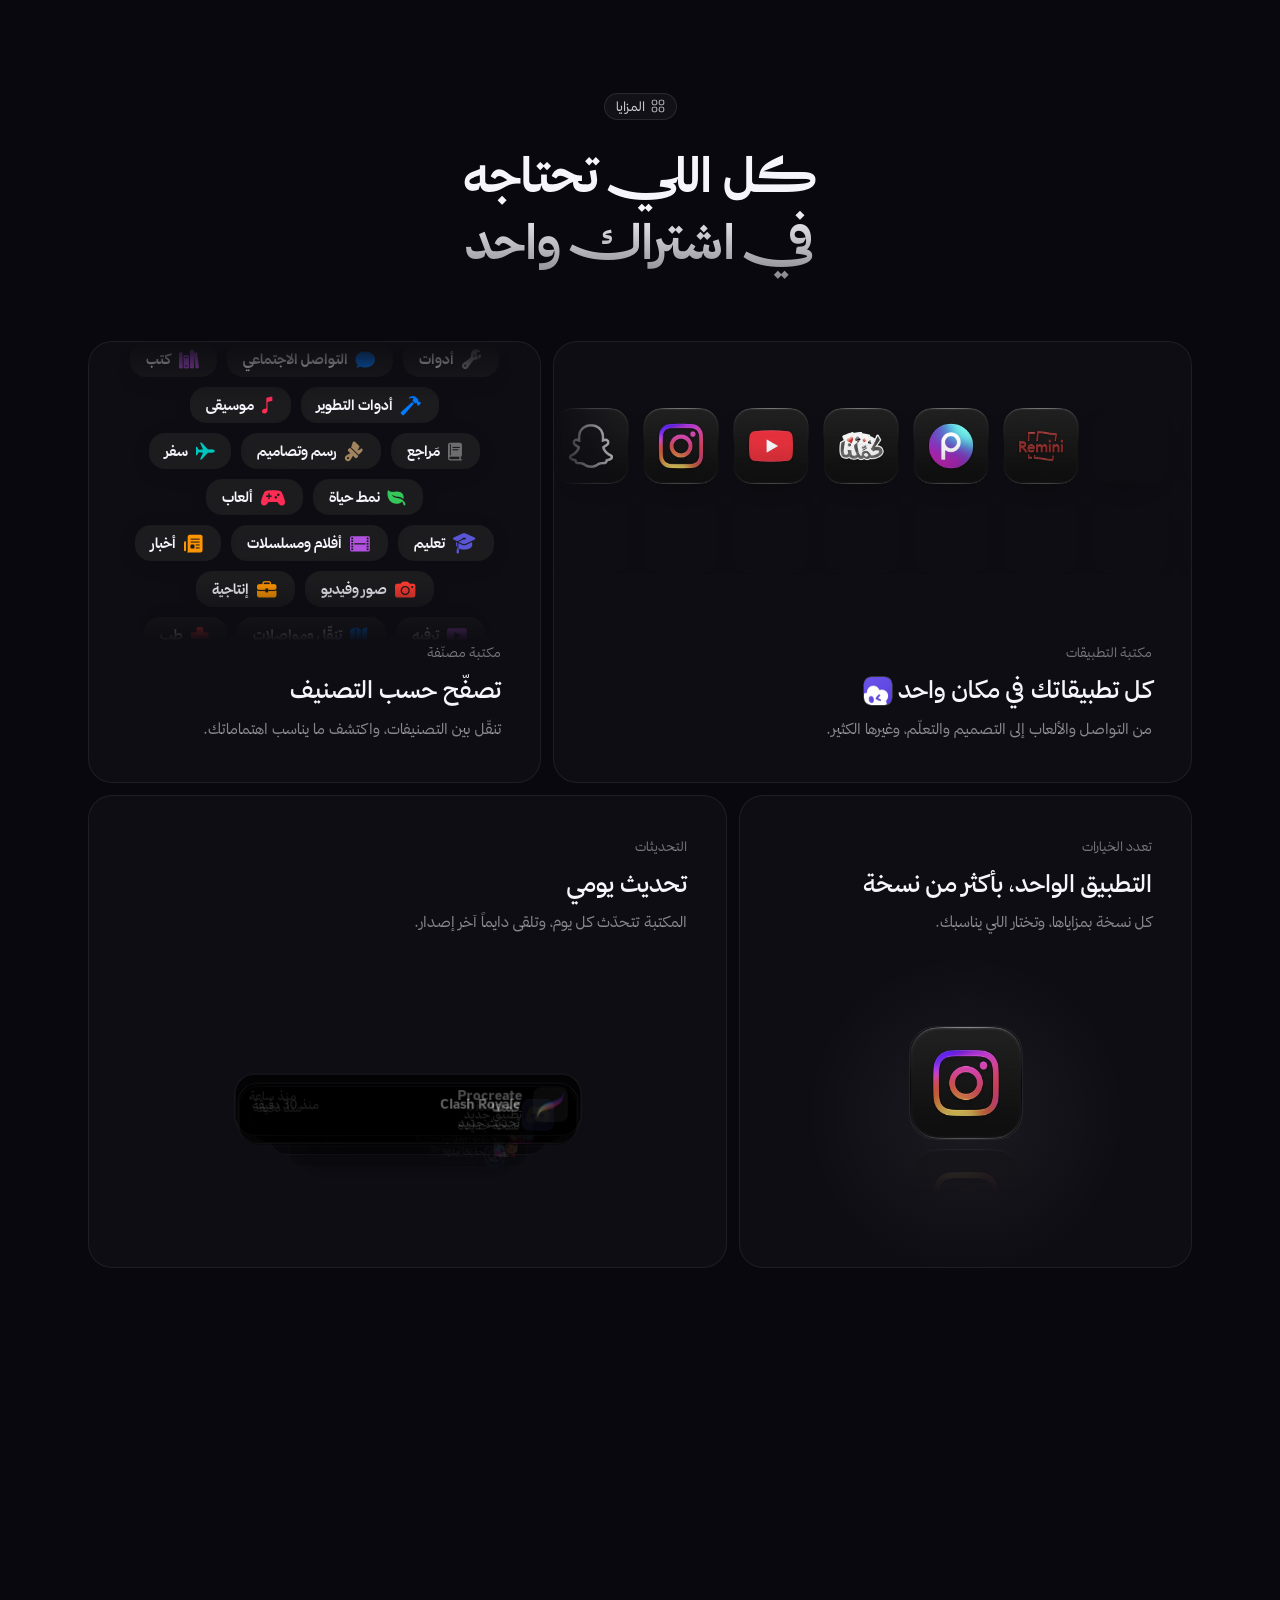
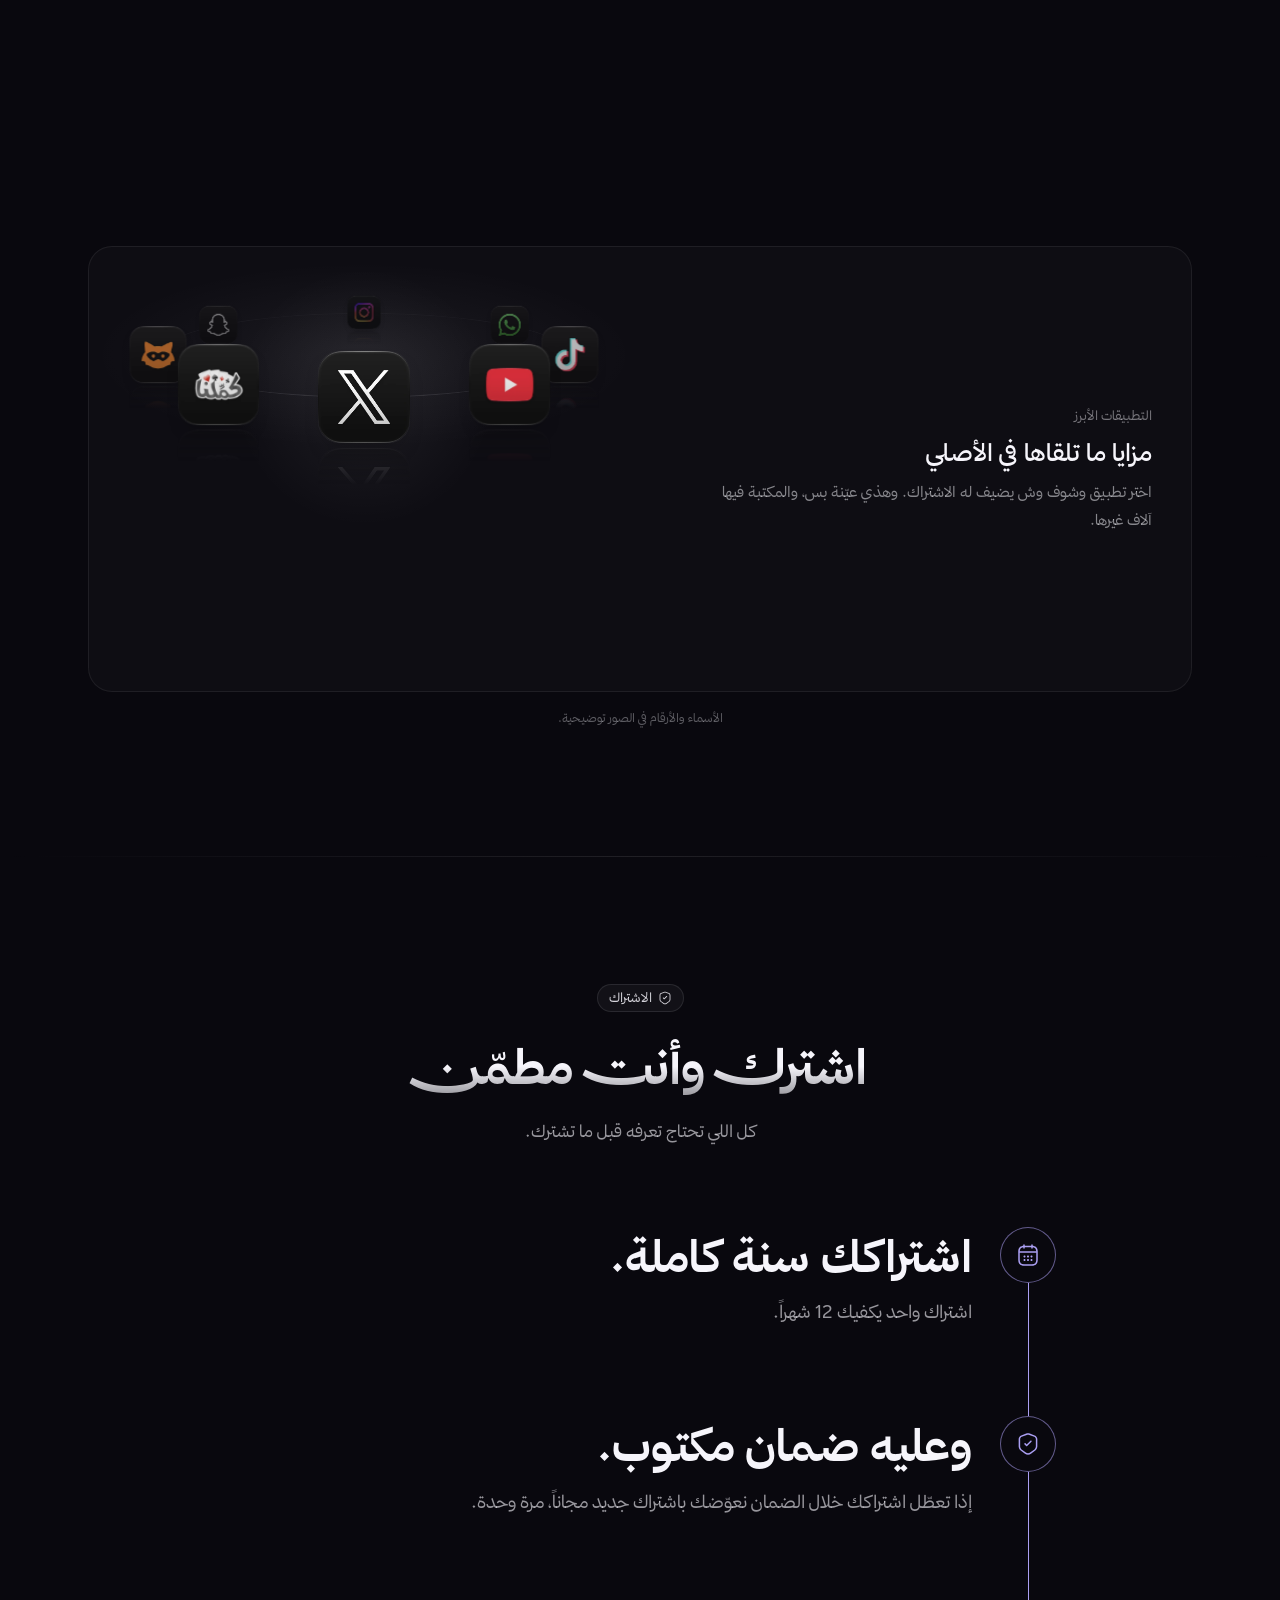
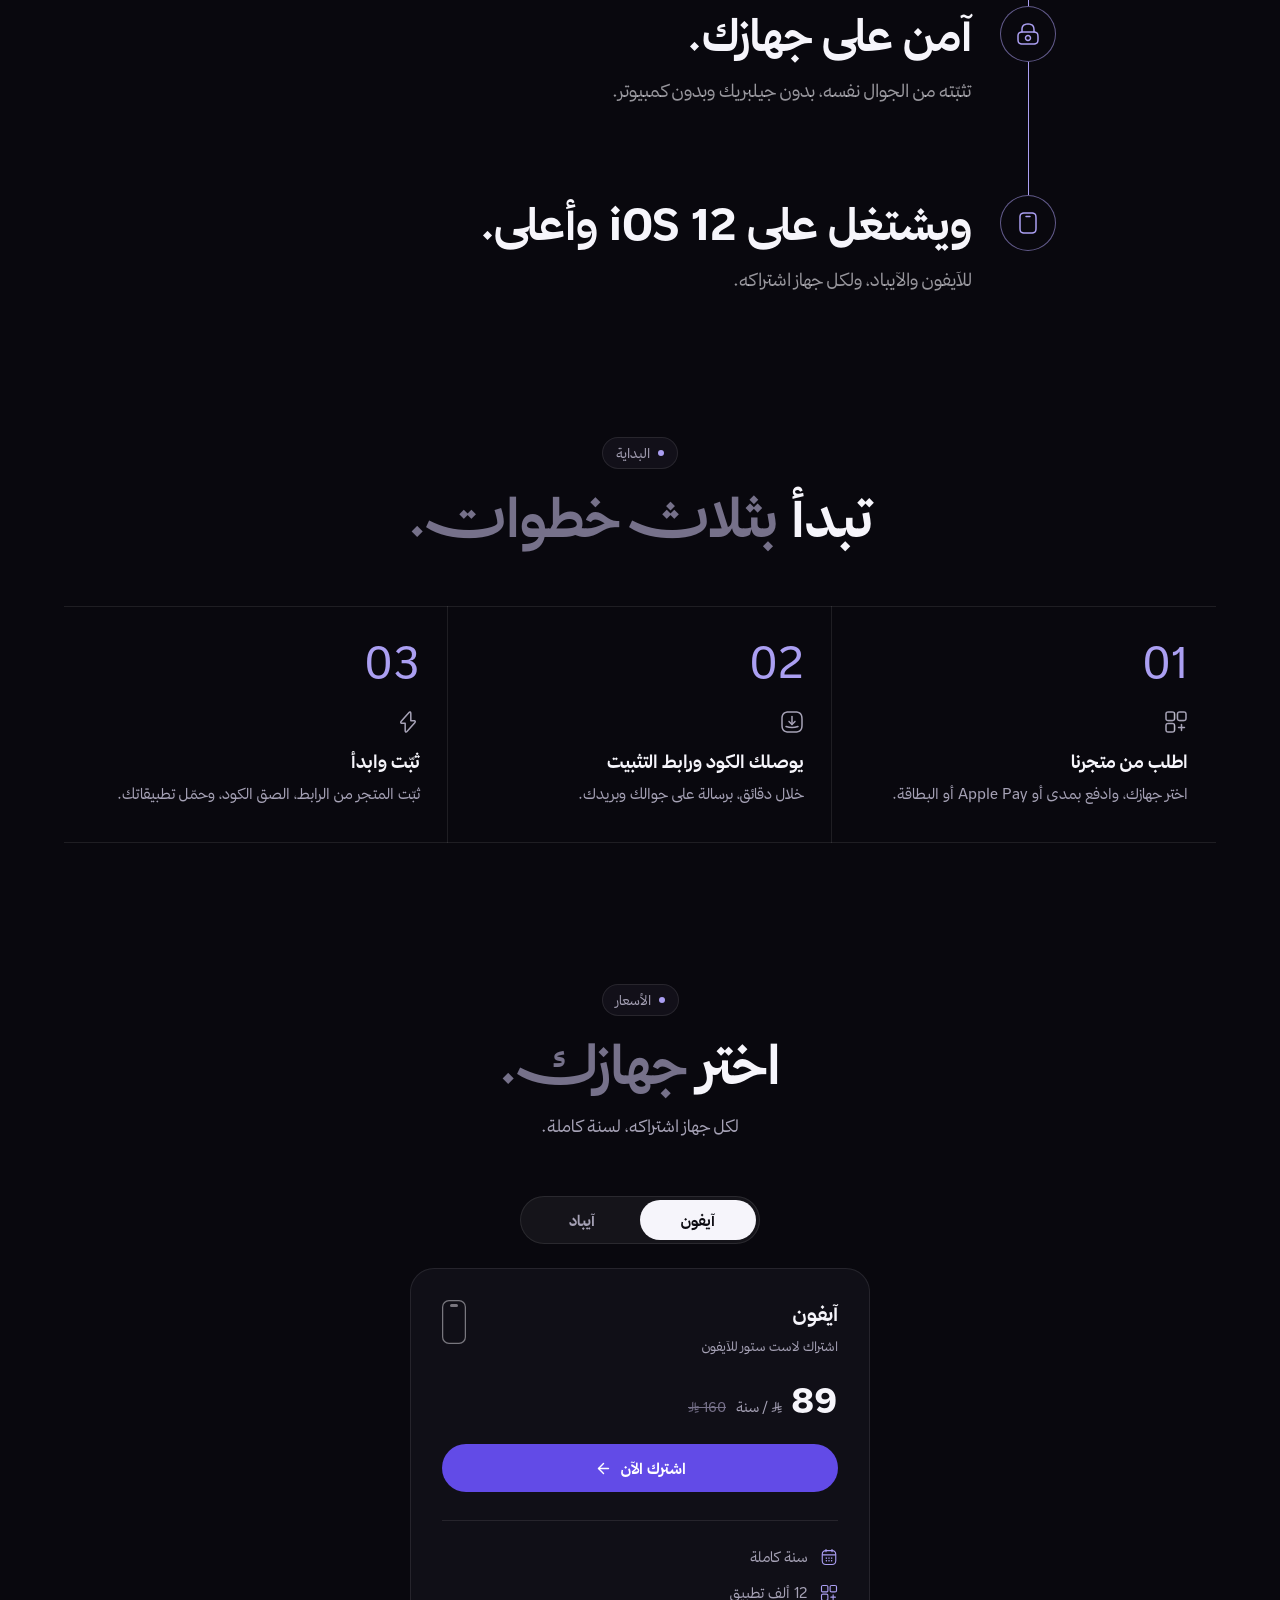
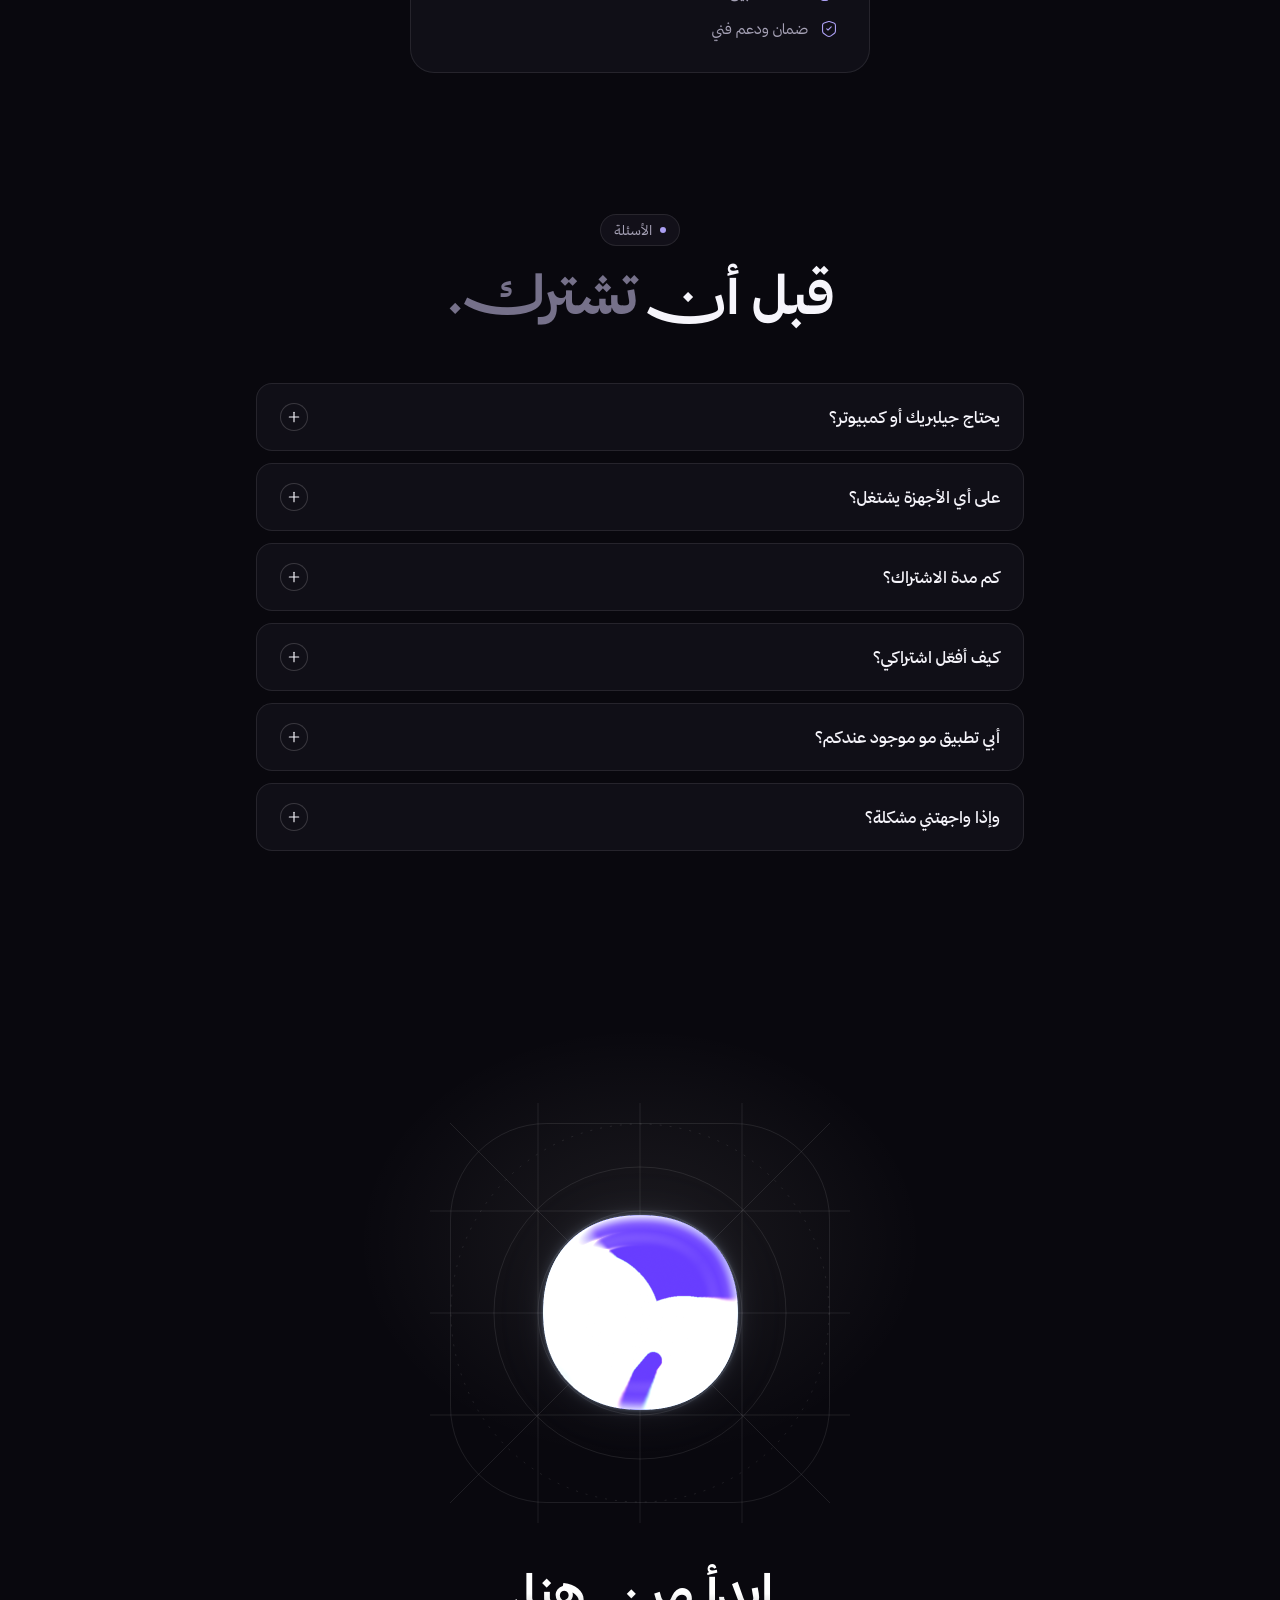
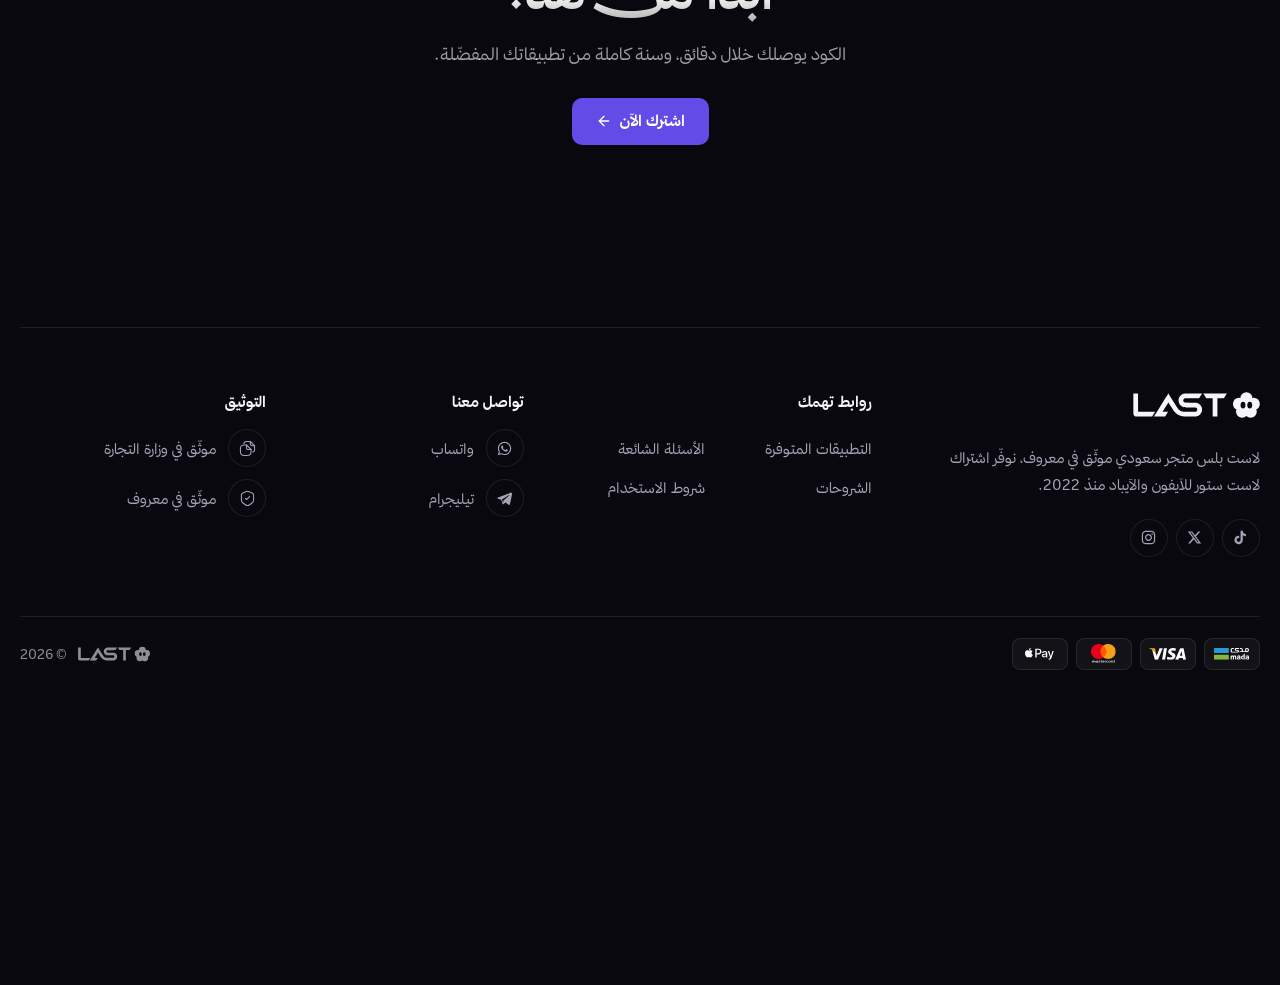
==== commit 492b2e29: "Publish landing page" ====
--- a/index.html
+++ b/index.html
@@ -3,7 +3,8 @@
 <head>
 <meta charset="utf-8">
 <meta name="viewport" content="width=device-width,initial-scale=1,viewport-fit=cover">
-<meta name="color-scheme" content="dark light">
+<meta name="color-scheme" content="dark">
+<meta name="theme-color" content="#09080E">
 <title>اشتراك لاست ستور للآيفون والآيباد | لاست بلس</title>
 <meta name="description" content="اشتراك لاست ستور للآيفون والآيباد لمدة سنة. 12 ألف تطبيق ولعبة بمزايا مفتوحة، وتحديث يومي، من متجر سعودي موثّق في معروف.">
 <link rel="icon" href="home-prime/lastplus-icon.png">
@@ -11,7 +12,7 @@
 <script src="home-prime/guard.js"></script>
 <script>
 
-(() => { let t; try { t = localStorage.getItem("lp-theme"); } catch (e) {} if (t !== "light" && t !== "dark") t = matchMedia("(prefers-color-scheme: light)").matches ? "light" : "dark"; document.documentElement.dataset.theme = t; document.documentElement.classList.add("hb-js"); })();
+(() => { document.documentElement.dataset.theme = "dark"; document.documentElement.classList.add("hb-js"); })();
 </script>
 <link rel="preload" href="home-lux/fonts/thmanyahsans-Bold.woff2" as="font" type="font/woff2" crossorigin>
 <link rel="preload" href="home-lux/fonts/thmanyahsans-Regular.woff2" as="font" type="font/woff2" crossorigin>
@@ -61,10 +62,7 @@
       <a href="#faq">الأسئلة</a>
     </nav>
     <div class="pr-acts">
-      <button class="pr-mode" id="mode" type="button" aria-label="الوضع الفاتح أو الداكن">
-        <svg class="sun" viewBox="0 0 24 24" aria-hidden="true"><circle cx="12" cy="12" r="4.2"/><path d="M12 2.8v2.1M12 19.1v2.1M2.8 12h2.1M19.1 12h2.1M5.5 5.5l1.5 1.5M17 17l1.5 1.5M5.5 18.5 7 17M17 7l1.5-1.5"/></svg>
-        <svg class="moon" viewBox="0 0 24 24" aria-hidden="true"><path d="M20.2 14.6A8.4 8.4 0 0 1 9.4 3.8a8.4 8.4 0 1 0 10.8 10.8z"/></svg>
-      </button>
+      
       <a class="btn btn-sm" href="#plans">اشترك الآن</a>
     </div>
   </div>
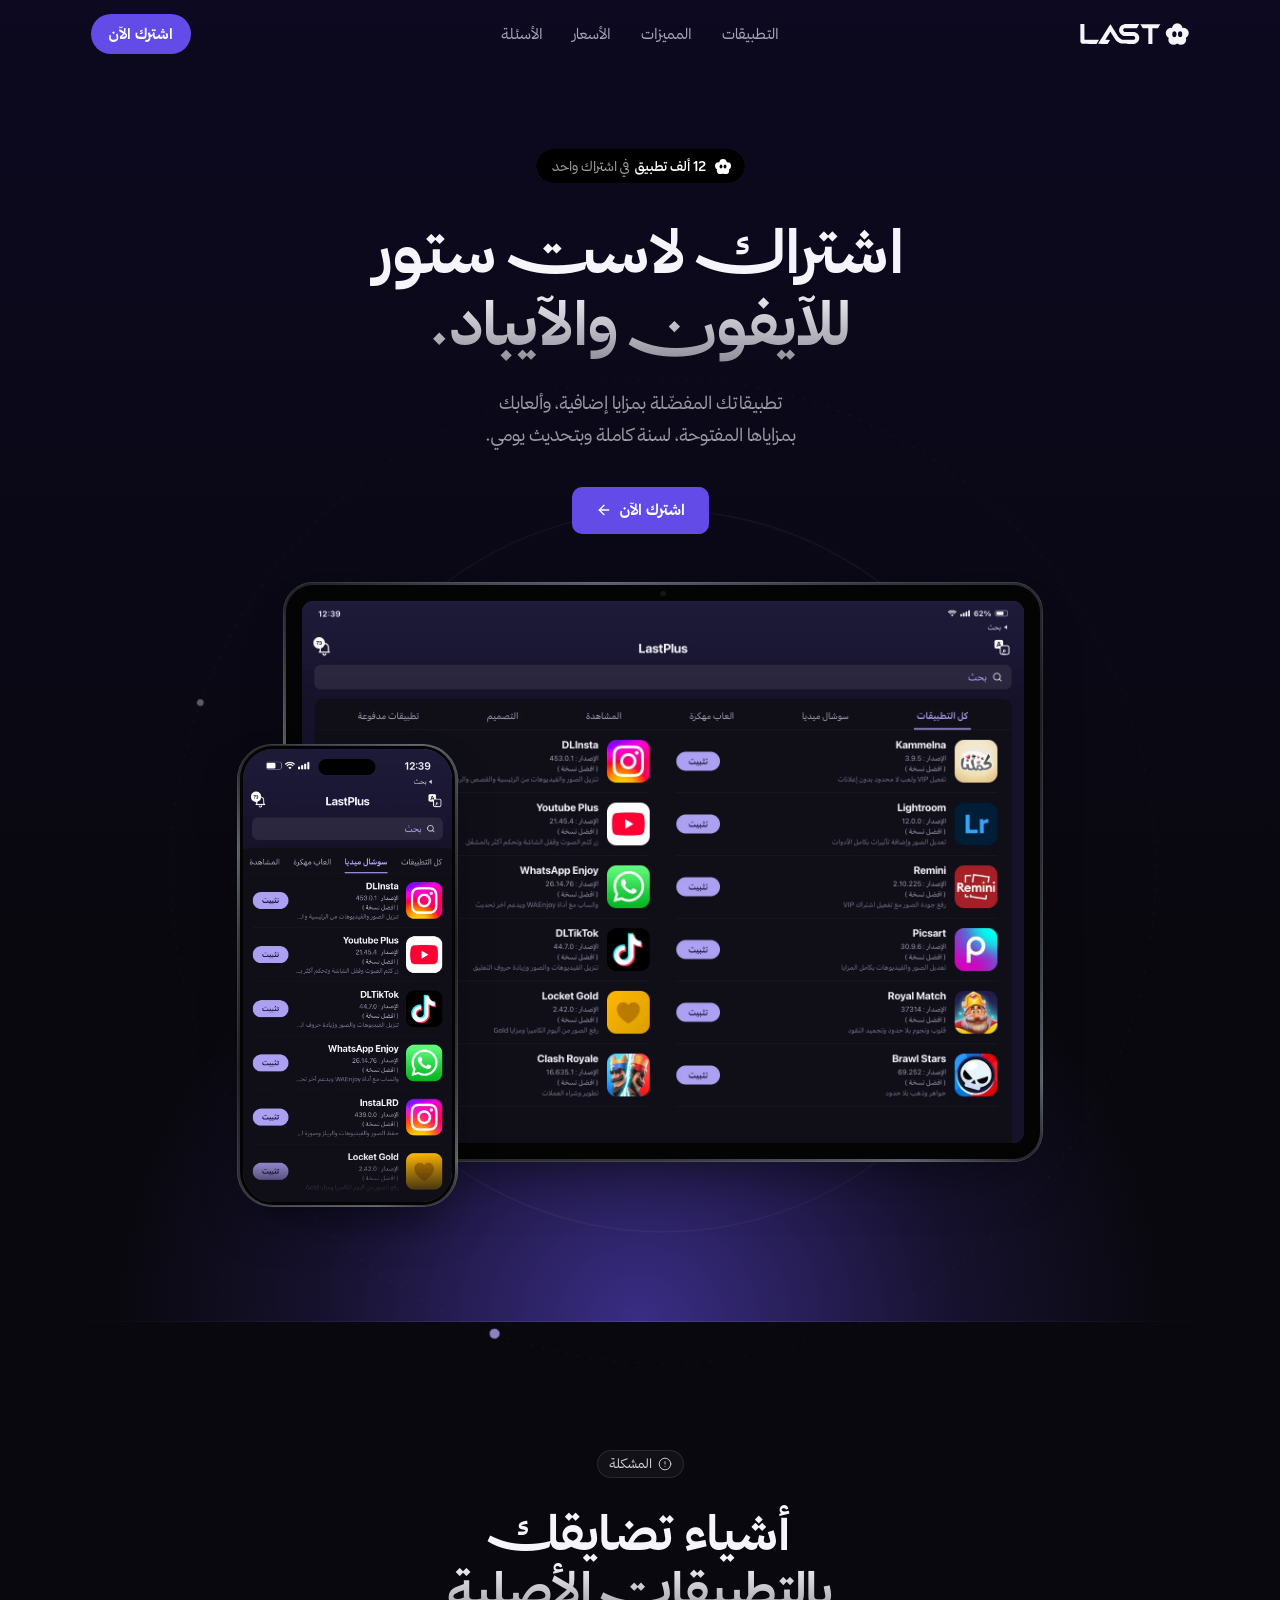
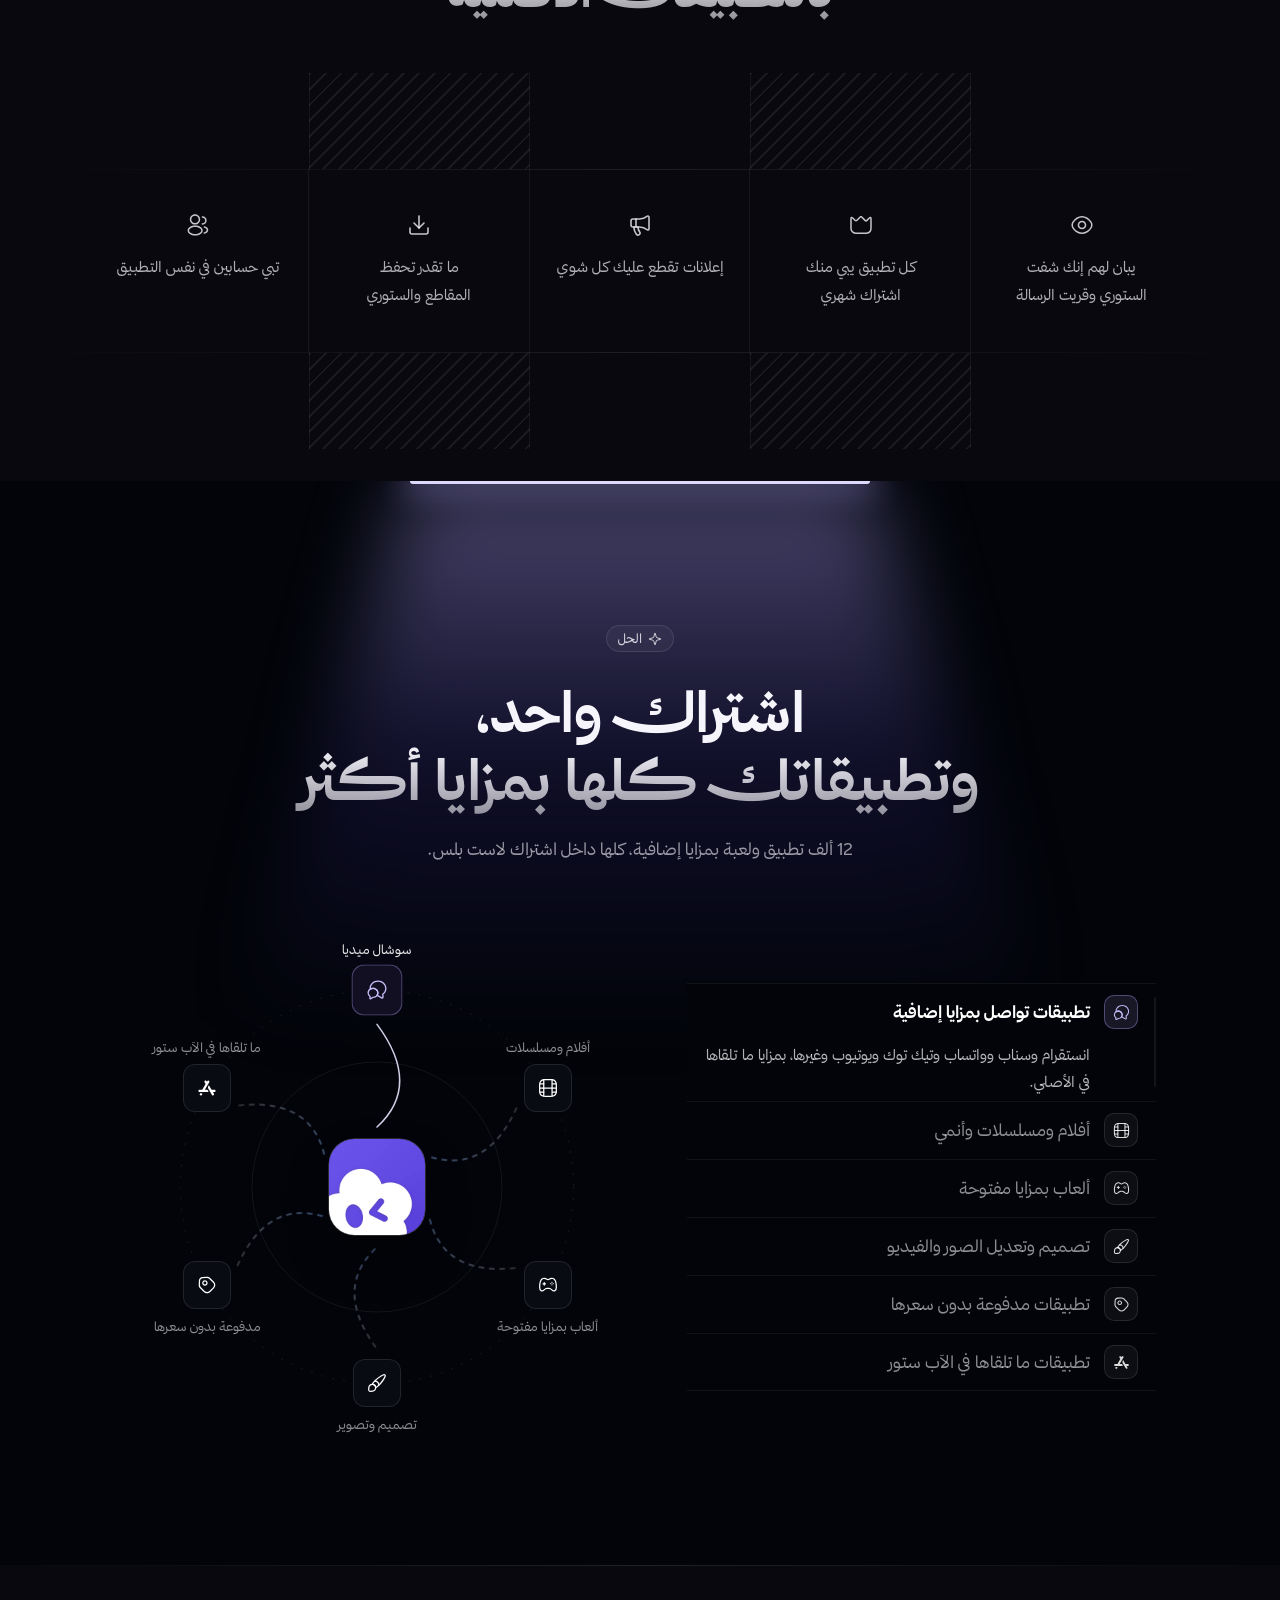
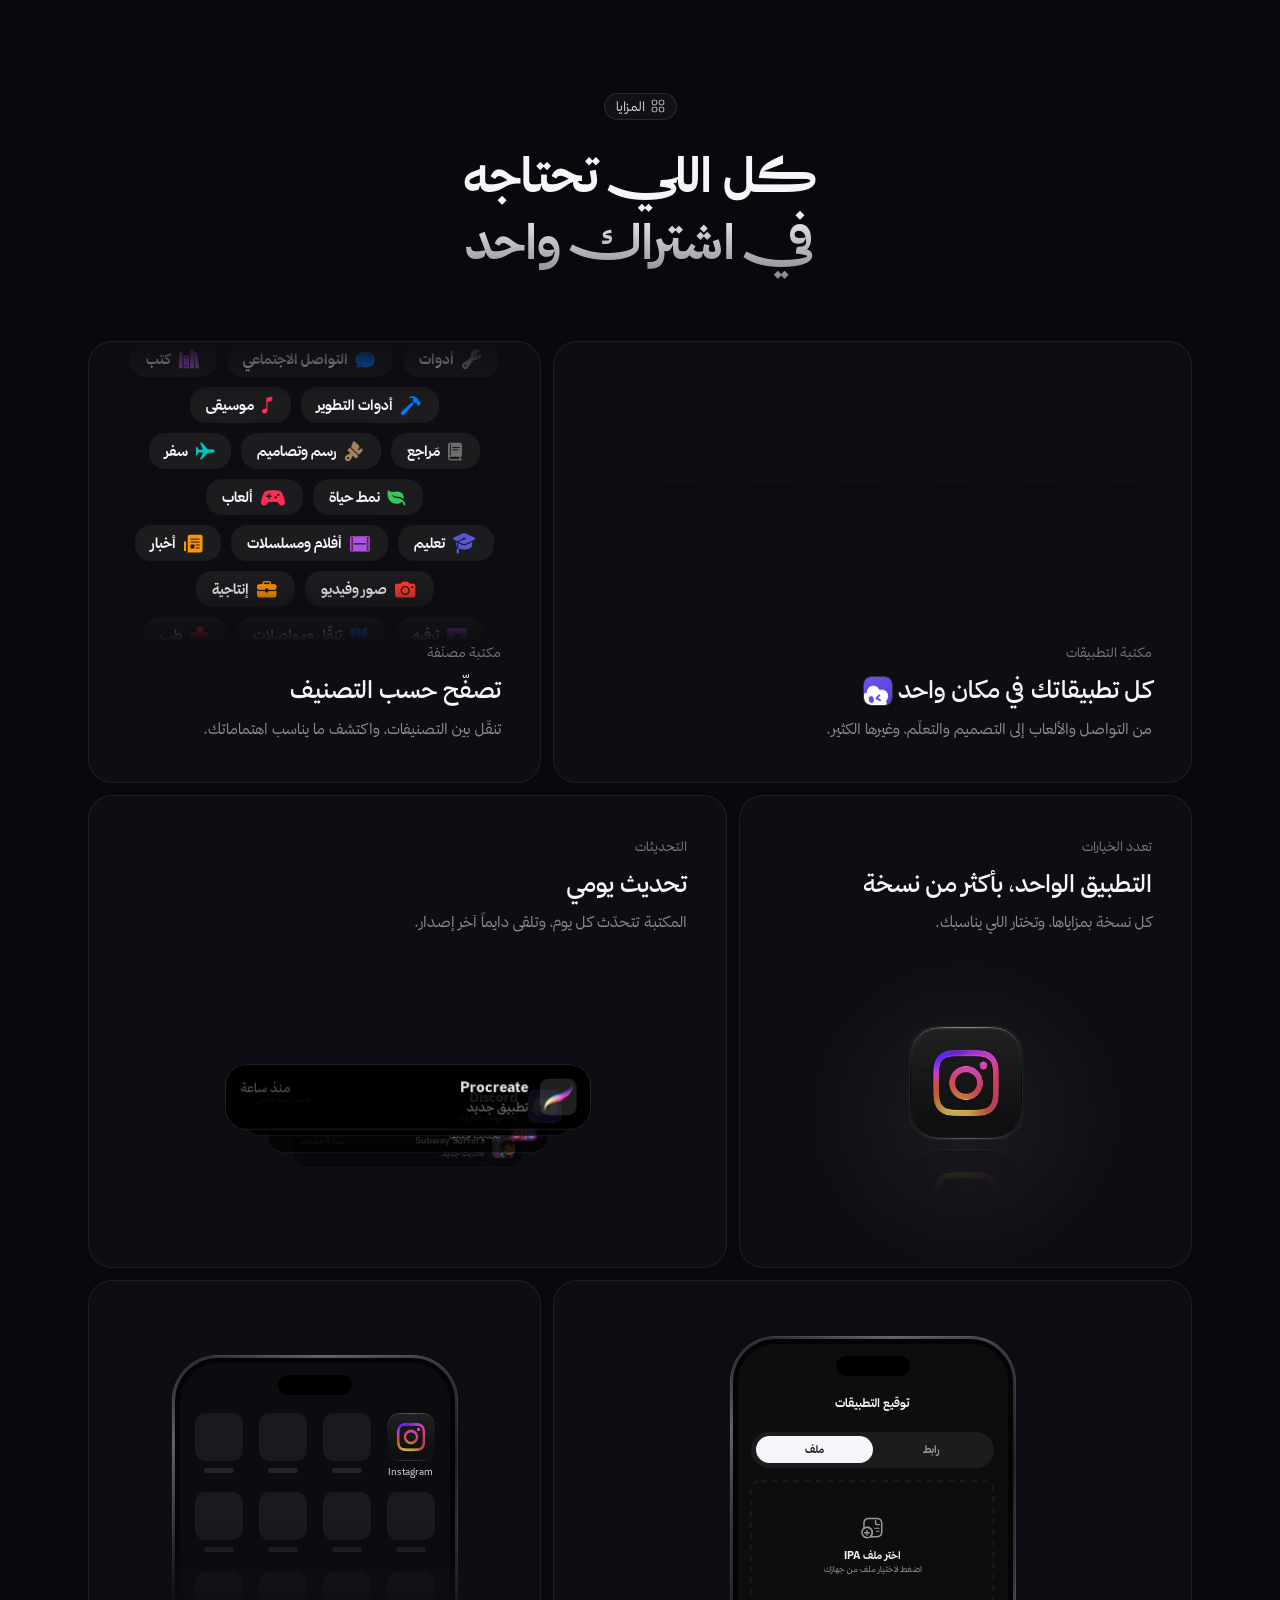
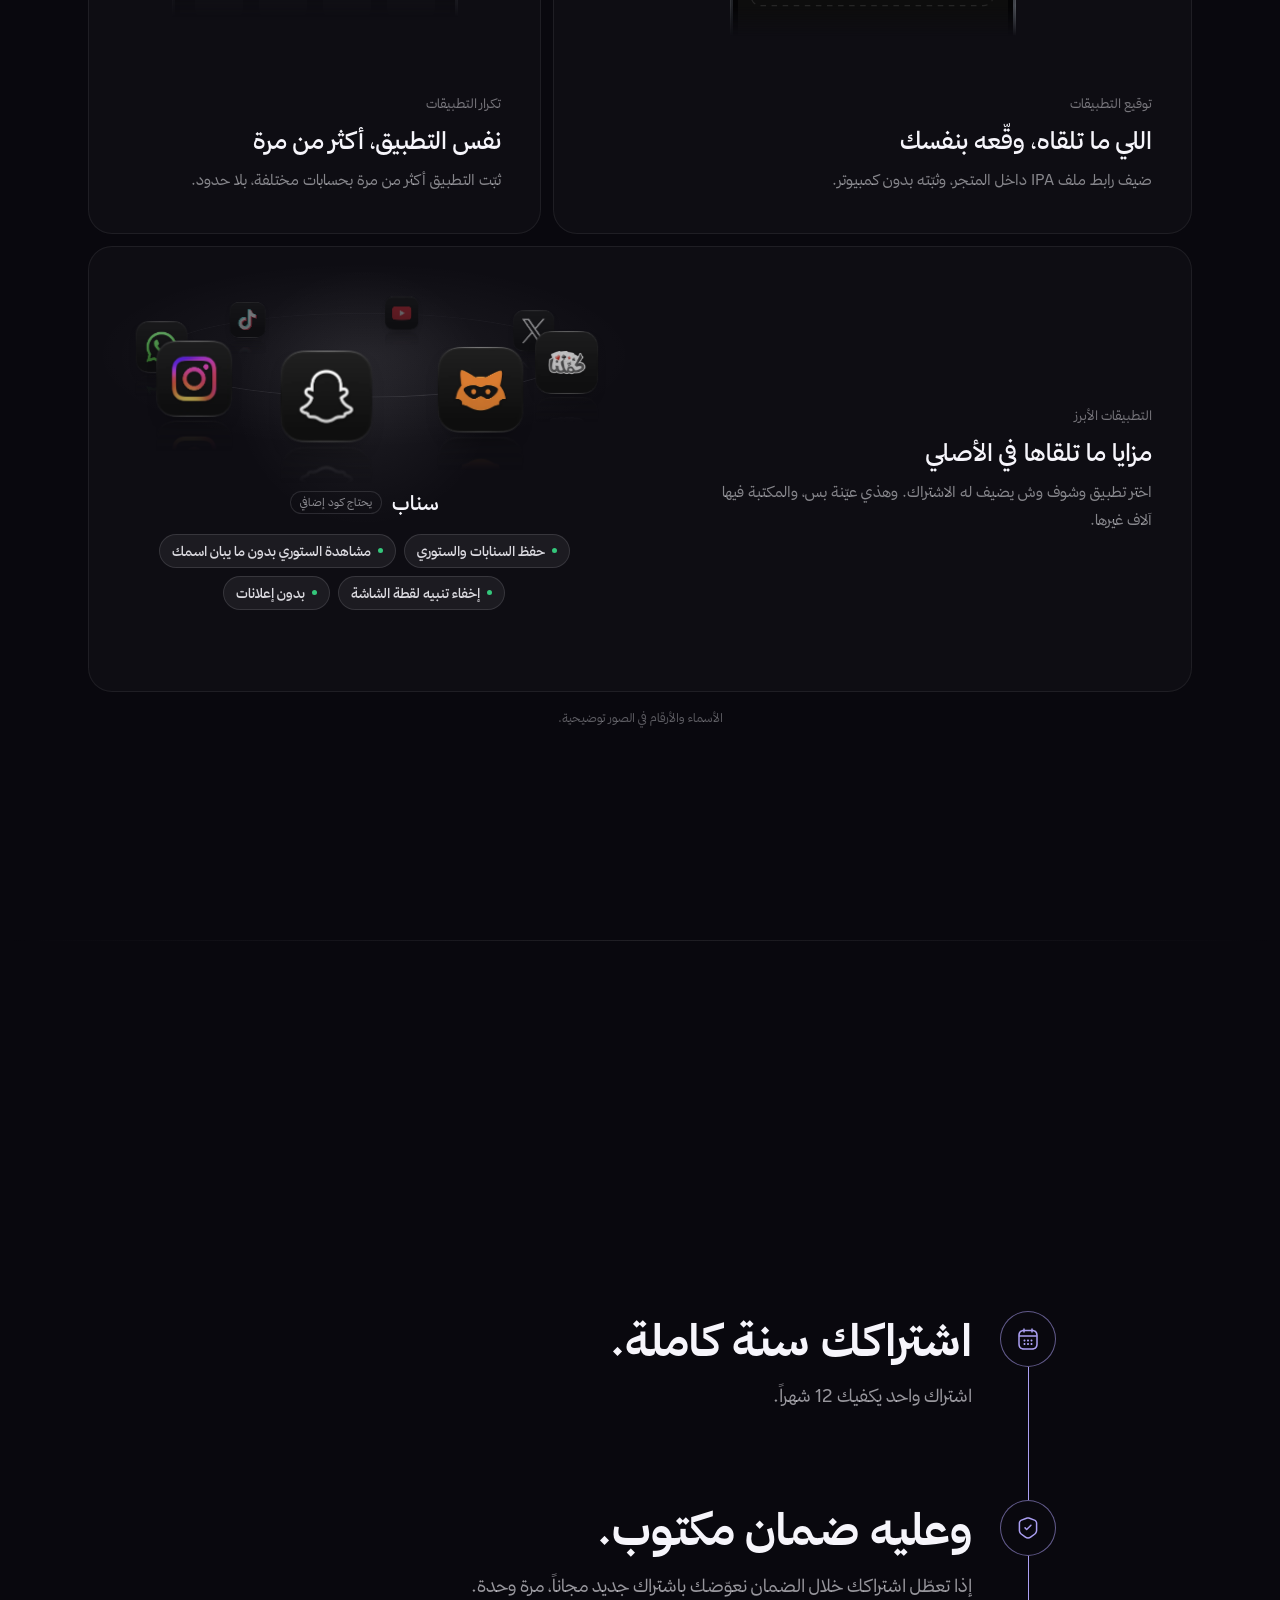
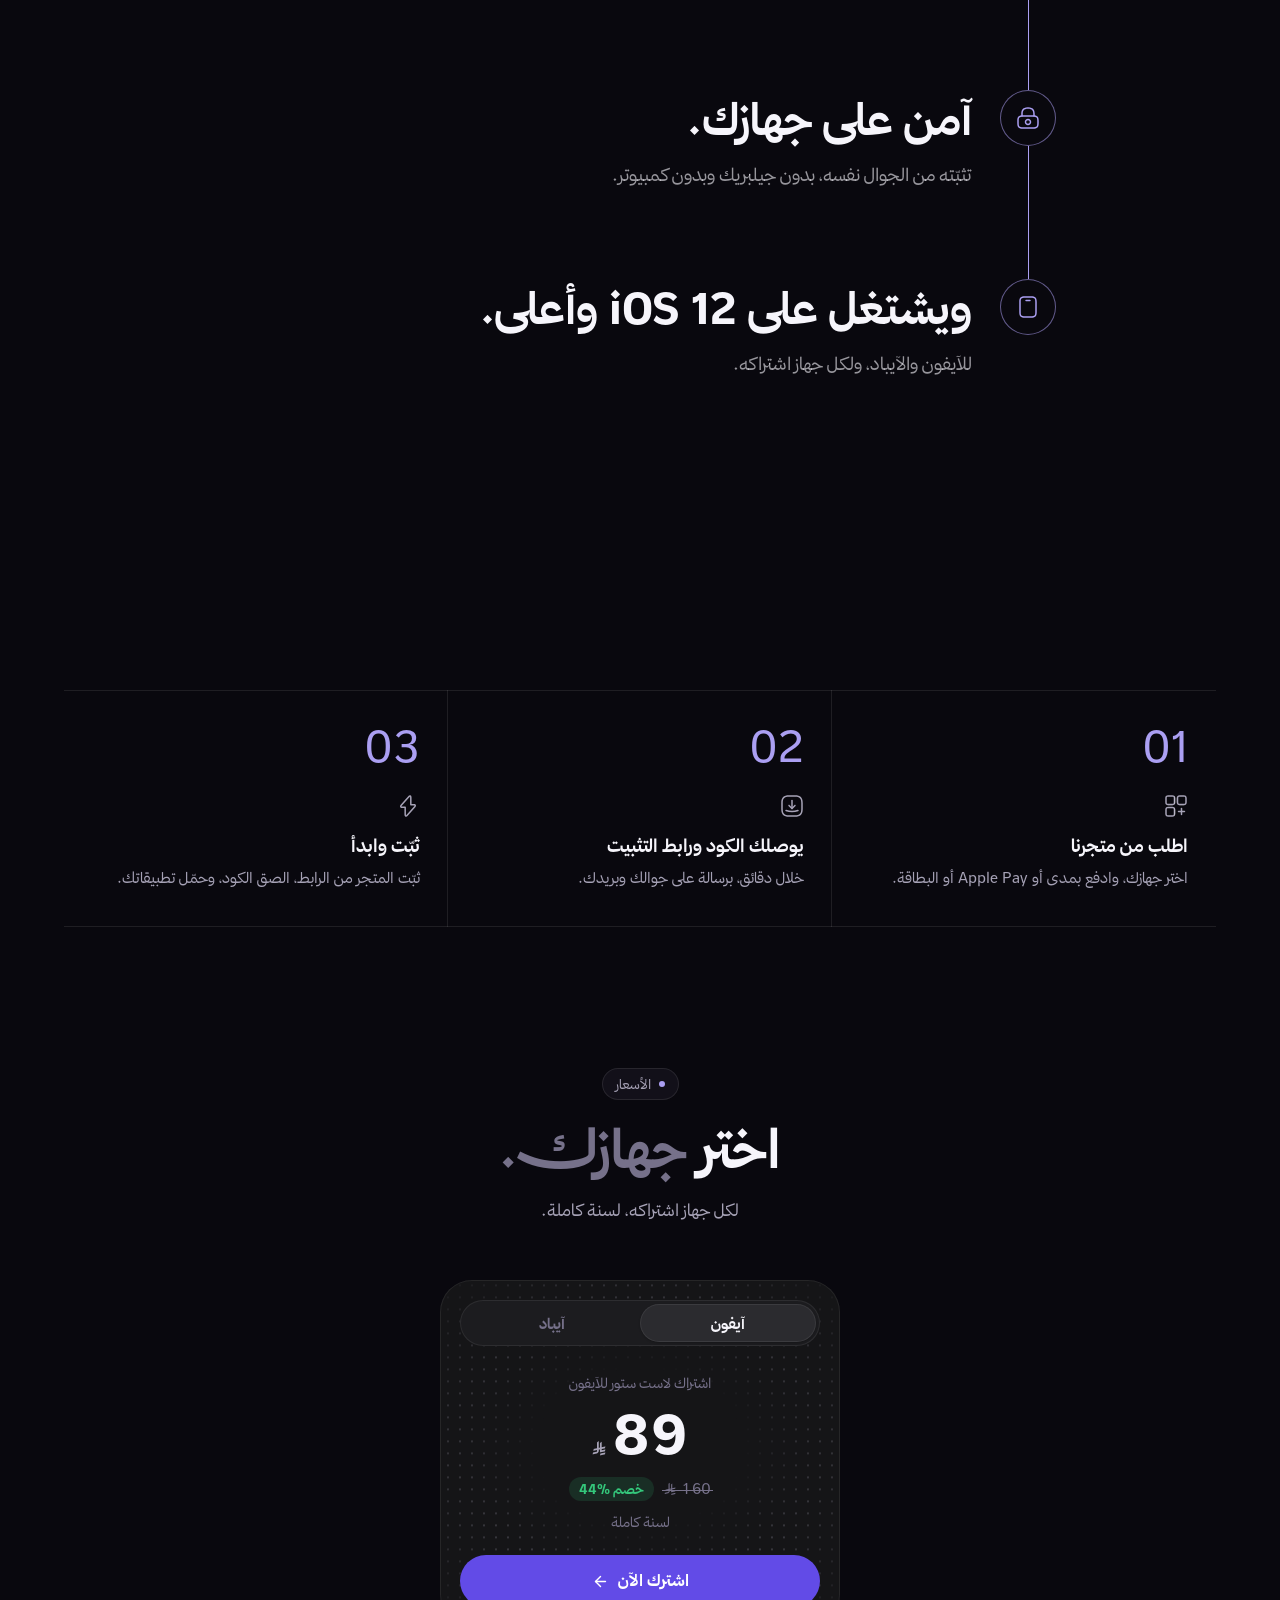
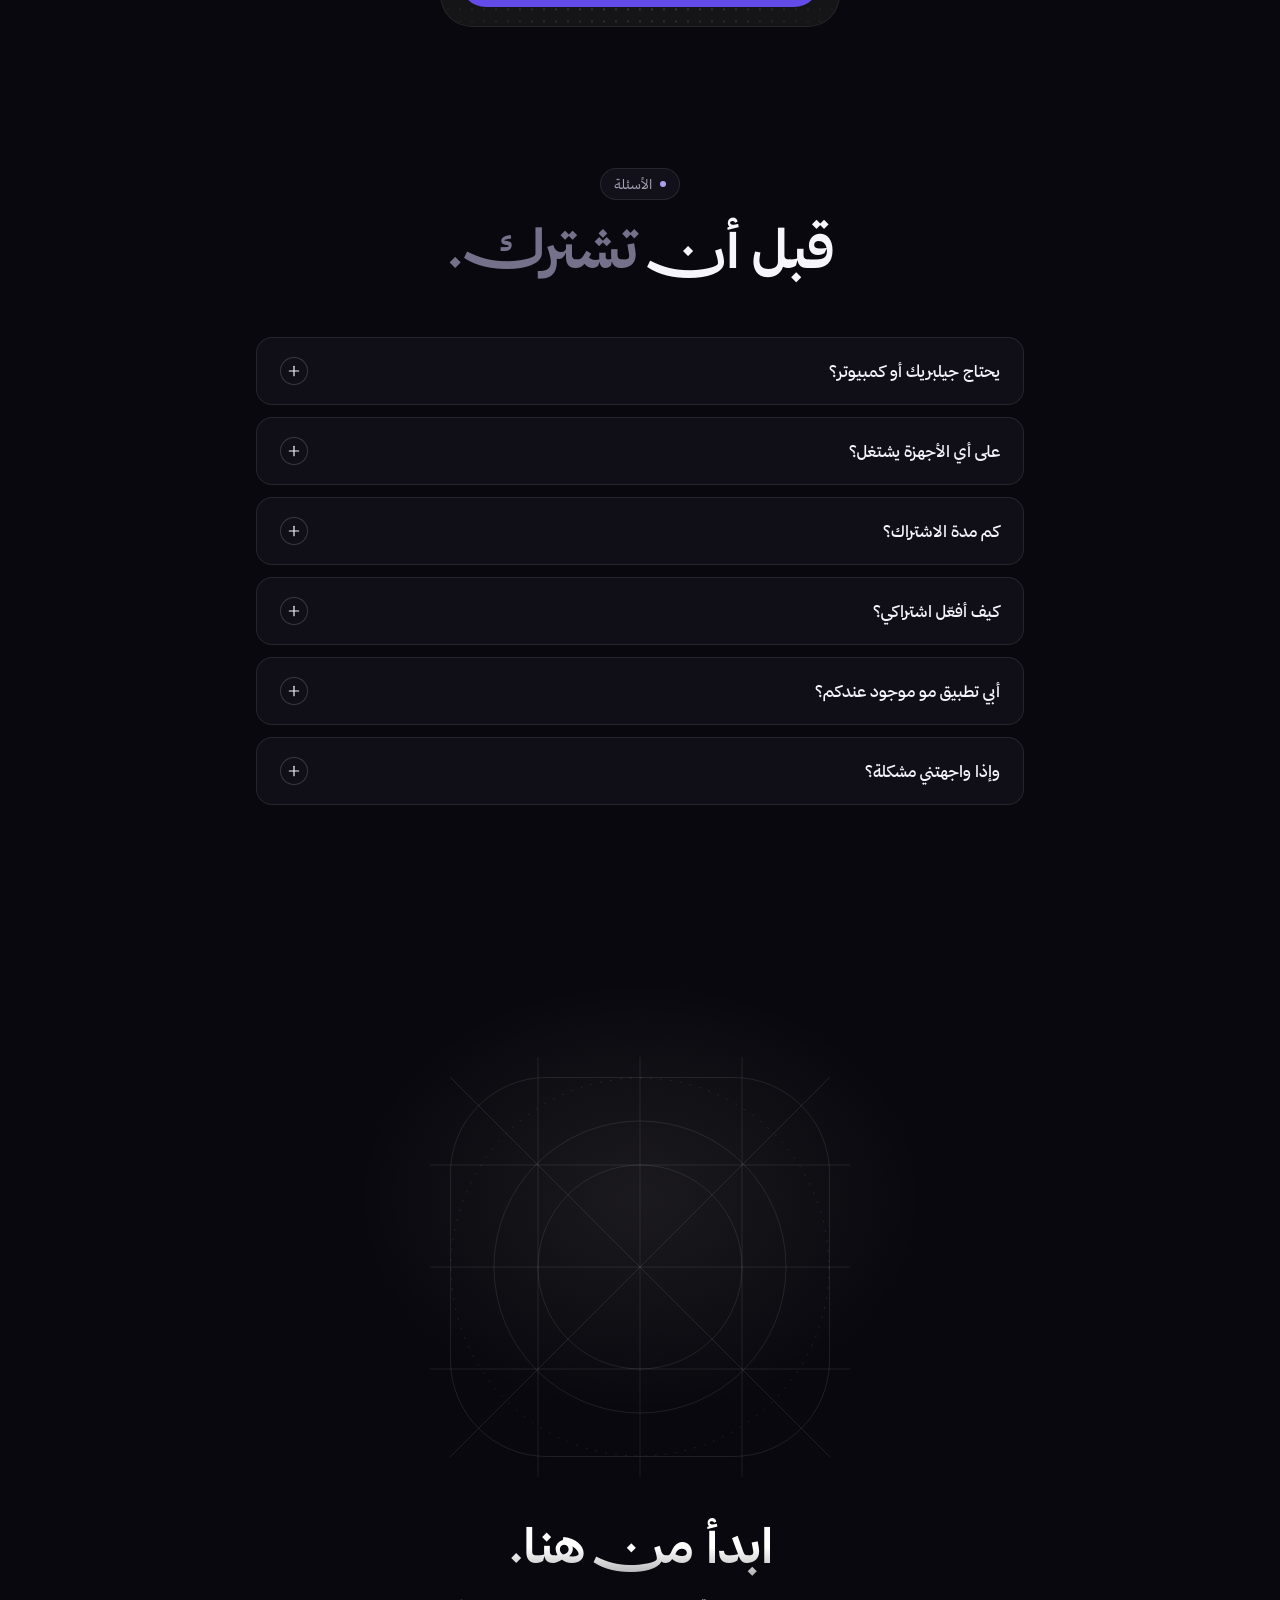
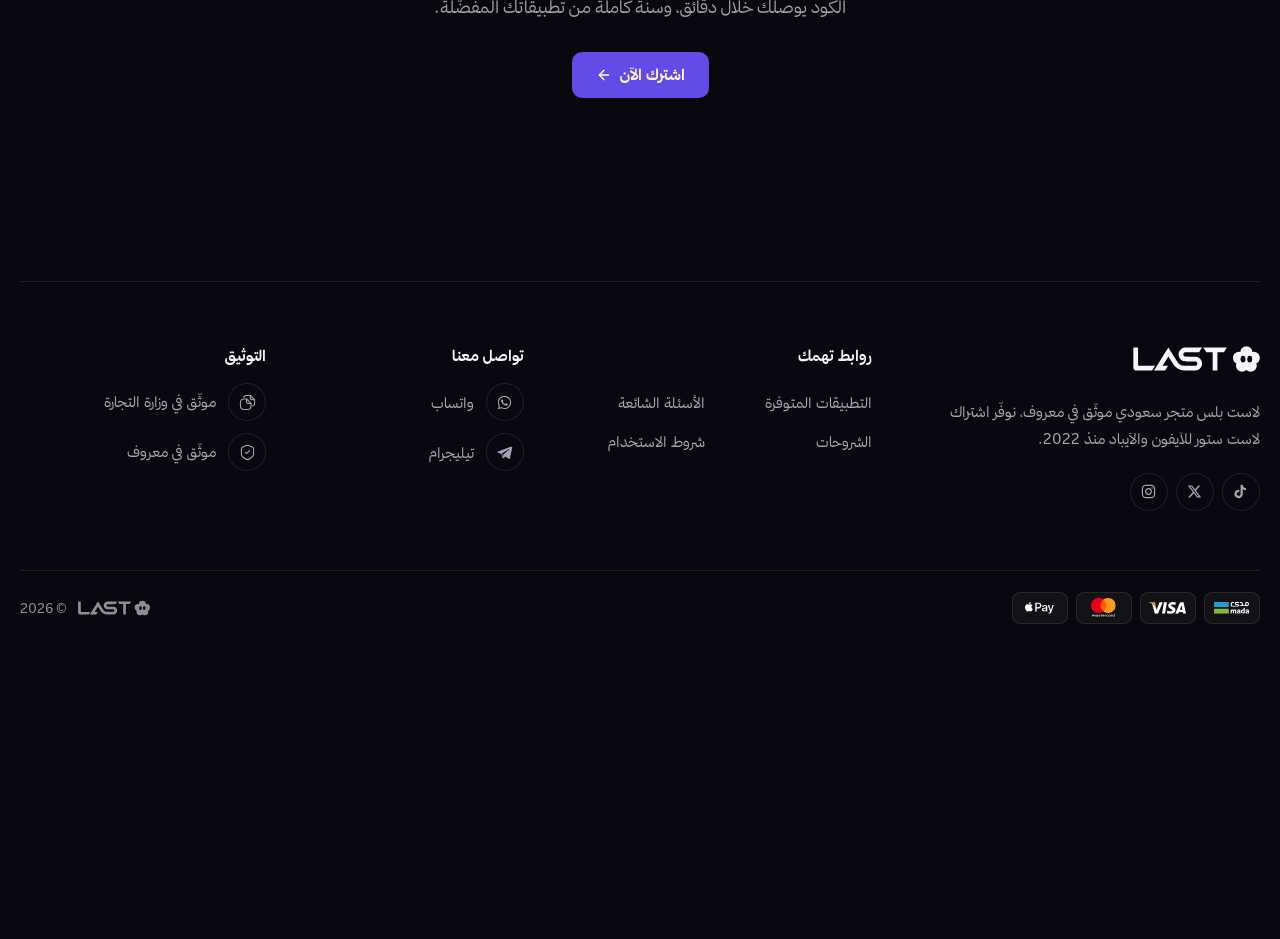
==== commit ada7966c: "Publish landing page" ====
--- a/index.html
+++ b/index.html
@@ -40,6 +40,7 @@
 <link rel="stylesheet" href="home-prime/plans.css">
 <link rel="stylesheet" href="home-prime/faq.css">
 <link rel="stylesheet" href="home-prime/brand.css">
+<link rel="stylesheet" href="home-prime/v2.css">
 <script>
 
 (() => {
@@ -259,6 +260,14 @@
       </article>
     </div>
     <p class="pf-foot">الأسماء والأرقام في الصور توضيحية.</p>
+    <div class="ab">
+      <a class="ab-go" href="https://last-plus.com/apps/page-2088162303" target="_top" data-pool="home-prime/apps-dark/wall/lightroom.webp,home-prime/apps-dark/wall/duolingo.webp,home-prime/apps-dark/wall/kammelna.webp,home-prime/apps-dark/wall/twitch.webp,home-prime/apps-dark/wall/pinterest.webp,home-prime/apps-dark/wall/remini.webp,home-prime/apps-dark/wall/soundcloud.webp,home-prime/apps-dark/wall/discord.webp,home-prime/apps-dark/wall/picsart.webp,home-prime/apps-dark/wall/facebook.webp,home-prime/apps-dark/wall/radarbot.webp">
+        <span class="ab-frame" aria-hidden="true"><span class="ab-line"></span><span class="ab-beam"><i></i></span></span>
+        <span class="ab-icons" aria-hidden="true"><span class="ab-ico"><span class="ab-in"><span class="ab-face"><img src="home-prime/apps-dark/wall/lightroom.webp" alt="" width="240" height="240" loading="lazy" decoding="async"></span><span class="ab-ring"></span></span></span><span class="ab-ico"><span class="ab-in"><span class="ab-face"><img src="home-prime/apps-dark/wall/duolingo.webp" alt="" width="240" height="240" loading="lazy" decoding="async"></span><span class="ab-ring"></span></span></span><span class="ab-ico"><span class="ab-in"><span class="ab-face"><img src="home-prime/apps-dark/wall/kammelna.webp" alt="" width="240" height="240" loading="lazy" decoding="async"></span><span class="ab-ring"></span></span></span><span class="ab-ico"><span class="ab-in"><span class="ab-face"><img src="home-prime/apps-dark/wall/twitch.webp" alt="" width="240" height="240" loading="lazy" decoding="async"></span><span class="ab-ring"></span></span></span><span class="ab-ico"><span class="ab-in"><span class="ab-face"><img src="home-prime/apps-dark/wall/pinterest.webp" alt="" width="240" height="240" loading="lazy" decoding="async"></span><span class="ab-ring"></span></span></span><span class="ab-ico"><span class="ab-in"><span class="ab-face"><img src="home-prime/apps-dark/wall/remini.webp" alt="" width="240" height="240" loading="lazy" decoding="async"></span><span class="ab-ring"></span></span></span><span class="ab-ico"><span class="ab-in"><span class="ab-face"><img src="home-prime/apps-dark/wall/soundcloud.webp" alt="" width="240" height="240" loading="lazy" decoding="async"></span><span class="ab-ring"></span></span></span><span class="ab-ico"><span class="ab-in"><span class="ab-face"><img src="home-prime/apps-dark/wall/discord.webp" alt="" width="240" height="240" loading="lazy" decoding="async"></span><span class="ab-ring"></span></span></span><span class="ab-ico ab-more"><span class="ab-in"><span class="ab-face"><svg viewBox="0 0 24 24" aria-hidden="true"><path d="M12 5v14M5 12h14"/></svg></span><span class="ab-ring"></span></span></span></span>
+        <span class="ab-t">تصفّح كل التطبيقات</span>
+        <i class="ab-arw" aria-hidden="true"><svg viewBox="0 0 24 24"><path d="m12 19-7-7 7-7"/><path d="M19 12H5"/></svg></i>
+      </a>
+    </div>
   </section>
 
   <section class="as" aria-labelledby="as-t">
@@ -310,22 +319,15 @@
       <h2 class="pr-h2">اختر <span class="pr-tone">جهازك.</span></h2>
       <p>لكل جهاز اشتراكه، لسنة كاملة.</p>
     </header>
-    <div class="pl2 rv">
-      <div class="pl2-seg" role="radiogroup" aria-label="الجهاز"><span class="pl2-thumb" aria-hidden="true"></span><button type="button" role="radio" aria-checked="true">آيفون</button><button type="button" role="radio" aria-checked="false">آيباد</button></div>
-      <div class="pl2-card">
-        <div class="pl2-swap" aria-live="polite">
-          <div class="pl2-one" data-href="https://last-plus.com/ZEydKo">
-            <div class="pl2-top"><div><h3>آيفون</h3><p class="pl2-sub">اشتراك لاست ستور للآيفون</p></div><i class="pl-dev iphone" aria-hidden="true"></i></div>
-            <div class="pl-price"><b>89</b><span>ر.س / سنة</span><s>160 ر.س</s></div>
-          </div>
-          <div class="pl2-one" data-href="https://last-plus.com/dnzboe" hidden>
-            <div class="pl2-top"><div><h3>آيباد</h3><p class="pl2-sub">اشتراك لاست ستور للآيباد</p></div><i class="pl-dev ipad" aria-hidden="true"></i></div>
-            <div class="pl-price"><b>49</b><span>ر.س / سنة</span><s>99 ر.س</s></div>
-          </div>
-        </div>
-        <a class="pr-btn" href="https://last-plus.com/ZEydKo" target="_top">اشترك الآن<svg viewBox="0 0 24 24" aria-hidden="true"><path d="m12 19-7-7 7-7"/><path d="M19 12H5"/></svg></a>
-        <ul class="pl-list"><li><svg class="pl-i" viewBox="0 0 24 24" aria-hidden="true"><use href="#pl-cal"/></svg>سنة كاملة</li><li><svg class="pl-i" viewBox="0 0 24 24" aria-hidden="true"><use href="#pl-apps"/></svg>12 ألف تطبيق</li><li><svg class="pl-i" viewBox="0 0 24 24" aria-hidden="true"><use href="#pl-shield"/></svg>ضمان ودعم فني</li></ul>
-      </div>
+    <div class="lw pf-card" data-pick="" data-mine="">
+      <span class="lw-sky" aria-hidden="true"></span>
+      <canvas class="lw-light" aria-hidden="true"></canvas>
+      <div class="lw-tabs" role="radiogroup" aria-label="الجهاز"><span class="lw-thumb" aria-hidden="true"></span><button type="button" class="lw-tab" role="radio" aria-checked="false" data-k="iphone" data-price="89" data-was="160" data-off="44" data-for="اشتراك لاست ستور للآيفون" data-href="https://last-plus.com/ZEydKo">آيفون</button><button type="button" class="lw-tab" role="radio" aria-checked="false" data-k="ipad" data-price="49" data-was="99" data-off="50" data-for="اشتراك لاست ستور للآيباد" data-href="https://last-plus.com/dnzboe">آيباد</button></div>
+      <p class="lw-for" aria-live="polite"></p>
+      <p class="lw-price" aria-live="polite"><span class="lw-num"></span> <span class="lw-cur">ر.س</span></p>
+      <p class="lw-off"><s class="lw-was"><span class="lw-was-n"></span> ر.س</s><b class="lw-pct">خصم <span class="lw-pct-n"></span></b></p>
+      <p class="lw-year">لسنة كاملة</p>
+      <a class="pr-btn lw-go" href="https://last-plus.com/ZEydKo" target="_top">اشترك الآن<svg viewBox="0 0 24 24" aria-hidden="true"><path d="m12 19-7-7 7-7"/><path d="M19 12H5"/></svg></a>
     </div>
   </section>
 
@@ -427,8 +429,10 @@
 <script src="home-prime/cats.js" defer></script>
 <script src="home-prime/updates-x.js" defer></script>
 <script src="home-prime/ring.js" defer></script>
+<script src="home-prime/allmerge2.js" defer></script>
 <script src="home-prime/combo.js" defer></script>
 <script src="home-prime/assure.js" defer></script>
-<script src="home-prime/plans.js" defer></script>
+<script src="home-prime/lightwave.js" defer></script>
+<script src="home-prime/plans11.js" defer></script>
 </body>
 </html>
--- a/home-prime/v2.css
+++ b/home-prime/v2.css
@@ -0,0 +1,85 @@
+/* LastCard v2 effects (2026-11-25): all-apps merge, light-wave plans, landing glass end */
+.land{position:absolute;inset:0;width:100%;height:100%;pointer-events:none;will-change:transform}
+.closing-land{position:absolute;z-index:3;left:50%;top:56%;width:var(--land);max-width:none;height:auto;transform:translateX(-50%);transform-origin:50% 0;pointer-events:none;will-change:transform}
+.en-real{position:relative;display:block;width:calc(var(--ic) * 1.019);height:calc(var(--ic) * 1.019);transform:rotateX(var(--rx,0deg)) rotateY(var(--ry,0deg));will-change:transform;pointer-events:none;user-select:none;-webkit-user-drag:none}
+.ab{--ico-shade:0 6px 14px -8px rgba(0,0,0,.6);--ab-s:32px;--ab-line:color-mix(in srgb,var(--ink) 18%,transparent);
+  max-width:1152px;margin:40px auto 0;padding-inline:24px;display:flex;justify-content:center}
+[data-theme="light"] .ab{--ico-shade:0 6px 14px -8px rgba(30,22,70,.3)}
+.ab-go{position:relative;isolation:isolate;display:inline-flex;align-items:center;gap:12px;height:44px;padding-inline:6px 20px;border-radius:999px;
+  color:var(--ink);text-decoration:none;font-size:15px;font-weight:500;line-height:1.5;-webkit-tap-highlight-color:transparent}
+.ab-go:active{transform:scale(.98)}
+.ab-go:focus-visible{outline:2px solid var(--accent);outline-offset:3px}
+.ab-frame{position:absolute;inset:0;z-index:-1;border-radius:inherit;pointer-events:none;transition:opacity .55s ease,transform .7s cubic-bezier(.2,.9,.25,1.05);
+  -webkit-mask-image:linear-gradient(to right,#000 0 56%,transparent 94%);mask-image:linear-gradient(to right,#000 0 56%,transparent 94%)}
+.ab-line{position:absolute;inset:0;border-radius:inherit;box-shadow:inset 0 0 0 1px var(--ab-line);transition:background-color .25s,box-shadow .25s}
+.ab-go:hover .ab-line{background-color:color-mix(in srgb,var(--ink) 5%,transparent);box-shadow:inset 0 0 0 1px color-mix(in srgb,var(--ink) 30%,transparent)}
+.ab-beam{position:absolute;inset:0;border-radius:inherit;padding:1px;overflow:hidden;
+  -webkit-mask:linear-gradient(#000 0 0) content-box,linear-gradient(#000 0 0);-webkit-mask-composite:xor;
+  mask:linear-gradient(#000 0 0) content-box exclude,linear-gradient(#000 0 0)}
+.ab-beam i{position:absolute;left:50%;top:50%;width:150%;aspect-ratio:1;translate:-50% -50%;
+  background:conic-gradient(from 0deg,transparent 0 80%,color-mix(in srgb,var(--ink) 75%,transparent) 90%,transparent 99%)}
+.ab-go.beam .ab-beam i{animation:ab-beam 5s linear infinite}
+@keyframes ab-beam{to{rotate:360deg}}
+.ab-icons{position:relative;display:flex;align-items:center}
+.ab-ico{position:relative;flex:none;width:var(--ab-s);height:var(--ab-s);transition:transform .45s cubic-bezier(.2,.9,.25,1.1)}
+.ab-ico+.ab-ico{margin-inline-start:calc(var(--ab-s) * -.22)}
+.ab-in{position:relative;display:block;width:100%;height:100%;will-change:transform}
+.ab-face{position:absolute;inset:0;border-radius:22.37%;overflow:hidden;isolation:isolate;box-shadow:var(--ico-shade)}
+.ab-face img{position:absolute;inset:0;display:block;width:100%;height:100%}
+.ab-ring{position:absolute;inset:0;border-radius:22.37%;box-shadow:0 0 0 1.5px var(--bg);pointer-events:none}
+.ab-more .ab-face{display:grid;place-items:center;background:color-mix(in srgb,var(--ink) 7%,var(--card));color:color-mix(in srgb,var(--ink) 70%,transparent)}
+[data-theme="light"] .ab-more .ab-face{background:#fff}
+.ab-more svg{width:14px;height:14px;fill:none;stroke:currentColor;stroke-width:2;stroke-linecap:round}
+.ab-ico:nth-child(n+5):not(.ab-more){position:absolute;inset-inline-start:calc(var(--ab-s) * .78 * 3);margin:0;pointer-events:none}
+.ab-ico:nth-child(n+5):not(.ab-more) .ab-in{opacity:0}
+.ab-more{margin-inline-start:calc(var(--ab-s) * -.22)}
+.ab-t{white-space:nowrap;transition:transform .45s cubic-bezier(.2,.9,.25,1.1)}
+.ab-arw{display:grid;place-items:center;flex:none;width:16px;height:16px;transition:transform .3s cubic-bezier(.4,0,.2,1)}
+.ab-arw svg{width:16px;height:16px;fill:none;stroke:currentColor;stroke-width:2;stroke-linecap:round;stroke-linejoin:round}
+@media (hover:hover){.ab-go:hover .ab-ico{transform:translateX(calc(var(--k) * -2px))}.ab-go:hover .ab-t{transform:translateX(-8px)}.ab-go:hover .ab-arw{transform:translateX(-10px)}}
+.ab-go.pre .ab-frame,.ab-go.frame-wait .ab-frame{opacity:0;transform:scale(.94)}
+.ab-go.pre .ab-in,.ab-go.pre .ab-t,.ab-go.pre .ab-arw{opacity:0}
+@media (max-width:639px){.ab{margin-top:32px;padding-inline:16px;--ab-s:30px}.ab-go{height:42px;gap:10px;padding-inline:6px 16px;font-size:14.5px}.ab-ico:nth-child(n+4):not(.ab-more){position:absolute;inset-inline-start:calc(var(--ab-s) * .78 * 2);margin:0;pointer-events:none}.ab-ico:nth-child(n+4):not(.ab-more) .ab-in{opacity:0}.ab-ico:nth-child(n+6):not(.ab-more){display:none}}
+.lw{--ok:#34C77B;--lw-card:#151517;--lw-box:#1C1C1F;--lw-edge:rgba(255,255,255,.075);--lw-thumb:#2B2B2F;
+  max-width:400px;margin:0 auto;padding:20px;border-radius:32px;text-align:center;isolation:isolate}
+[data-theme="light"] .lw{--ok:#15803D;--lw-card:#FFFFFF;--lw-box:#F5F5F3;--lw-edge:rgba(20,20,19,.08);--lw-thumb:#FFFFFF}
+.lw.pf-card{background:var(--lw-card)}
+.lw-light{position:absolute;inset:0;z-index:3;display:block;width:100%;height:100%;pointer-events:none;visibility:hidden}
+.lw.lit .lw-light{visibility:visible}
+.lw-tabs{position:relative;isolation:isolate;display:grid;grid-template-columns:1fr 1fr;padding:4px;border-radius:999px;background:var(--lw-box);box-shadow:inset 0 0 0 1px var(--lw-edge)}
+.lw-thumb{position:absolute;top:4px;bottom:4px;inset-inline-start:4px;z-index:-1;width:calc(50% - 4px);border-radius:999px;background:var(--lw-thumb);
+  box-shadow:inset 0 0 0 1px var(--lw-edge),0 1px 2px rgba(0,0,0,.22);transform:translateX(calc(var(--k,0) * -100%));transition:transform .5s cubic-bezier(.32,.72,0,1)}
+.lw[data-pick="ipad"] .lw-thumb{--k:1}
+.lw-tab{position:relative;height:38px;padding:0;border:0;border-radius:999px;background:none;color:var(--ink-3);font:inherit;font-size:15px;font-weight:700;
+  letter-spacing:.01em;cursor:pointer;-webkit-tap-highlight-color:transparent;transition:color .3s}
+.lw-tab[aria-checked="true"]{color:var(--ink);cursor:default}
+.lw-tab:focus-visible{outline:2px solid var(--accent);outline-offset:2px}
+.lw-for{margin:26px 0 0;font-size:14px;line-height:1.6;color:var(--ink-3)}
+.lw-price{margin:2px 0 0;line-height:1}
+.lw-num{--lh:72px;font-size:56px;font-weight:700;letter-spacing:-.01em;color:var(--ink)}
+.lw-cur{font-size:17px;font-weight:700;color:var(--ink-2)}
+.lw-off{display:flex;align-items:center;justify-content:center;gap:10px;margin:8px 0 0}
+.lw-was{--lh:24px;position:relative;font-size:15px;line-height:24px;text-decoration:none;color:var(--ink-3)}
+.lw-was::after{content:"";position:absolute;inset-inline:-2px;top:54%;height:1px;background:currentColor}
+.lw-pct{--lh:22px;padding:1px 10px;border-radius:999px;background:color-mix(in srgb,var(--ok) 14%,transparent);color:var(--ok);font-size:13px;font-weight:700;line-height:22px}
+.lw-year{margin:10px 0 0;font-size:14px;line-height:1.6;color:var(--ink-3)}
+.lw .pr-btn{width:100%;min-height:52px;margin-top:22px;border-radius:999px;font-size:16px}
+.lw-sky{position:absolute;inset:0;z-index:-1;border-radius:inherit;pointer-events:none;
+  background-image:radial-gradient(circle,rgba(228,223,251,.26) 0 .6px,transparent 1px);background-size:12px 12px;background-position:center;
+  -webkit-mask-image:radial-gradient(ellipse 46% 40% at 50% 48%,transparent 55%,#000 100%),radial-gradient(ellipse 74% 72% at 50% 50%,#000 52%,transparent 100%);-webkit-mask-composite:source-in;
+  mask-image:radial-gradient(ellipse 46% 40% at 50% 48%,transparent 55%,#000 100%),radial-gradient(ellipse 74% 72% at 50% 50%,#000 52%,transparent 100%);mask-composite:intersect}
+[data-theme="light"] .lw-sky{background-image:radial-gradient(circle,rgba(98,75,231,.2) 0 .6px,transparent 1px)}
+.lw.pre{opacity:0}
+@media (max-width:639px){.lw{max-width:360px;padding:18px;border-radius:30px}.lw-num{--lh:66px;font-size:52px}}
+@media (prefers-reduced-motion:reduce){.lw-thumb,.lw-tab{transition:none}}
+
+.od{display:inline-block;direction:ltr;unicode-bidi:isolate;white-space:nowrap;font-variant-numeric:tabular-nums}
+.od-sr{position:absolute;width:1px;height:1px;margin:-1px;overflow:hidden;clip:rect(0 0 0 0);white-space:nowrap}
+.od-d{position:relative;display:inline-block;height:var(--lh);line-height:var(--lh);vertical-align:baseline;
+  -webkit-mask-image:linear-gradient(transparent,#000 18%,#000 82%,transparent);mask-image:linear-gradient(transparent,#000 18%,#000 82%,transparent)}
+.od-g{visibility:hidden}
+.od-s{position:absolute;inset:0 0 auto;display:flex;flex-direction:column;will-change:transform}
+.od-t{display:inline-block;line-height:var(--lh)}
+/* keep the featured-apps ring under the fixed top bar */
+.pf-card.ap{isolation:isolate}
+.lw-price *,.lw-off *,.od *{font-style:normal}
